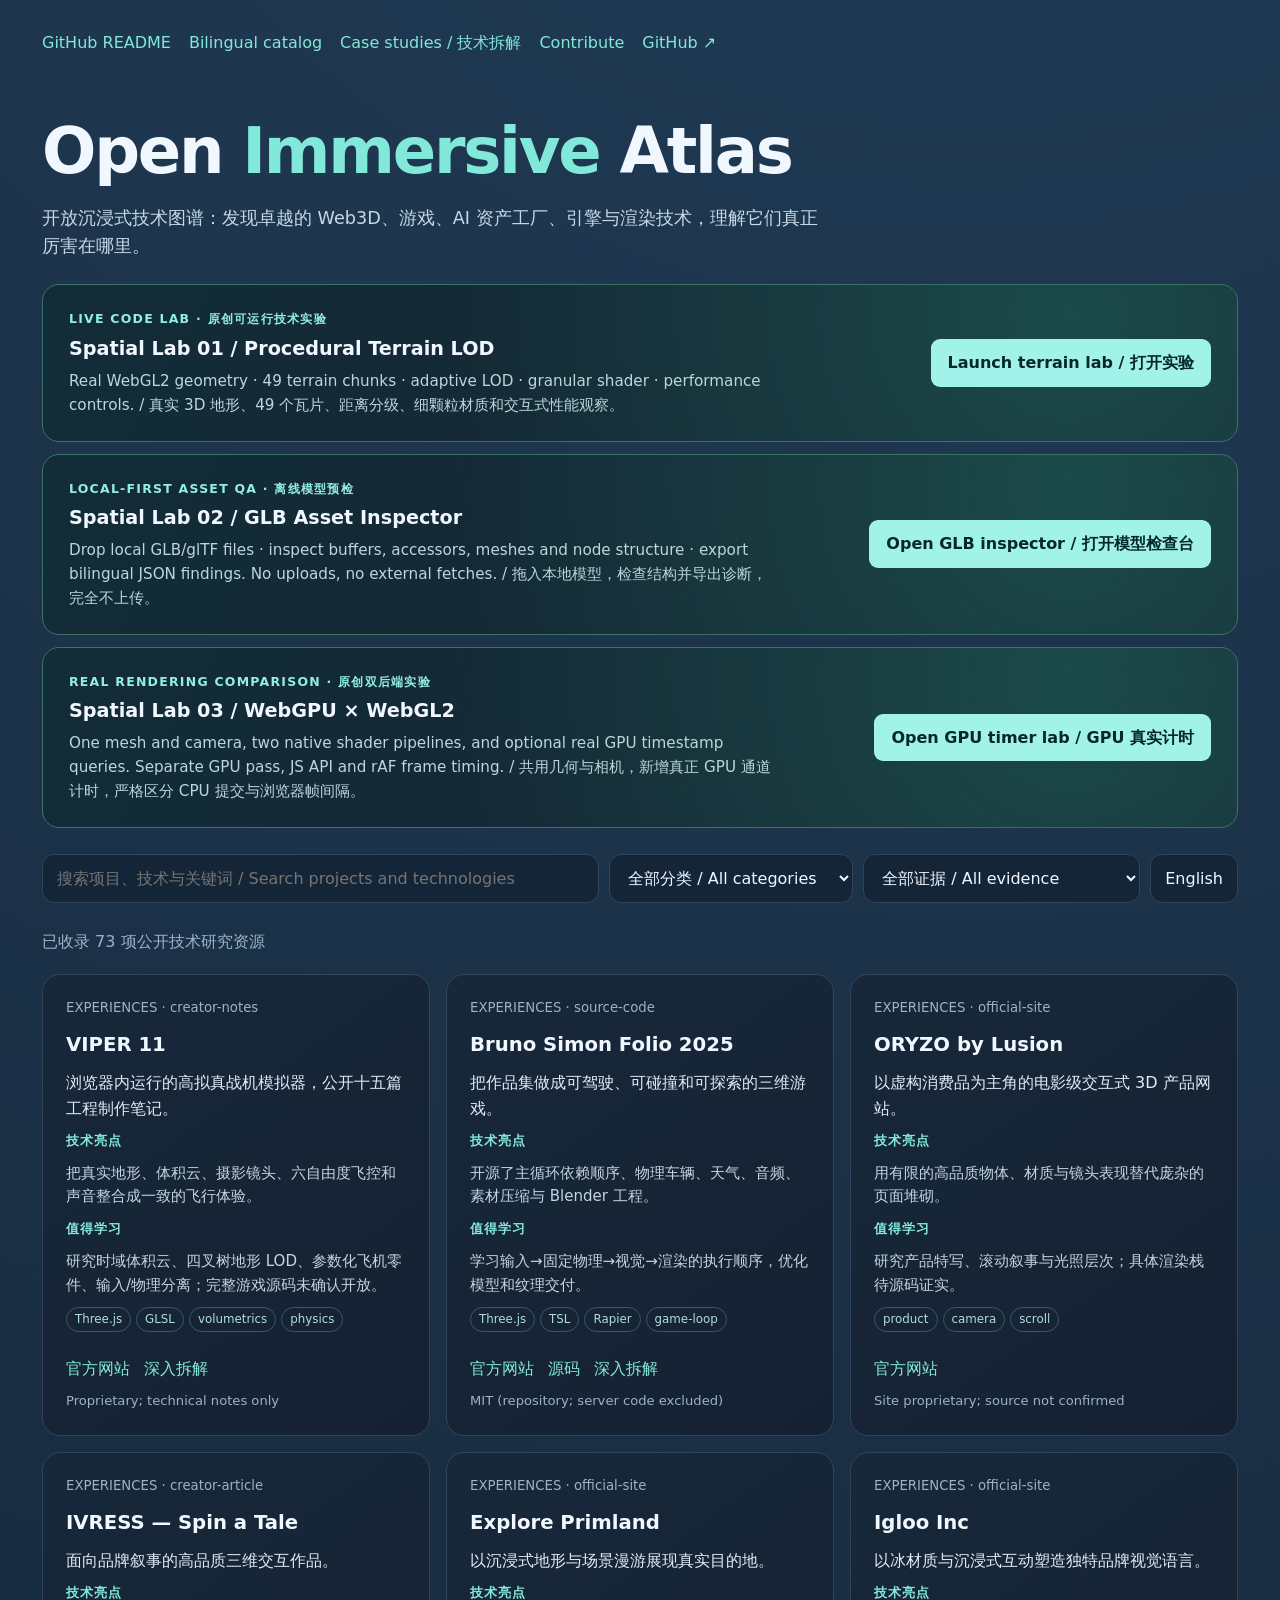
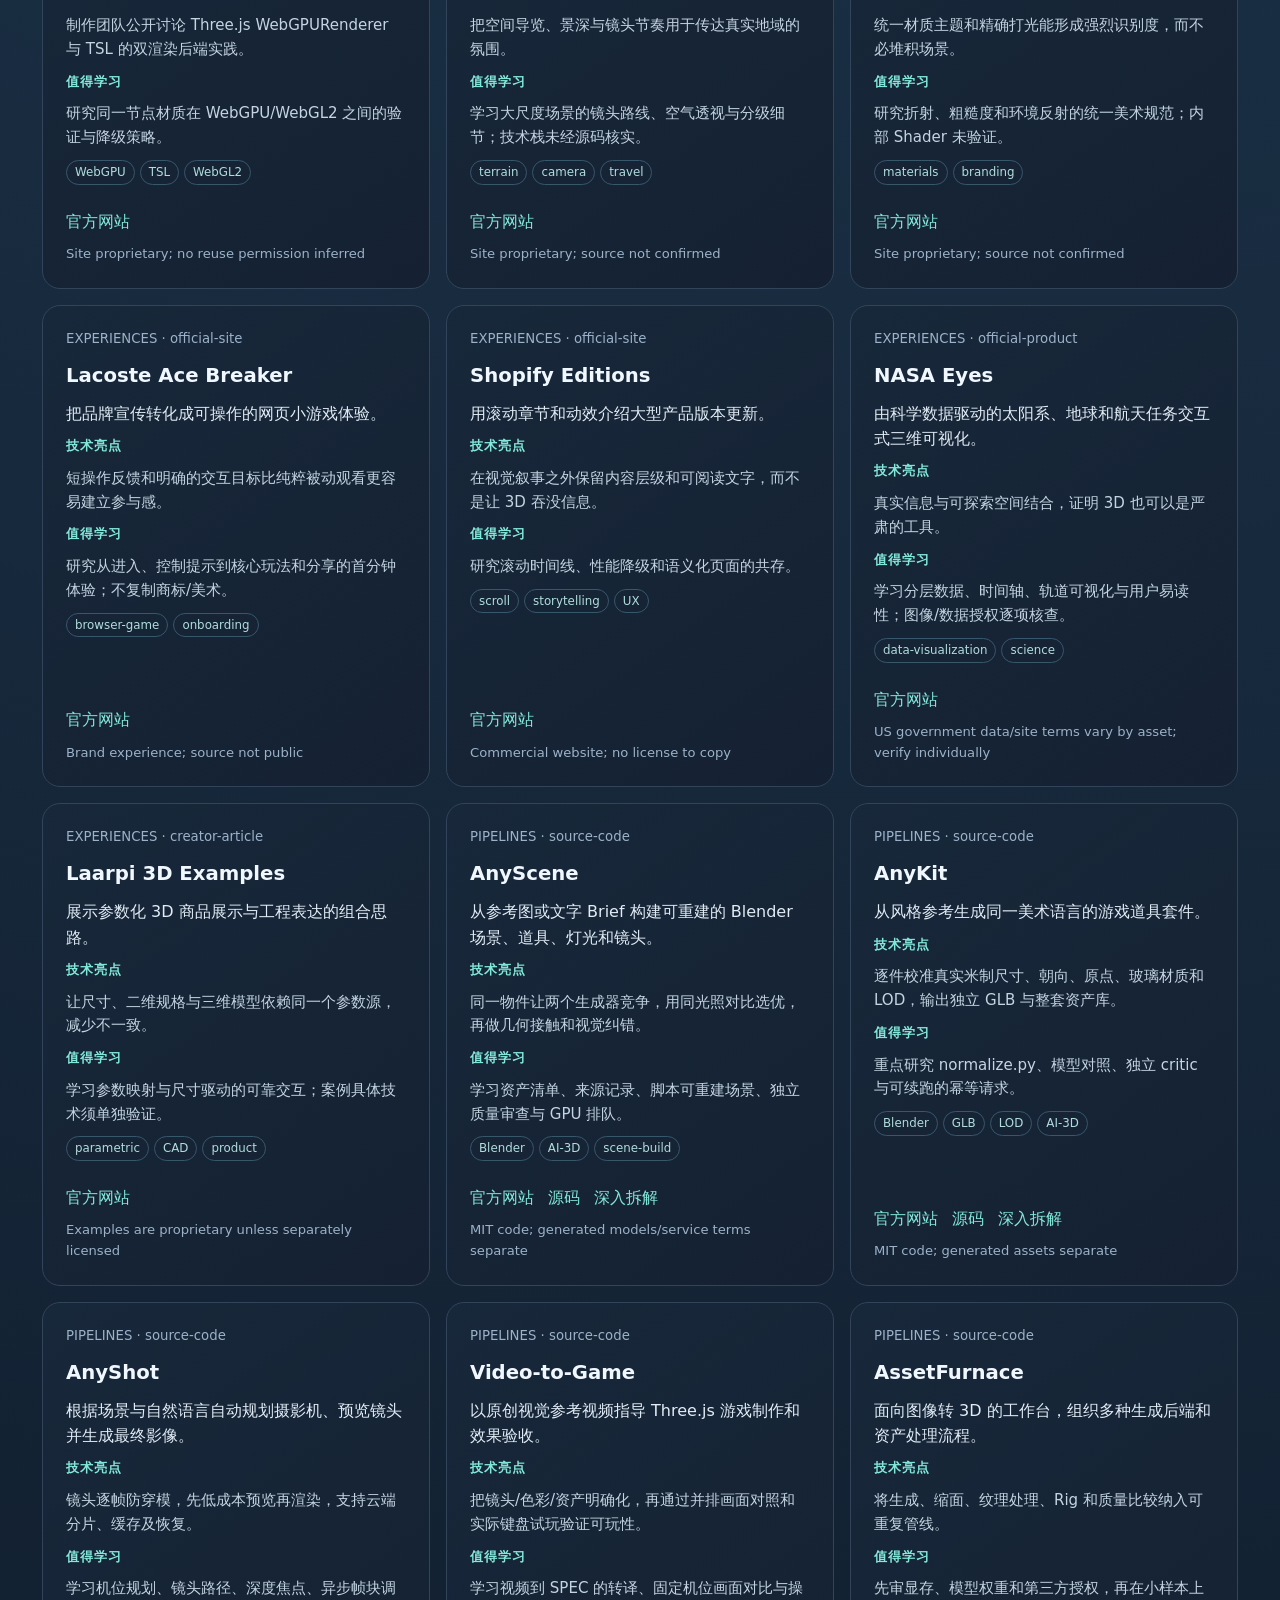
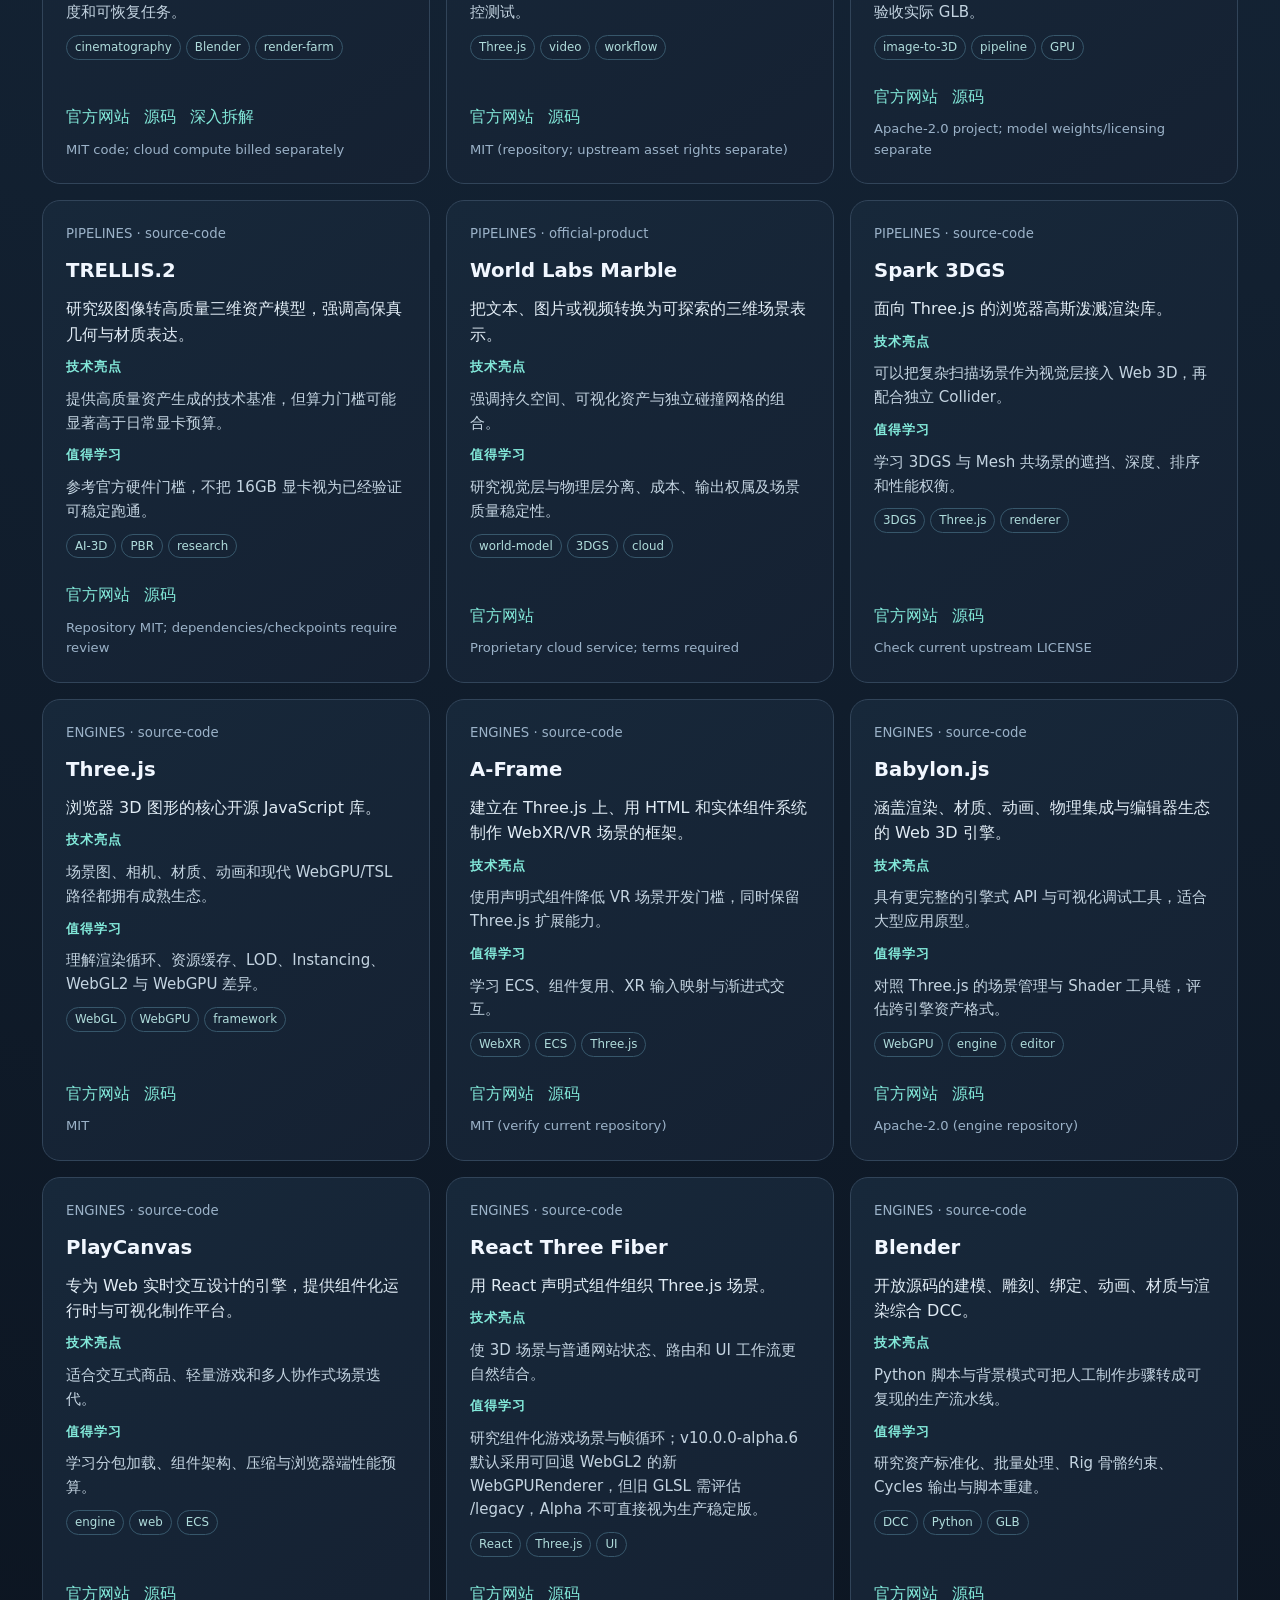
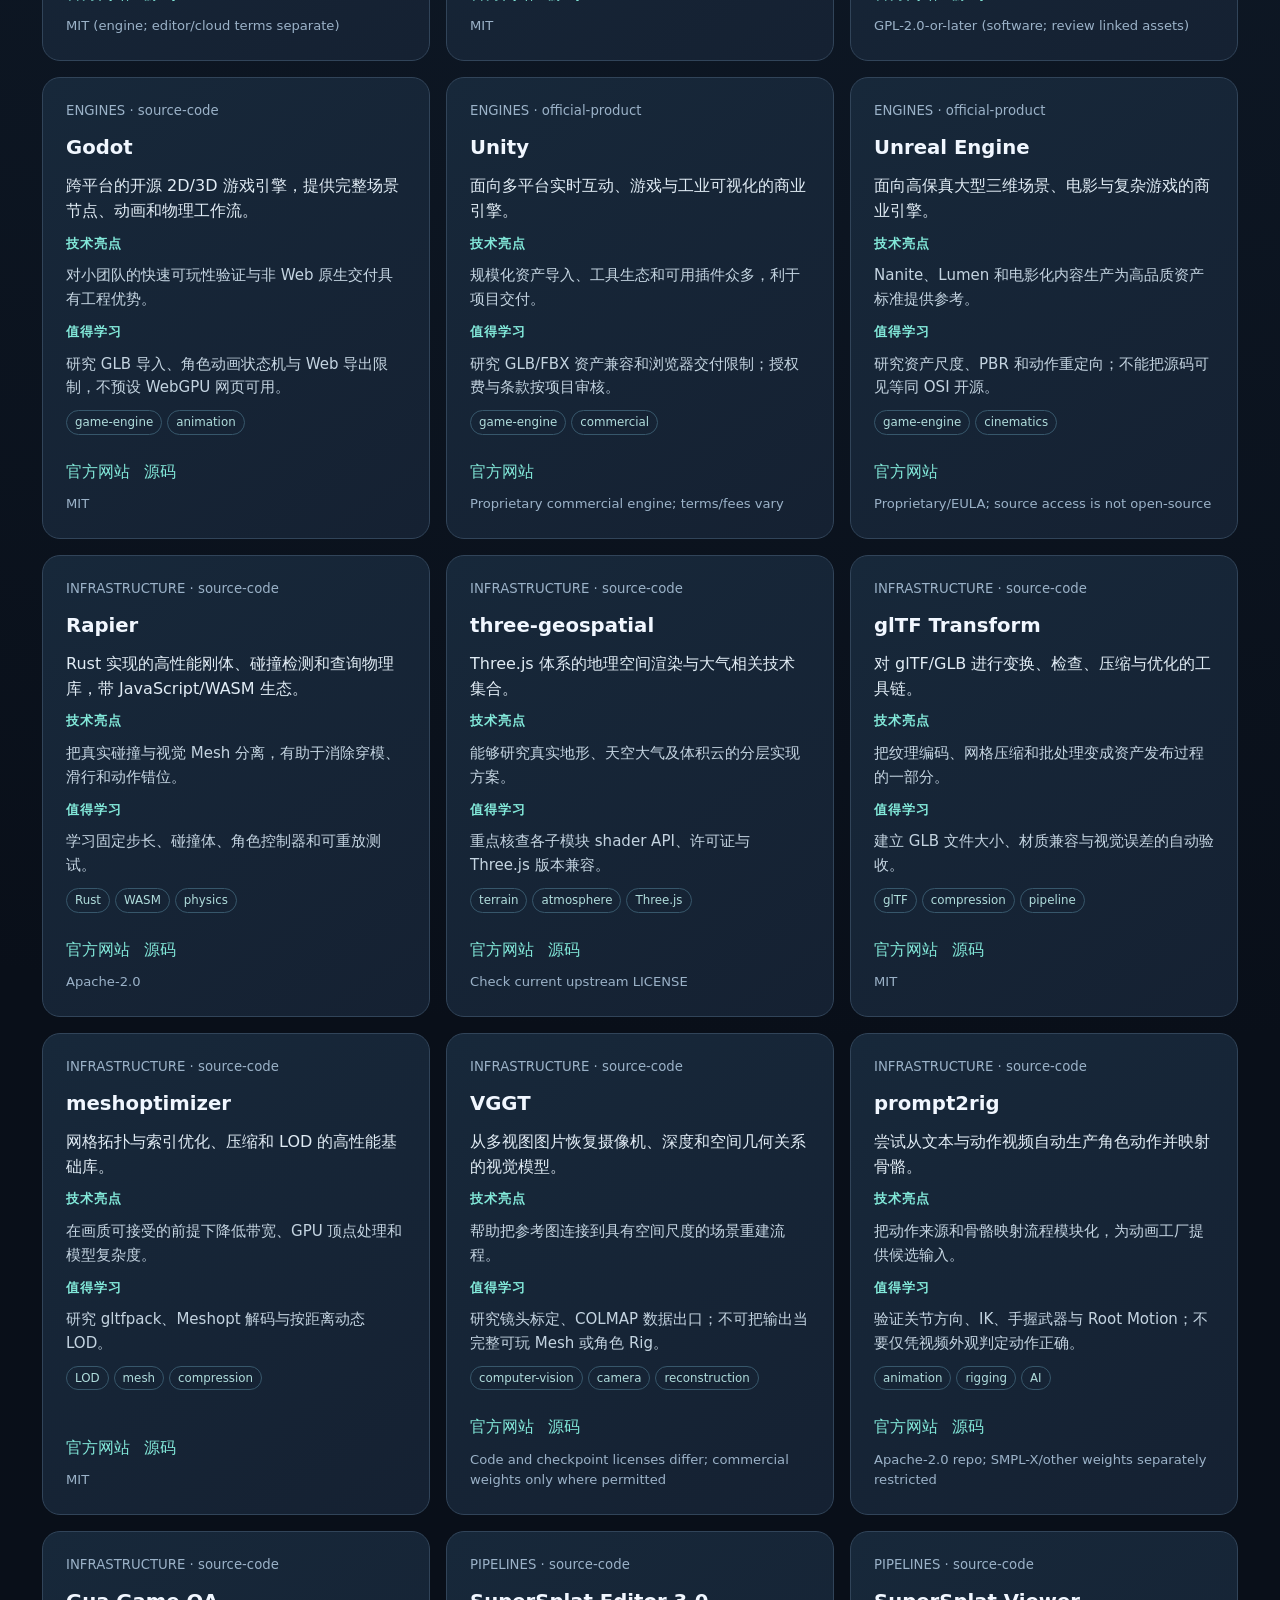
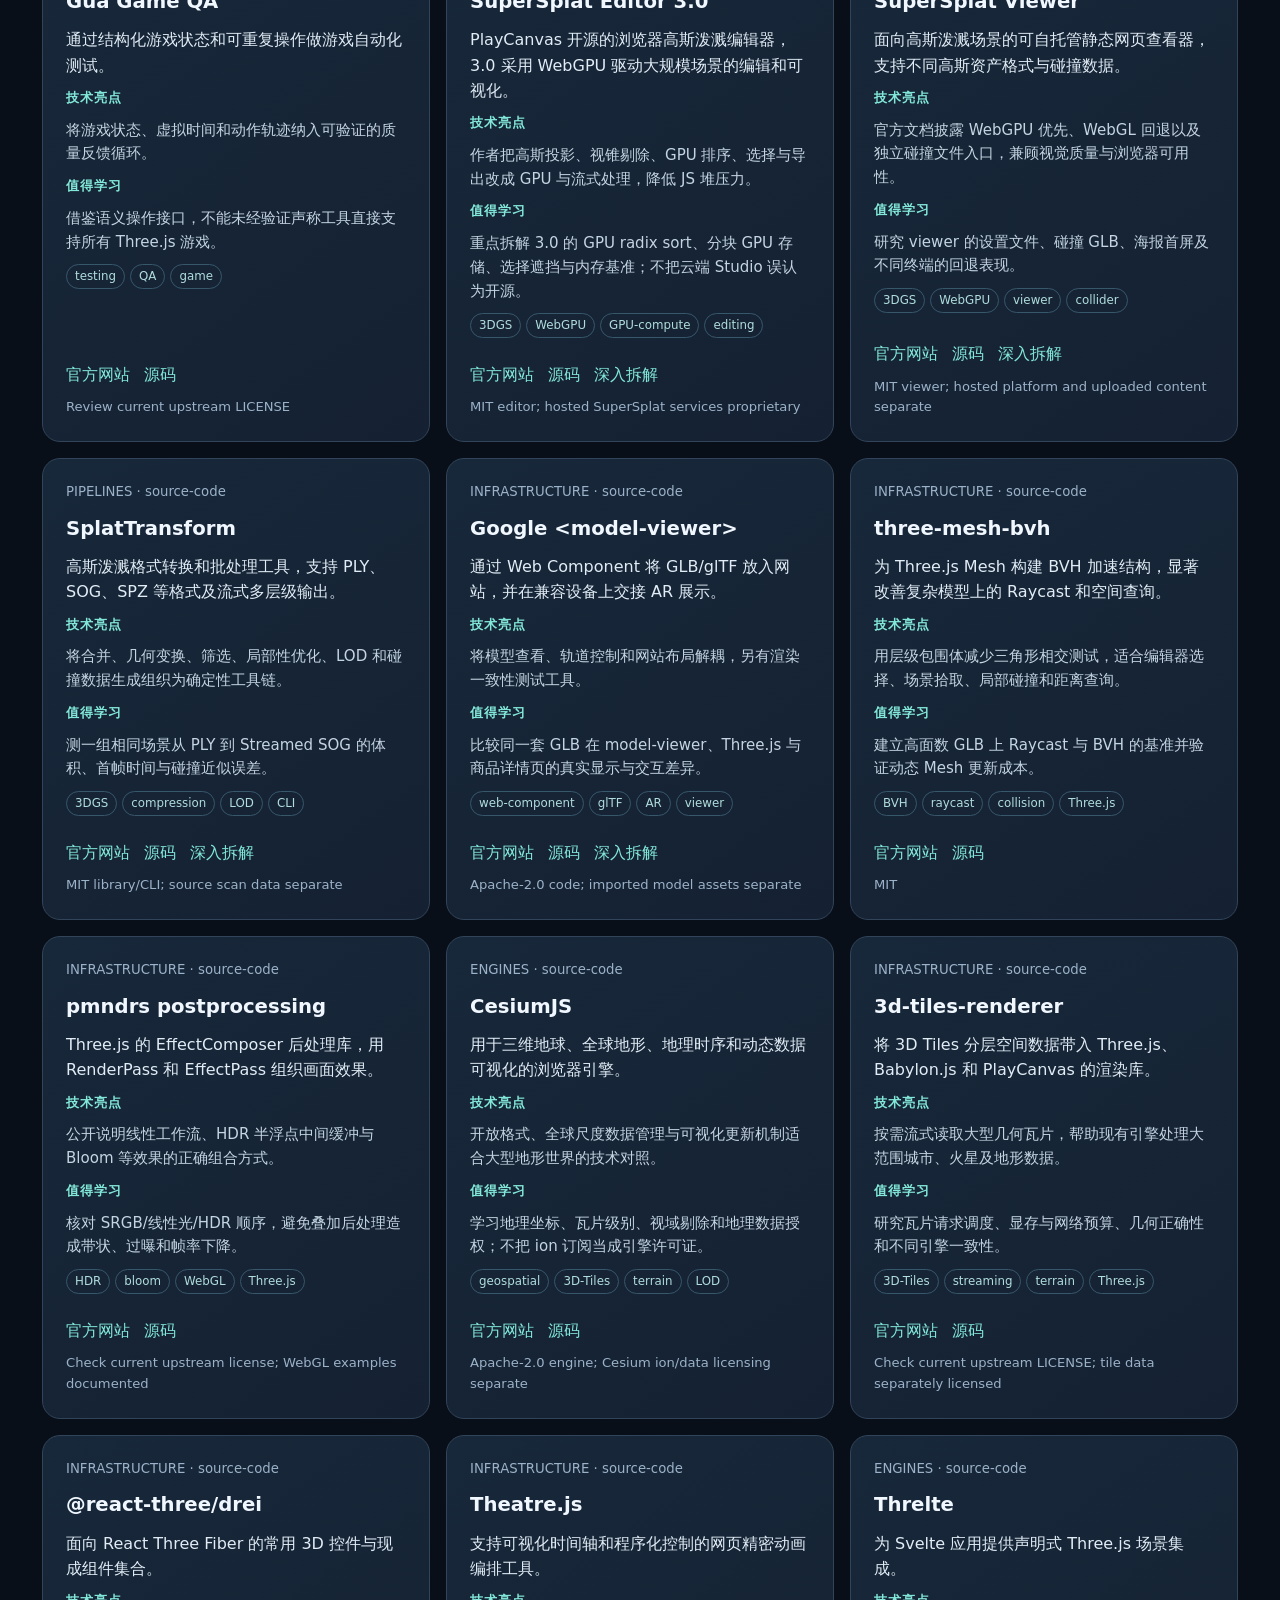
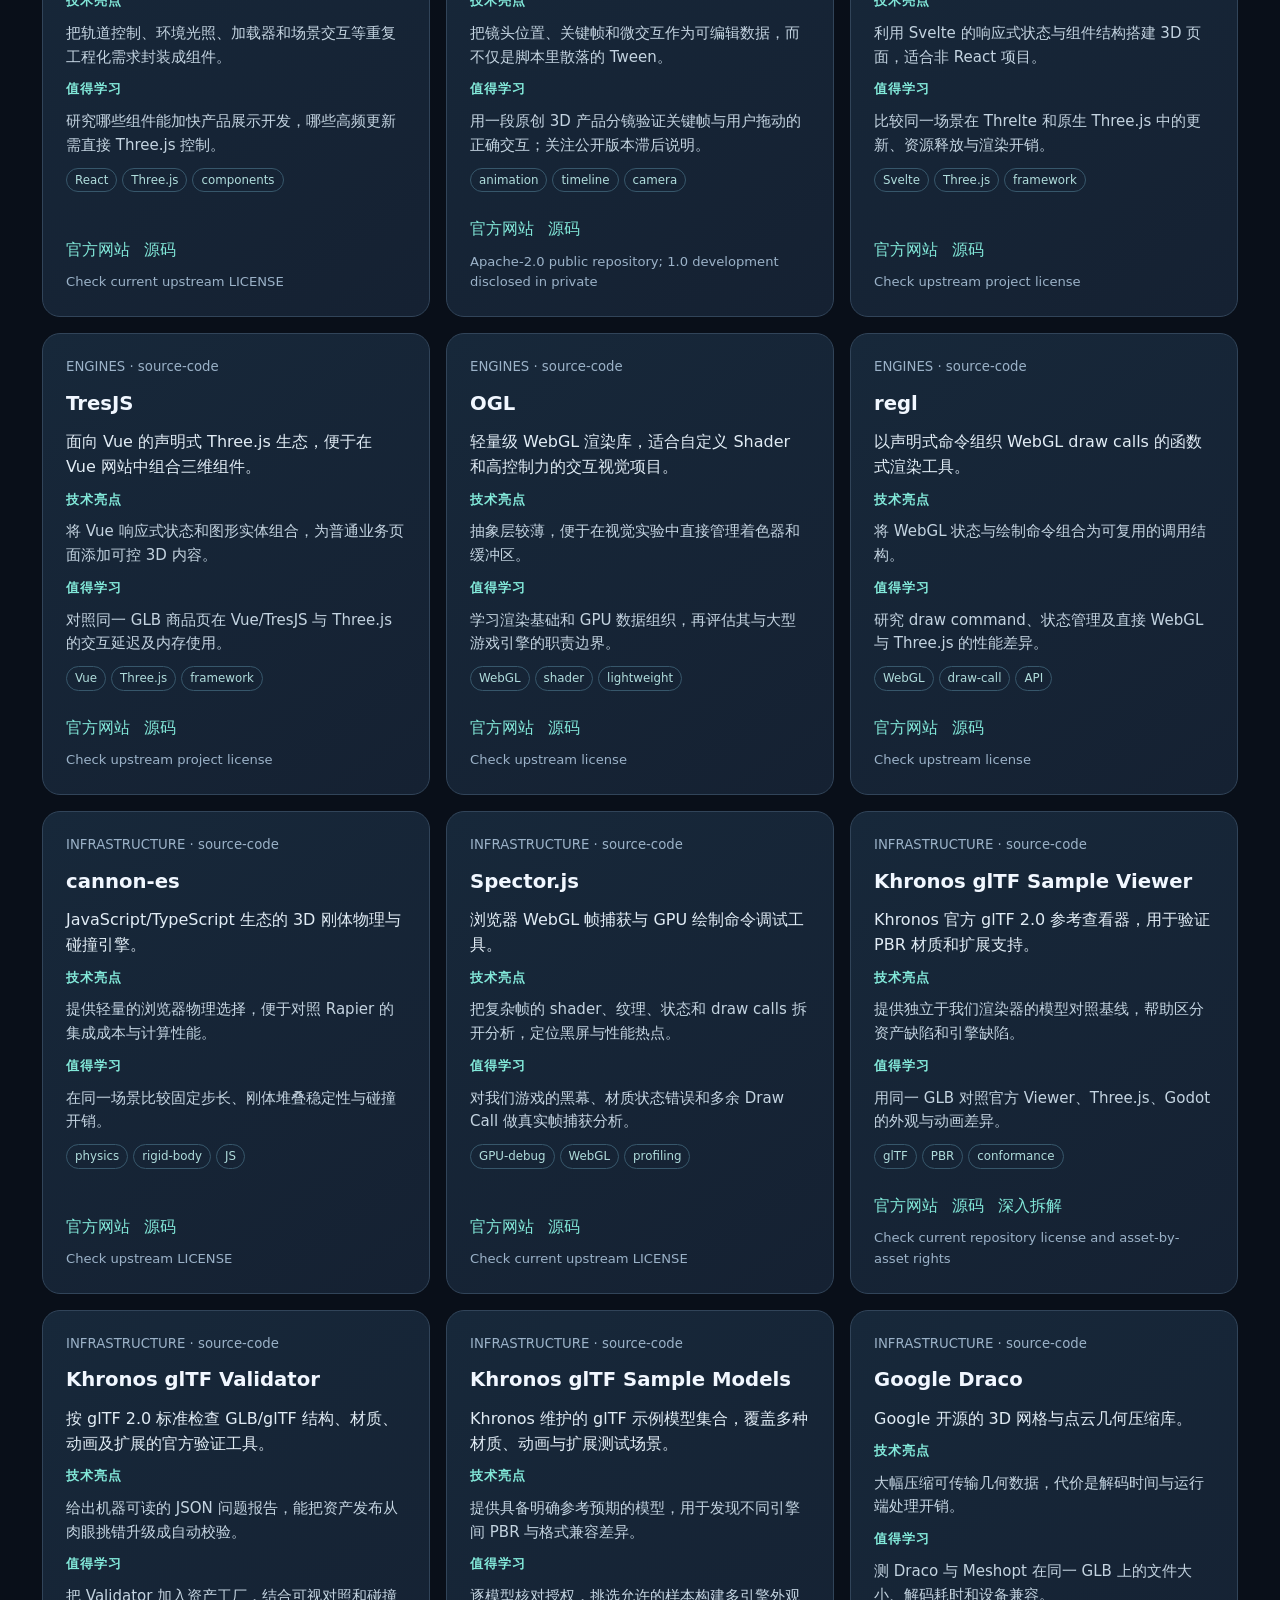
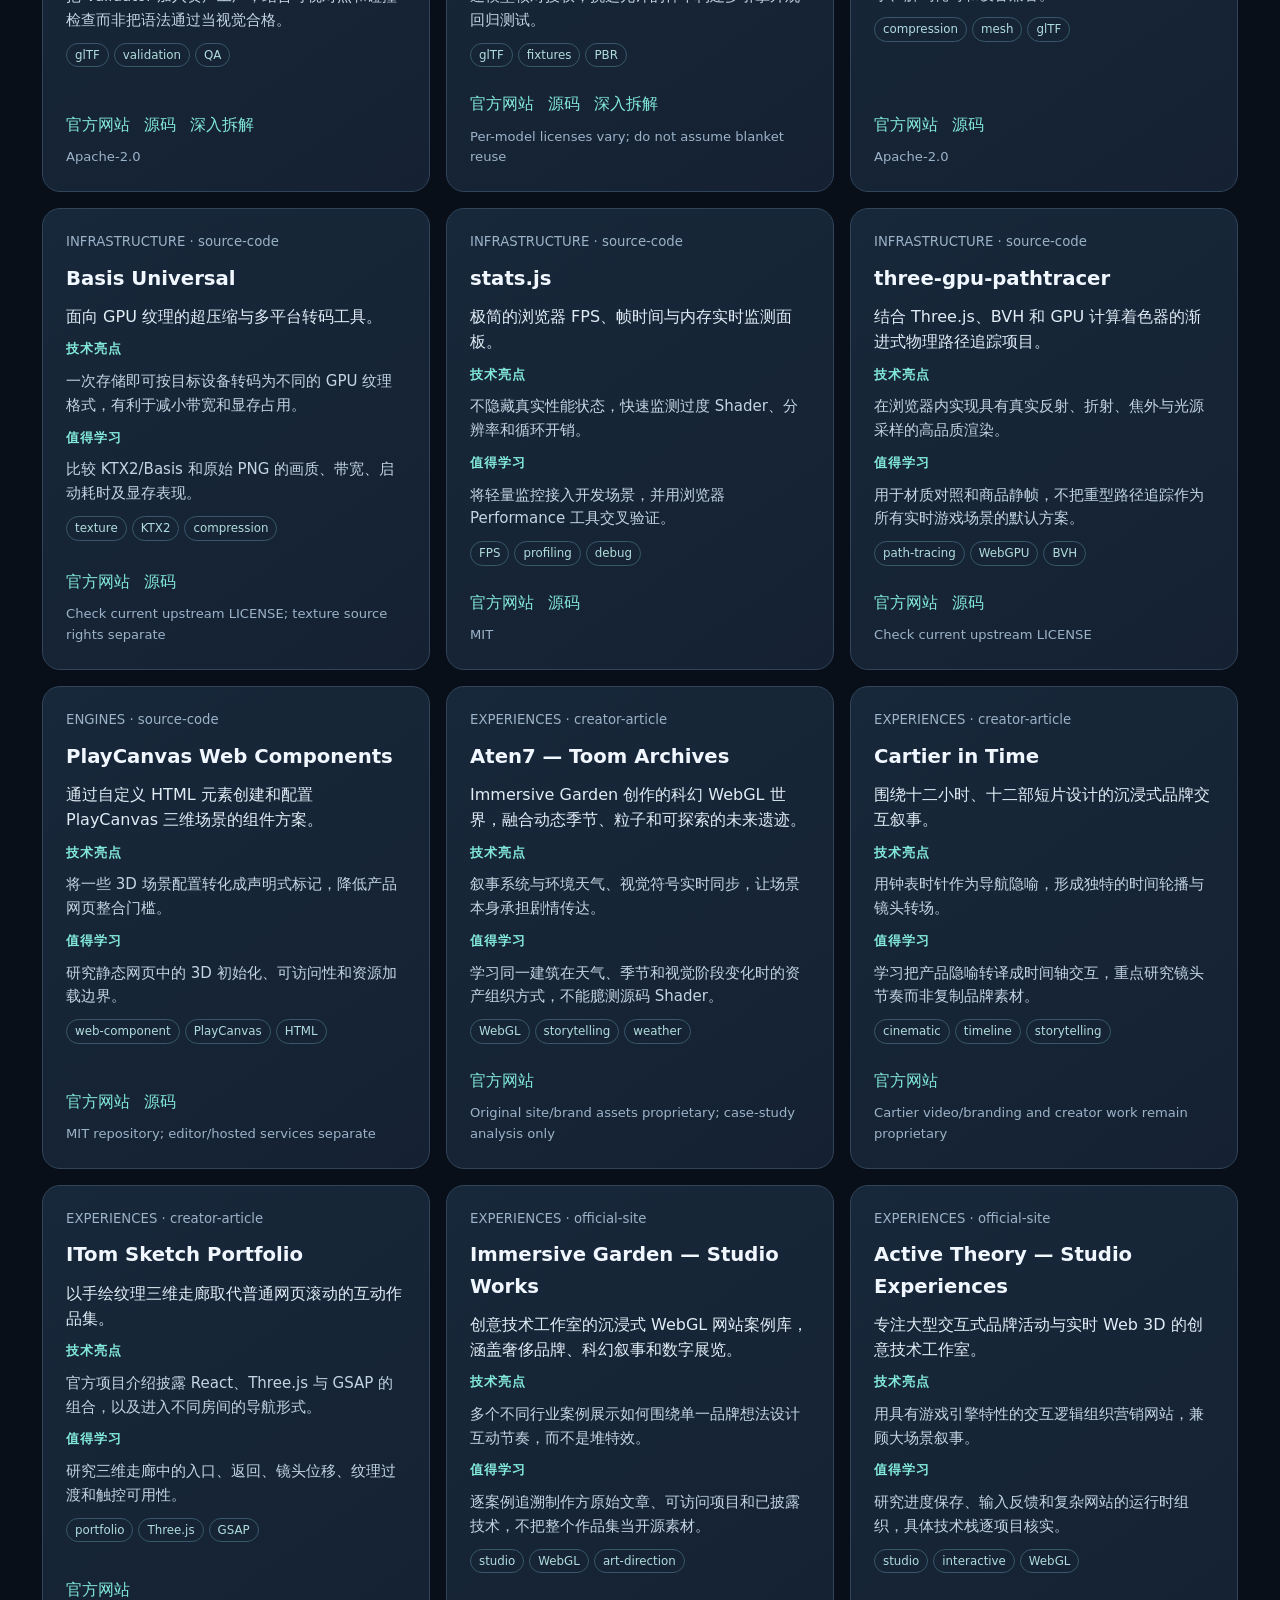
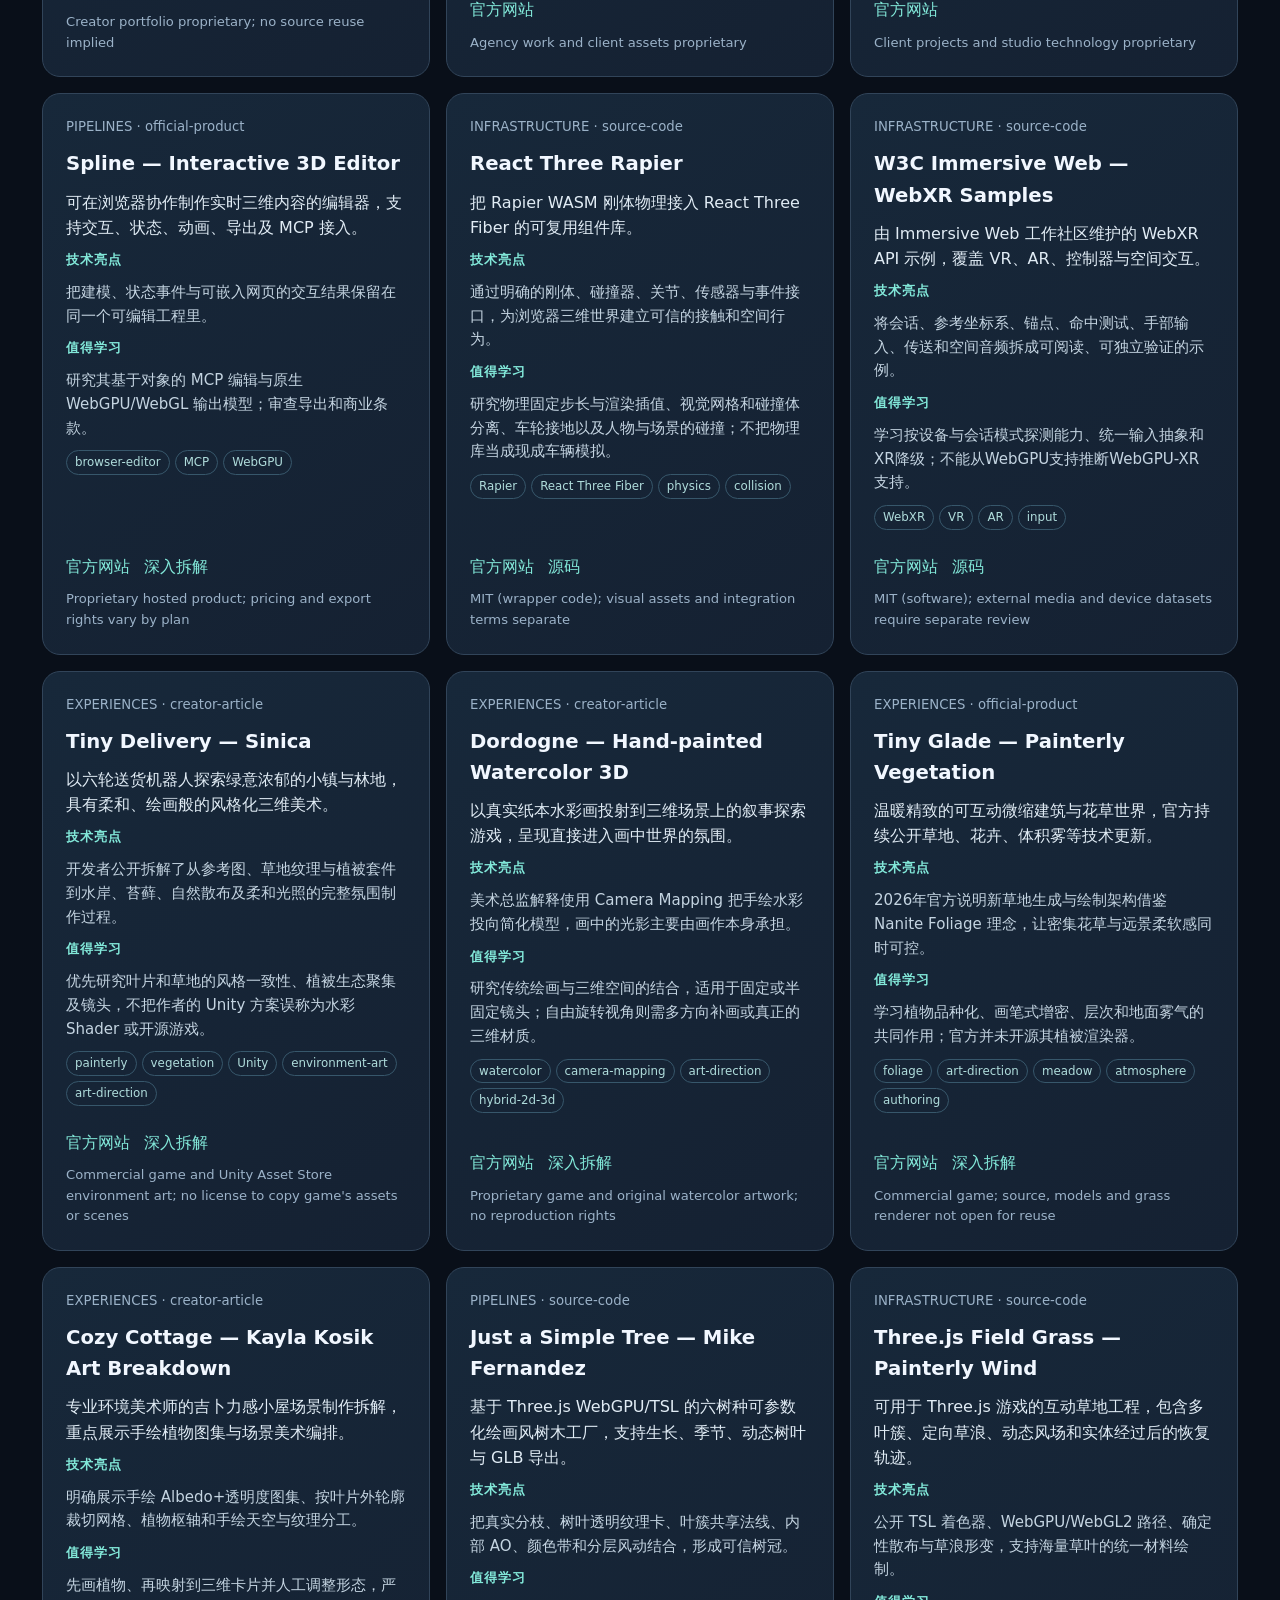
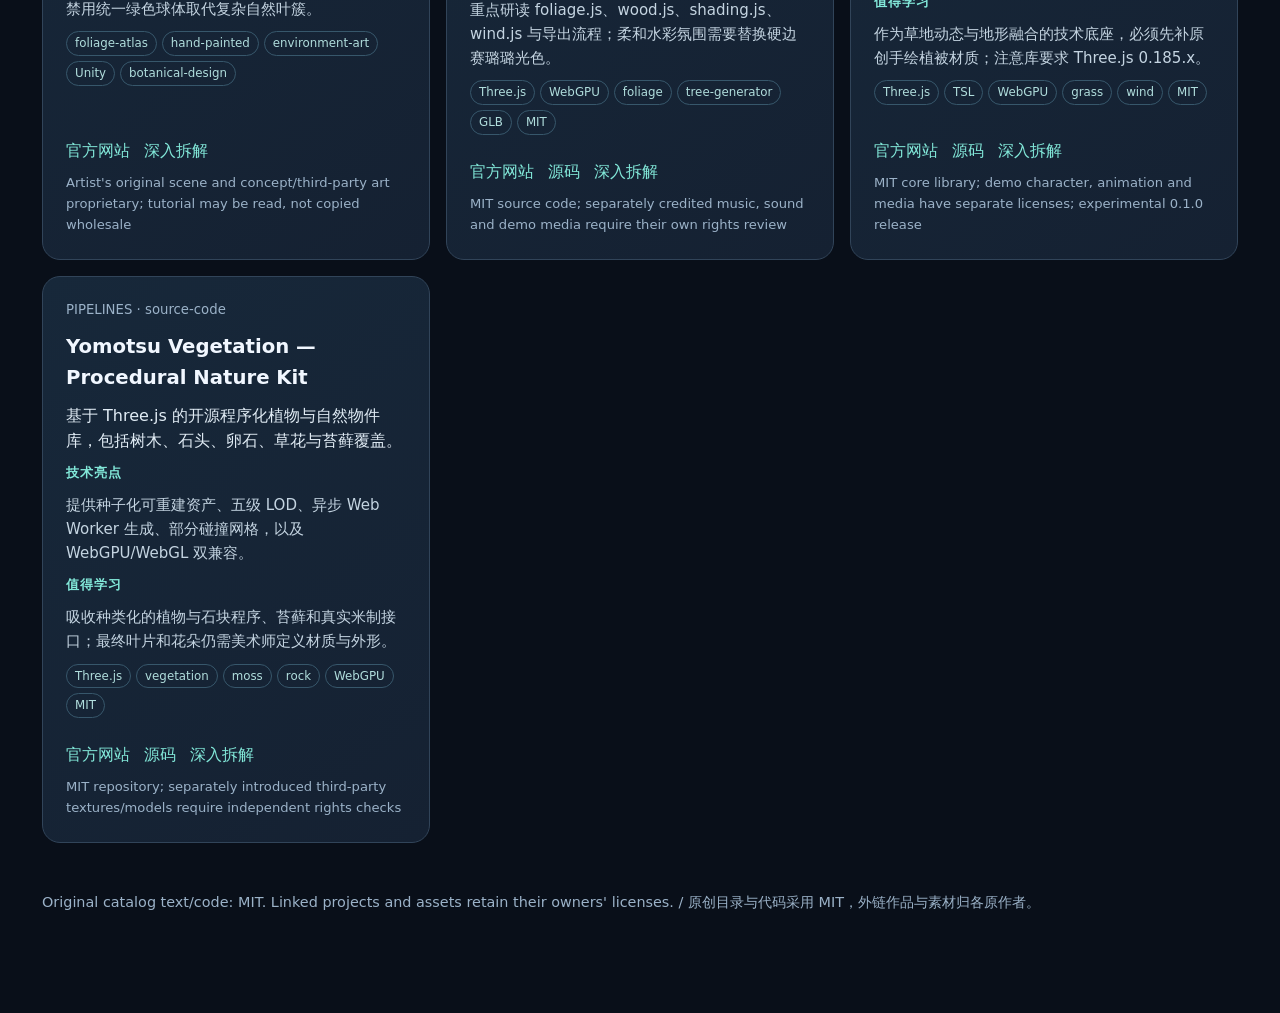
==== index.html @ a839cc57 "docs: surface verified WebGPU/WebGL2 hardware pass timers with clear evidence and limits" ====
<!DOCTYPE html>
<html lang="zh-CN"><head><meta charset="UTF-8"><meta name="viewport" content="width=device-width,initial-scale=1"><meta name="description" content="Open Immersive Atlas — 中英双语 3D 技术资源索引 / Bilingual catalog of exceptional Web3D projects."><title>Open Immersive Atlas · 开放沉浸式技术图谱</title><style>
:root{color-scheme:dark;--bg:#090f19;--card:#152132;--line:#314459;--text:#f1f7ff;--muted:#9bb2c8;--accent:#82e8d9;--gap:16px}*{box-sizing:border-box}body{margin:0;background:radial-gradient(circle at 76% -5%,#223e59,transparent 45%),var(--bg);color:var(--text);font:16px/1.58 system-ui,'Noto Sans SC',sans-serif}a{color:var(--accent);text-decoration:none}a:hover{text-decoration:underline}.container{max-width:1240px;margin:auto;padding:30px 22px 100px}header{padding:60px 0 30px}h1{font-size:clamp(2rem,5vw,4rem);line-height:1.15;letter-spacing:-.035em;margin:0 0 16px}h1 span{color:var(--accent)}.lead{max-width:780px;color:#c7d8e6;font-size:1.1rem}nav{display:flex;gap:18px;flex-wrap:wrap;color:var(--muted)}.tools{margin:26px 0;display:flex;gap:10px;flex-wrap:wrap}input,select,button{border:1px solid var(--line);background:#152538;color:var(--text);border-radius:12px;padding:11px 14px;font:inherit}input{flex:1 1 320px}button{cursor:pointer}button[aria-pressed=true]{background:#2c675f;border-color:var(--accent)}.summary{color:var(--muted);margin-bottom:20px}.grid{display:grid;grid-template-columns:repeat(auto-fill,minmax(290px,1fr));gap:var(--gap)}article{padding:23px;background:linear-gradient(145deg,#17283a,var(--card));border:1px solid var(--line);border-radius:18px;display:flex;flex-direction:column;gap:10px;min-height:290px}h2{font-size:1.23rem;margin:0}p{margin:0}.meta{font-size:.83rem;color:var(--muted)}.chips{display:flex;flex-wrap:wrap;gap:5px}.chip{font-size:.74rem;border:1px solid #37576b;border-radius:99px;padding:2px 8px;color:#b0dddc}.sectiontitle{font-size:.82rem;letter-spacing:.07em;color:var(--accent);font-weight:700}.desc{color:#e1ecf5}.study{color:#c4d4e1;font-size:.94rem}.links{display:flex;gap:14px;margin-top:auto;padding-top:14px}.small{font-size:.82rem;color:var(--muted)}.empty{padding:25px;border:1px dashed var(--line);border-radius:12px}.footer{margin-top:48px;color:var(--muted);font-size:.9rem}select:focus,input:focus,button:focus{outline:2px solid var(--accent);outline-offset:2px}
.lab-feature{display:flex;justify-content:space-between;align-items:center;gap:22px;padding:24px 26px;margin:-6px 0 26px;border:1px solid #397267;border-radius:17px;background:radial-gradient(circle at 86% 18%,#1b4a4a,transparent 60%),linear-gradient(120deg,#122c38,#172532)}
.lab-feature + .lab-feature{margin-top:-14px}.lab-feature h2{font-size:1.2rem;margin:5px 0 4px}.lab-feature p{color:#bdd6dc;margin:0;max-width:710px;font-size:.95rem}.lab-kicker{color:#92eee3;font-weight:700;font-size:.78rem;letter-spacing:.1em}
.lab-feature a.launch{background:#a1f2e8;color:#08272d;border-radius:9px;padding:11px 17px;white-space:nowrap;font-weight:700}
.lab-feature a.launch:hover{background:#c4fff7;text-decoration:none}
@media(max-width:760px){.lab-feature{align-items:stretch;flex-direction:column}.lab-feature a.launch{text-align:center}}
</style></head><body>
<main class="container"><nav><a href="https://github.com/star8592/open-immersive-atlas/blob/main/README.md">GitHub README</a><a href="https://github.com/star8592/open-immersive-atlas/blob/main/CATALOG.md">Bilingual catalog</a><a href="https://github.com/star8592/open-immersive-atlas/tree/main/docs/cases">Case studies / 技术拆解</a><a href="https://github.com/star8592/open-immersive-atlas/blob/main/CONTRIBUTING.md">Contribute</a><a href="https://github.com/star8592/open-immersive-atlas" rel="noopener noreferrer">GitHub ↗</a></nav><header><h1>Open <span>Immersive</span> Atlas</h1><p class="lead" id="lead">开放沉浸式技术图谱：发现卓越的 Web3D、游戏、AI 资产工厂、引擎与渲染技术，理解它们真正厉害在哪里。</p></header>
<section class="lab-feature" aria-labelledby="terrain-heading"><div><div class="lab-kicker">LIVE CODE LAB · 原创可运行技术实验</div><h2 id="terrain-heading">Spatial Lab 01 / Procedural Terrain LOD</h2><p>Real WebGL2 geometry · 49 terrain chunks · adaptive LOD · granular shader · performance controls. / 真实 3D 地形、49 个瓦片、距离分级、细颗粒材质和交互式性能观察。</p></div><a class="launch" href="./labs/terrain-lod/">Launch terrain lab / 打开实验</a></section>
<section class="lab-feature" aria-labelledby="inspector-heading"><div><div class="lab-kicker">LOCAL-FIRST ASSET QA · 离线模型预检</div><h2 id="inspector-heading">Spatial Lab 02 / GLB Asset Inspector</h2><p>Drop local GLB/glTF files · inspect buffers, accessors, meshes and node structure · export bilingual JSON findings. No uploads, no external fetches. / 拖入本地模型，检查结构并导出诊断，完全不上传。</p></div><a class="launch" href="./labs/glb-inspector/">Open GLB inspector / 打开模型检查台</a></section>
<section class="lab-feature" aria-labelledby="render-heading"><div><div class="lab-kicker">REAL RENDERING COMPARISON · 原创双后端实验</div><h2 id="render-heading">Spatial Lab 03 / WebGPU × WebGL2</h2><p>One mesh and camera, two native shader pipelines, and optional real GPU timestamp queries. Separate GPU pass, JS API and rAF frame timing. / 共用几何与相机，新增真正 GPU 通道计时，严格区分 CPU 提交与浏览器帧间隔。</p></div><a class="launch" href="./labs/renderer-compare/">Open GPU timer lab / GPU 真实计时</a></section>
<div class="tools"><input id="search" type="search" aria-label="Search projects" placeholder="搜索项目、技术与关键词 / Search projects and technologies"><select id="category" aria-label="Filter category"><option value="all">全部分类 / All categories</option><option value="experiences">沉浸式作品 / Experiences</option><option value="pipelines">3D 工厂 / Pipelines</option><option value="engines">引擎 / Engines</option><option value="infrastructure">工程技术 / Infrastructure</option></select><select id="evidence" aria-label="Filter source evidence"><option value="all">全部证据 / All evidence</option><option value="source-code">公开源码 / Public source</option><option value="creator-notes">作者技术笔记 / Creator notes</option><option value="creator-article">作者技术文章 / Creator article</option><option value="official-product">官方产品 / Official product</option><option value="official-site">官方作品 / Official site</option></select><button id="lang" aria-pressed="false" type="button">English</button></div>
<p class="summary" id="summary" role="status"></p><section id="grid" class="grid" aria-live="polite"></section><footer class="footer">Original catalog text/code: MIT. Linked projects and assets retain their owners' licenses. / 原创目录与代码采用 MIT，外链作品与素材归各原作者。</footer></main>
<script type="module">
const studyLinks={"tiny-delivery-sinica":"sinica-tiny-delivery-environment.md","dordogne-watercolor":"painterly-nature-3d-production-playbook.md","tiny-glade-foliage":"painterly-nature-3d-production-playbook.md","cozy-cottage-kayla-kosik":"painterly-nature-3d-production-playbook.md","just-a-simple-tree":"painterly-nature-3d-production-playbook.md","threejs-field-grass":"painterly-nature-3d-production-playbook.md","yomotsu-vegetation":"painterly-nature-3d-production-playbook.md","viper-11":"viper-11.md","anykit":"anykit.md","anyscene":"anyscene-anyshot.md","anyshot":"anyscene-anyshot.md","bruno-folio-2025":"bruno-folio.md","supersplat-editor":"supersplat-3-webgpu.md","supersplat-viewer":"supersplat-3-webgpu.md","splat-transform":"supersplat-3-webgpu.md","gltf-validator":"gltf-asset-qa.md","gltf-sample-viewer":"gltf-asset-qa.md","gltf-sample-models":"gltf-asset-qa.md","model-viewer":"gltf-asset-qa.md","spline-3d":"web3d-agent-editing.md"};
const i18n={zh:{lead:'开放沉浸式技术图谱：发现卓越的 Web3D、游戏、AI 资产工厂、引擎与渲染技术，理解它们真正厉害在哪里。',strong:'技术亮点',learn:'值得学习',official:'官方网站',source:'源码',count:n=>`已收录 ${n} 项公开技术研究资源`,empty:'没有符合条件的项目。'},en:{lead:'Discover remarkable Web3D experiences, game worlds, AI asset pipelines, frameworks and graphics engineering — and learn what makes them exceptional.',strong:'Why it stands out',learn:'What to learn',official:'Official site',source:'Source code',count:n=>`${n} curated technical references`,empty:'No matching projects.'}};
const search=document.getElementById('search'),category=document.getElementById('category'),evidence=document.getElementById('evidence'),grid=document.getElementById('grid'),langBtn=document.getElementById('lang');let lang='zh',items=[];
function node(tag,cls,text){const x=document.createElement(tag);if(cls)x.className=cls;if(text!==undefined)x.textContent=text;return x}
function link(text,url){const a=node('a','',text);a.href=url;a.target='_blank';a.rel='noopener noreferrer';return a}
function render(){const t=i18n[lang],q=search.value.trim().toLocaleLowerCase(),c=category.value;document.documentElement.lang=lang==='zh'?'zh-CN':'en';document.getElementById('lead').textContent=t.lead;langBtn.textContent=lang==='zh'?'English':'中文';langBtn.setAttribute('aria-pressed',String(lang==='en'));const data=items.filter(p=>(c==='all'||p.category===c)&&(evidence.value==='all'||p.evidence===evidence.value)&&(!q||[p.name,p.summary.zh,p.summary.en,p.strength.zh,p.strength.en,p.learning.zh,p.learning.en,...p.tags].join(' ').toLocaleLowerCase().includes(q)));document.getElementById('summary').textContent=t.count(data.length);grid.replaceChildren();if(!data.length){grid.append(node('p','empty',t.empty));return}for(const p of data){const card=node('article');card.append(node('div','meta',p.category.toUpperCase()+' · '+p.evidence));card.append(node('h2','',p.name));card.append(node('p','desc',p.summary[lang]));card.append(node('div','sectiontitle',t.strong));card.append(node('p','study',p.strength[lang]));card.append(node('div','sectiontitle',t.learn));card.append(node('p','study',p.learning[lang]));const chips=node('div','chips');for(const tag of p.tags)chips.append(node('span','chip',tag));card.append(chips);const urls=node('div','links');urls.append(link(t.official,p.website));if(p.repository)urls.append(link(t.source,p.repository));if(studyLinks[p.id])urls.append(link(lang==='zh'?'深入拆解':'Deep dive','https://github.com/star8592/open-immersive-atlas/blob/main/docs/cases/'+studyLinks[p.id]));card.append(urls);card.append(node('p','small',p.upstream_license));grid.append(card)}}
search.addEventListener('input',render);category.addEventListener('change',render);evidence.addEventListener('change',render);langBtn.addEventListener('click',()=>{lang=lang==='zh'?'en':'zh';render()});fetch('./data/projects.json').then(r=>{if(!r.ok)throw Error('HTTP '+r.status);return r.json()}).then(x=>{items=x.projects;render()}).catch(e=>{document.getElementById('summary').textContent='Catalog unavailable / 数据未加载: '+e.message});
</script></body></html>
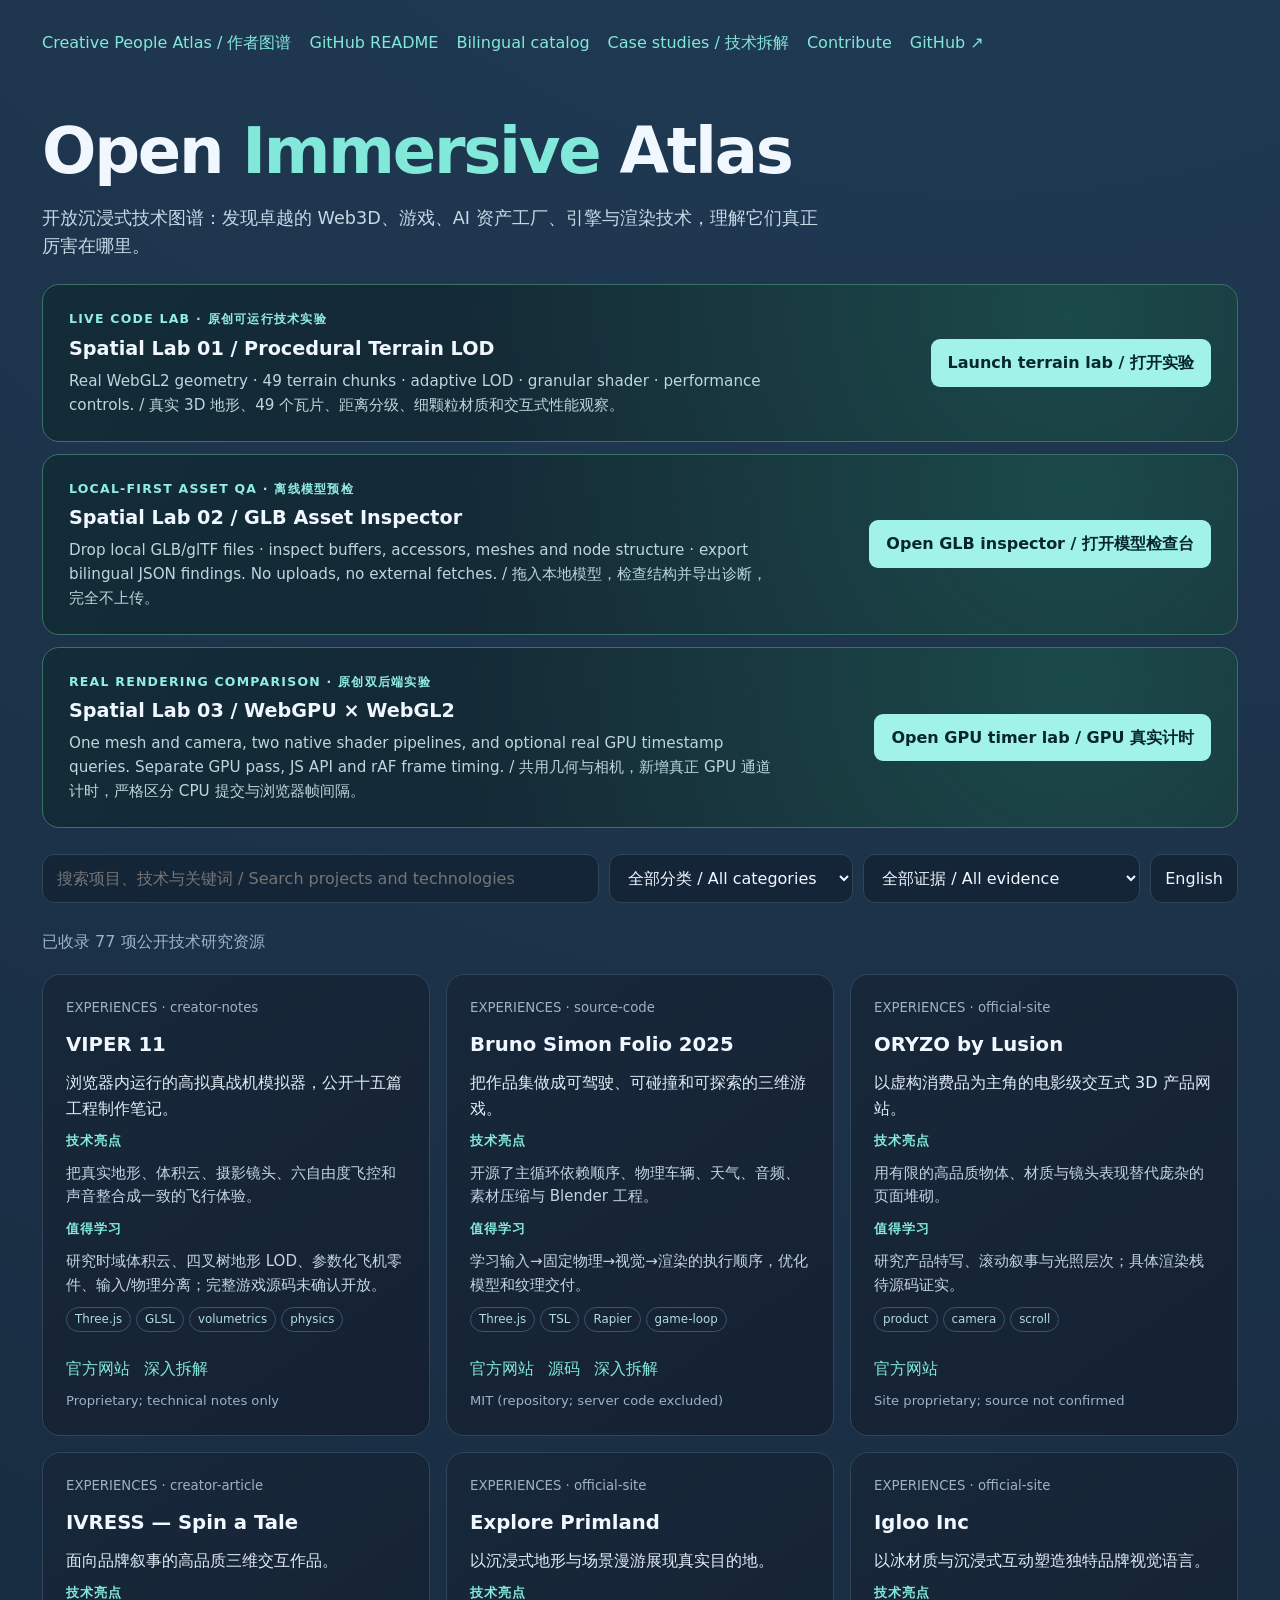
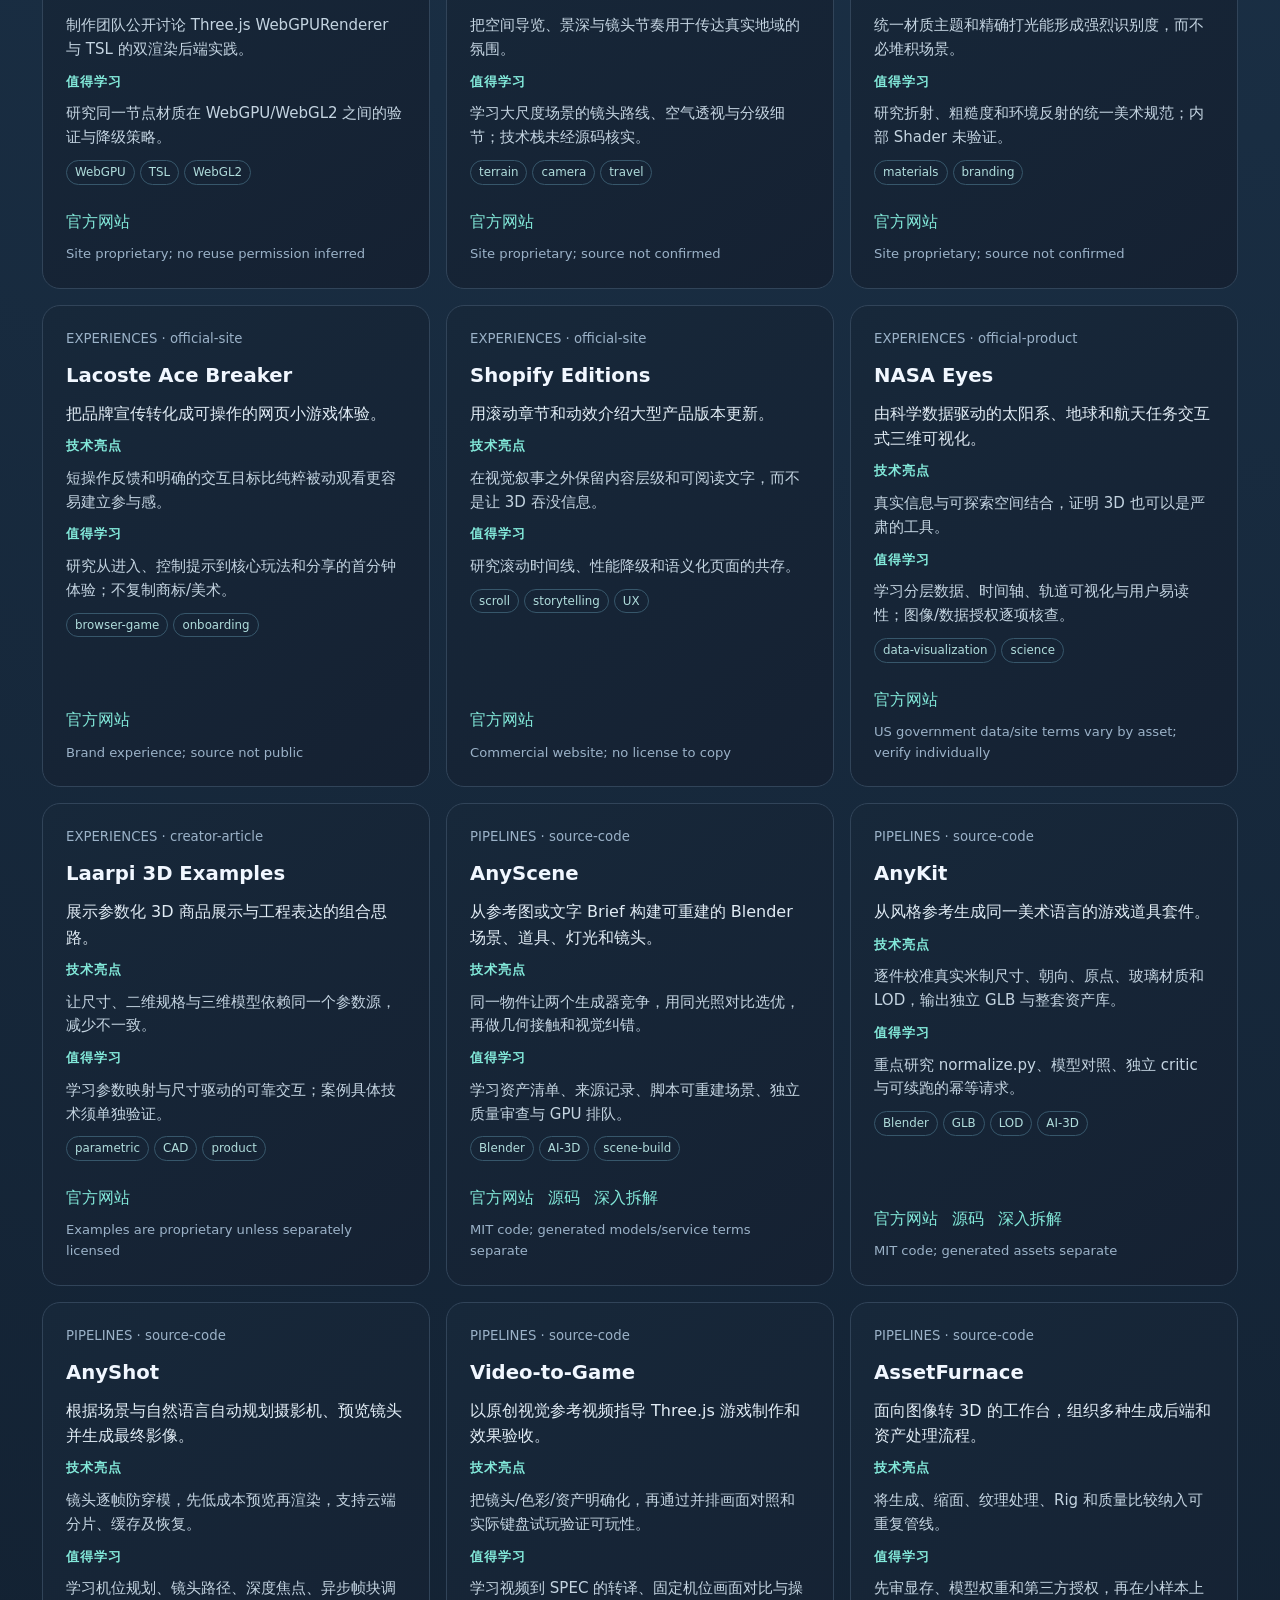
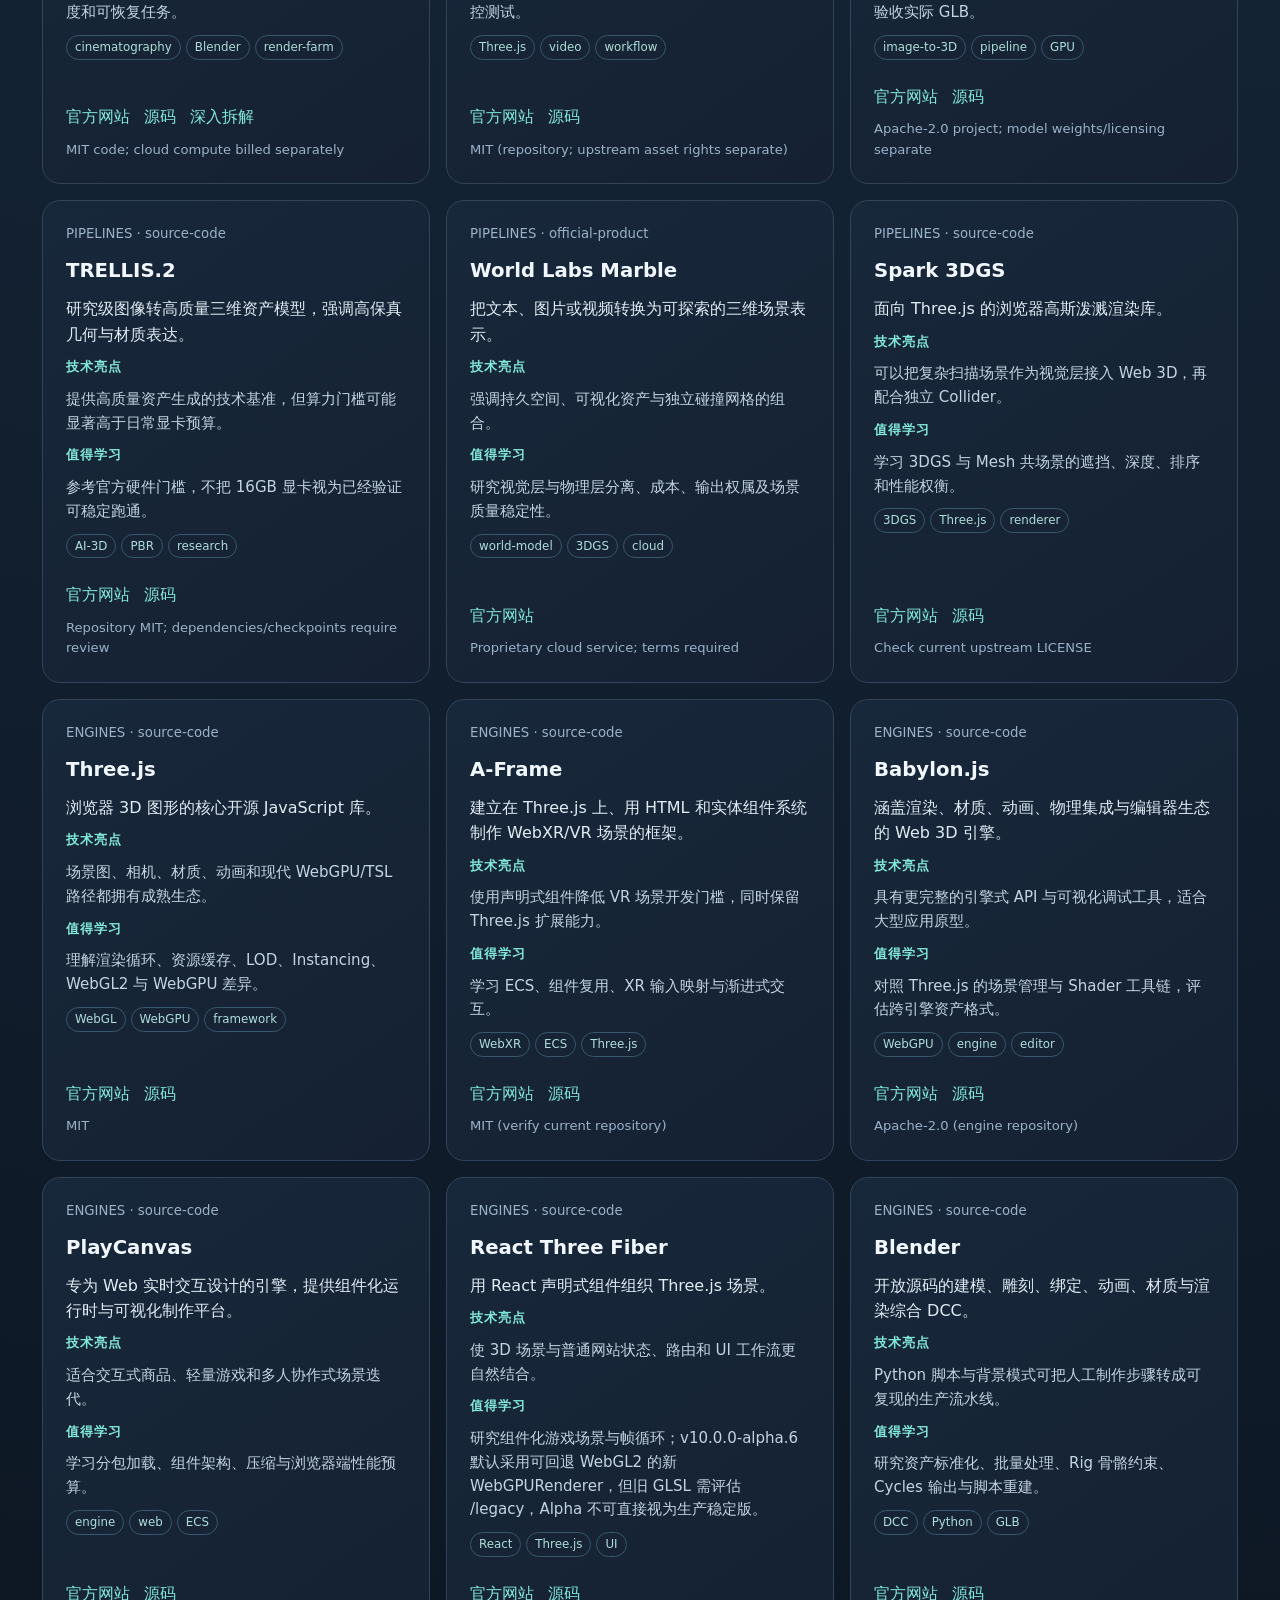
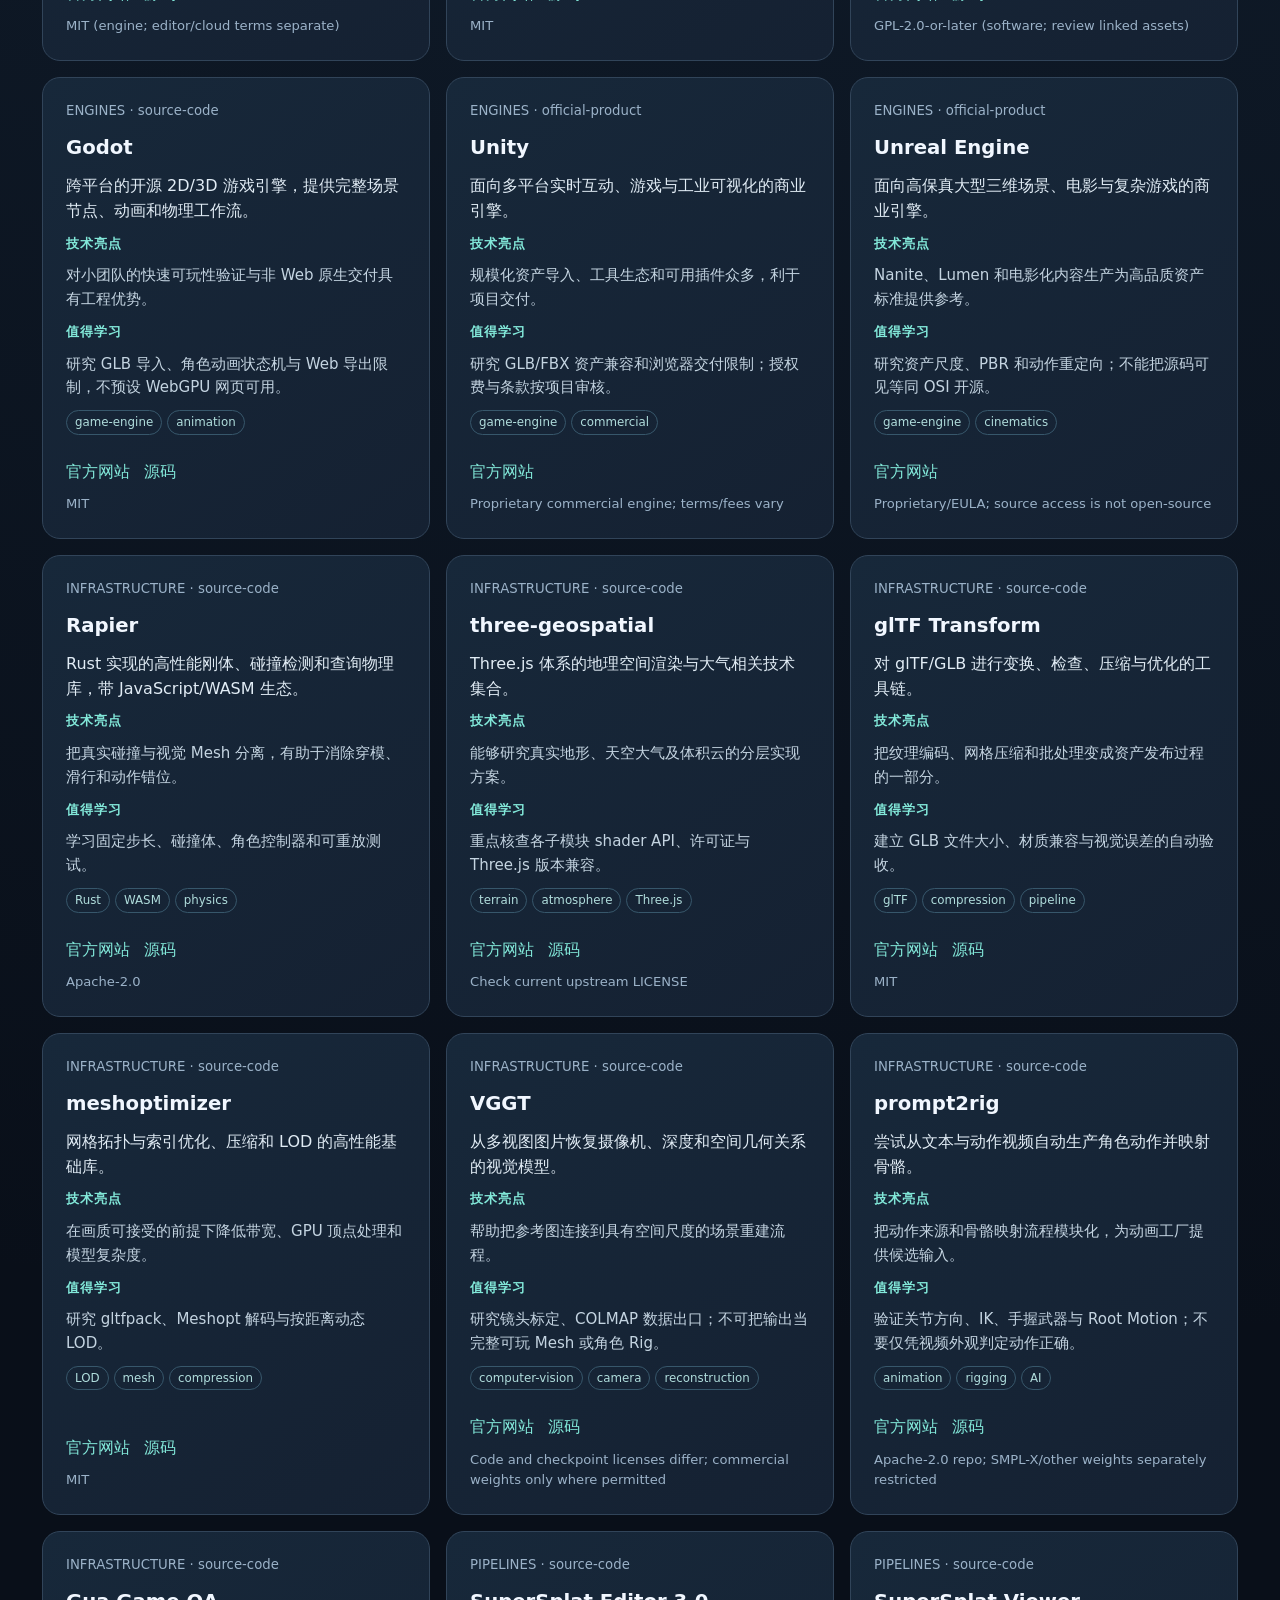
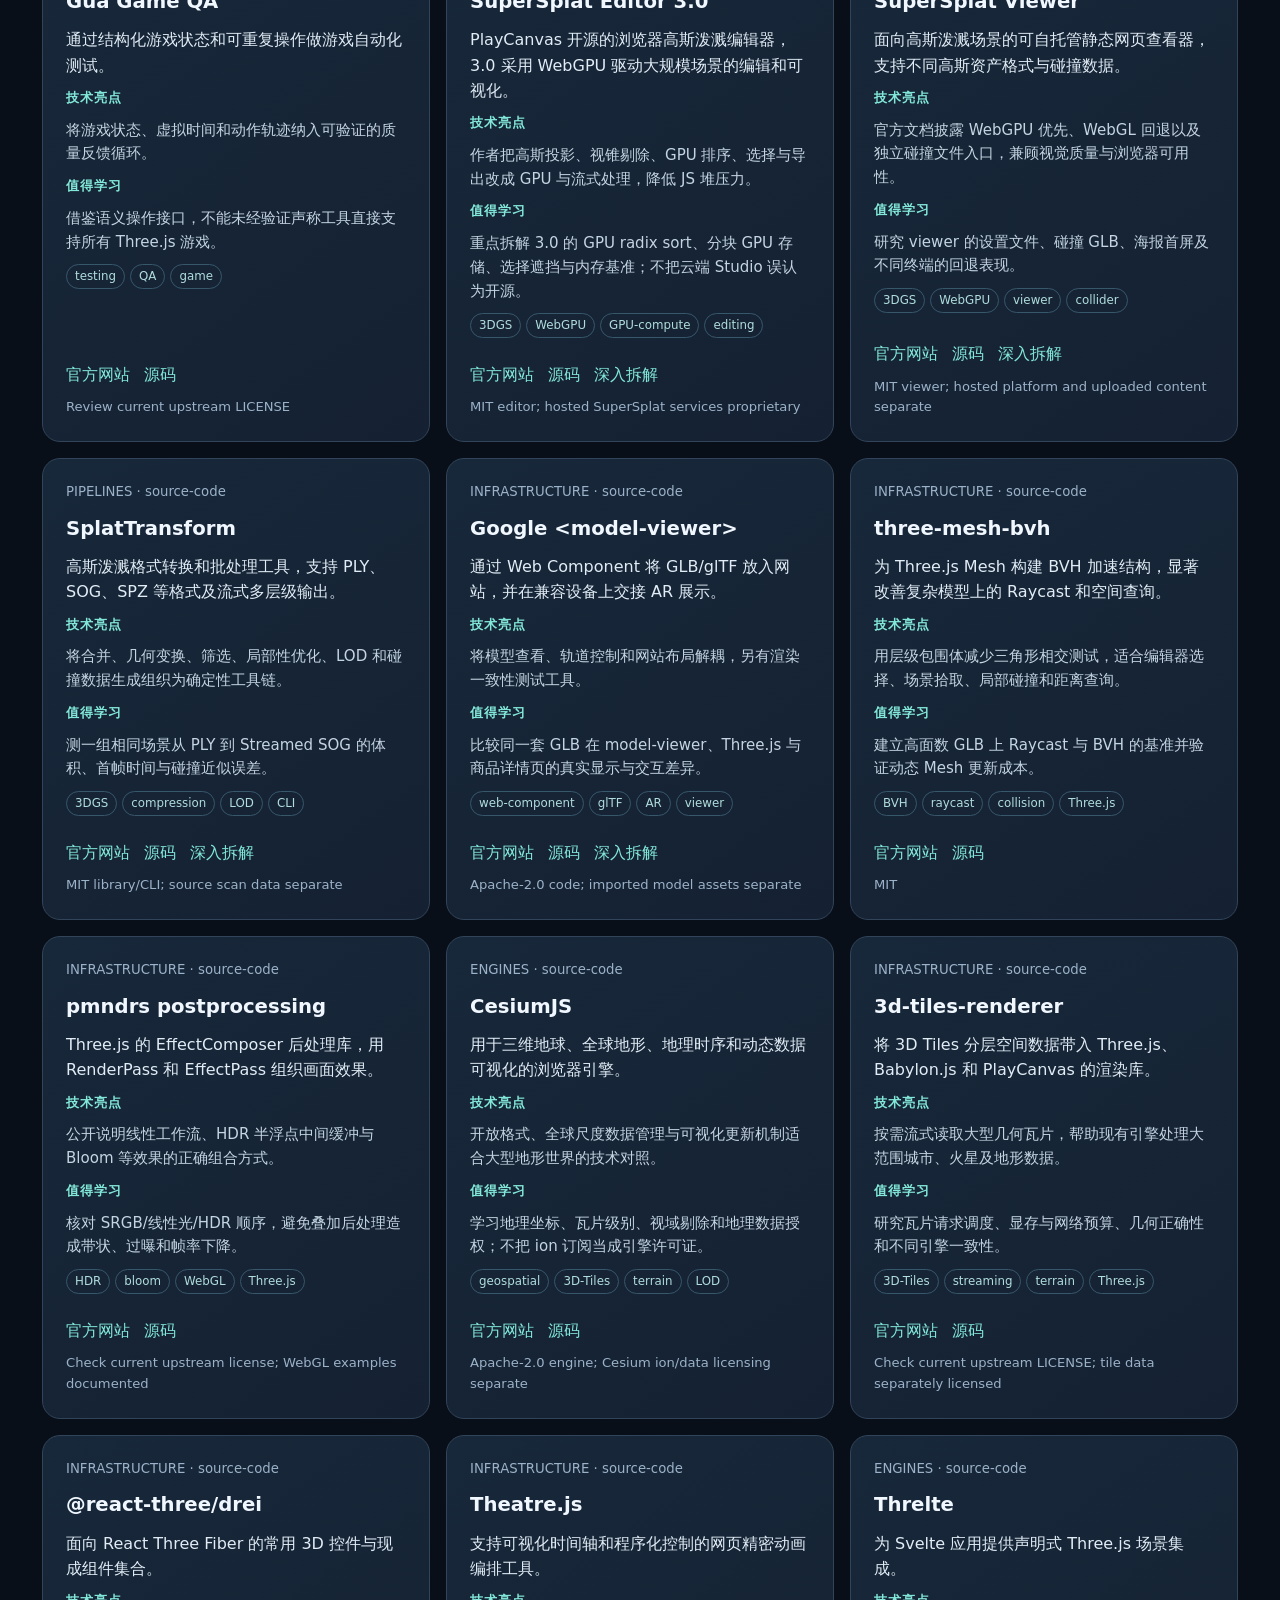
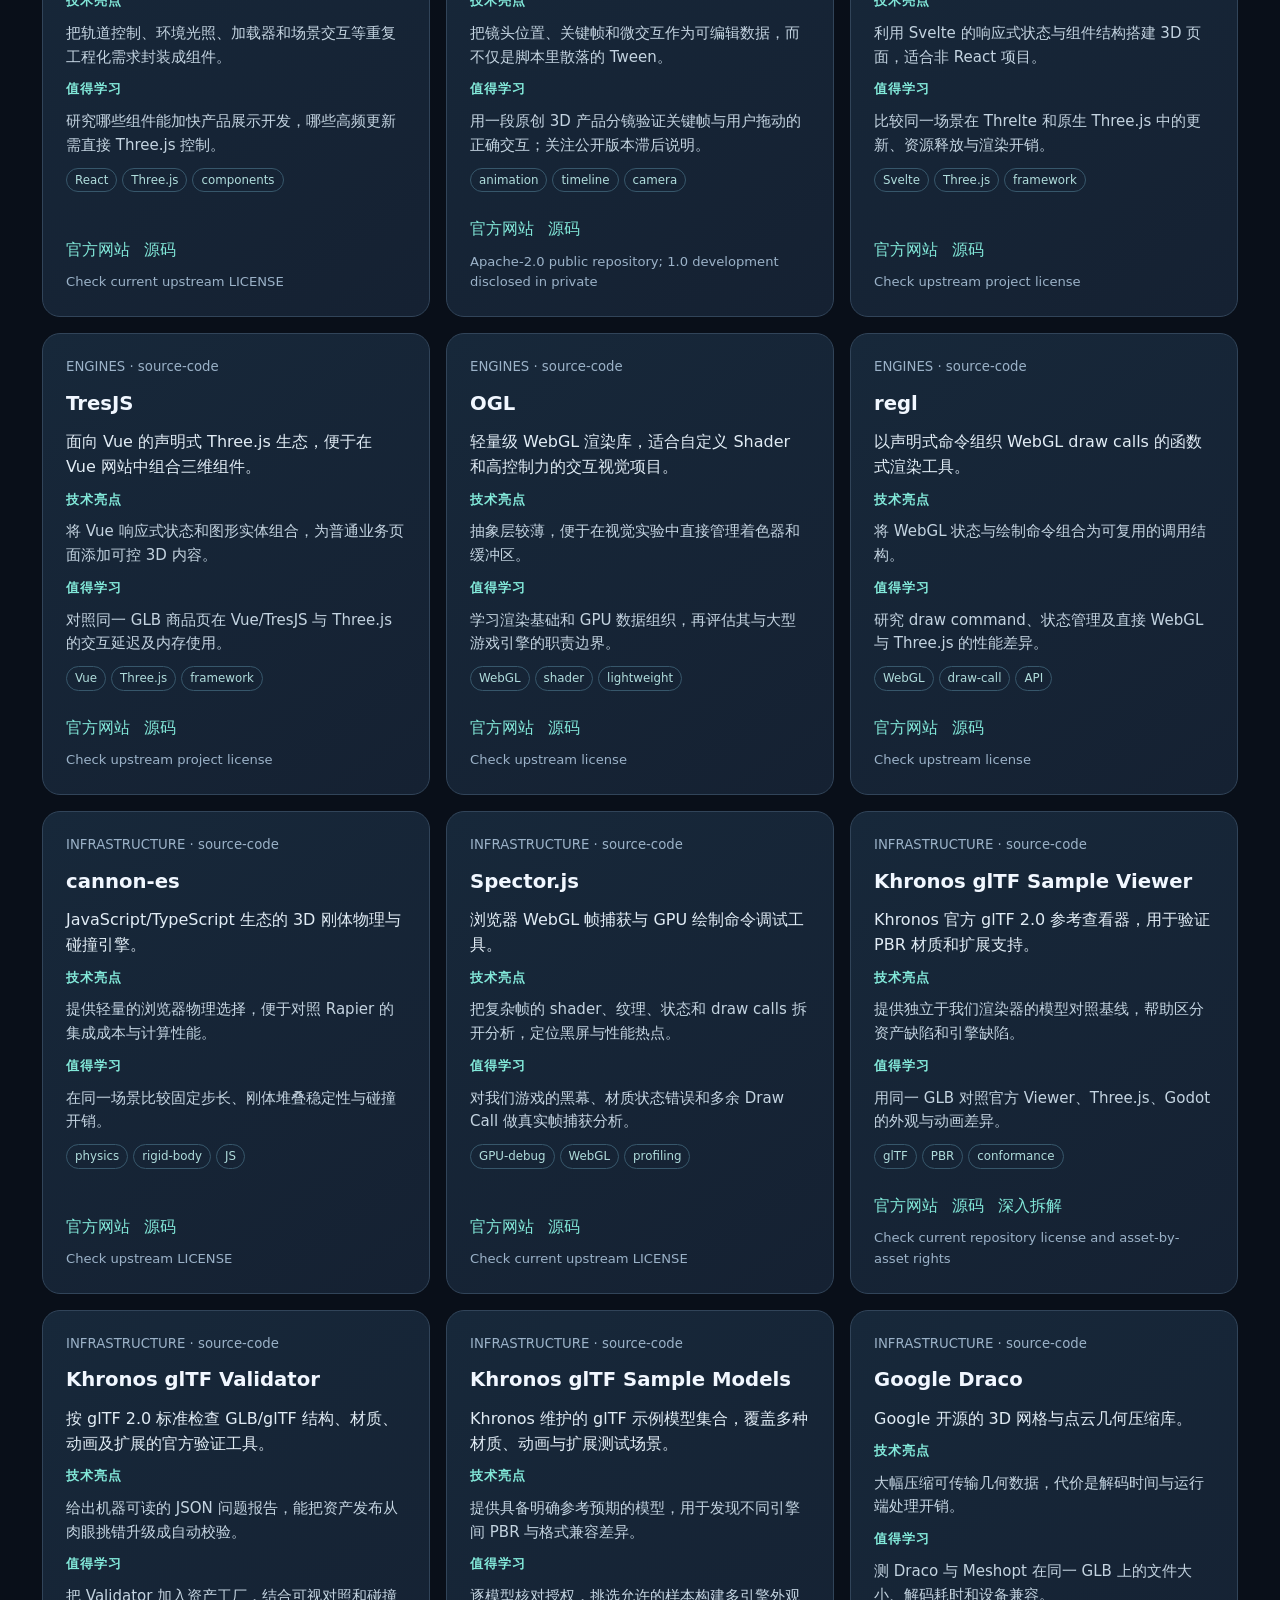
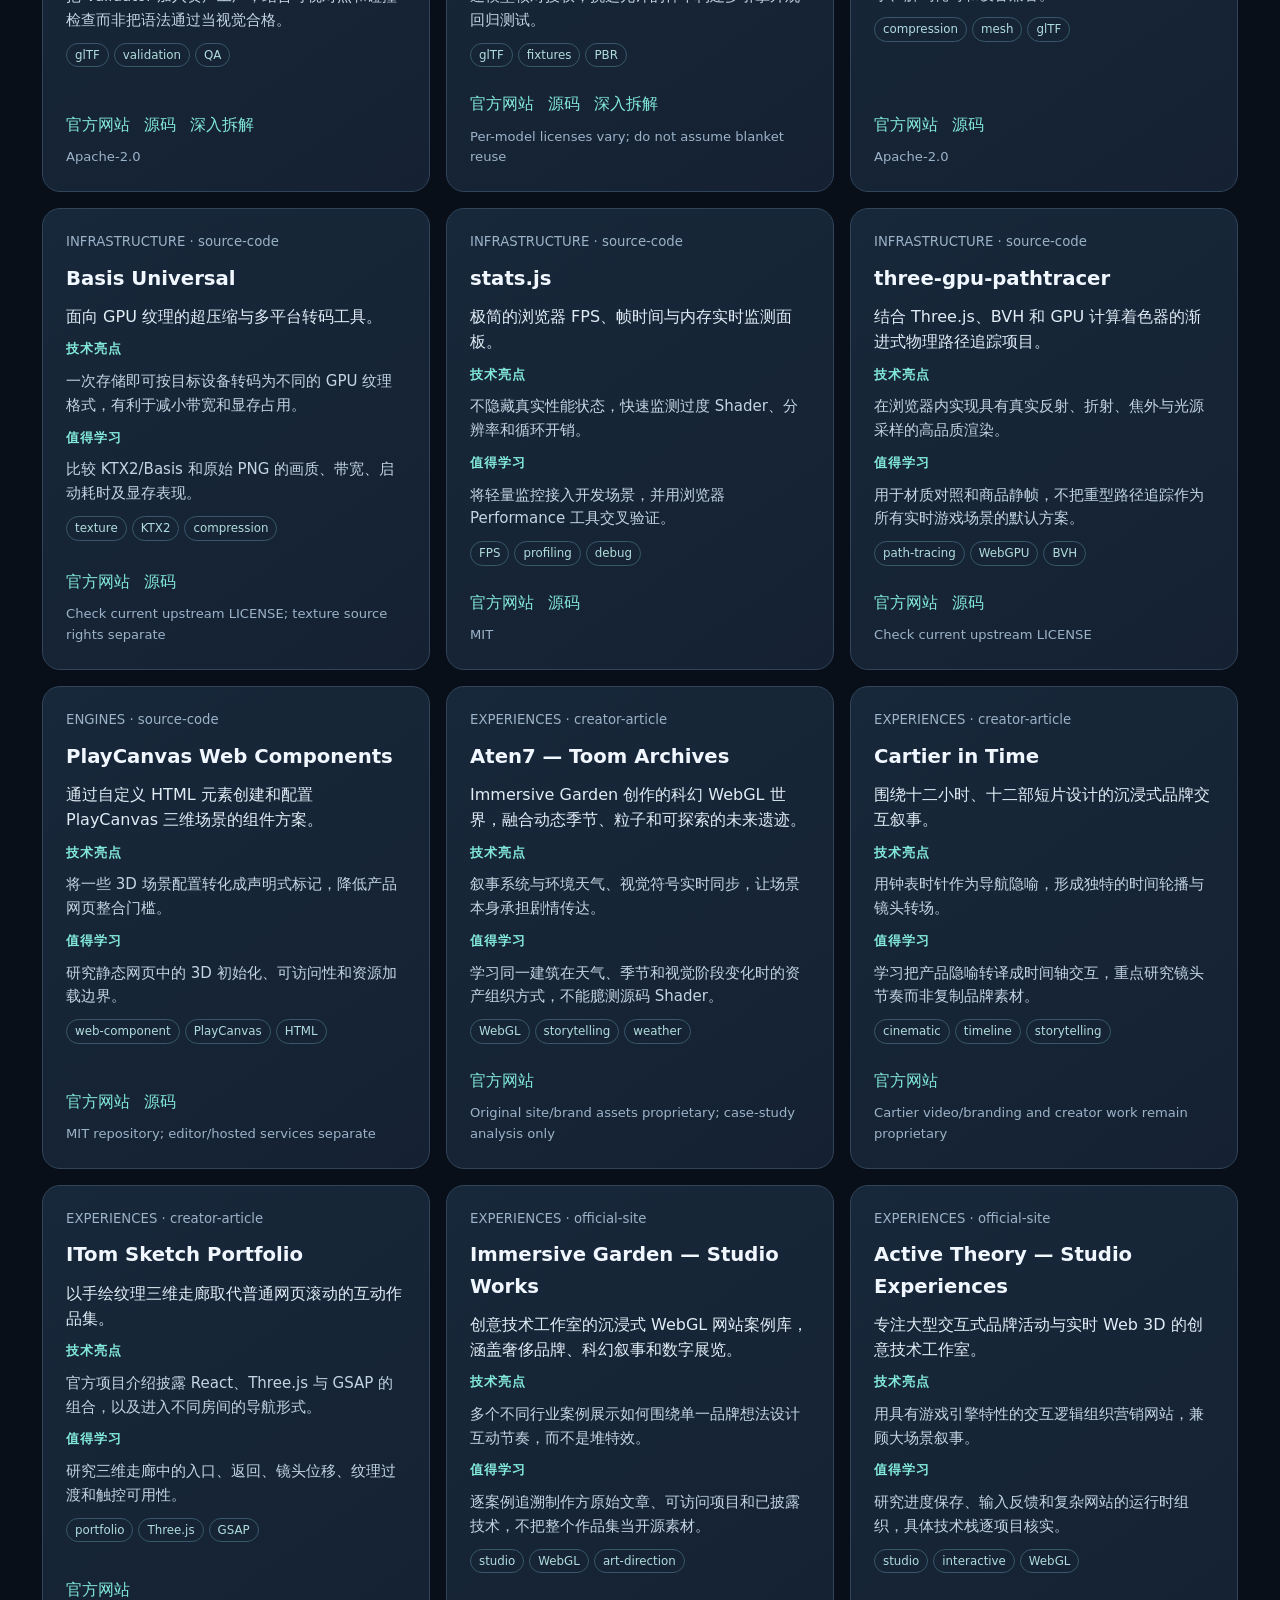
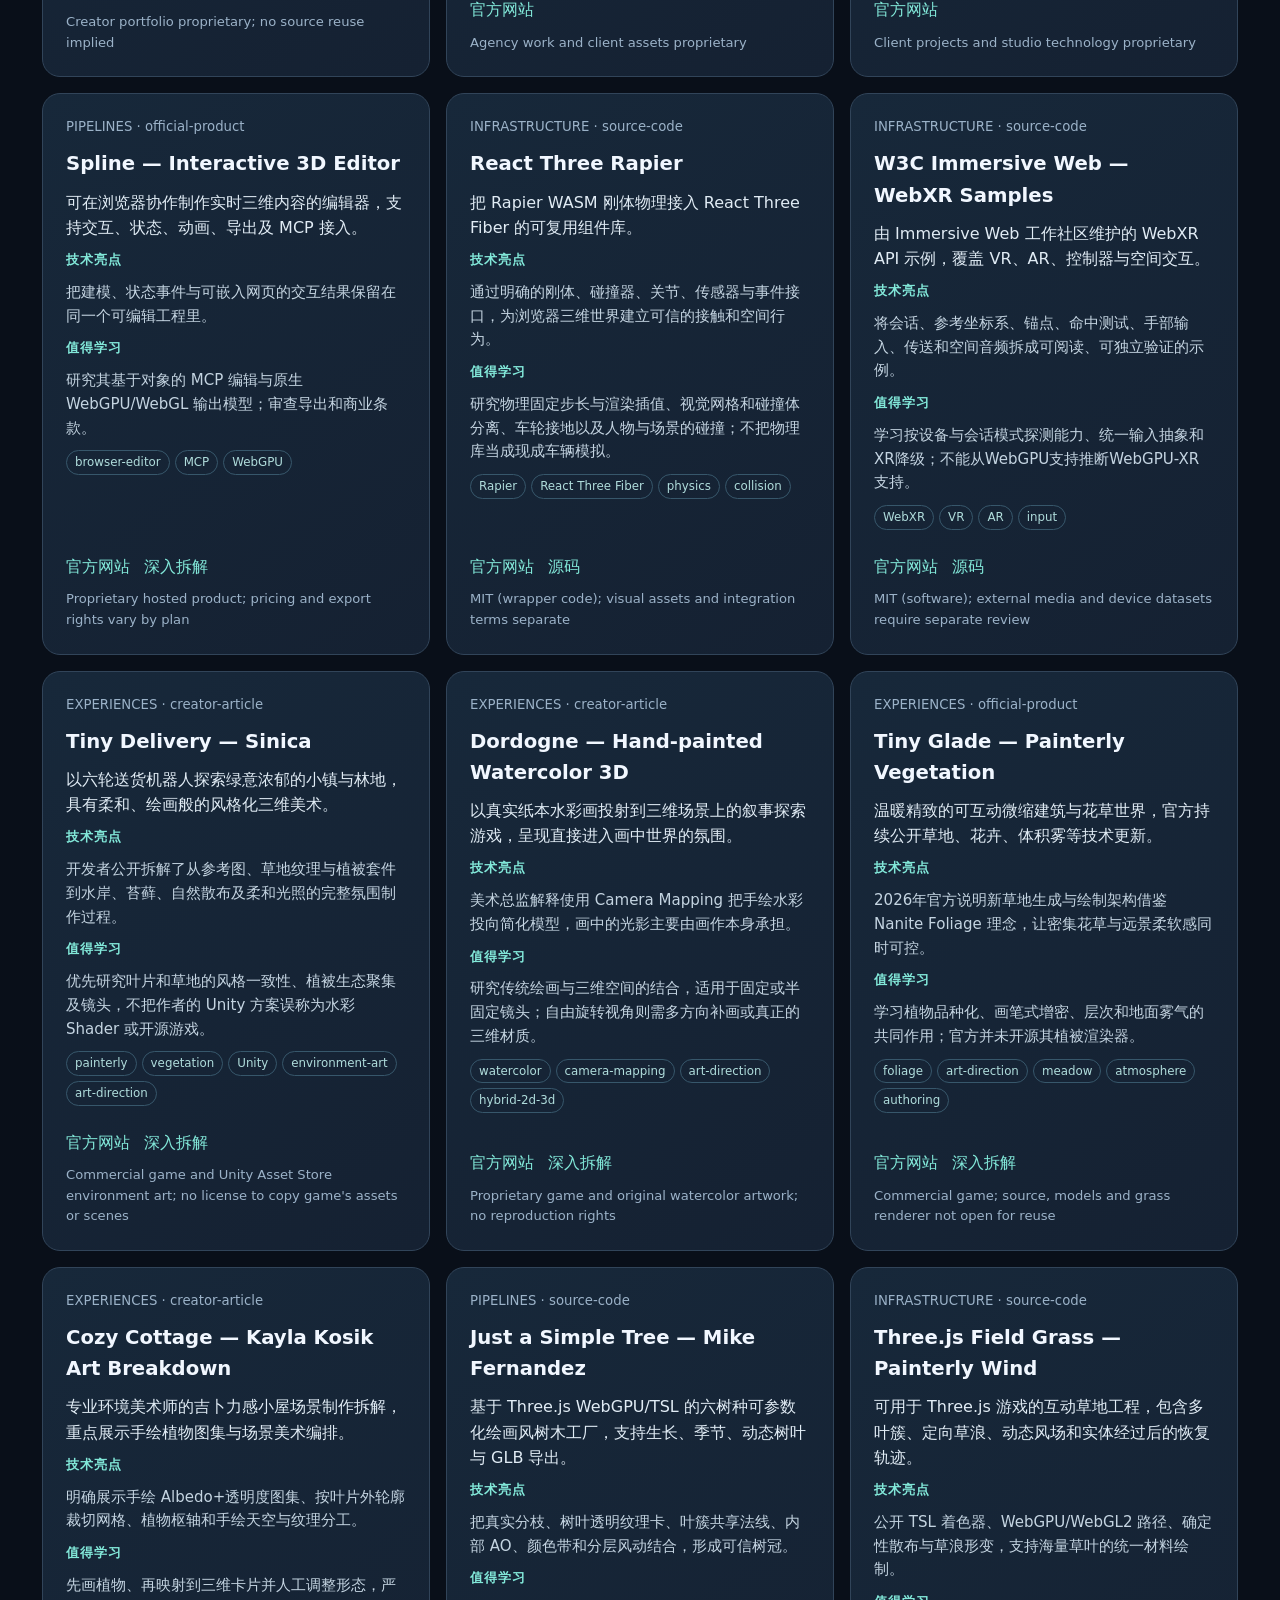
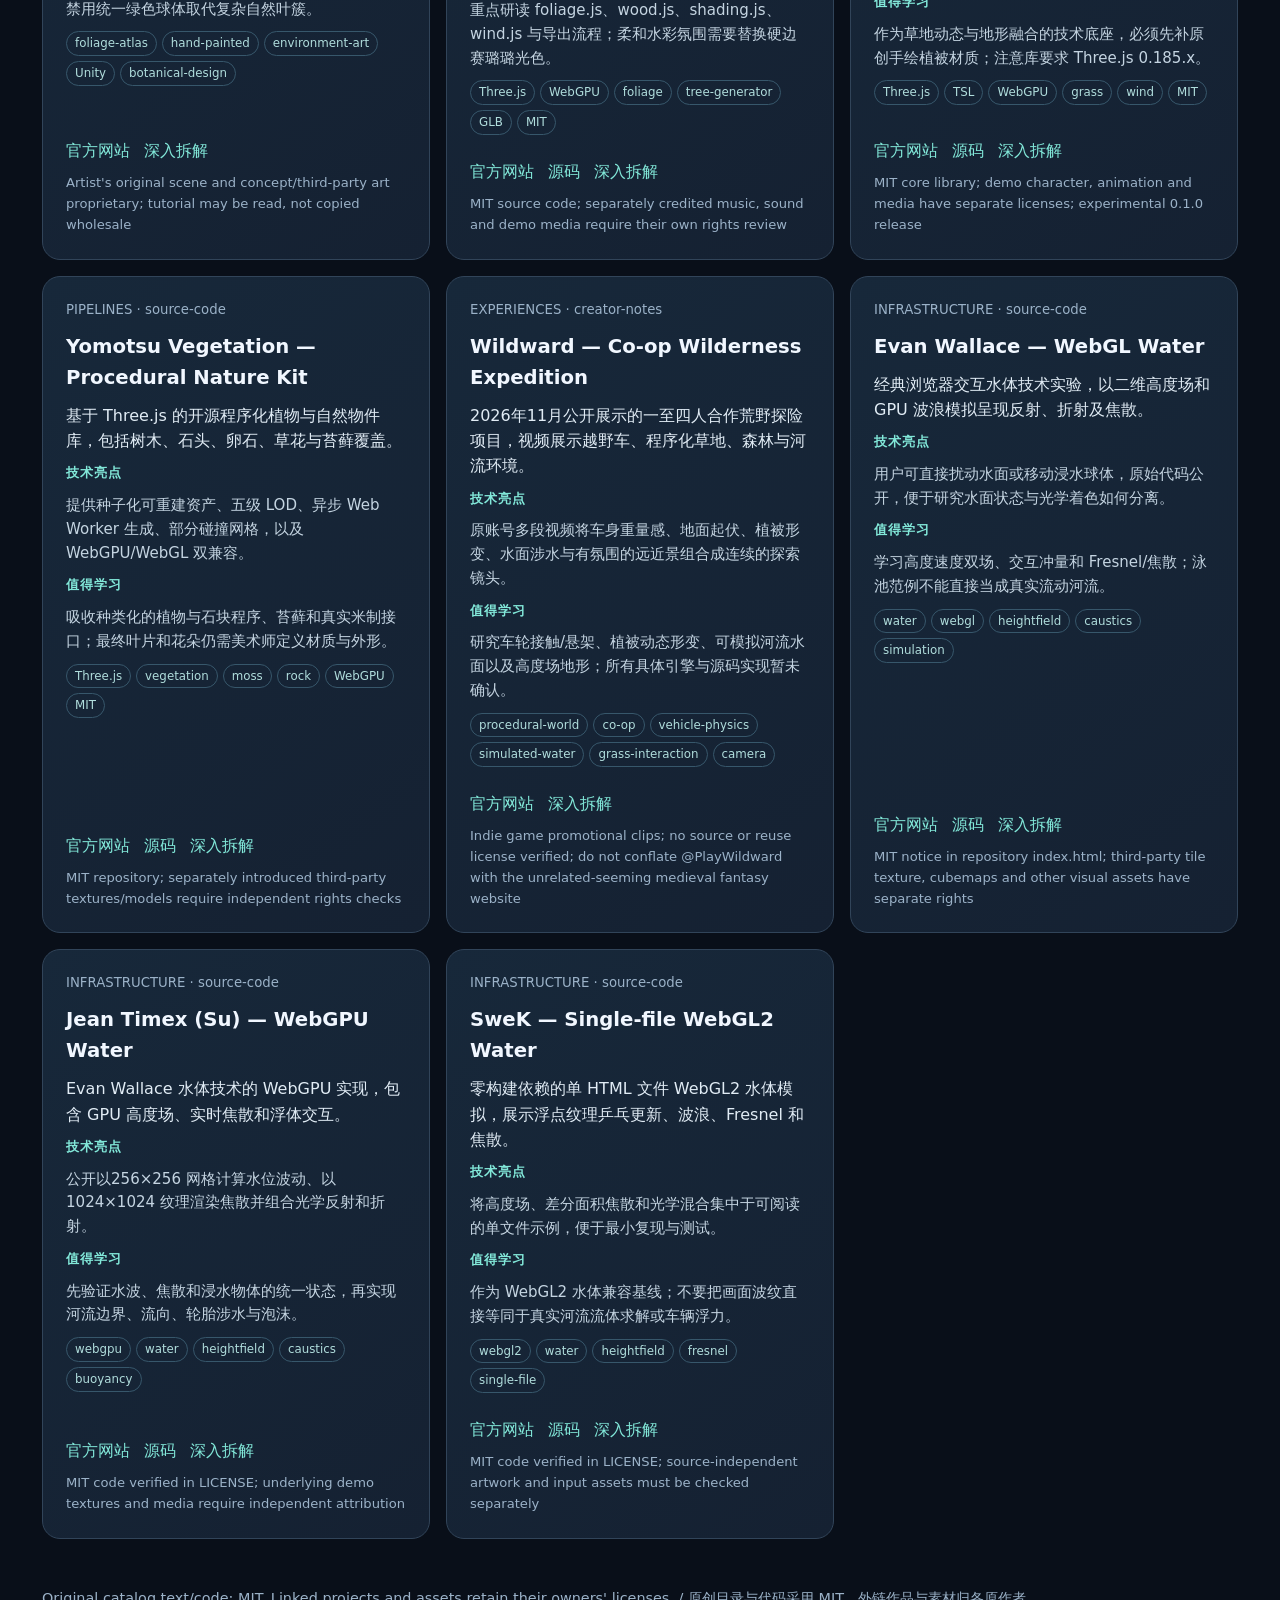
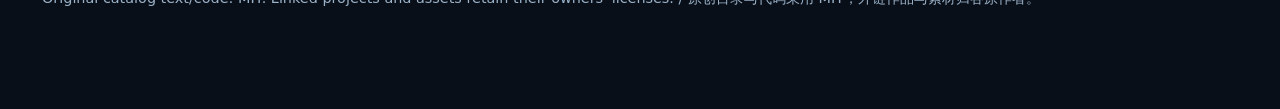
==== commit 42c739f7: "docs(atlas): connect Wildward water study and creator index in index.html" ====
--- a/index.html
+++ b/index.html
@@ -7,14 +7,14 @@
 .lab-feature a.launch:hover{background:#c4fff7;text-decoration:none}
 @media(max-width:760px){.lab-feature{align-items:stretch;flex-direction:column}.lab-feature a.launch{text-align:center}}
 </style></head><body>
-<main class="container"><nav><a href="https://github.com/star8592/open-immersive-atlas/blob/main/README.md">GitHub README</a><a href="https://github.com/star8592/open-immersive-atlas/blob/main/CATALOG.md">Bilingual catalog</a><a href="https://github.com/star8592/open-immersive-atlas/tree/main/docs/cases">Case studies / 技术拆解</a><a href="https://github.com/star8592/open-immersive-atlas/blob/main/CONTRIBUTING.md">Contribute</a><a href="https://github.com/star8592/open-immersive-atlas" rel="noopener noreferrer">GitHub ↗</a></nav><header><h1>Open <span>Immersive</span> Atlas</h1><p class="lead" id="lead">开放沉浸式技术图谱：发现卓越的 Web3D、游戏、AI 资产工厂、引擎与渲染技术，理解它们真正厉害在哪里。</p></header>
+<main class="container"><nav><a href="./creators.html">Creative People Atlas / 作者图谱</a><a href="https://github.com/star8592/open-immersive-atlas/blob/main/README.md">GitHub README</a><a href="https://github.com/star8592/open-immersive-atlas/blob/main/CATALOG.md">Bilingual catalog</a><a href="https://github.com/star8592/open-immersive-atlas/tree/main/docs/cases">Case studies / 技术拆解</a><a href="https://github.com/star8592/open-immersive-atlas/blob/main/CONTRIBUTING.md">Contribute</a><a href="https://github.com/star8592/open-immersive-atlas" rel="noopener noreferrer">GitHub ↗</a></nav><header><h1>Open <span>Immersive</span> Atlas</h1><p class="lead" id="lead">开放沉浸式技术图谱：发现卓越的 Web3D、游戏、AI 资产工厂、引擎与渲染技术，理解它们真正厉害在哪里。</p></header>
 <section class="lab-feature" aria-labelledby="terrain-heading"><div><div class="lab-kicker">LIVE CODE LAB · 原创可运行技术实验</div><h2 id="terrain-heading">Spatial Lab 01 / Procedural Terrain LOD</h2><p>Real WebGL2 geometry · 49 terrain chunks · adaptive LOD · granular shader · performance controls. / 真实 3D 地形、49 个瓦片、距离分级、细颗粒材质和交互式性能观察。</p></div><a class="launch" href="./labs/terrain-lod/">Launch terrain lab / 打开实验</a></section>
 <section class="lab-feature" aria-labelledby="inspector-heading"><div><div class="lab-kicker">LOCAL-FIRST ASSET QA · 离线模型预检</div><h2 id="inspector-heading">Spatial Lab 02 / GLB Asset Inspector</h2><p>Drop local GLB/glTF files · inspect buffers, accessors, meshes and node structure · export bilingual JSON findings. No uploads, no external fetches. / 拖入本地模型，检查结构并导出诊断，完全不上传。</p></div><a class="launch" href="./labs/glb-inspector/">Open GLB inspector / 打开模型检查台</a></section>
 <section class="lab-feature" aria-labelledby="render-heading"><div><div class="lab-kicker">REAL RENDERING COMPARISON · 原创双后端实验</div><h2 id="render-heading">Spatial Lab 03 / WebGPU × WebGL2</h2><p>One mesh and camera, two native shader pipelines, and optional real GPU timestamp queries. Separate GPU pass, JS API and rAF frame timing. / 共用几何与相机，新增真正 GPU 通道计时，严格区分 CPU 提交与浏览器帧间隔。</p></div><a class="launch" href="./labs/renderer-compare/">Open GPU timer lab / GPU 真实计时</a></section>
 <div class="tools"><input id="search" type="search" aria-label="Search projects" placeholder="搜索项目、技术与关键词 / Search projects and technologies"><select id="category" aria-label="Filter category"><option value="all">全部分类 / All categories</option><option value="experiences">沉浸式作品 / Experiences</option><option value="pipelines">3D 工厂 / Pipelines</option><option value="engines">引擎 / Engines</option><option value="infrastructure">工程技术 / Infrastructure</option></select><select id="evidence" aria-label="Filter source evidence"><option value="all">全部证据 / All evidence</option><option value="source-code">公开源码 / Public source</option><option value="creator-notes">作者技术笔记 / Creator notes</option><option value="creator-article">作者技术文章 / Creator article</option><option value="official-product">官方产品 / Official product</option><option value="official-site">官方作品 / Official site</option></select><button id="lang" aria-pressed="false" type="button">English</button></div>
 <p class="summary" id="summary" role="status"></p><section id="grid" class="grid" aria-live="polite"></section><footer class="footer">Original catalog text/code: MIT. Linked projects and assets retain their owners' licenses. / 原创目录与代码采用 MIT，外链作品与素材归各原作者。</footer></main>
 <script type="module">
-const studyLinks={"tiny-delivery-sinica":"sinica-tiny-delivery-environment.md","dordogne-watercolor":"painterly-nature-3d-production-playbook.md","tiny-glade-foliage":"painterly-nature-3d-production-playbook.md","cozy-cottage-kayla-kosik":"painterly-nature-3d-production-playbook.md","just-a-simple-tree":"painterly-nature-3d-production-playbook.md","threejs-field-grass":"painterly-nature-3d-production-playbook.md","yomotsu-vegetation":"painterly-nature-3d-production-playbook.md","viper-11":"viper-11.md","anykit":"anykit.md","anyscene":"anyscene-anyshot.md","anyshot":"anyscene-anyshot.md","bruno-folio-2025":"bruno-folio.md","supersplat-editor":"supersplat-3-webgpu.md","supersplat-viewer":"supersplat-3-webgpu.md","splat-transform":"supersplat-3-webgpu.md","gltf-validator":"gltf-asset-qa.md","gltf-sample-viewer":"gltf-asset-qa.md","gltf-sample-models":"gltf-asset-qa.md","model-viewer":"gltf-asset-qa.md","spline-3d":"web3d-agent-editing.md"};
+const studyLinks={"wildward-coop-expedition":"wildward-procedural-expedition-driving-water.md","evan-wallace-webgl-water":"wildward-procedural-expedition-driving-water.md","jeantimex-webgpu-water":"wildward-procedural-expedition-driving-water.md","swek-webgl2-water":"wildward-procedural-expedition-driving-water.md","tiny-delivery-sinica":"sinica-tiny-delivery-environment.md","dordogne-watercolor":"painterly-nature-3d-production-playbook.md","tiny-glade-foliage":"painterly-nature-3d-production-playbook.md","cozy-cottage-kayla-kosik":"painterly-nature-3d-production-playbook.md","just-a-simple-tree":"painterly-nature-3d-production-playbook.md","threejs-field-grass":"painterly-nature-3d-production-playbook.md","yomotsu-vegetation":"painterly-nature-3d-production-playbook.md","viper-11":"viper-11.md","anykit":"anykit.md","anyscene":"anyscene-anyshot.md","anyshot":"anyscene-anyshot.md","bruno-folio-2025":"bruno-folio.md","supersplat-editor":"supersplat-3-webgpu.md","supersplat-viewer":"supersplat-3-webgpu.md","splat-transform":"supersplat-3-webgpu.md","gltf-validator":"gltf-asset-qa.md","gltf-sample-viewer":"gltf-asset-qa.md","gltf-sample-models":"gltf-asset-qa.md","model-viewer":"gltf-asset-qa.md","spline-3d":"web3d-agent-editing.md"};
 const i18n={zh:{lead:'开放沉浸式技术图谱：发现卓越的 Web3D、游戏、AI 资产工厂、引擎与渲染技术，理解它们真正厉害在哪里。',strong:'技术亮点',learn:'值得学习',official:'官方网站',source:'源码',count:n=>`已收录 ${n} 项公开技术研究资源`,empty:'没有符合条件的项目。'},en:{lead:'Discover remarkable Web3D experiences, game worlds, AI asset pipelines, frameworks and graphics engineering — and learn what makes them exceptional.',strong:'Why it stands out',learn:'What to learn',official:'Official site',source:'Source code',count:n=>`${n} curated technical references`,empty:'No matching projects.'}};
 const search=document.getElementById('search'),category=document.getElementById('category'),evidence=document.getElementById('evidence'),grid=document.getElementById('grid'),langBtn=document.getElementById('lang');let lang='zh',items=[];
 function node(tag,cls,text){const x=document.createElement(tag);if(cls)x.className=cls;if(text!==undefined)x.textContent=text;return x}
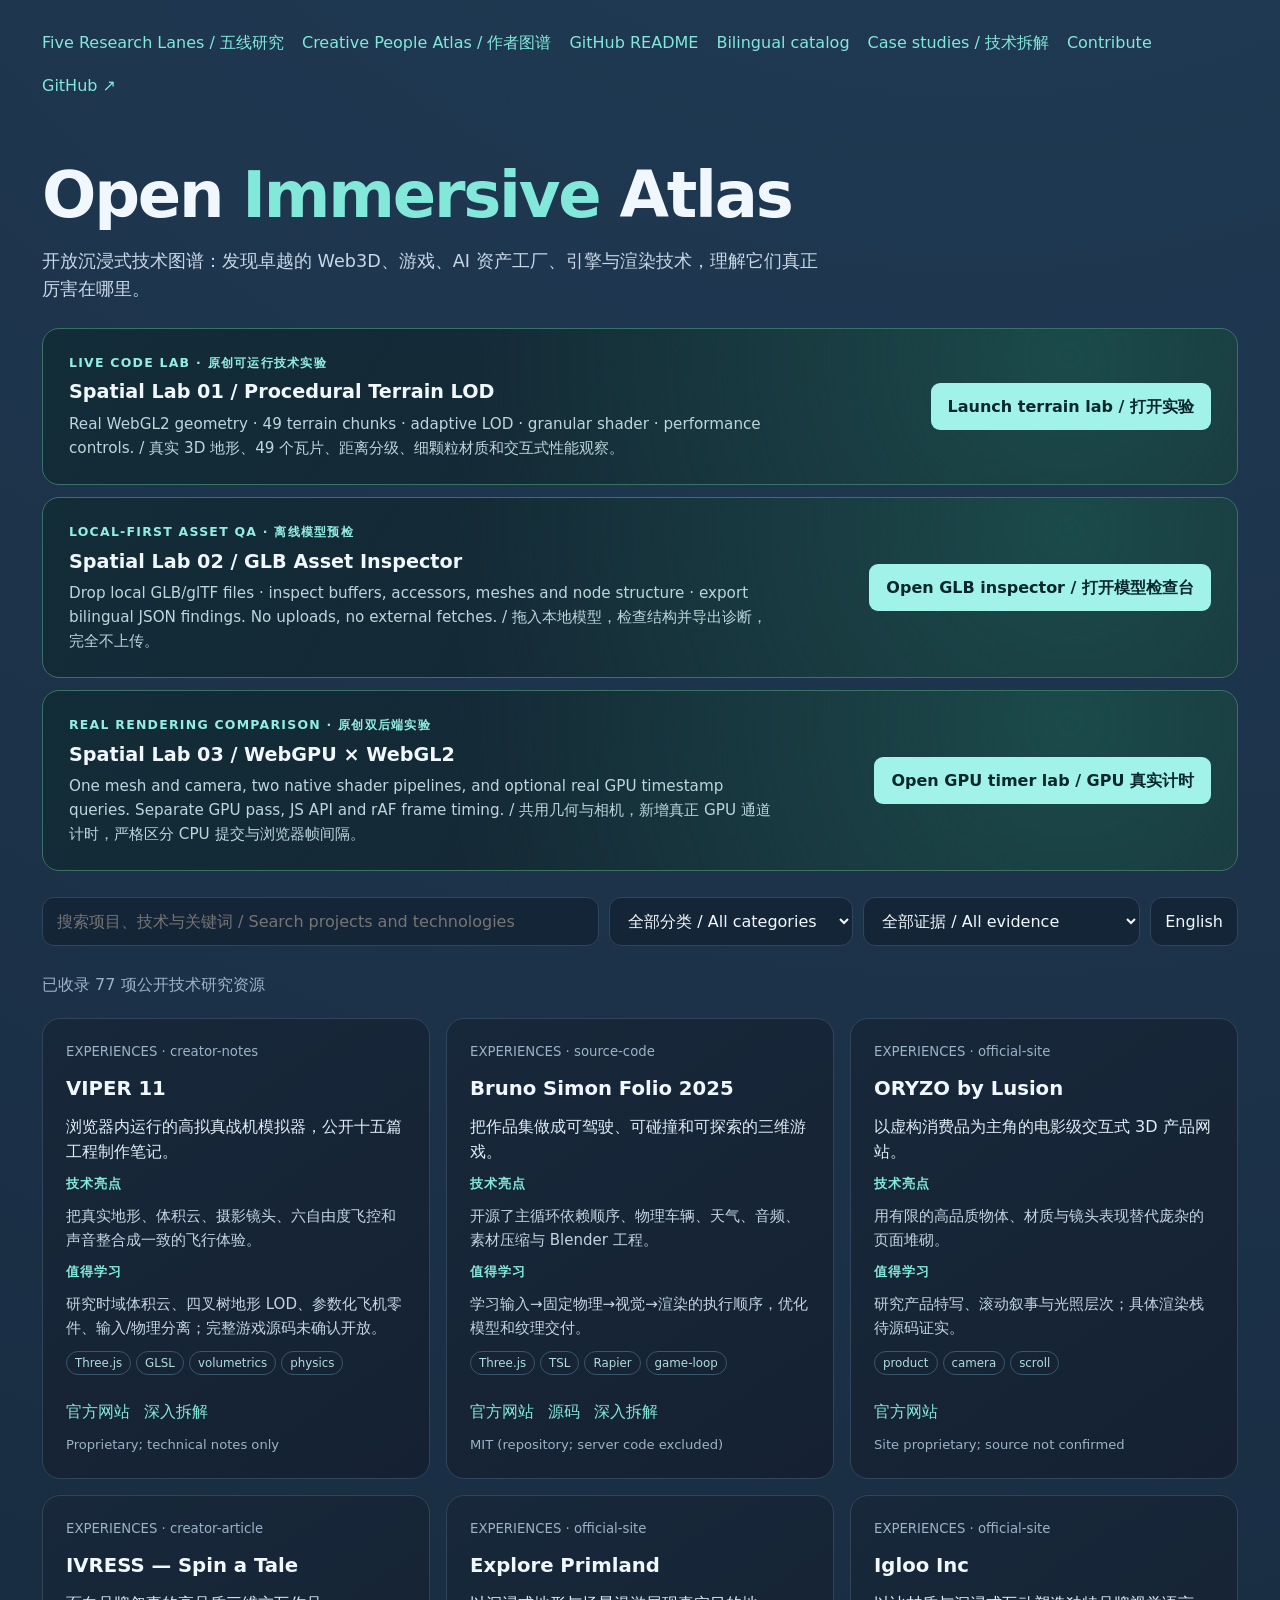
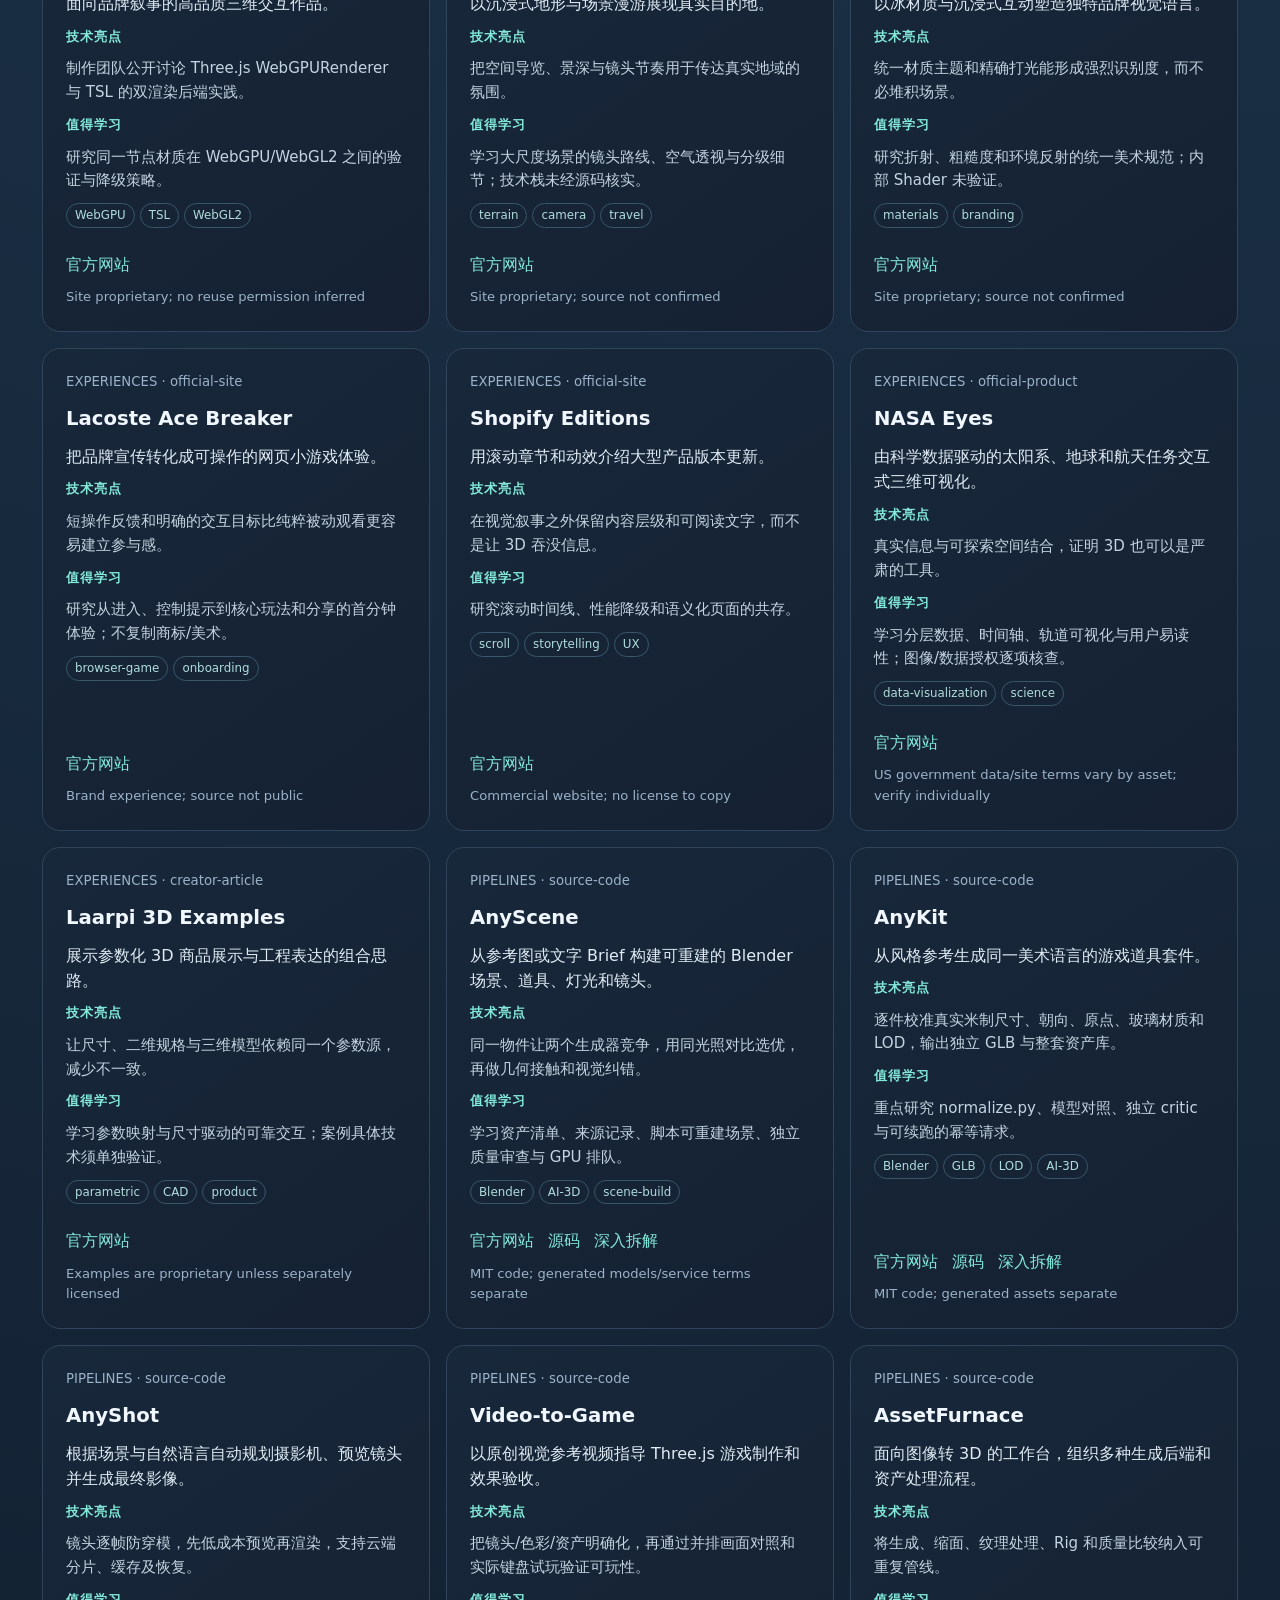
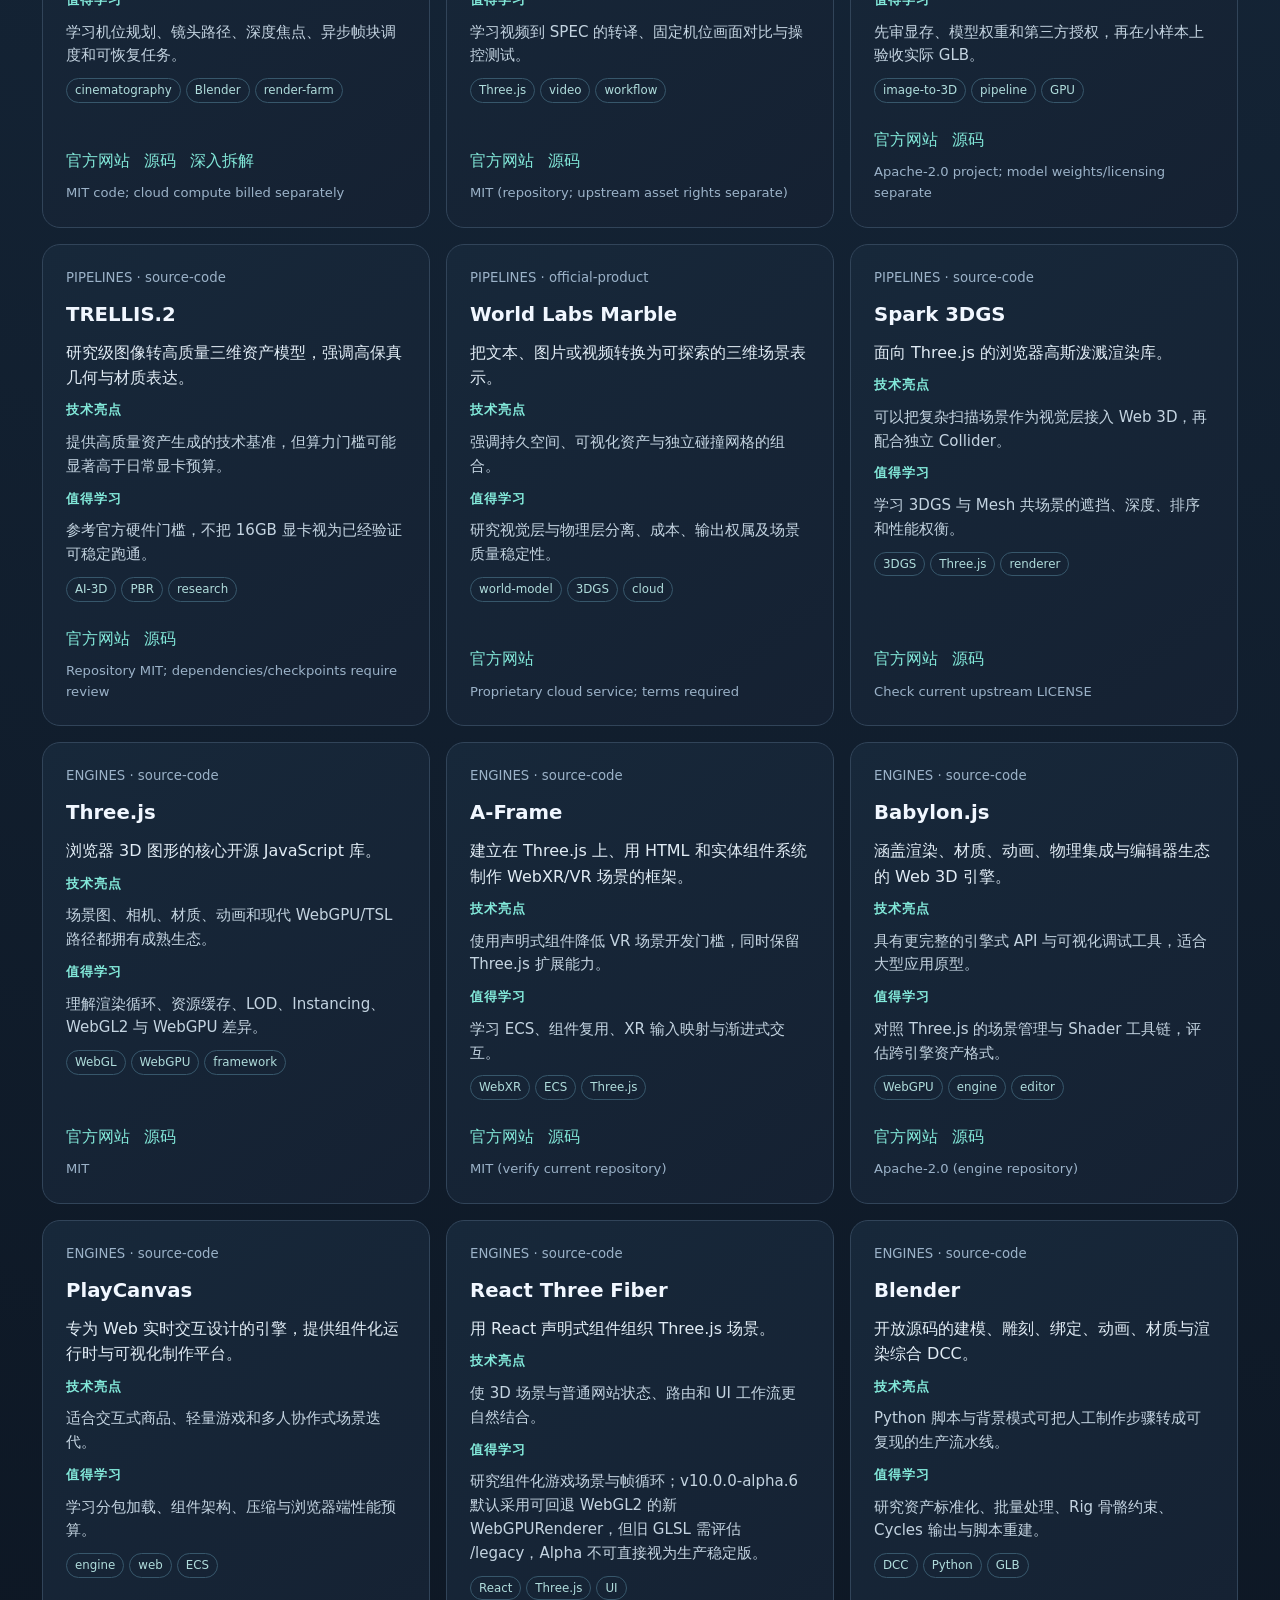
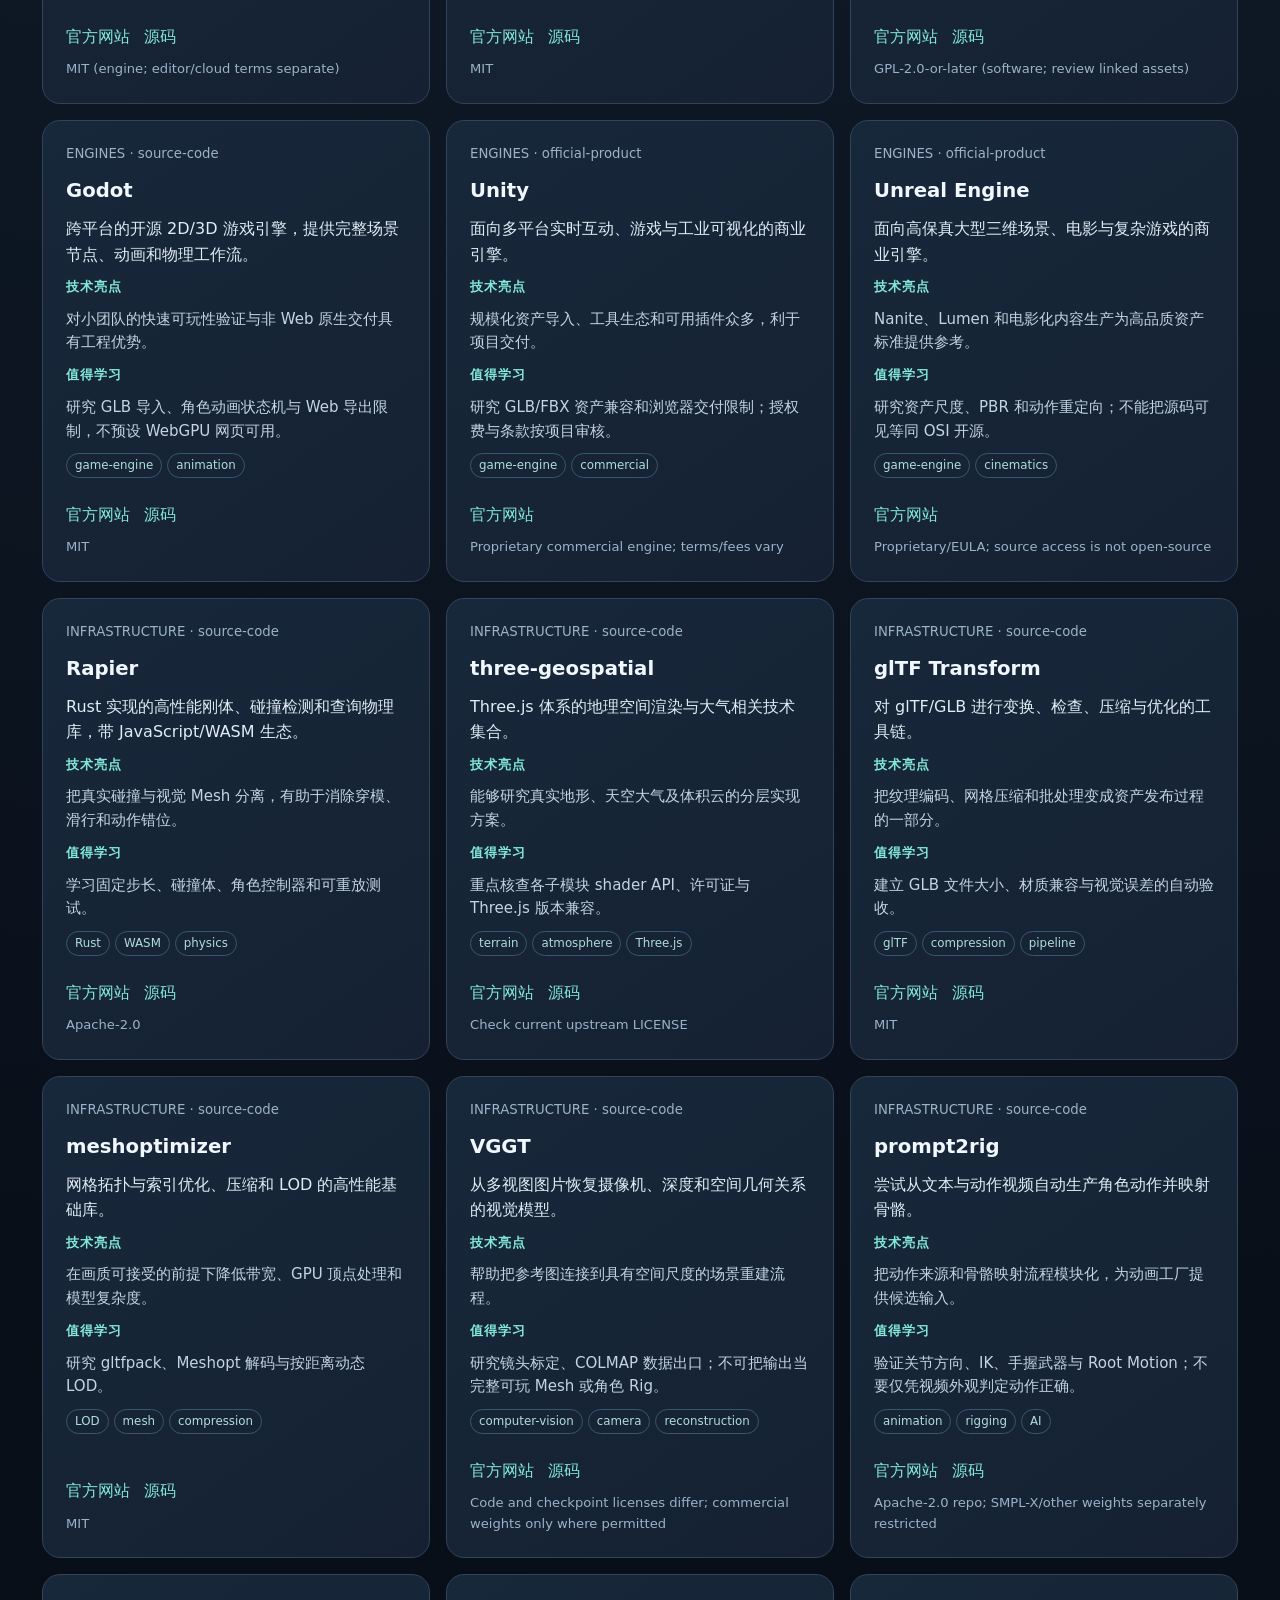
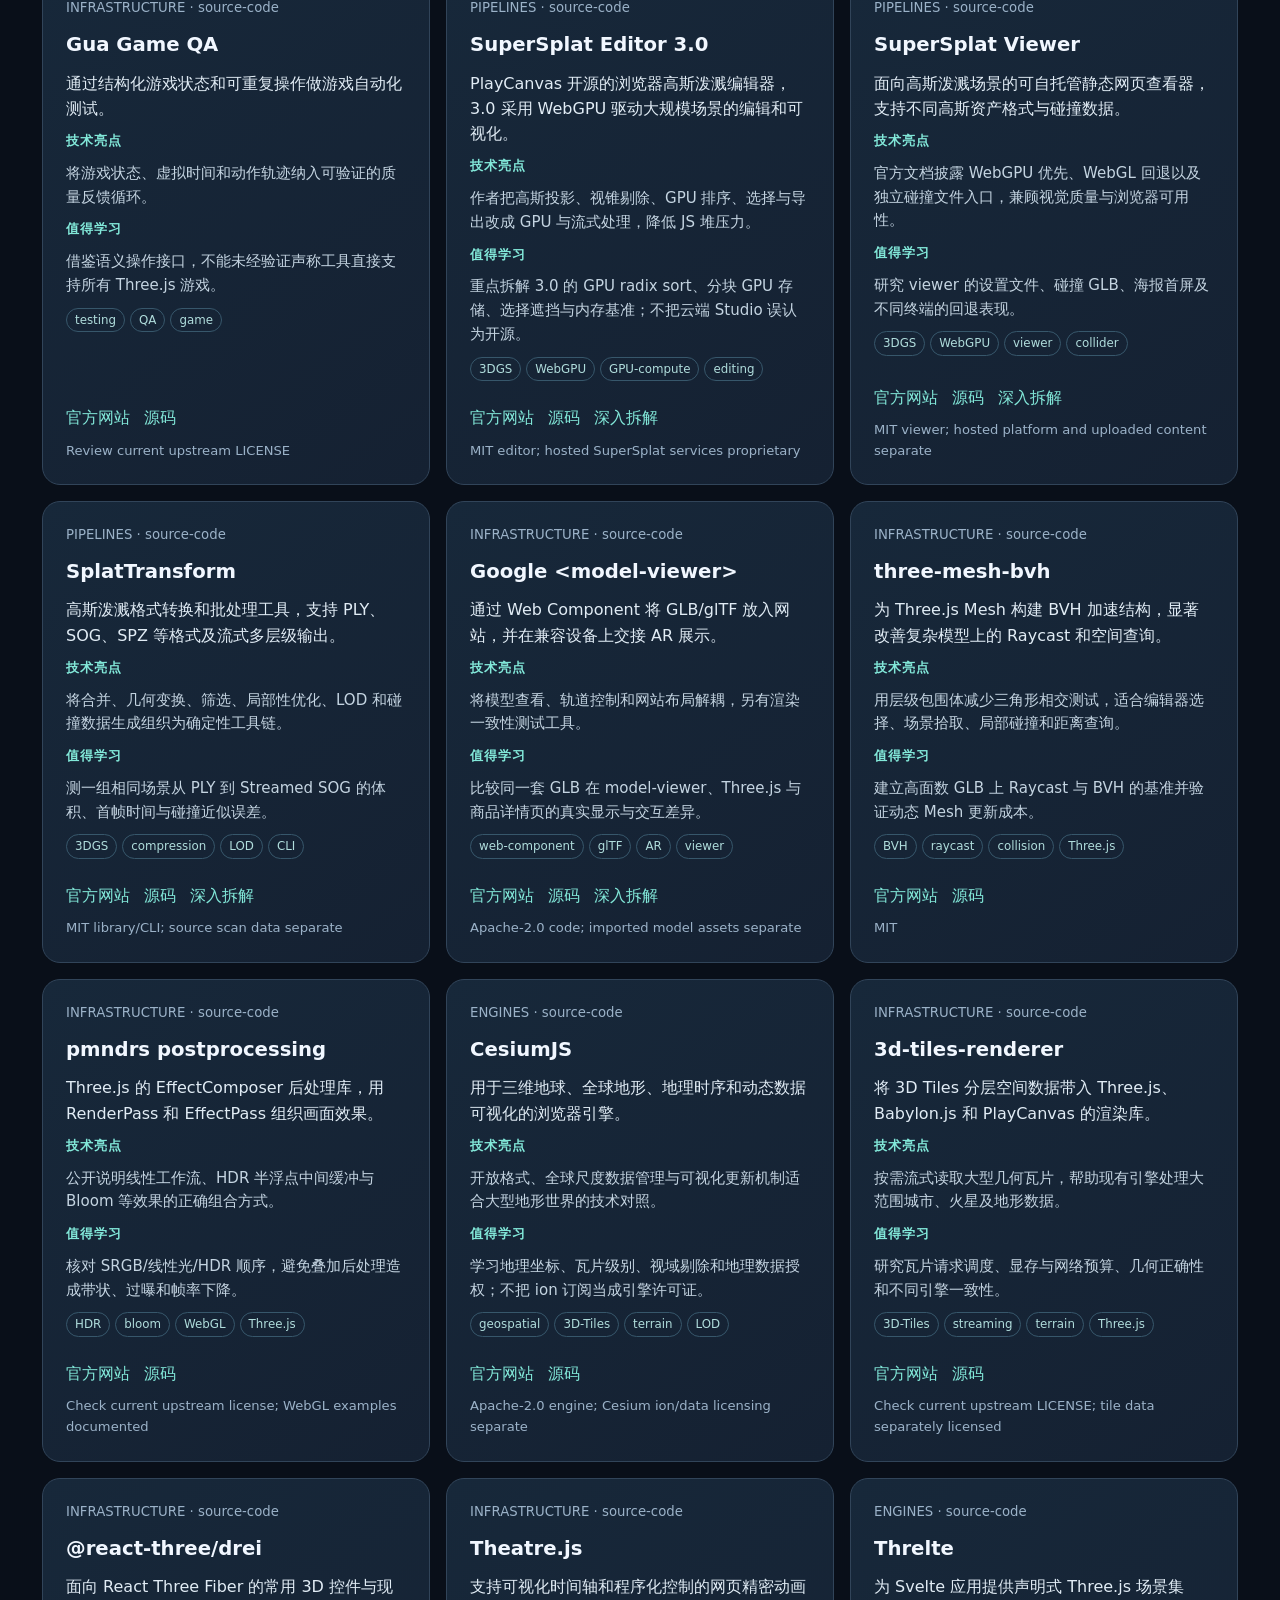
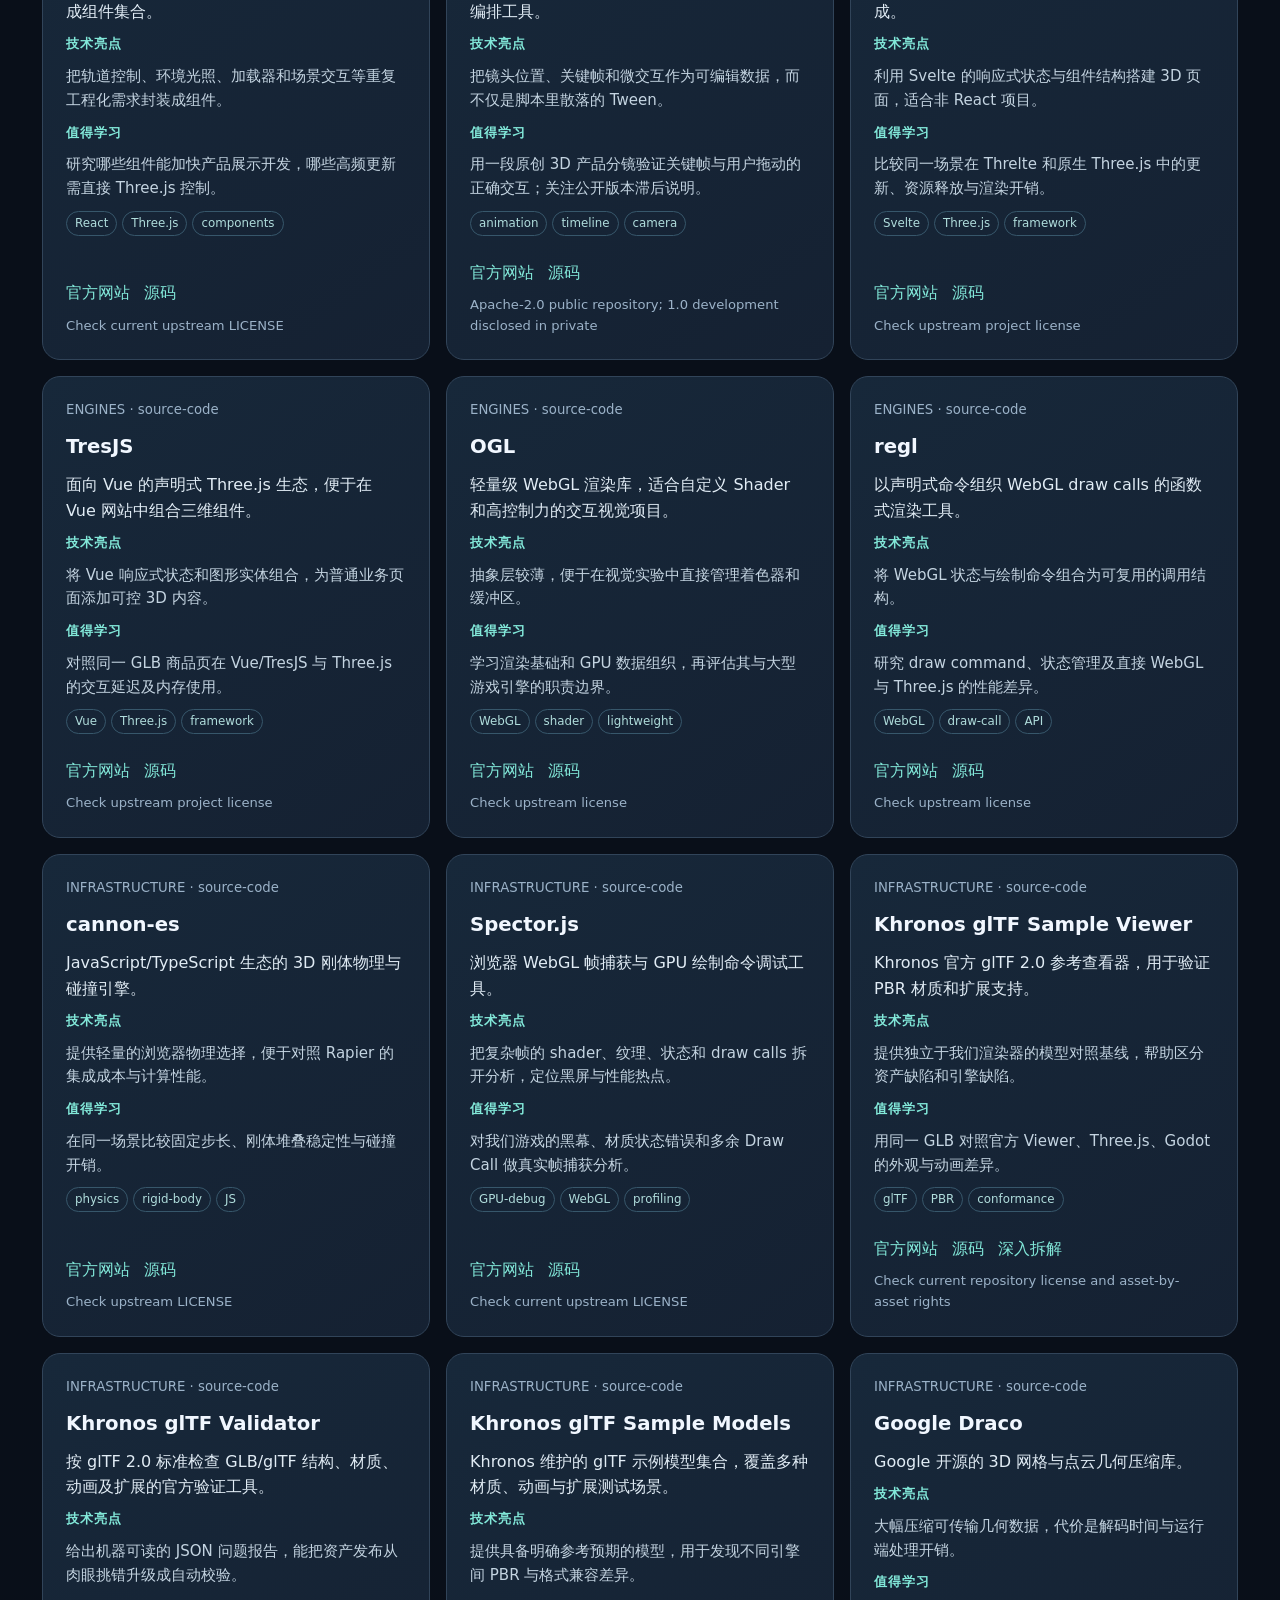
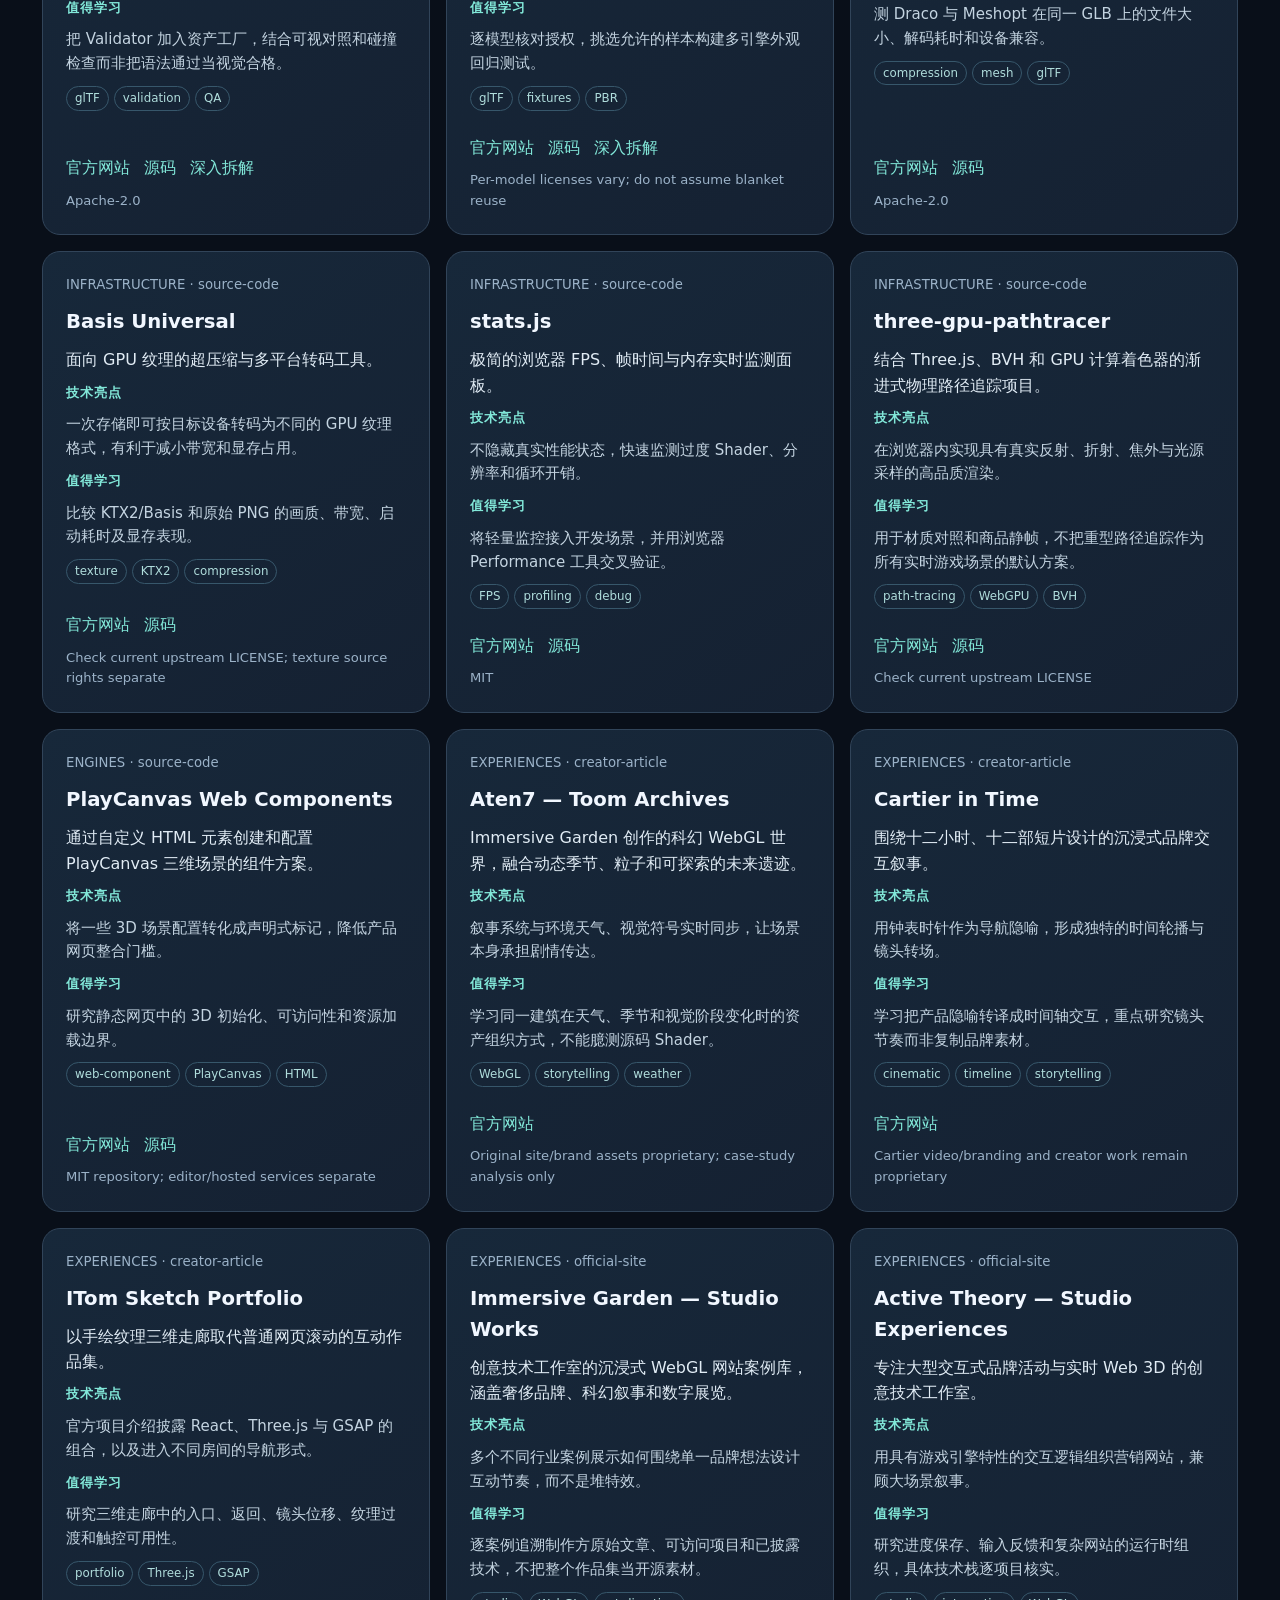
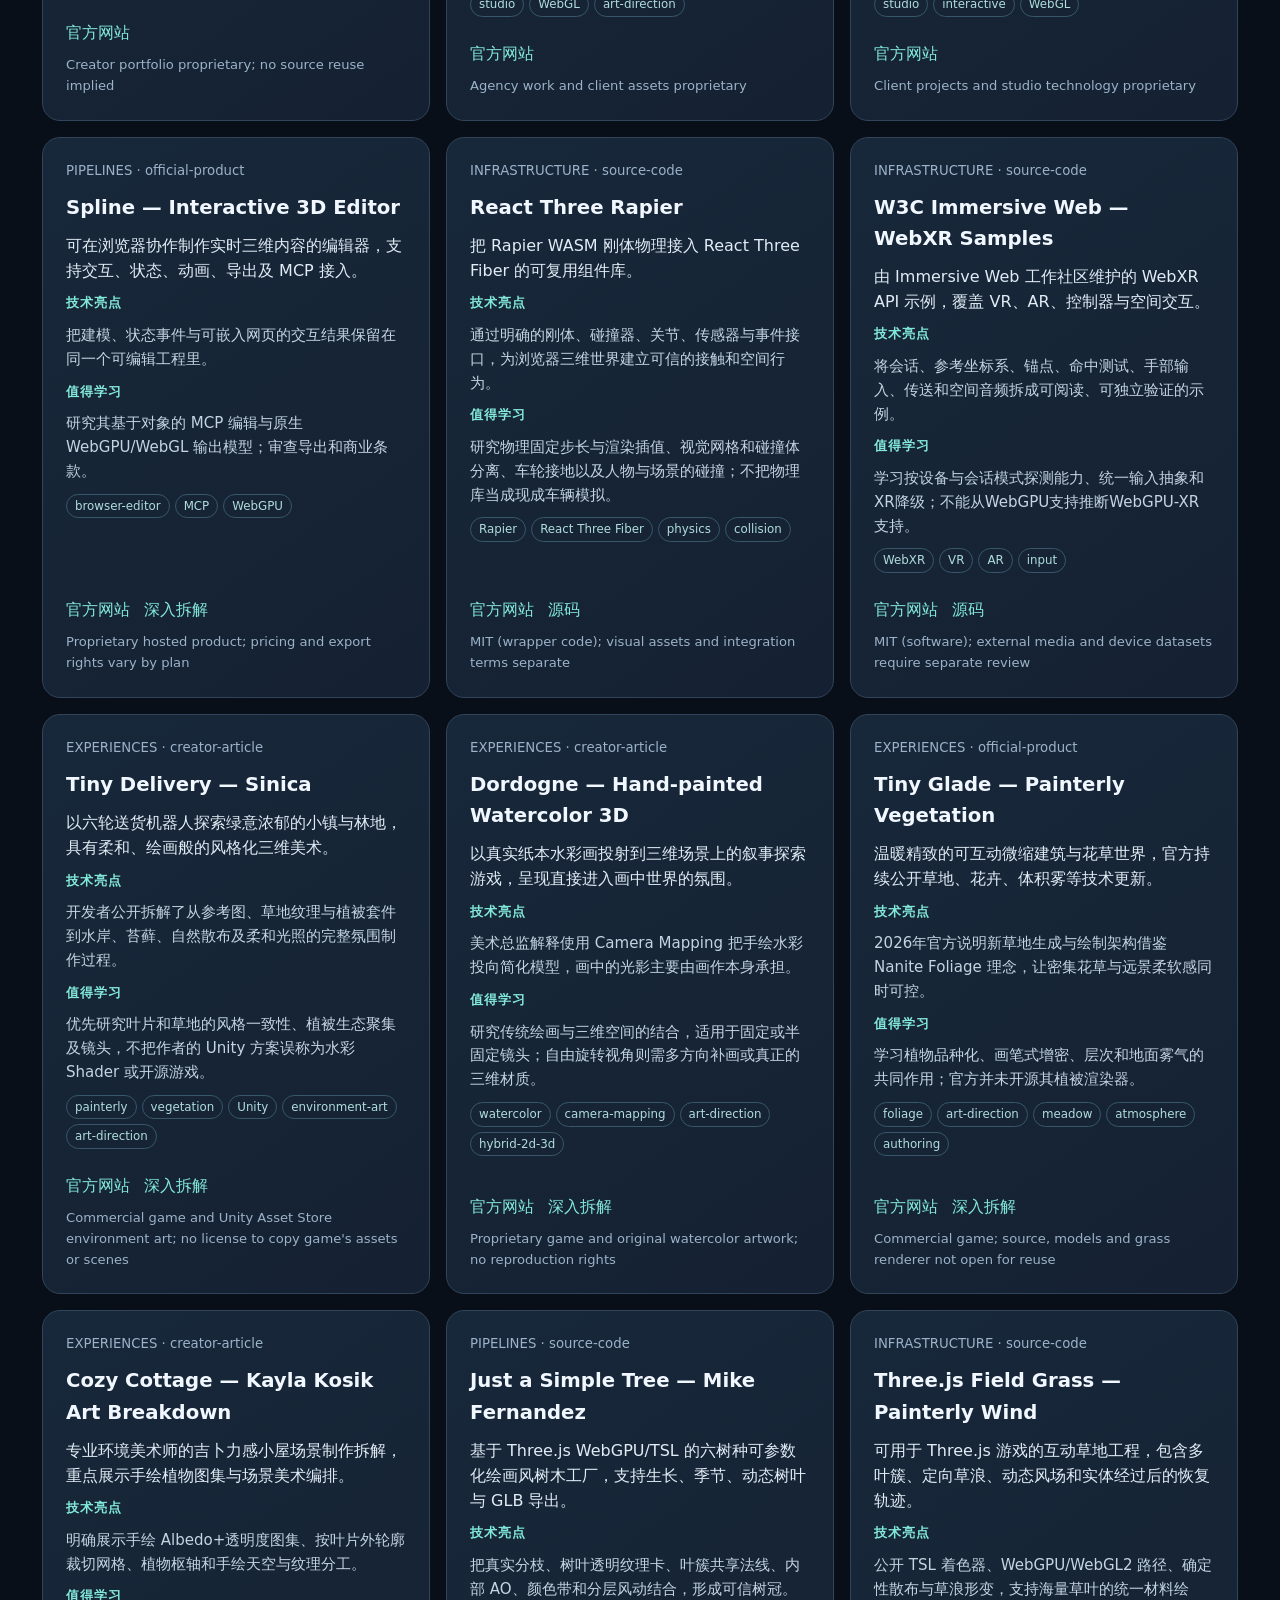
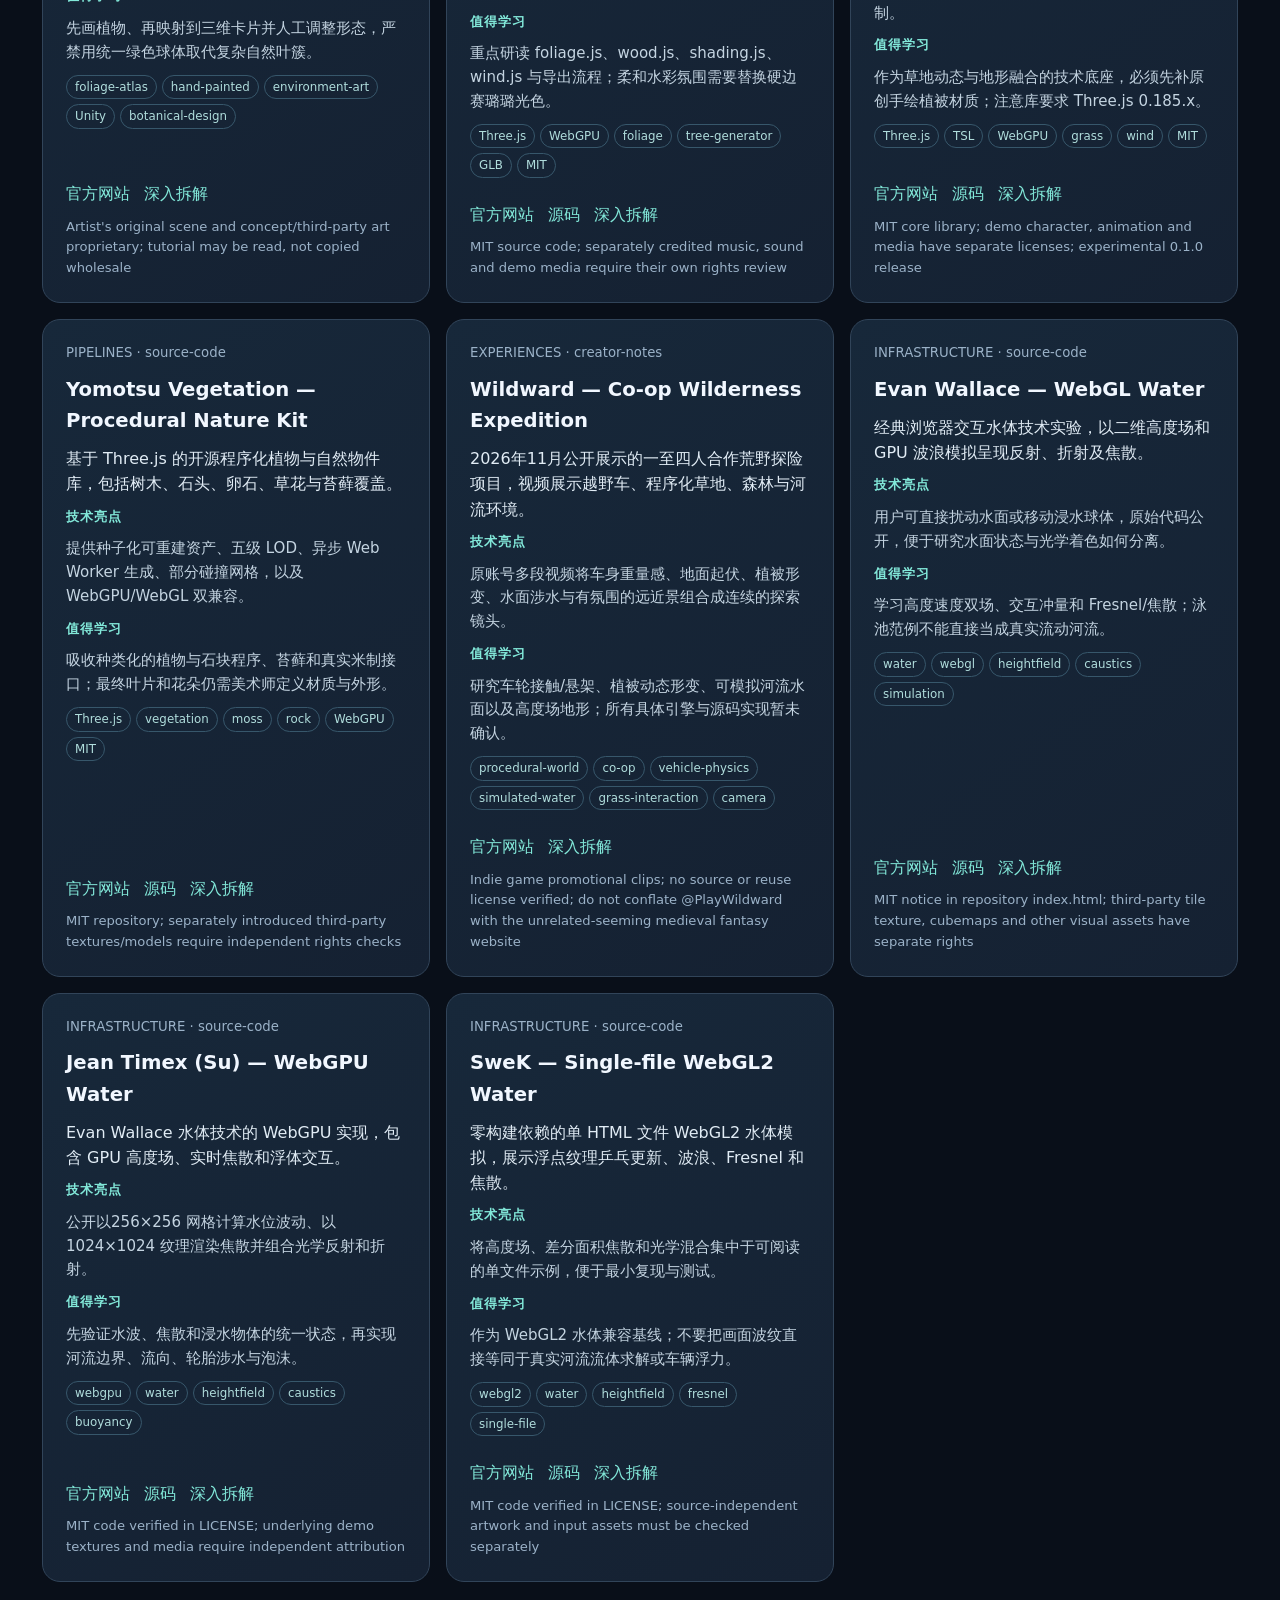
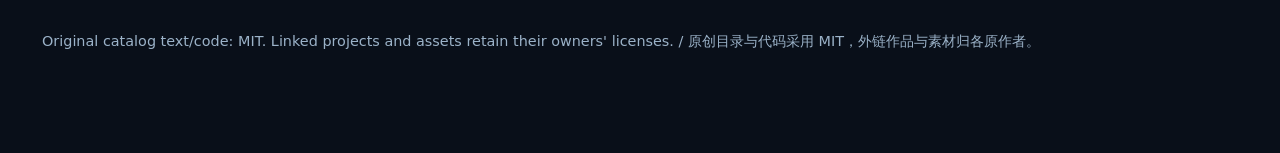
==== commit 164c61e7: "docs(atlas): link five-lane board and validate independent bilingual workstreams in index.html" ====
--- a/index.html
+++ b/index.html
@@ -7,7 +7,7 @@
 .lab-feature a.launch:hover{background:#c4fff7;text-decoration:none}
 @media(max-width:760px){.lab-feature{align-items:stretch;flex-direction:column}.lab-feature a.launch{text-align:center}}
 </style></head><body>
-<main class="container"><nav><a href="./creators.html">Creative People Atlas / 作者图谱</a><a href="https://github.com/star8592/open-immersive-atlas/blob/main/README.md">GitHub README</a><a href="https://github.com/star8592/open-immersive-atlas/blob/main/CATALOG.md">Bilingual catalog</a><a href="https://github.com/star8592/open-immersive-atlas/tree/main/docs/cases">Case studies / 技术拆解</a><a href="https://github.com/star8592/open-immersive-atlas/blob/main/CONTRIBUTING.md">Contribute</a><a href="https://github.com/star8592/open-immersive-atlas" rel="noopener noreferrer">GitHub ↗</a></nav><header><h1>Open <span>Immersive</span> Atlas</h1><p class="lead" id="lead">开放沉浸式技术图谱：发现卓越的 Web3D、游戏、AI 资产工厂、引擎与渲染技术，理解它们真正厉害在哪里。</p></header>
+<main class="container"><nav><a href="./research.html">Five Research Lanes / 五线研究</a><a href="./creators.html">Creative People Atlas / 作者图谱</a><a href="https://github.com/star8592/open-immersive-atlas/blob/main/README.md">GitHub README</a><a href="https://github.com/star8592/open-immersive-atlas/blob/main/CATALOG.md">Bilingual catalog</a><a href="https://github.com/star8592/open-immersive-atlas/tree/main/docs/cases">Case studies / 技术拆解</a><a href="https://github.com/star8592/open-immersive-atlas/blob/main/CONTRIBUTING.md">Contribute</a><a href="https://github.com/star8592/open-immersive-atlas" rel="noopener noreferrer">GitHub ↗</a></nav><header><h1>Open <span>Immersive</span> Atlas</h1><p class="lead" id="lead">开放沉浸式技术图谱：发现卓越的 Web3D、游戏、AI 资产工厂、引擎与渲染技术，理解它们真正厉害在哪里。</p></header>
 <section class="lab-feature" aria-labelledby="terrain-heading"><div><div class="lab-kicker">LIVE CODE LAB · 原创可运行技术实验</div><h2 id="terrain-heading">Spatial Lab 01 / Procedural Terrain LOD</h2><p>Real WebGL2 geometry · 49 terrain chunks · adaptive LOD · granular shader · performance controls. / 真实 3D 地形、49 个瓦片、距离分级、细颗粒材质和交互式性能观察。</p></div><a class="launch" href="./labs/terrain-lod/">Launch terrain lab / 打开实验</a></section>
 <section class="lab-feature" aria-labelledby="inspector-heading"><div><div class="lab-kicker">LOCAL-FIRST ASSET QA · 离线模型预检</div><h2 id="inspector-heading">Spatial Lab 02 / GLB Asset Inspector</h2><p>Drop local GLB/glTF files · inspect buffers, accessors, meshes and node structure · export bilingual JSON findings. No uploads, no external fetches. / 拖入本地模型，检查结构并导出诊断，完全不上传。</p></div><a class="launch" href="./labs/glb-inspector/">Open GLB inspector / 打开模型检查台</a></section>
 <section class="lab-feature" aria-labelledby="render-heading"><div><div class="lab-kicker">REAL RENDERING COMPARISON · 原创双后端实验</div><h2 id="render-heading">Spatial Lab 03 / WebGPU × WebGL2</h2><p>One mesh and camera, two native shader pipelines, and optional real GPU timestamp queries. Separate GPU pass, JS API and rAF frame timing. / 共用几何与相机，新增真正 GPU 通道计时，严格区分 CPU 提交与浏览器帧间隔。</p></div><a class="launch" href="./labs/renderer-compare/">Open GPU timer lab / GPU 真实计时</a></section>
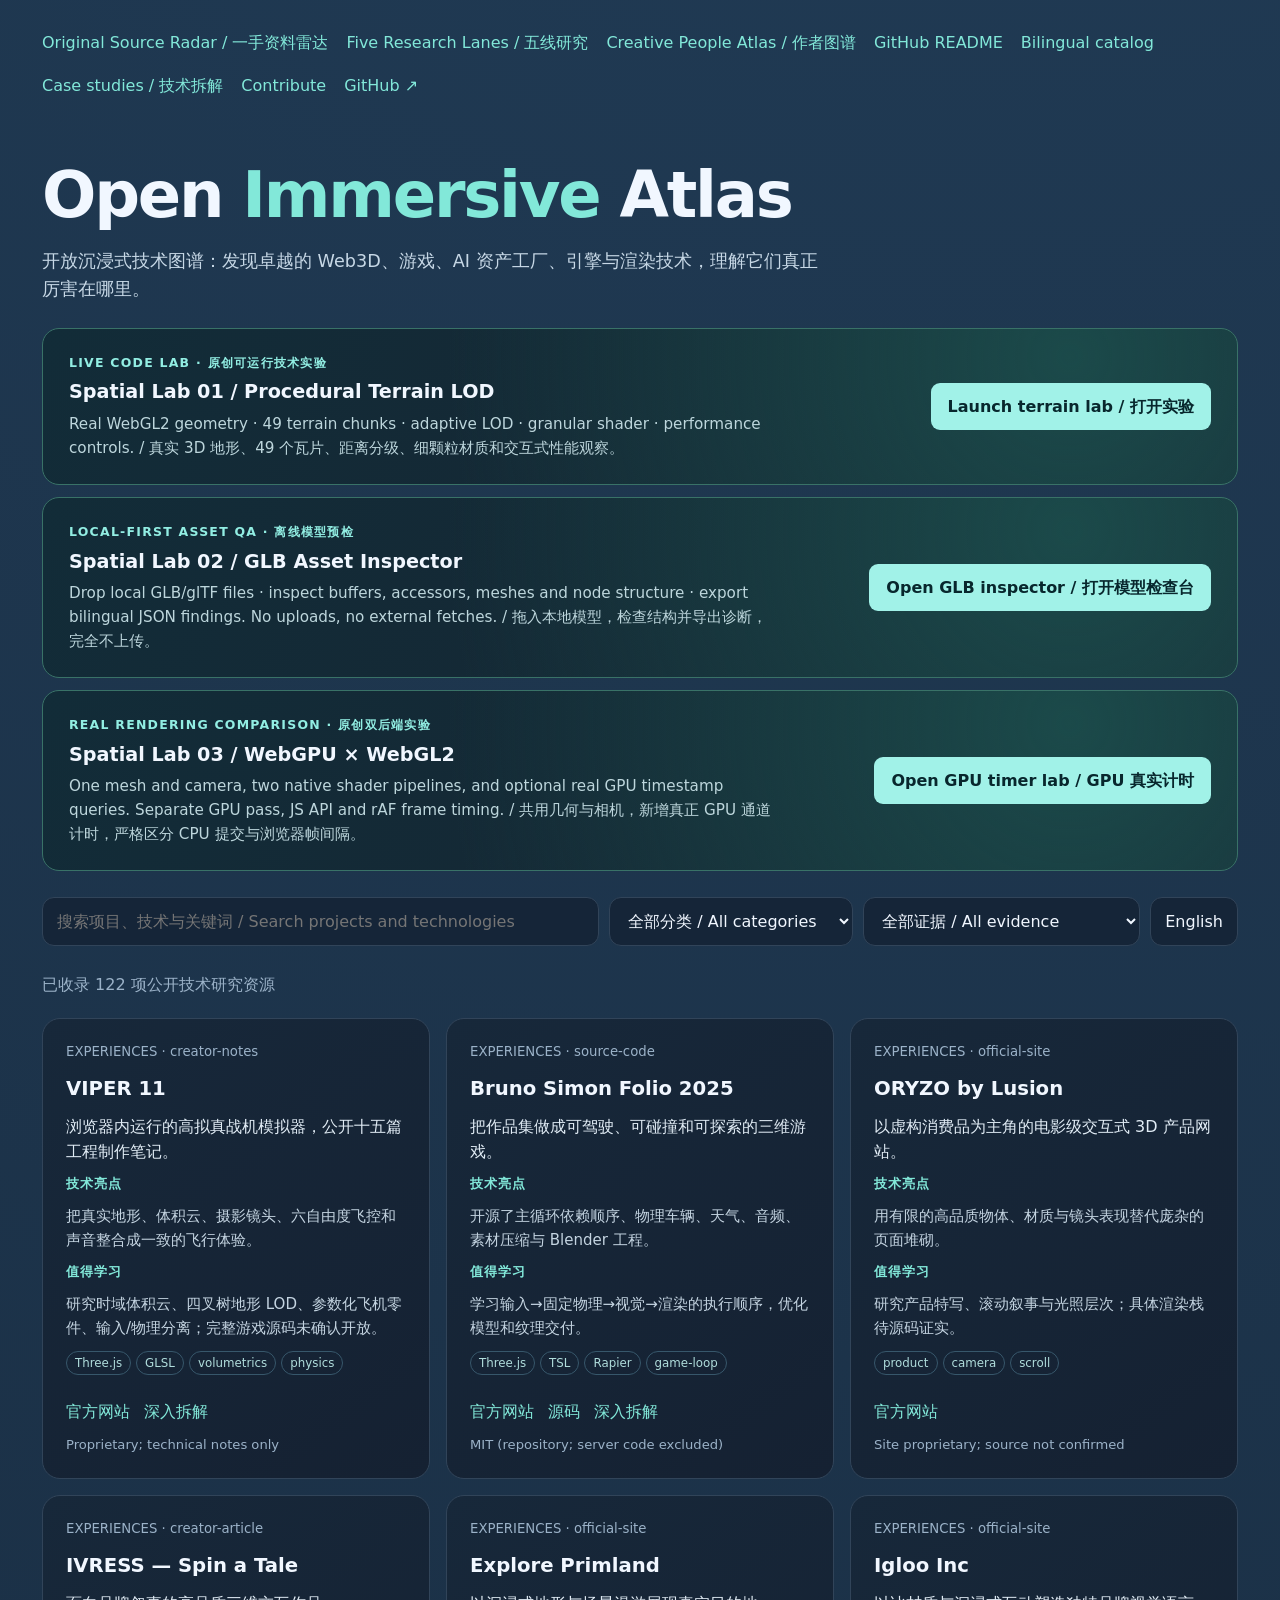
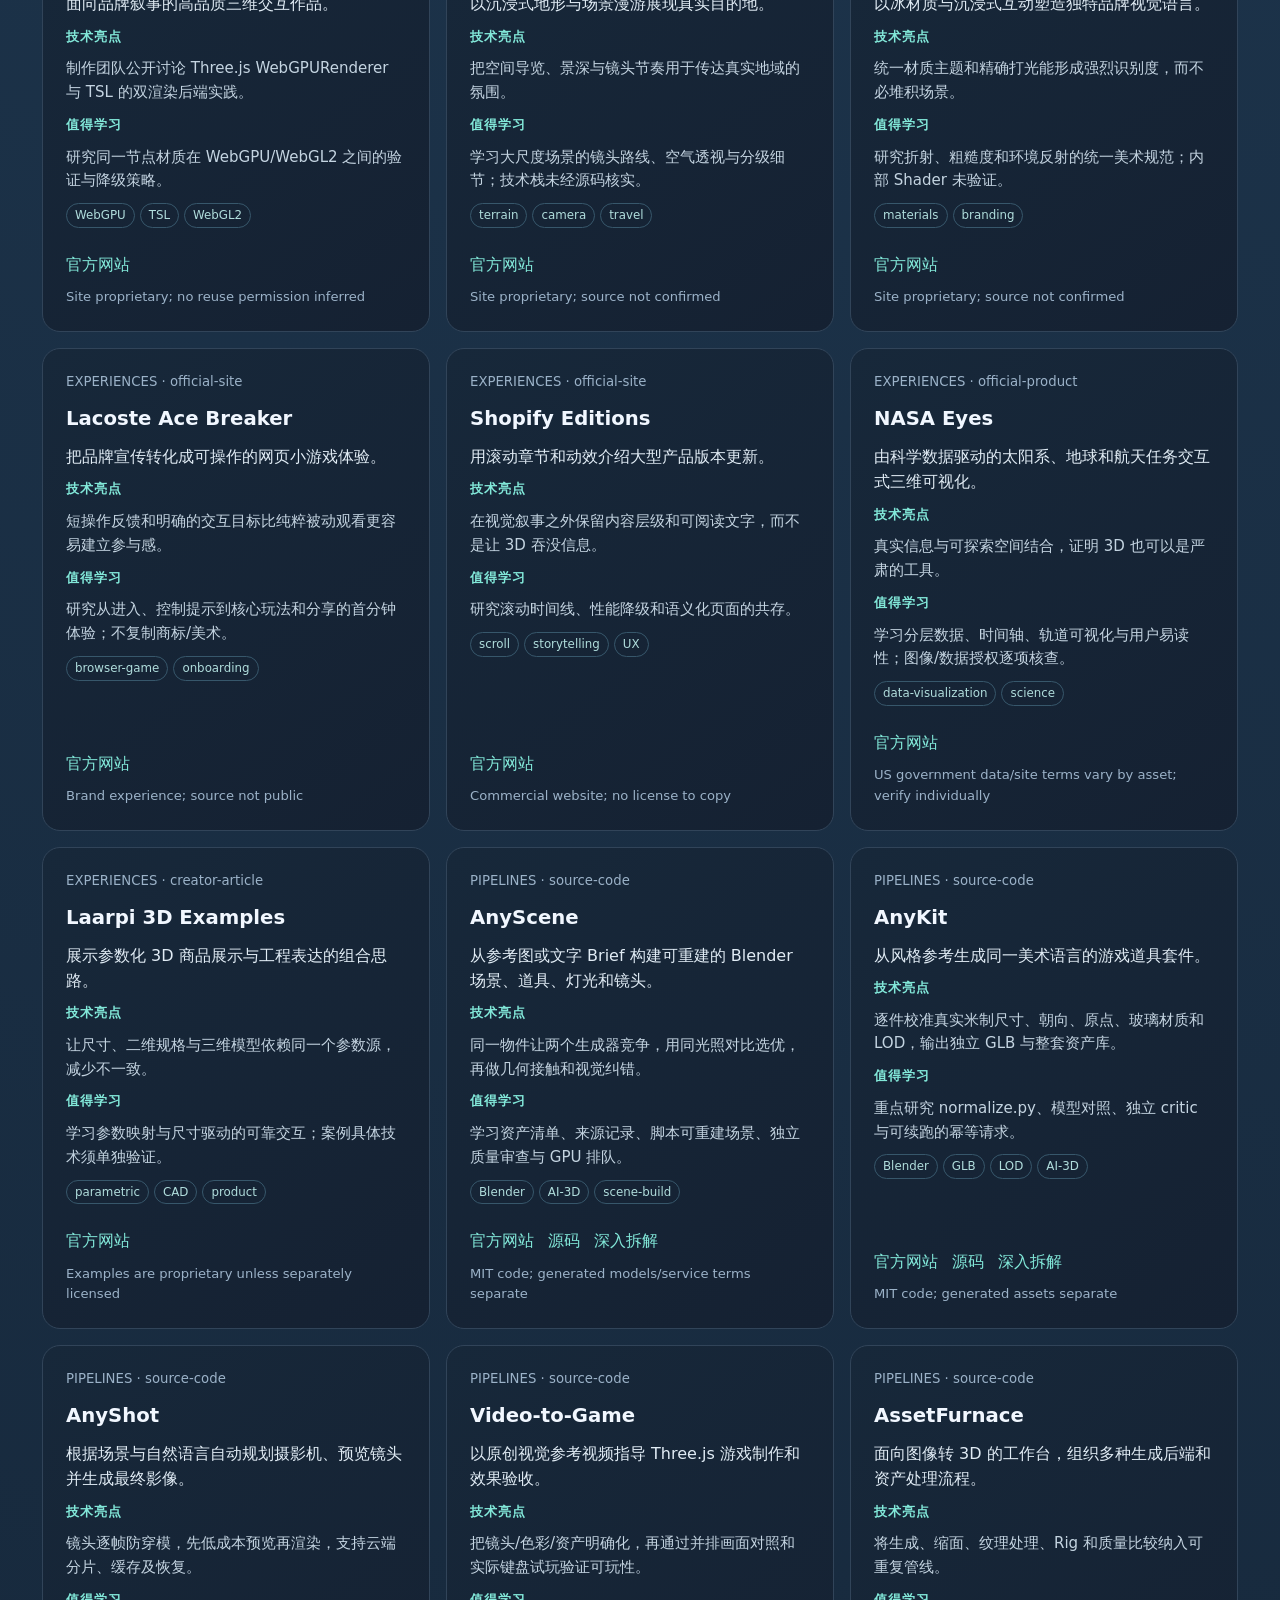
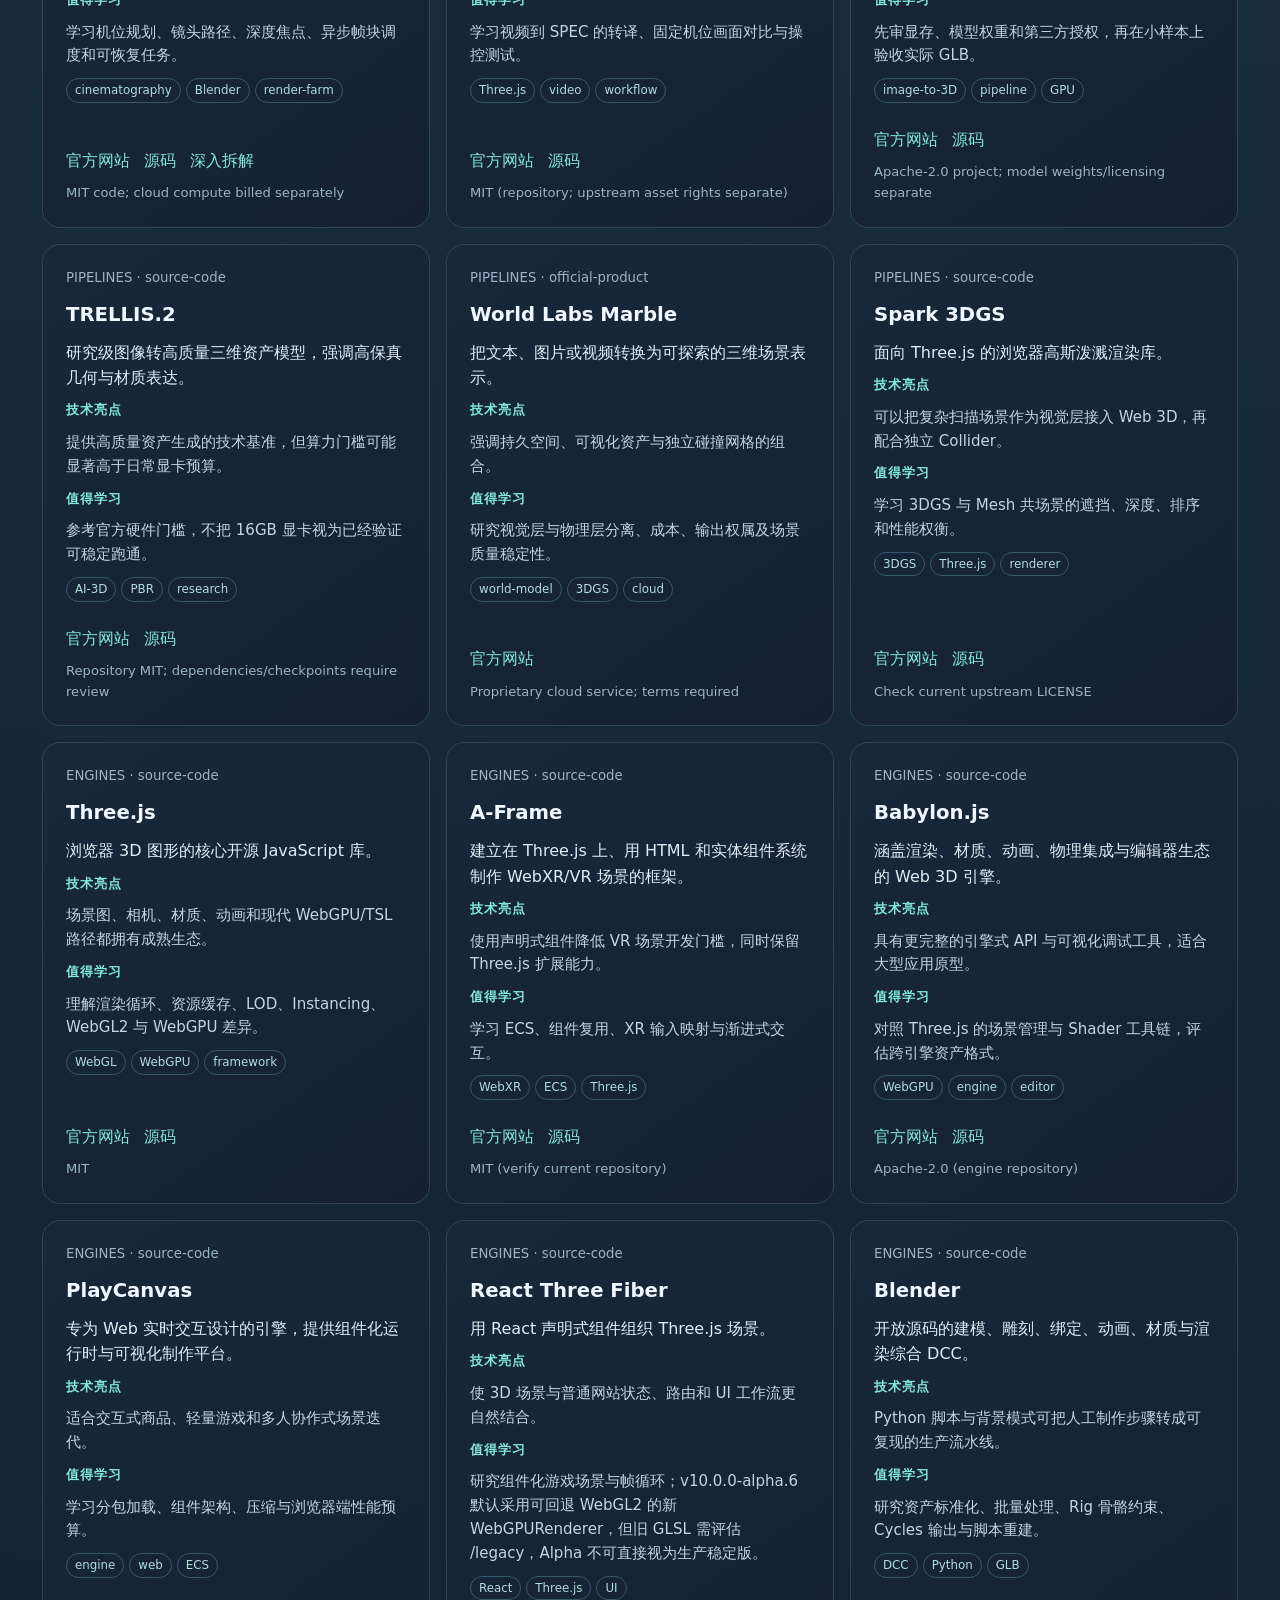
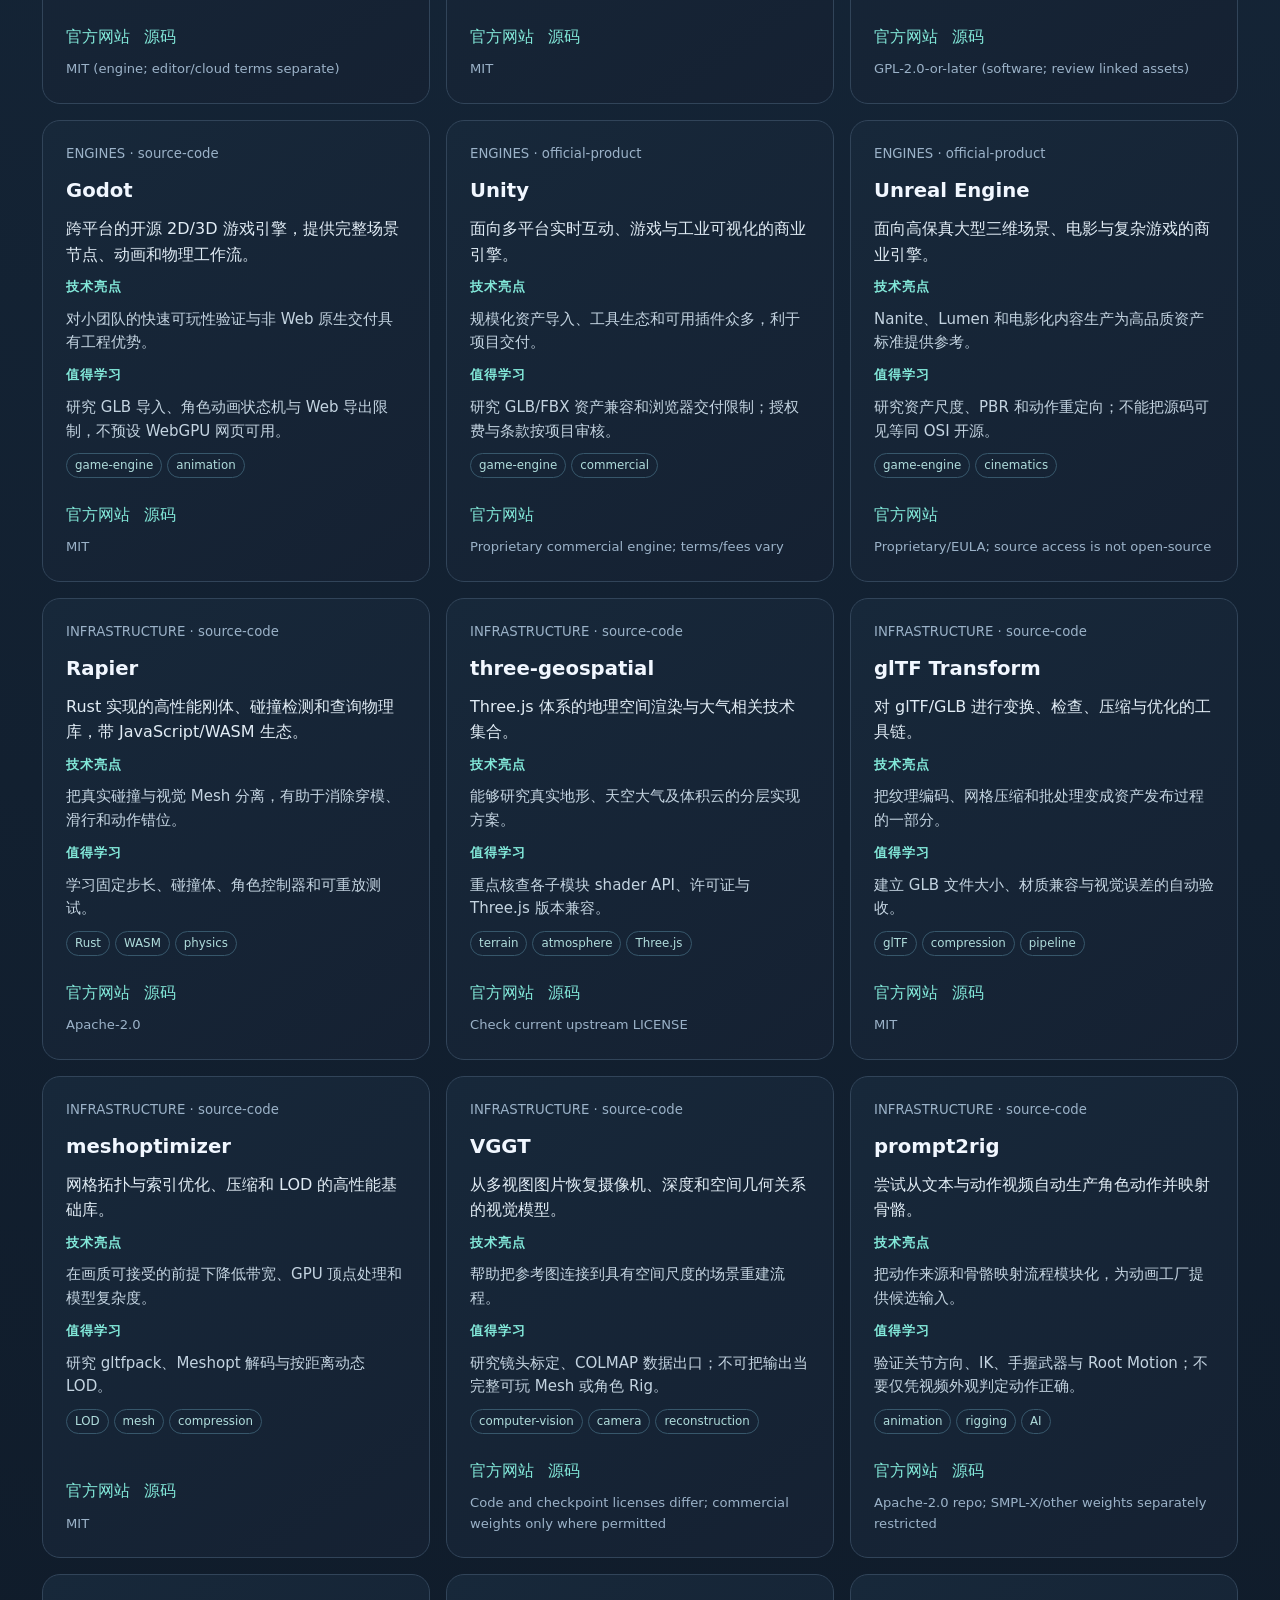
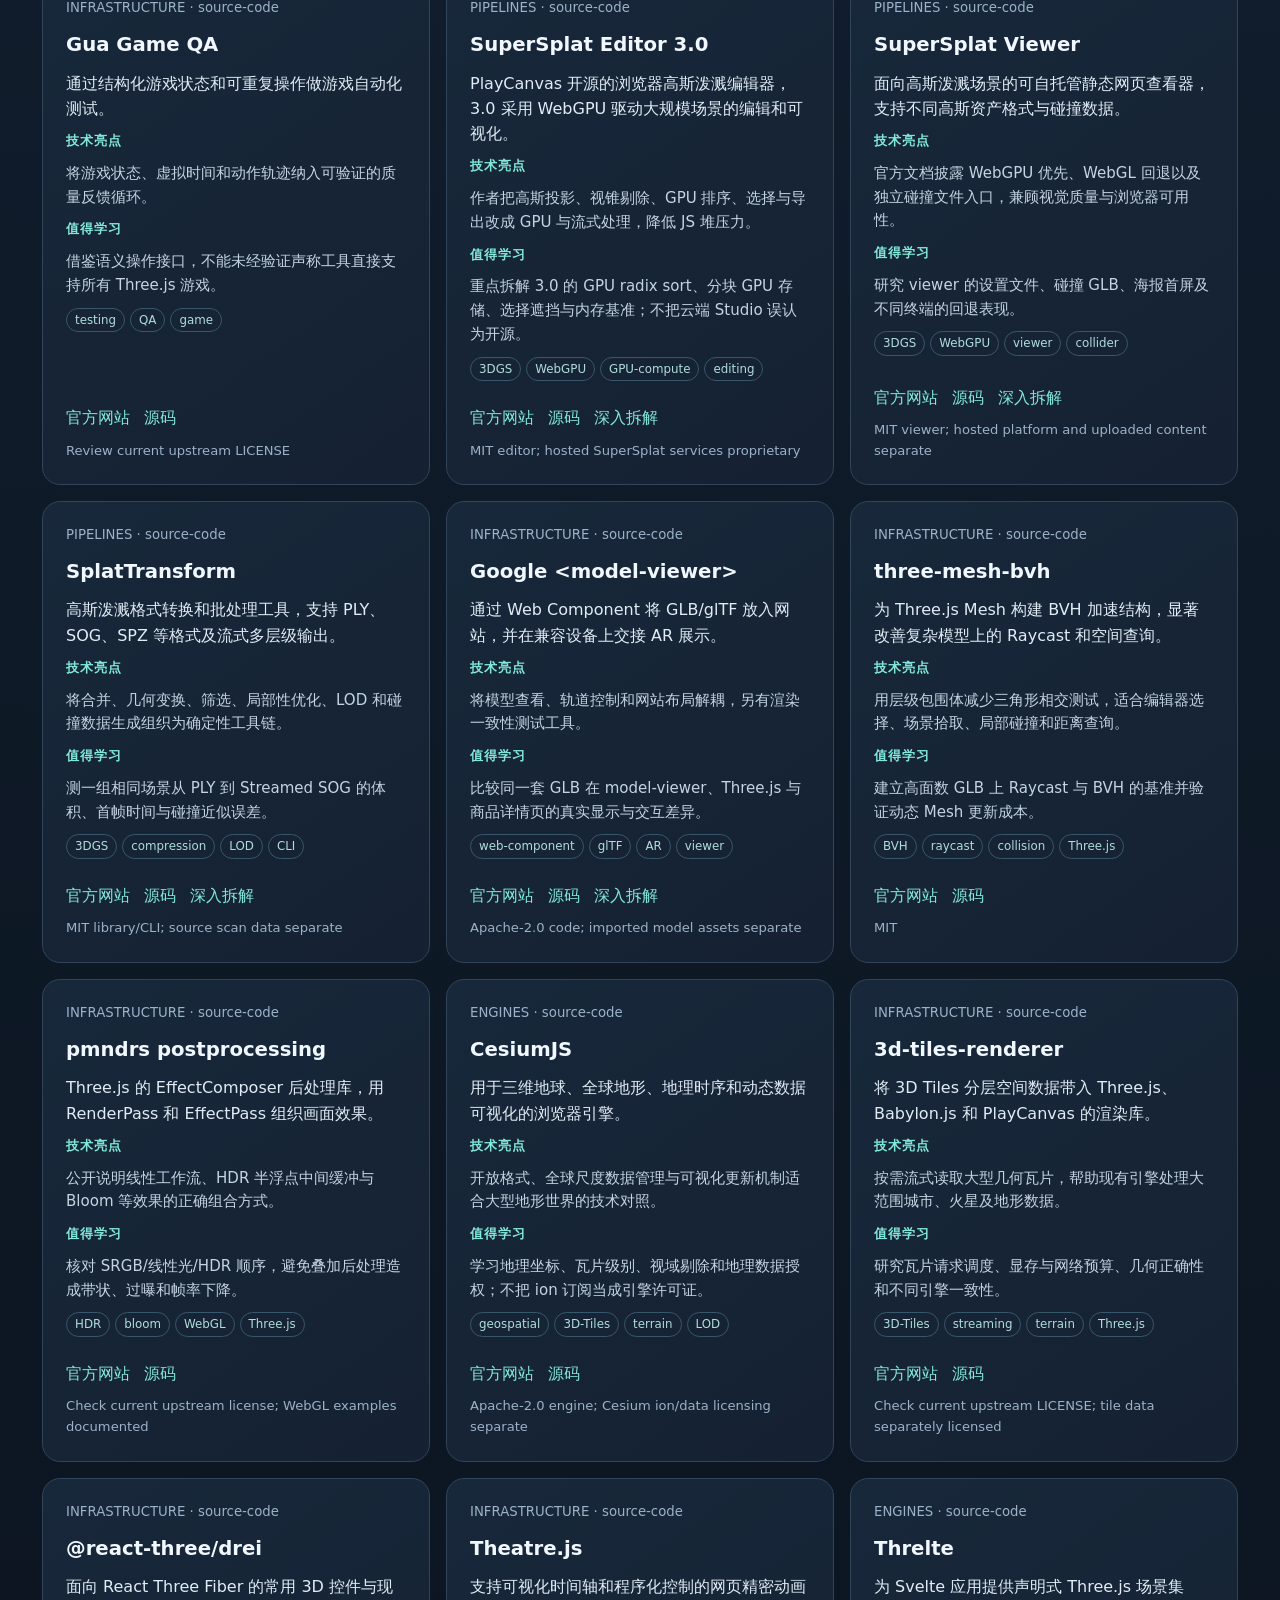
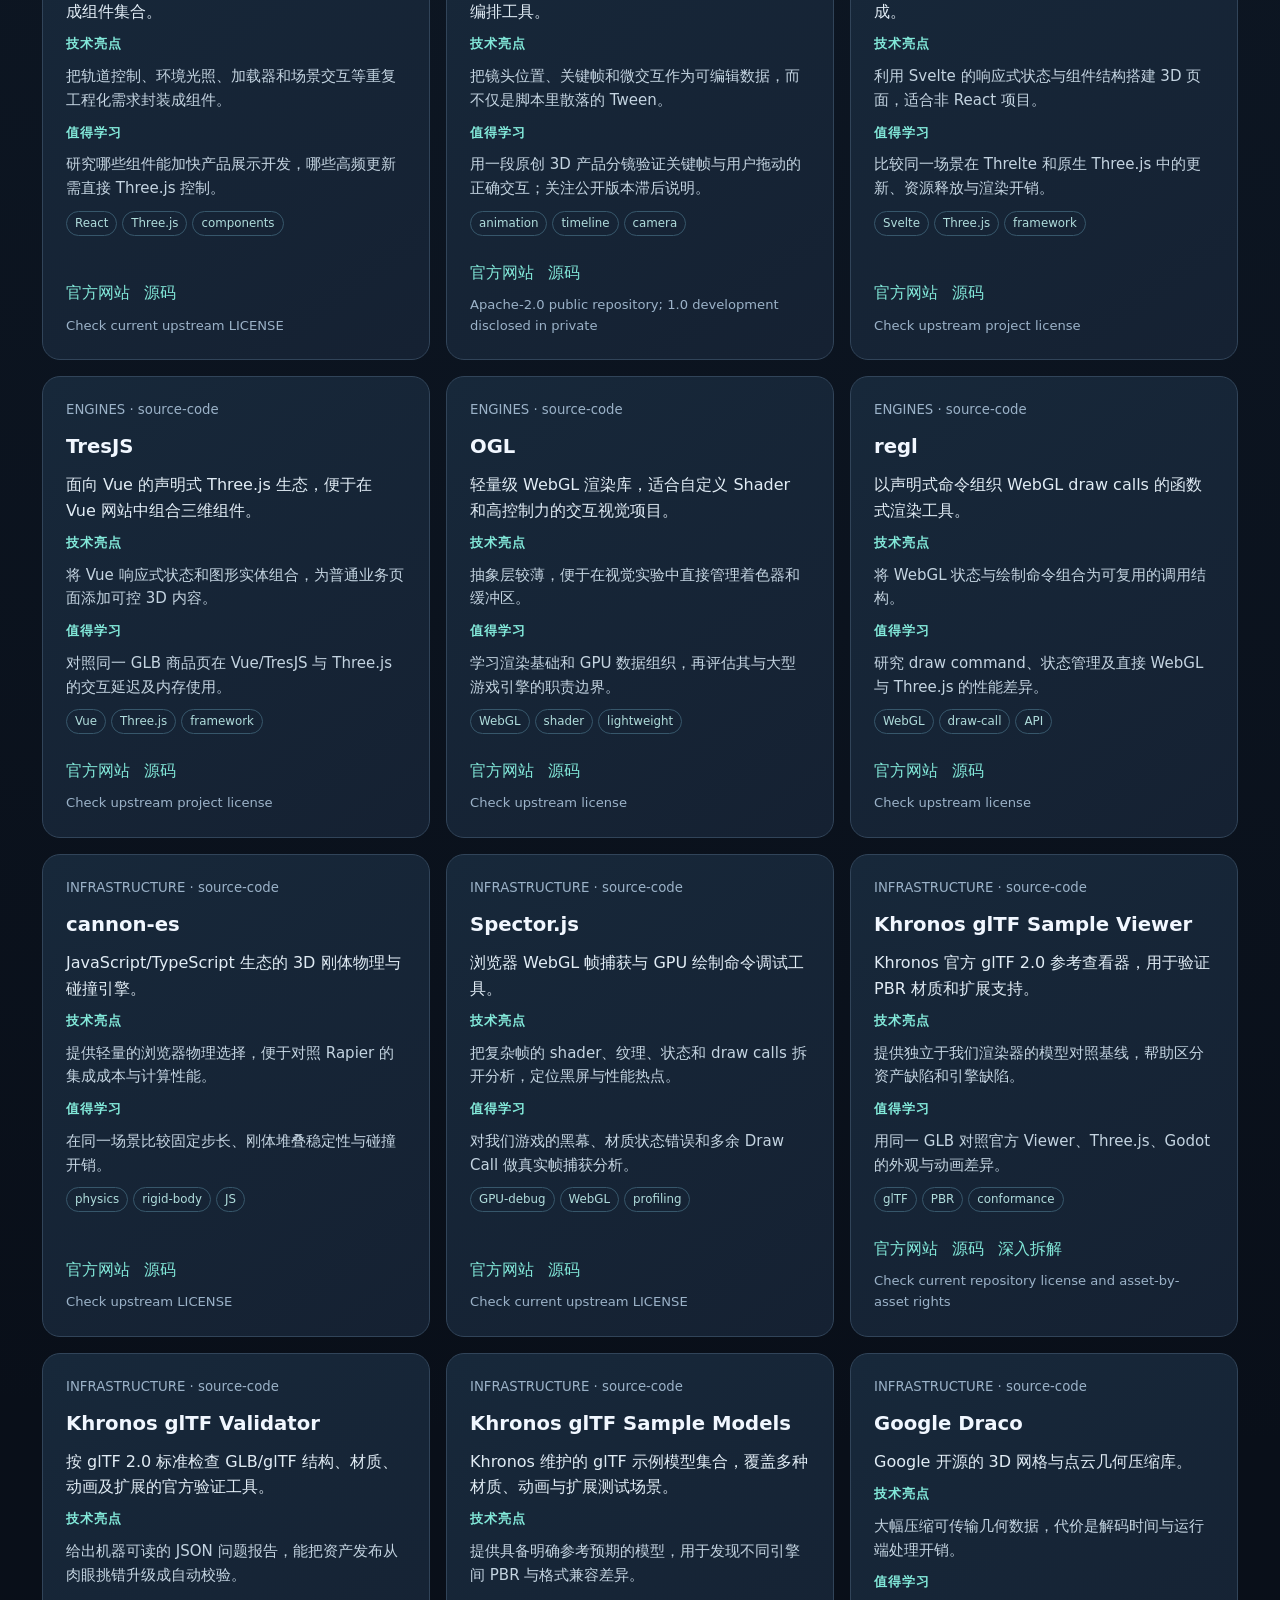
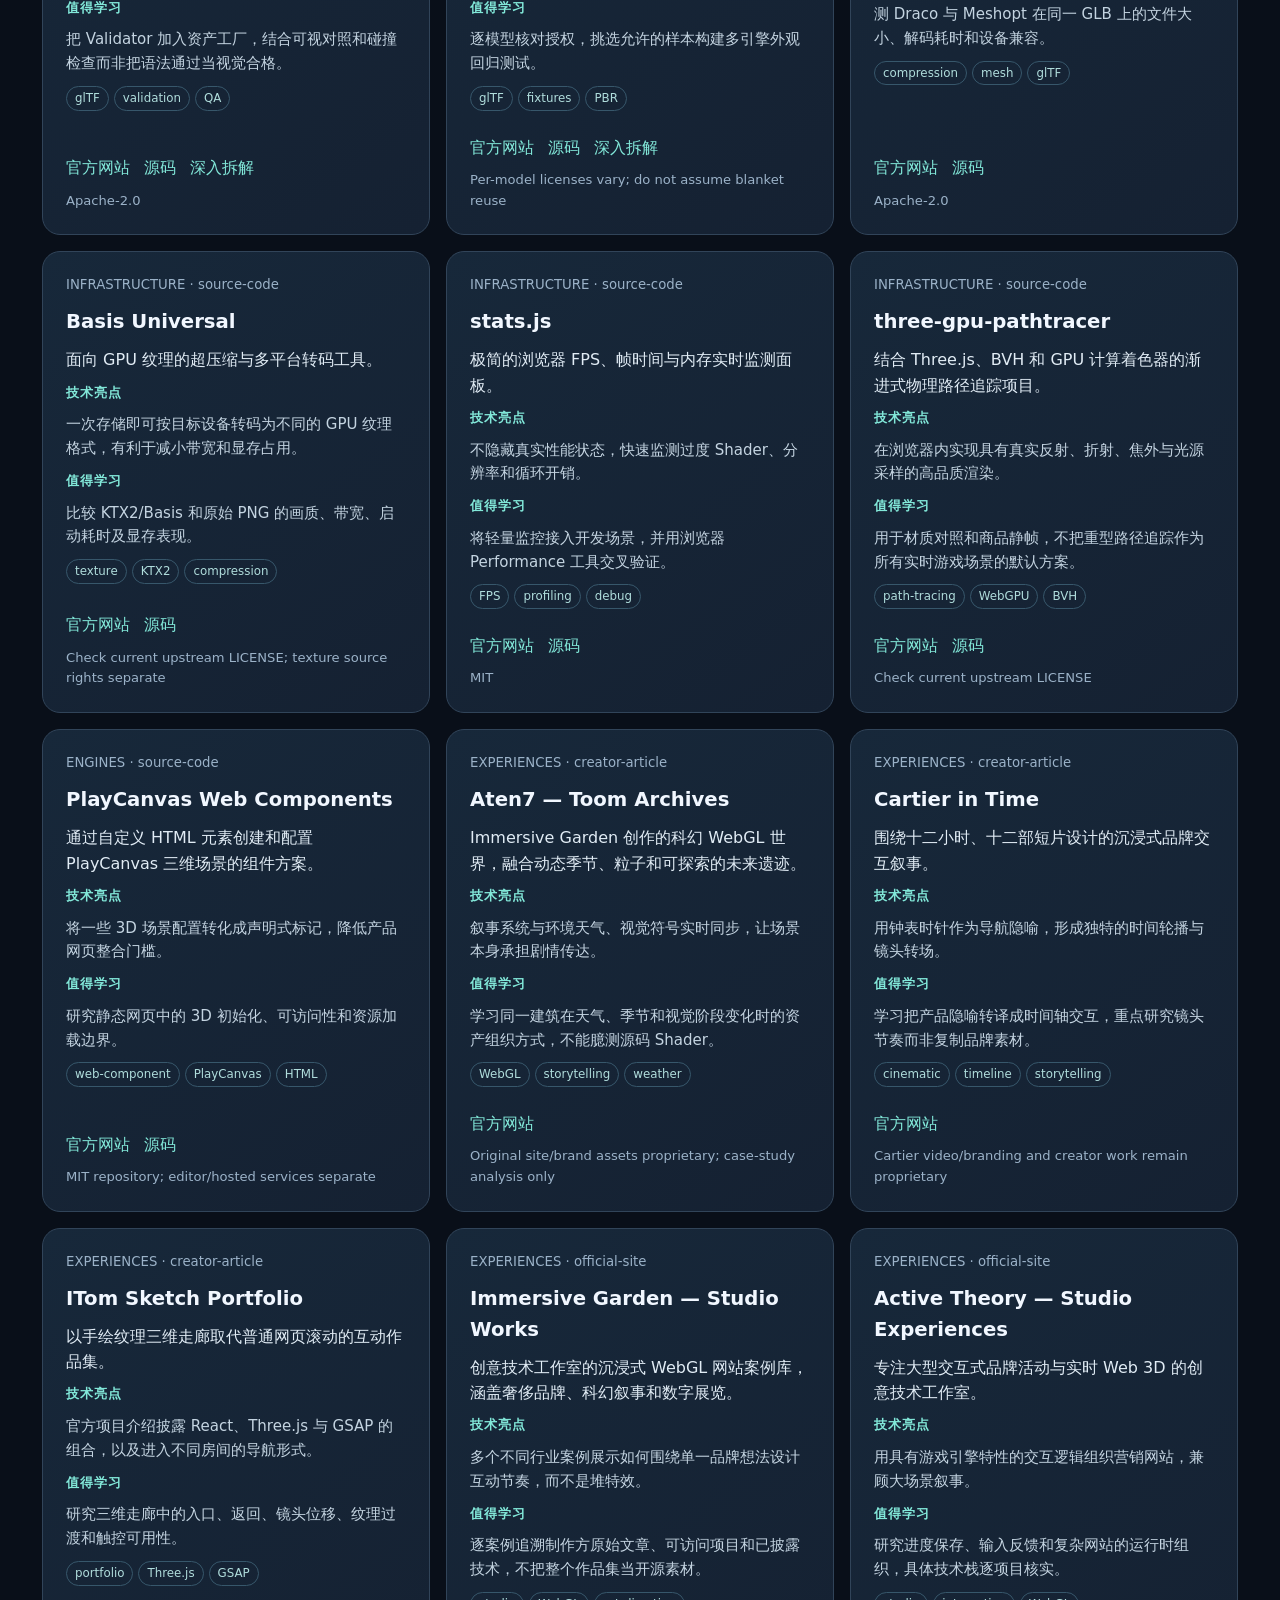
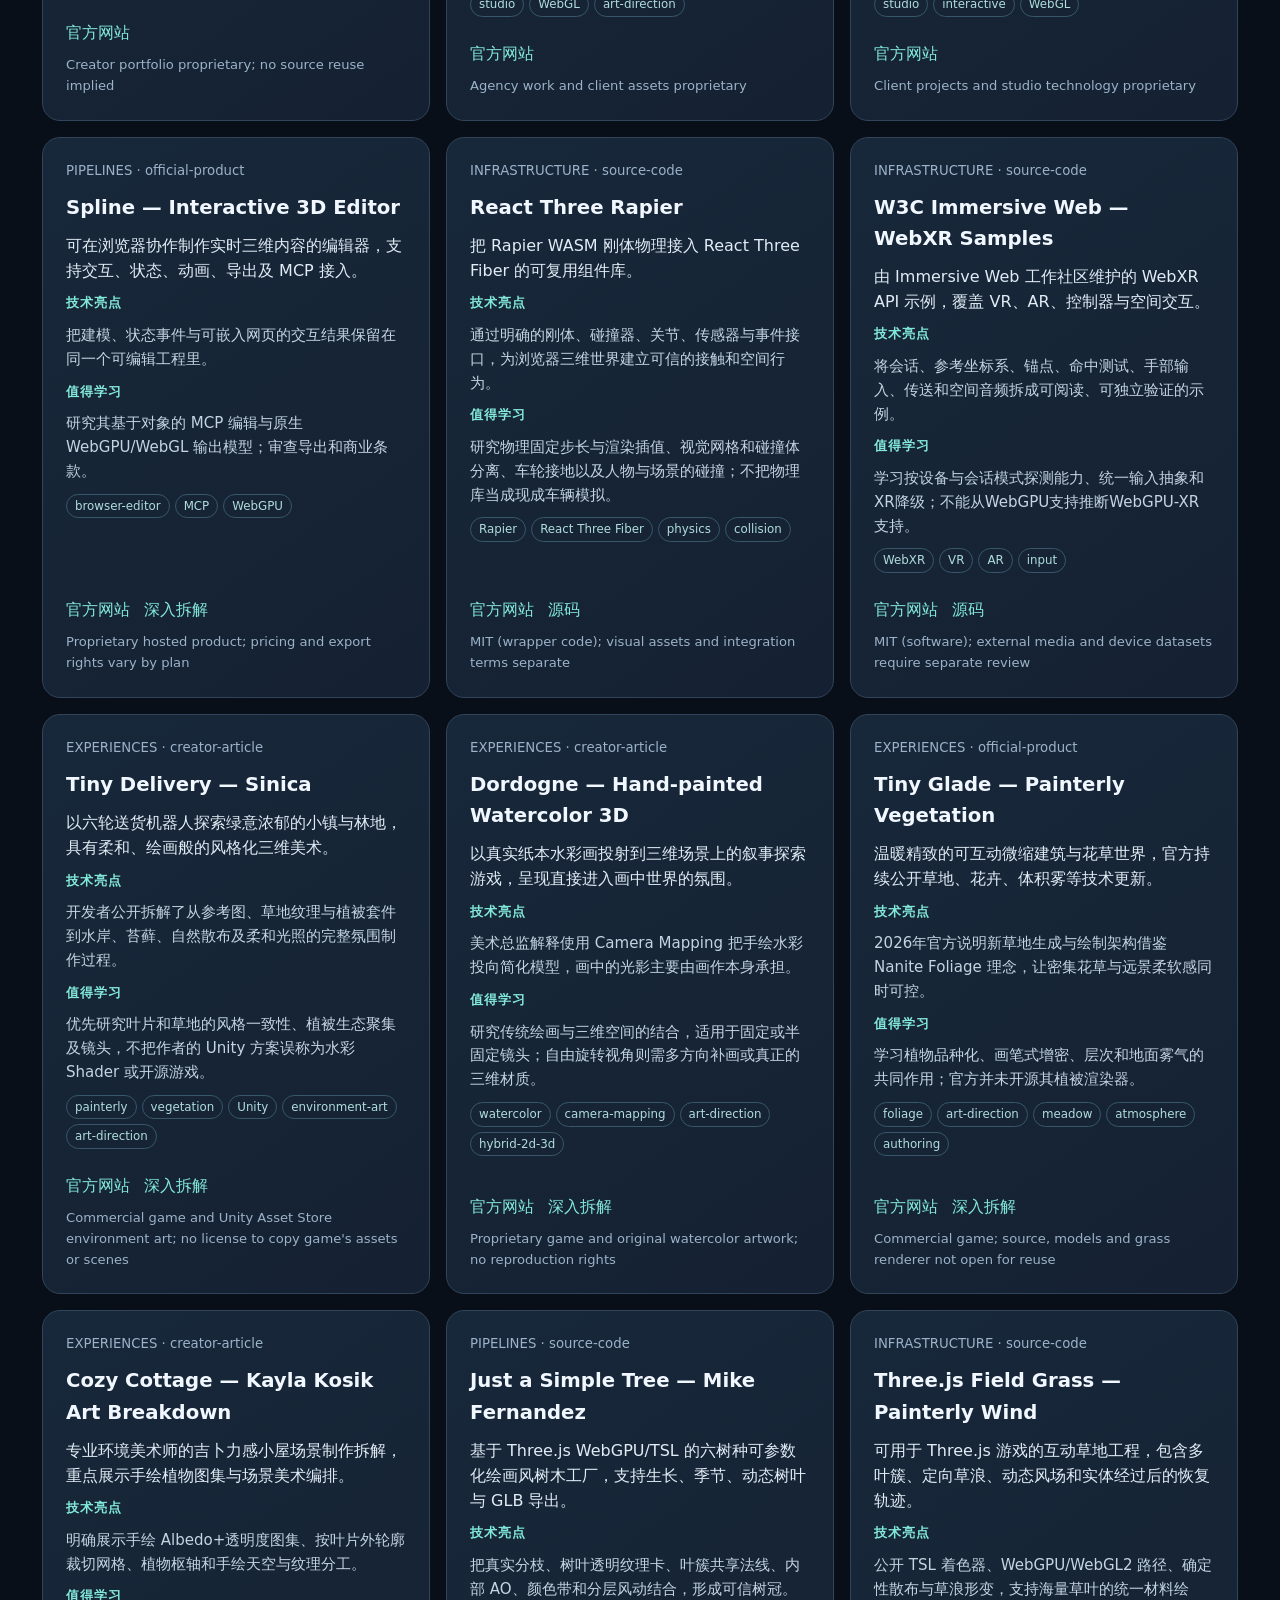
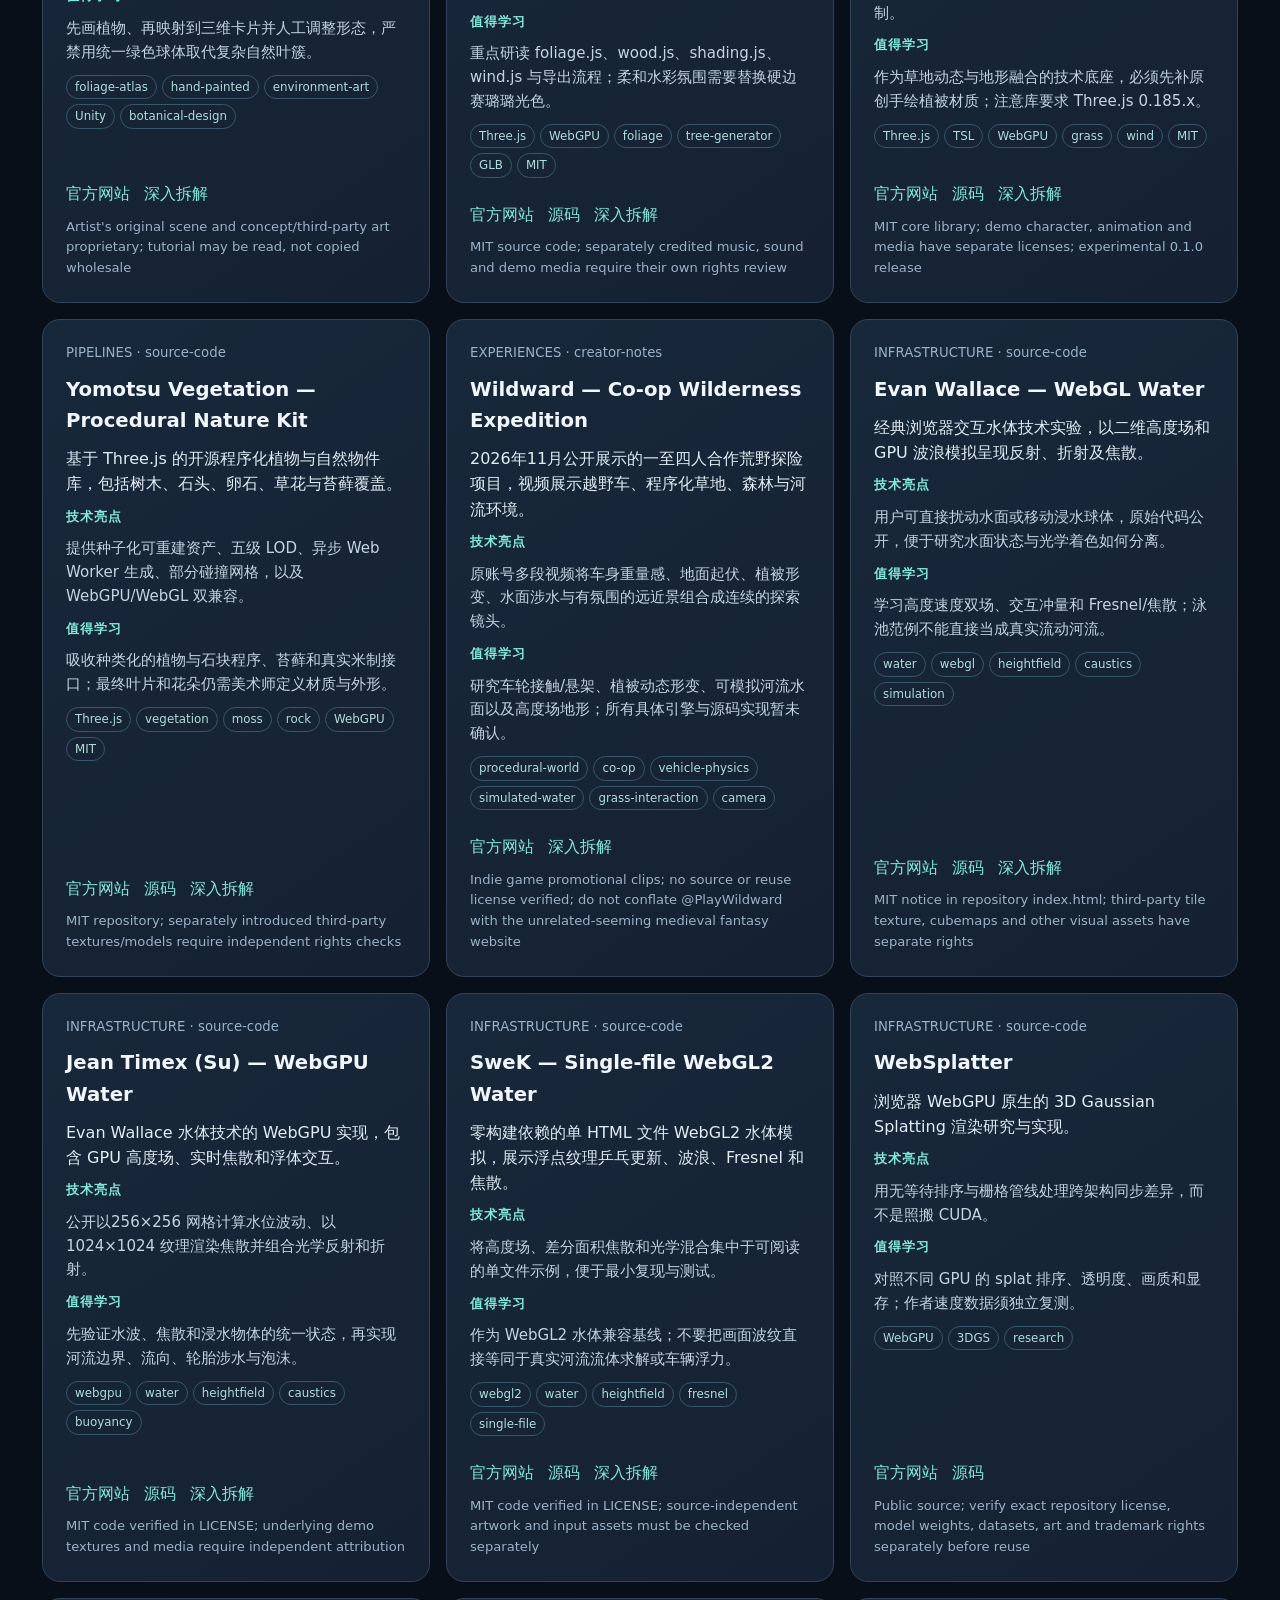
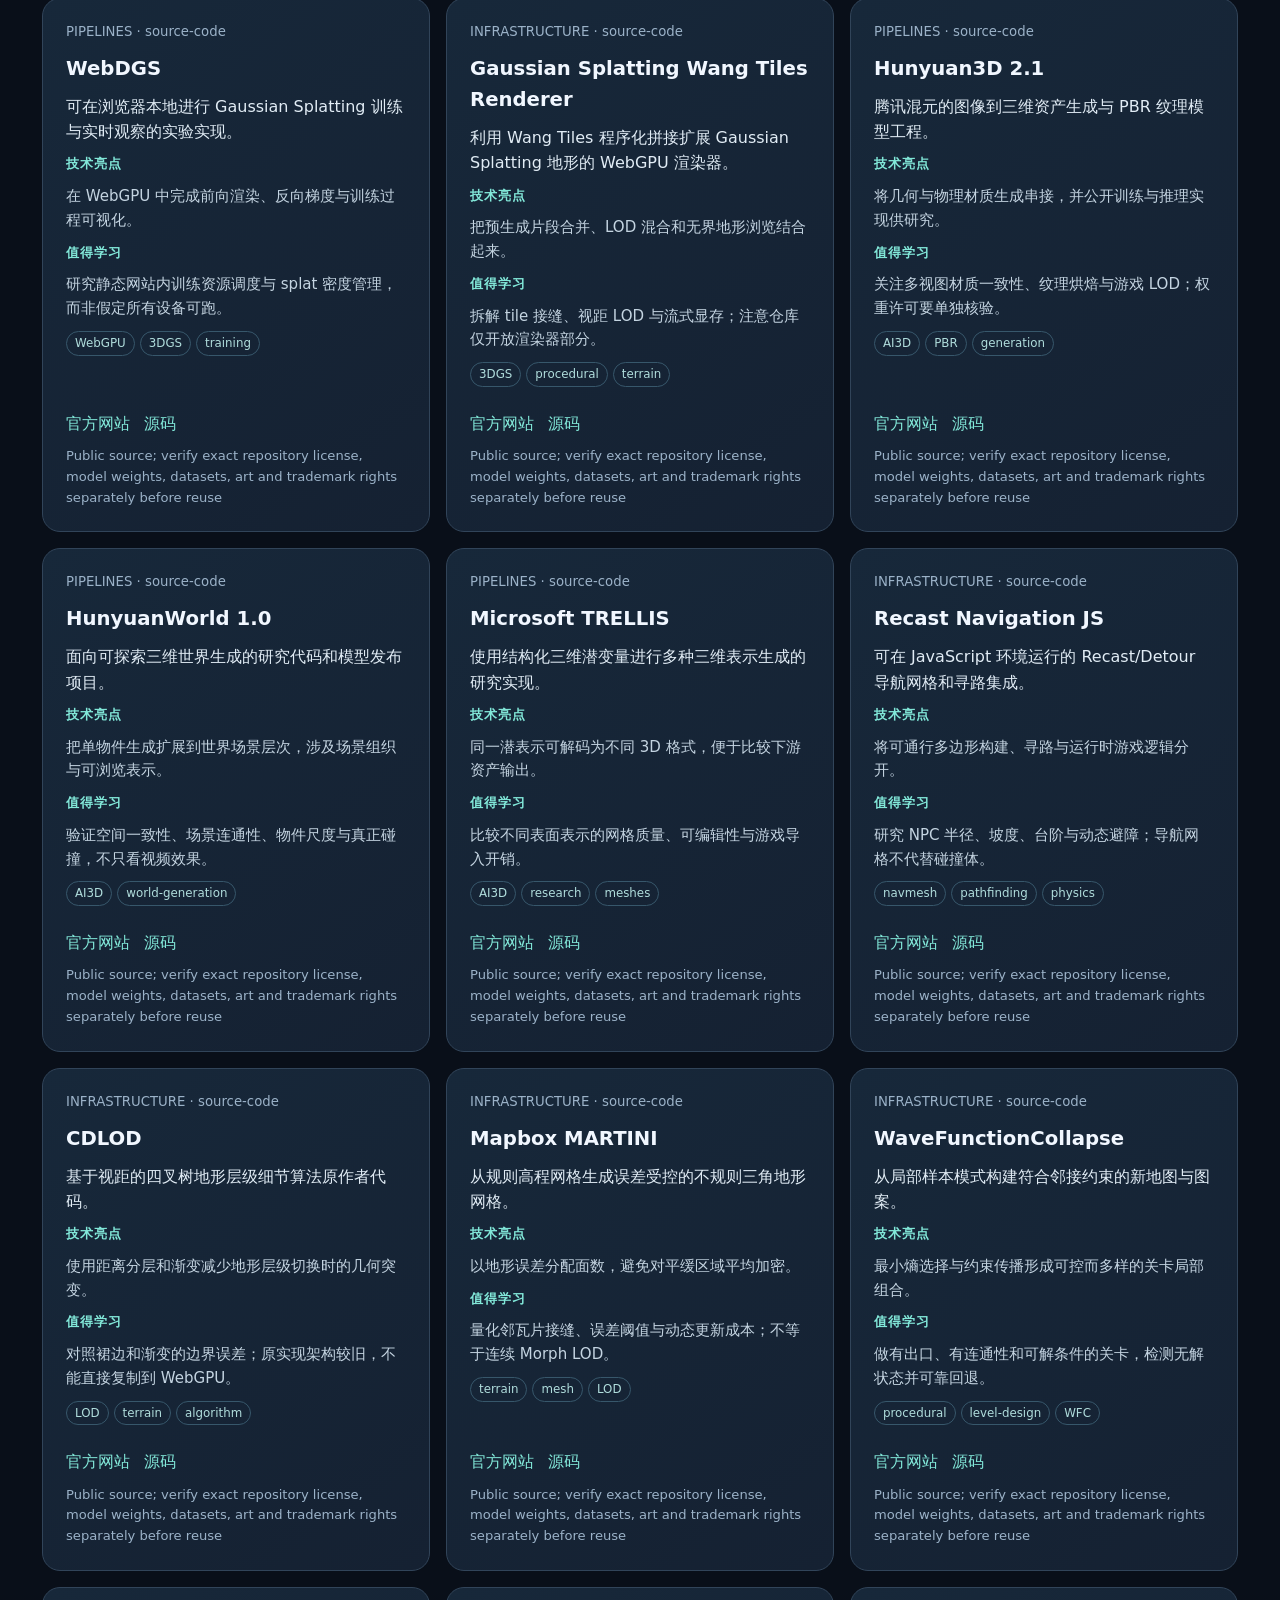
==== commit e769ac8a: "docs(atlas): connect 122 curated projects and separate original-source intelligence radar in index.h" ====
--- a/index.html
+++ b/index.html
@@ -7,7 +7,7 @@
 .lab-feature a.launch:hover{background:#c4fff7;text-decoration:none}
 @media(max-width:760px){.lab-feature{align-items:stretch;flex-direction:column}.lab-feature a.launch{text-align:center}}
 </style></head><body>
-<main class="container"><nav><a href="./research.html">Five Research Lanes / 五线研究</a><a href="./creators.html">Creative People Atlas / 作者图谱</a><a href="https://github.com/star8592/open-immersive-atlas/blob/main/README.md">GitHub README</a><a href="https://github.com/star8592/open-immersive-atlas/blob/main/CATALOG.md">Bilingual catalog</a><a href="https://github.com/star8592/open-immersive-atlas/tree/main/docs/cases">Case studies / 技术拆解</a><a href="https://github.com/star8592/open-immersive-atlas/blob/main/CONTRIBUTING.md">Contribute</a><a href="https://github.com/star8592/open-immersive-atlas" rel="noopener noreferrer">GitHub ↗</a></nav><header><h1>Open <span>Immersive</span> Atlas</h1><p class="lead" id="lead">开放沉浸式技术图谱：发现卓越的 Web3D、游戏、AI 资产工厂、引擎与渲染技术，理解它们真正厉害在哪里。</p></header>
+<main class="container"><nav><a href="./sources.html">Original Source Radar / 一手资料雷达</a><a href="./research.html">Five Research Lanes / 五线研究</a><a href="./creators.html">Creative People Atlas / 作者图谱</a><a href="https://github.com/star8592/open-immersive-atlas/blob/main/README.md">GitHub README</a><a href="https://github.com/star8592/open-immersive-atlas/blob/main/CATALOG.md">Bilingual catalog</a><a href="https://github.com/star8592/open-immersive-atlas/tree/main/docs/cases">Case studies / 技术拆解</a><a href="https://github.com/star8592/open-immersive-atlas/blob/main/CONTRIBUTING.md">Contribute</a><a href="https://github.com/star8592/open-immersive-atlas" rel="noopener noreferrer">GitHub ↗</a></nav><header><h1>Open <span>Immersive</span> Atlas</h1><p class="lead" id="lead">开放沉浸式技术图谱：发现卓越的 Web3D、游戏、AI 资产工厂、引擎与渲染技术，理解它们真正厉害在哪里。</p></header>
 <section class="lab-feature" aria-labelledby="terrain-heading"><div><div class="lab-kicker">LIVE CODE LAB · 原创可运行技术实验</div><h2 id="terrain-heading">Spatial Lab 01 / Procedural Terrain LOD</h2><p>Real WebGL2 geometry · 49 terrain chunks · adaptive LOD · granular shader · performance controls. / 真实 3D 地形、49 个瓦片、距离分级、细颗粒材质和交互式性能观察。</p></div><a class="launch" href="./labs/terrain-lod/">Launch terrain lab / 打开实验</a></section>
 <section class="lab-feature" aria-labelledby="inspector-heading"><div><div class="lab-kicker">LOCAL-FIRST ASSET QA · 离线模型预检</div><h2 id="inspector-heading">Spatial Lab 02 / GLB Asset Inspector</h2><p>Drop local GLB/glTF files · inspect buffers, accessors, meshes and node structure · export bilingual JSON findings. No uploads, no external fetches. / 拖入本地模型，检查结构并导出诊断，完全不上传。</p></div><a class="launch" href="./labs/glb-inspector/">Open GLB inspector / 打开模型检查台</a></section>
 <section class="lab-feature" aria-labelledby="render-heading"><div><div class="lab-kicker">REAL RENDERING COMPARISON · 原创双后端实验</div><h2 id="render-heading">Spatial Lab 03 / WebGPU × WebGL2</h2><p>One mesh and camera, two native shader pipelines, and optional real GPU timestamp queries. Separate GPU pass, JS API and rAF frame timing. / 共用几何与相机，新增真正 GPU 通道计时，严格区分 CPU 提交与浏览器帧间隔。</p></div><a class="launch" href="./labs/renderer-compare/">Open GPU timer lab / GPU 真实计时</a></section>
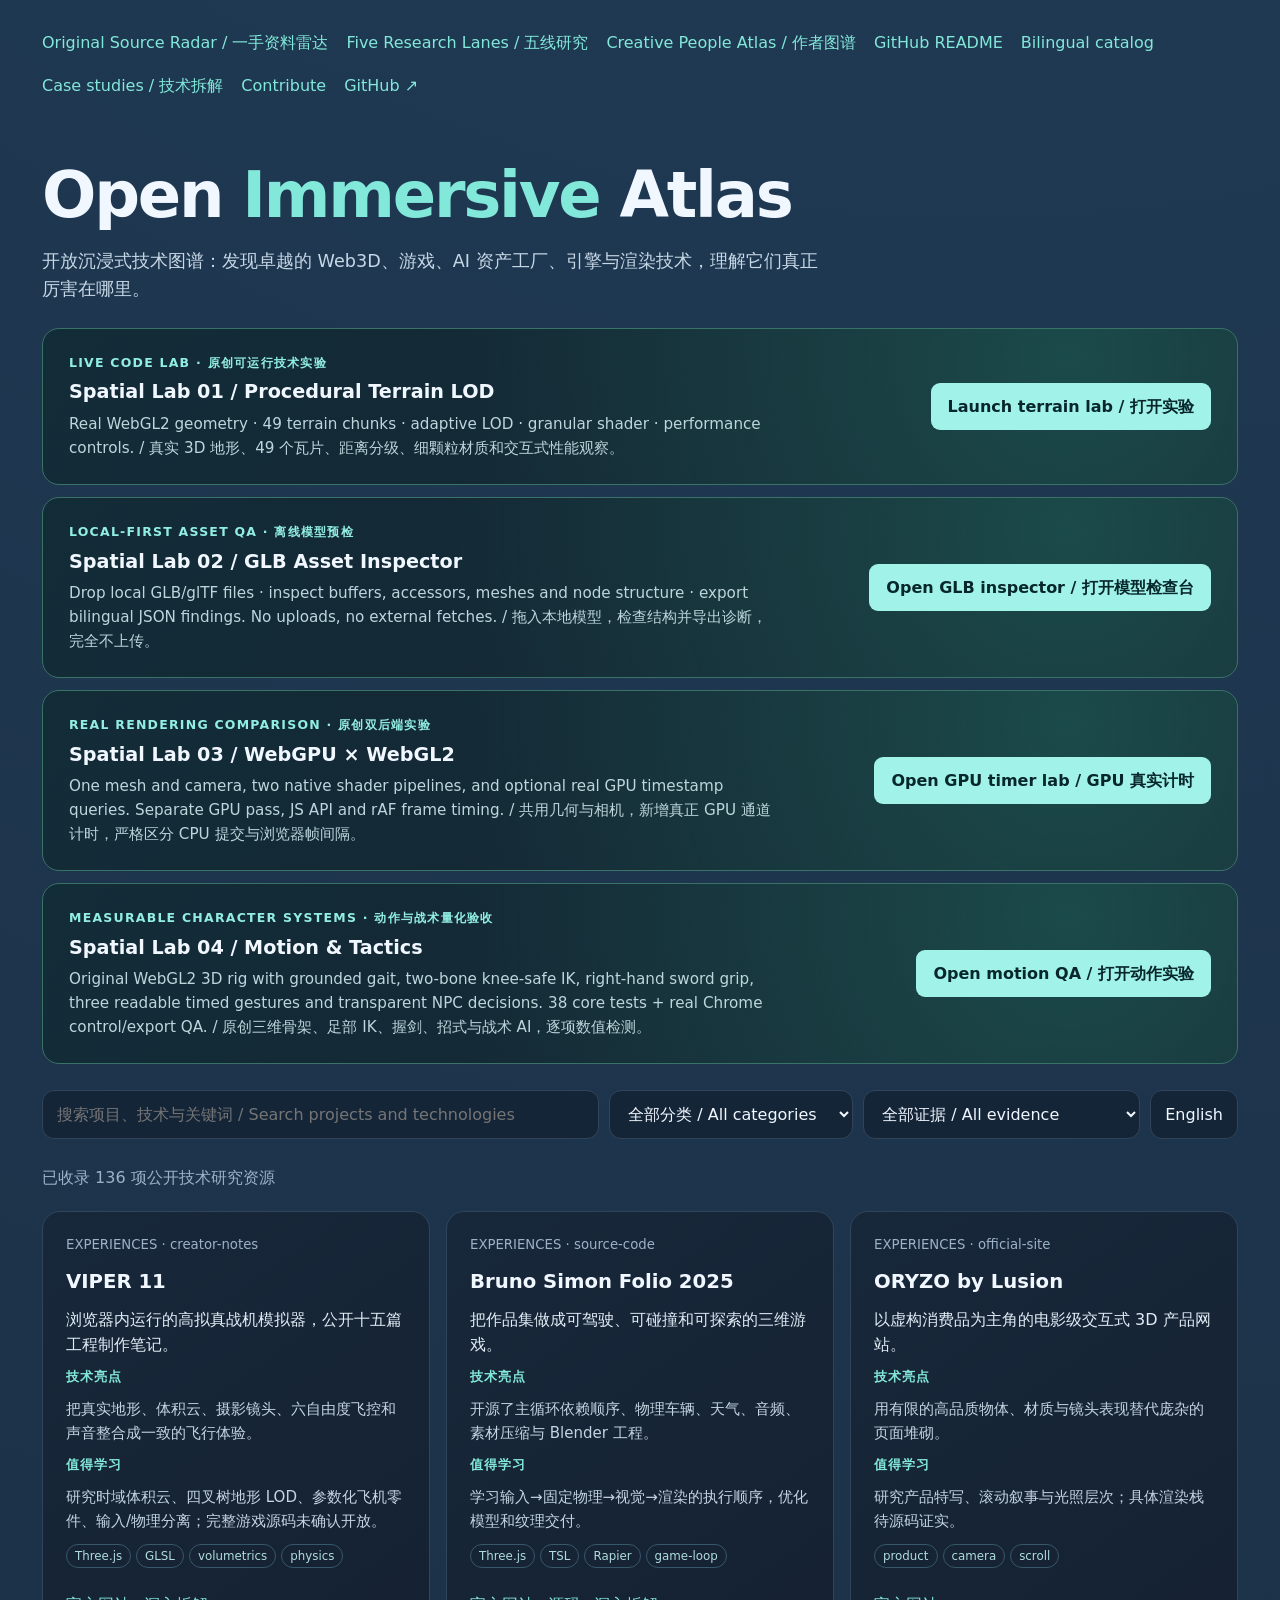
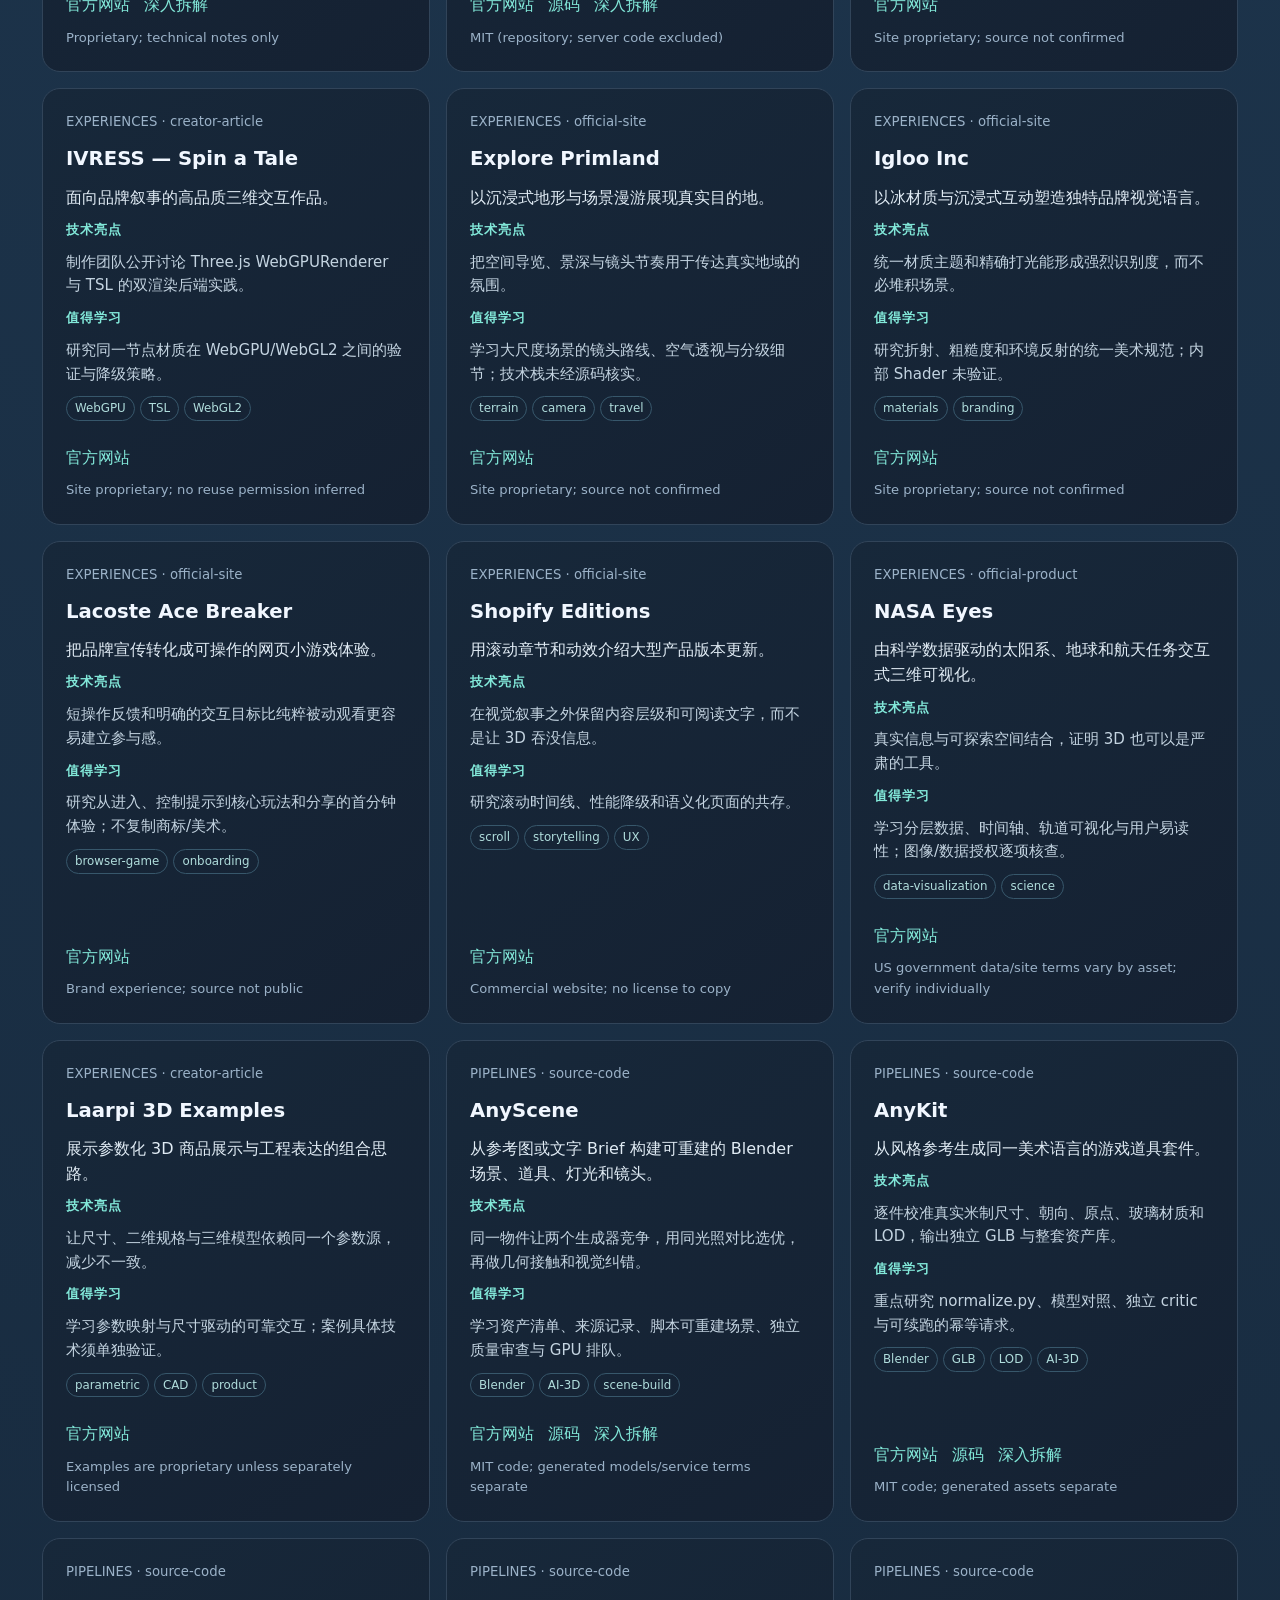
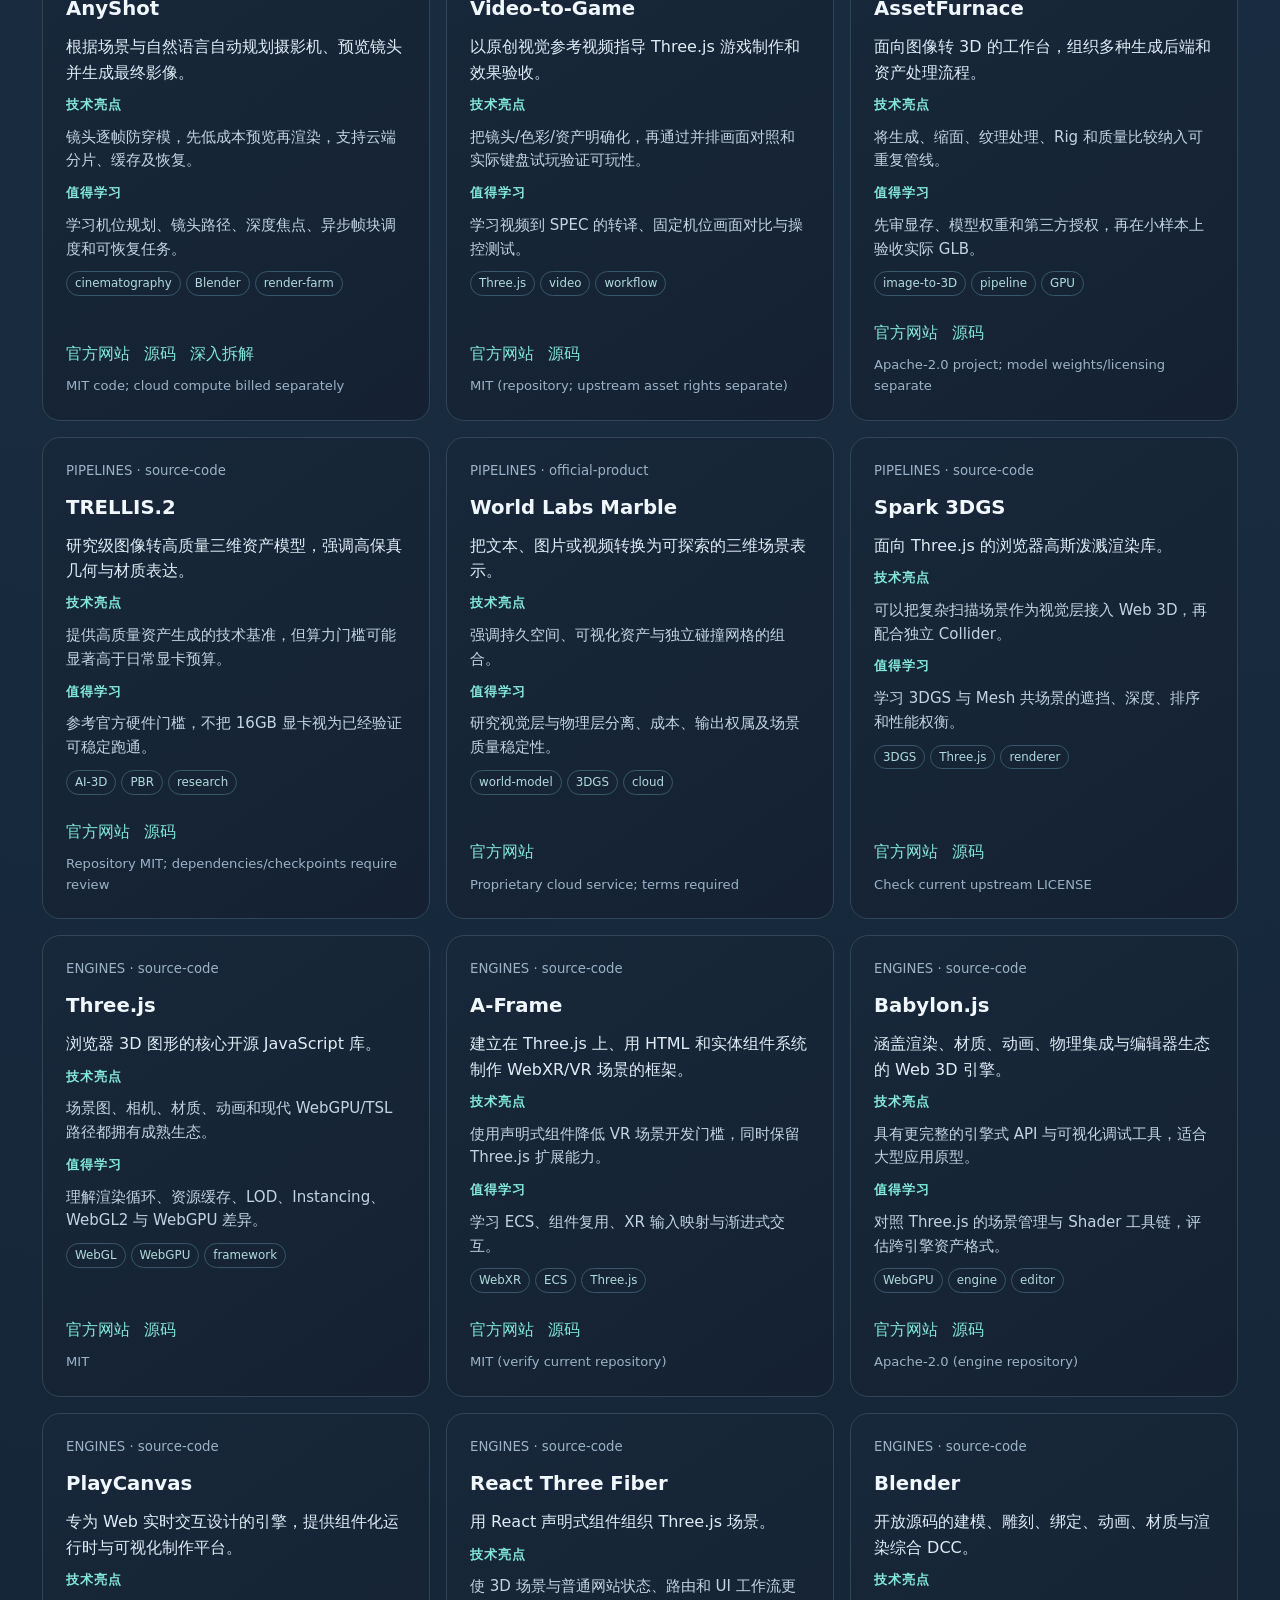
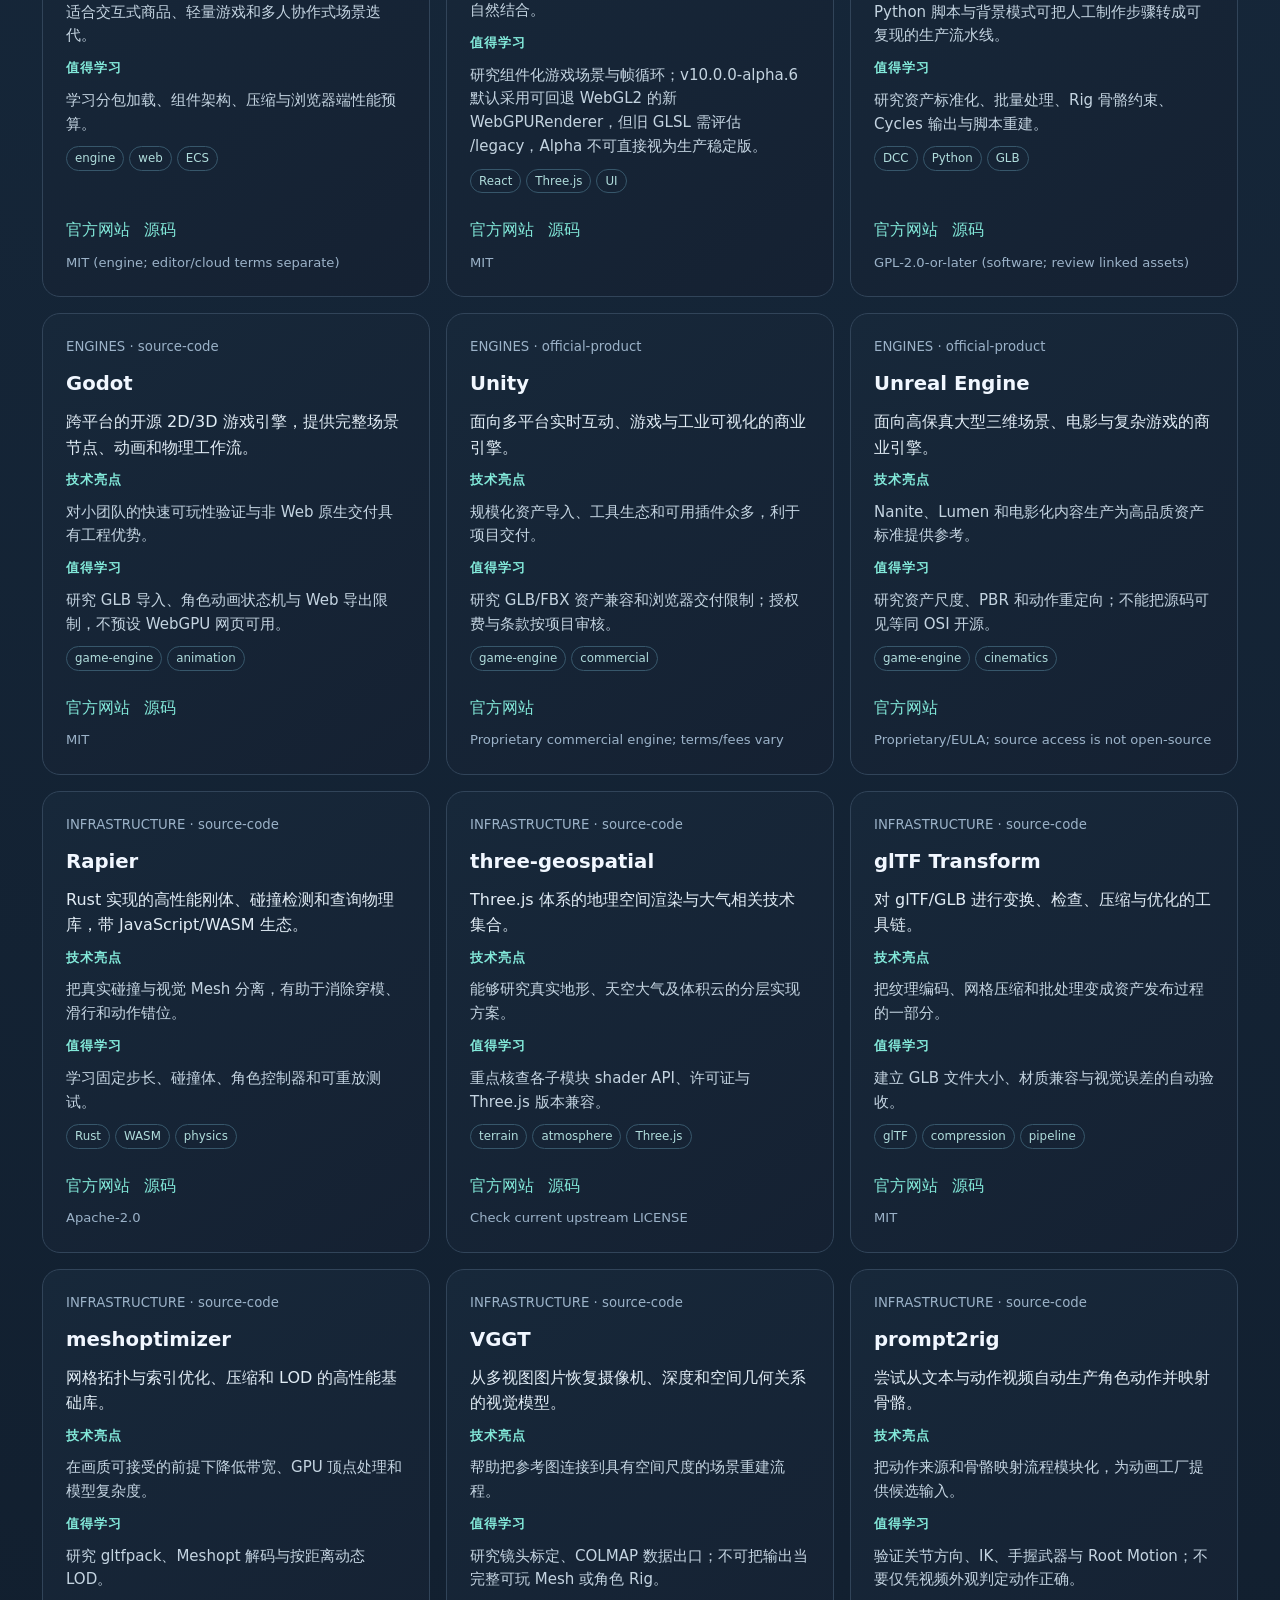
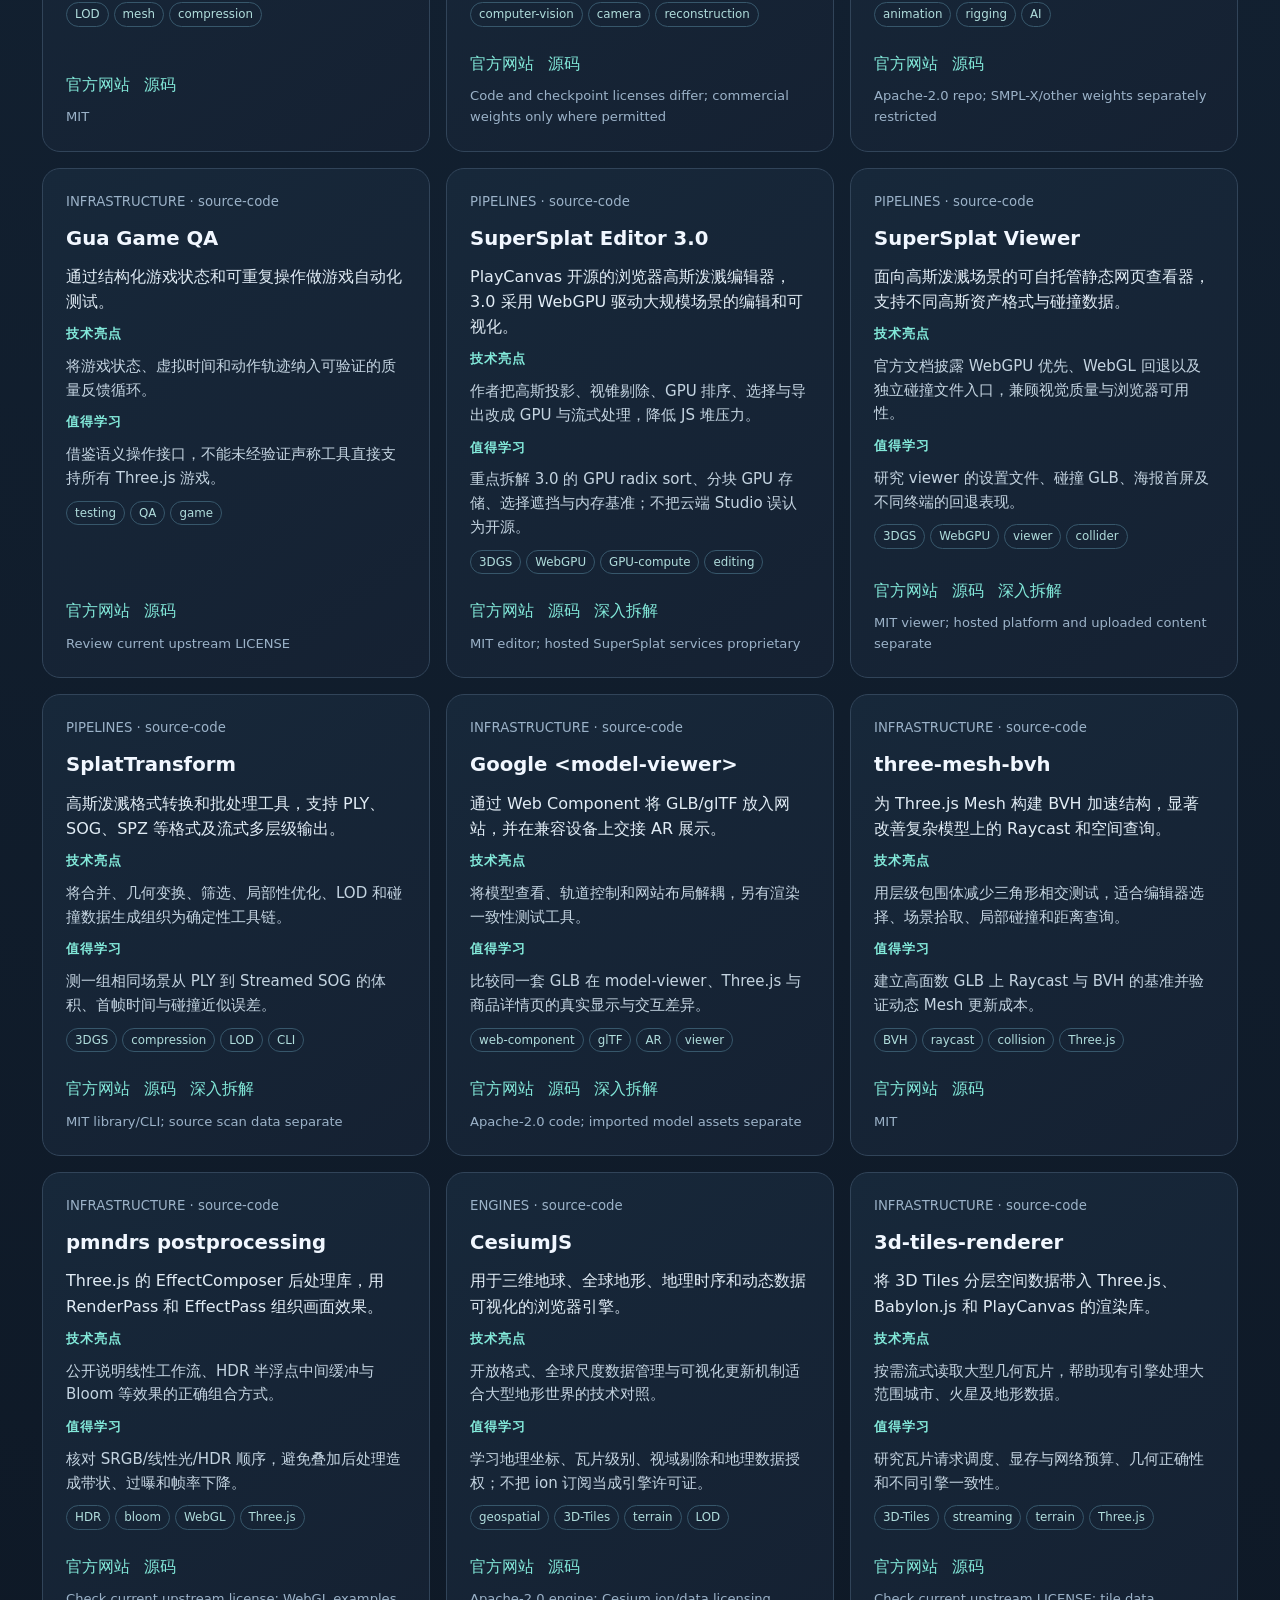
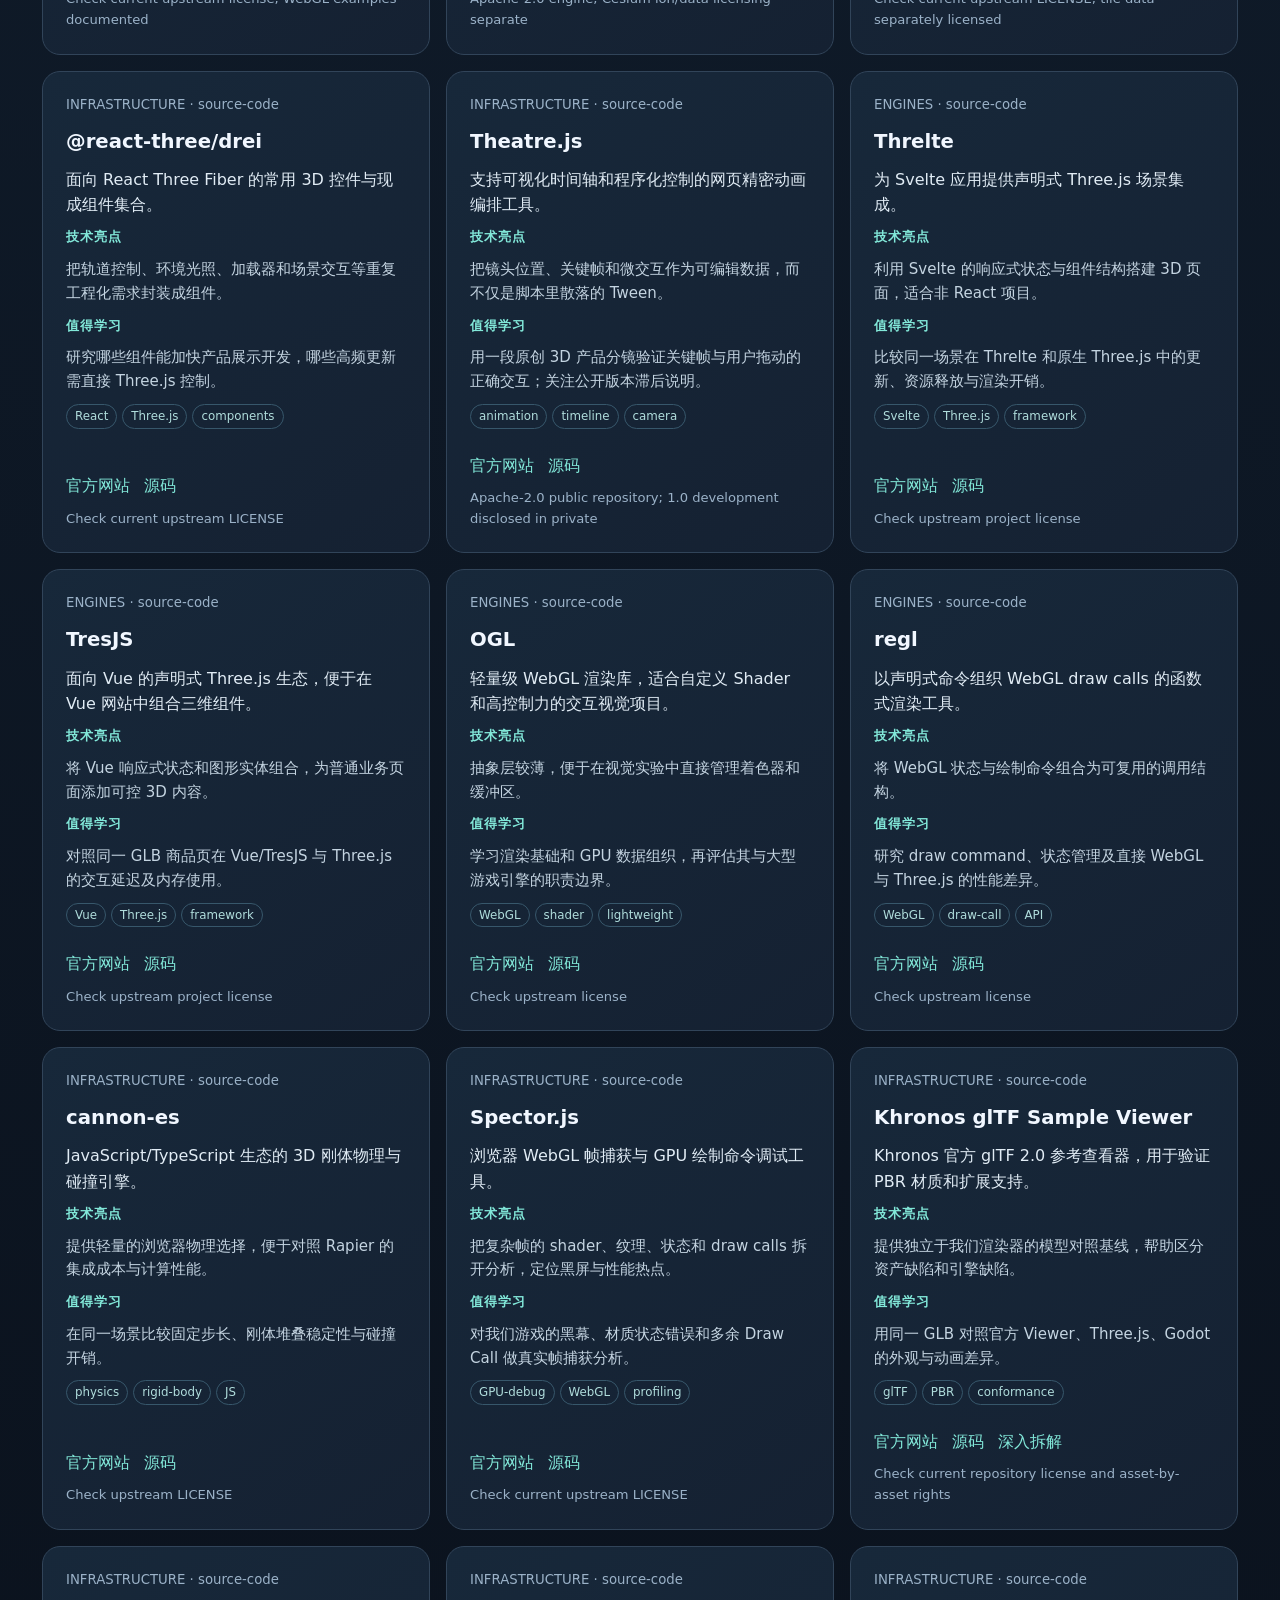
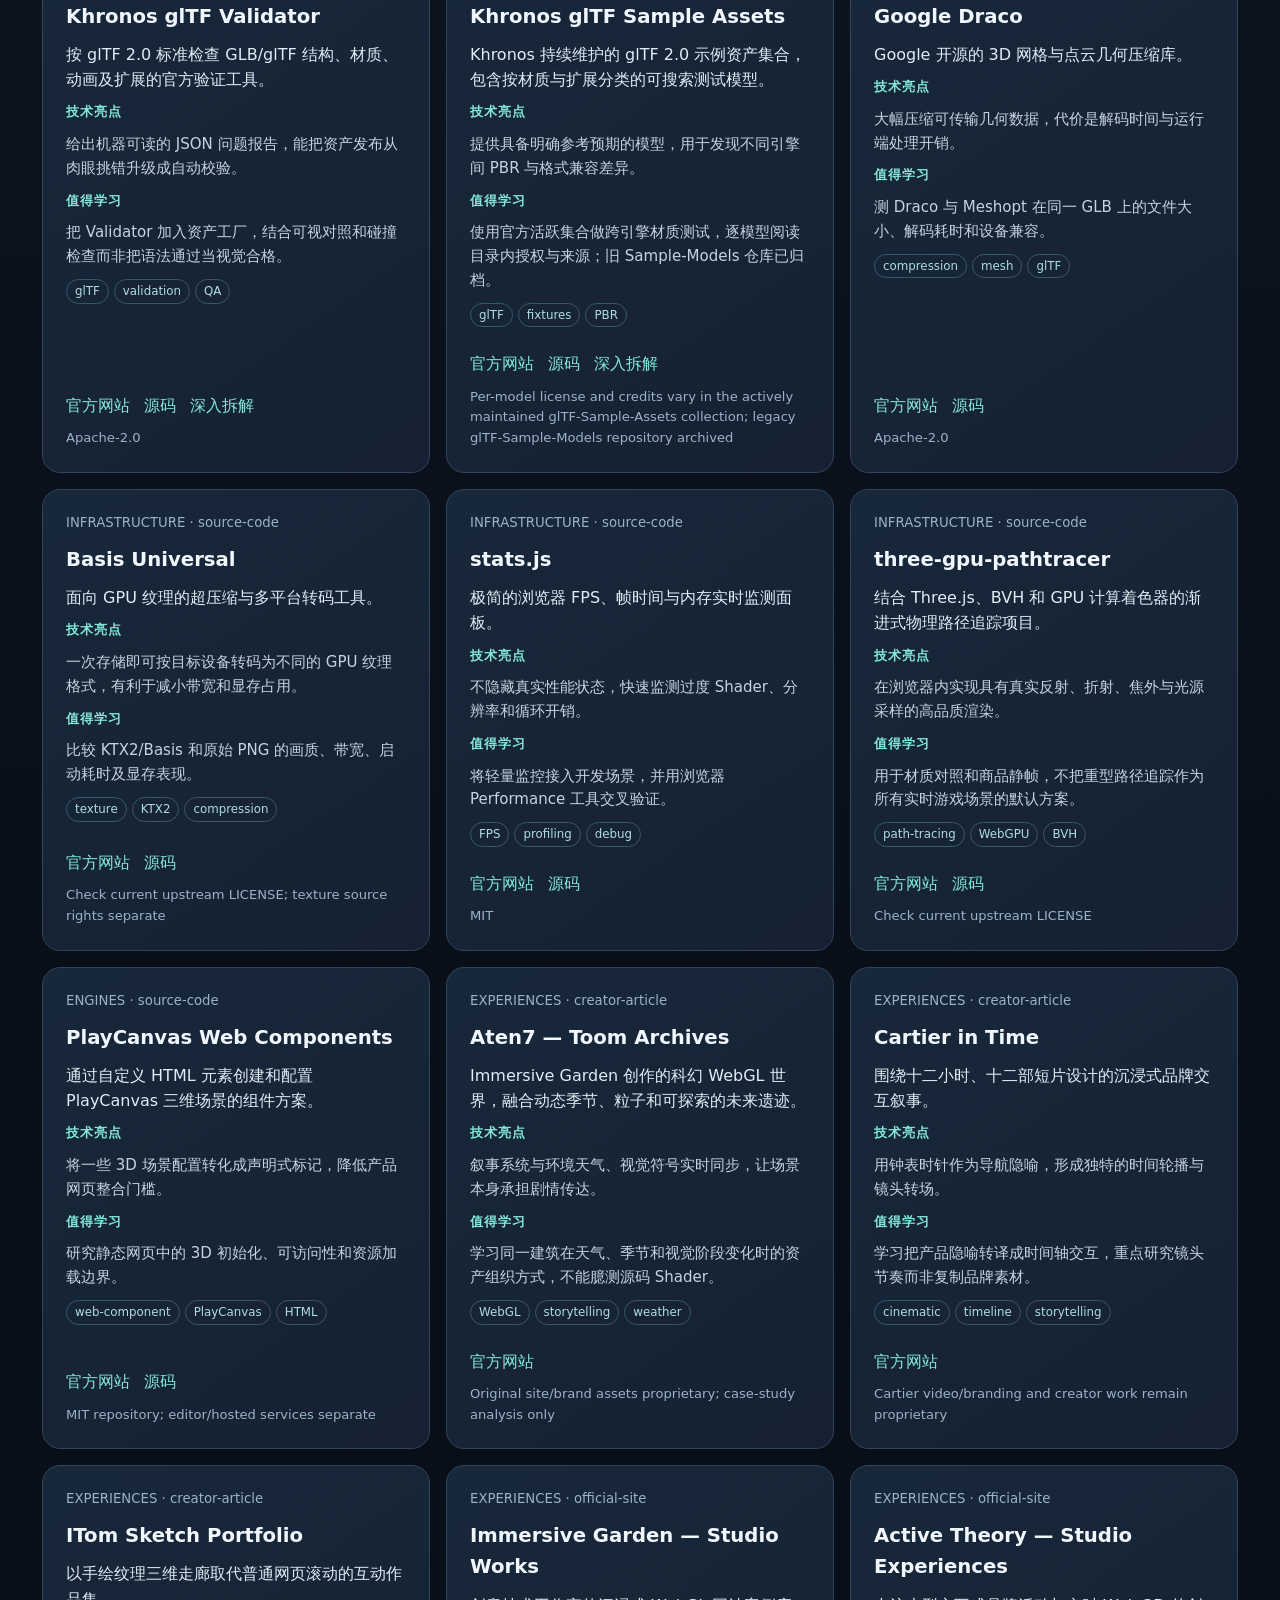
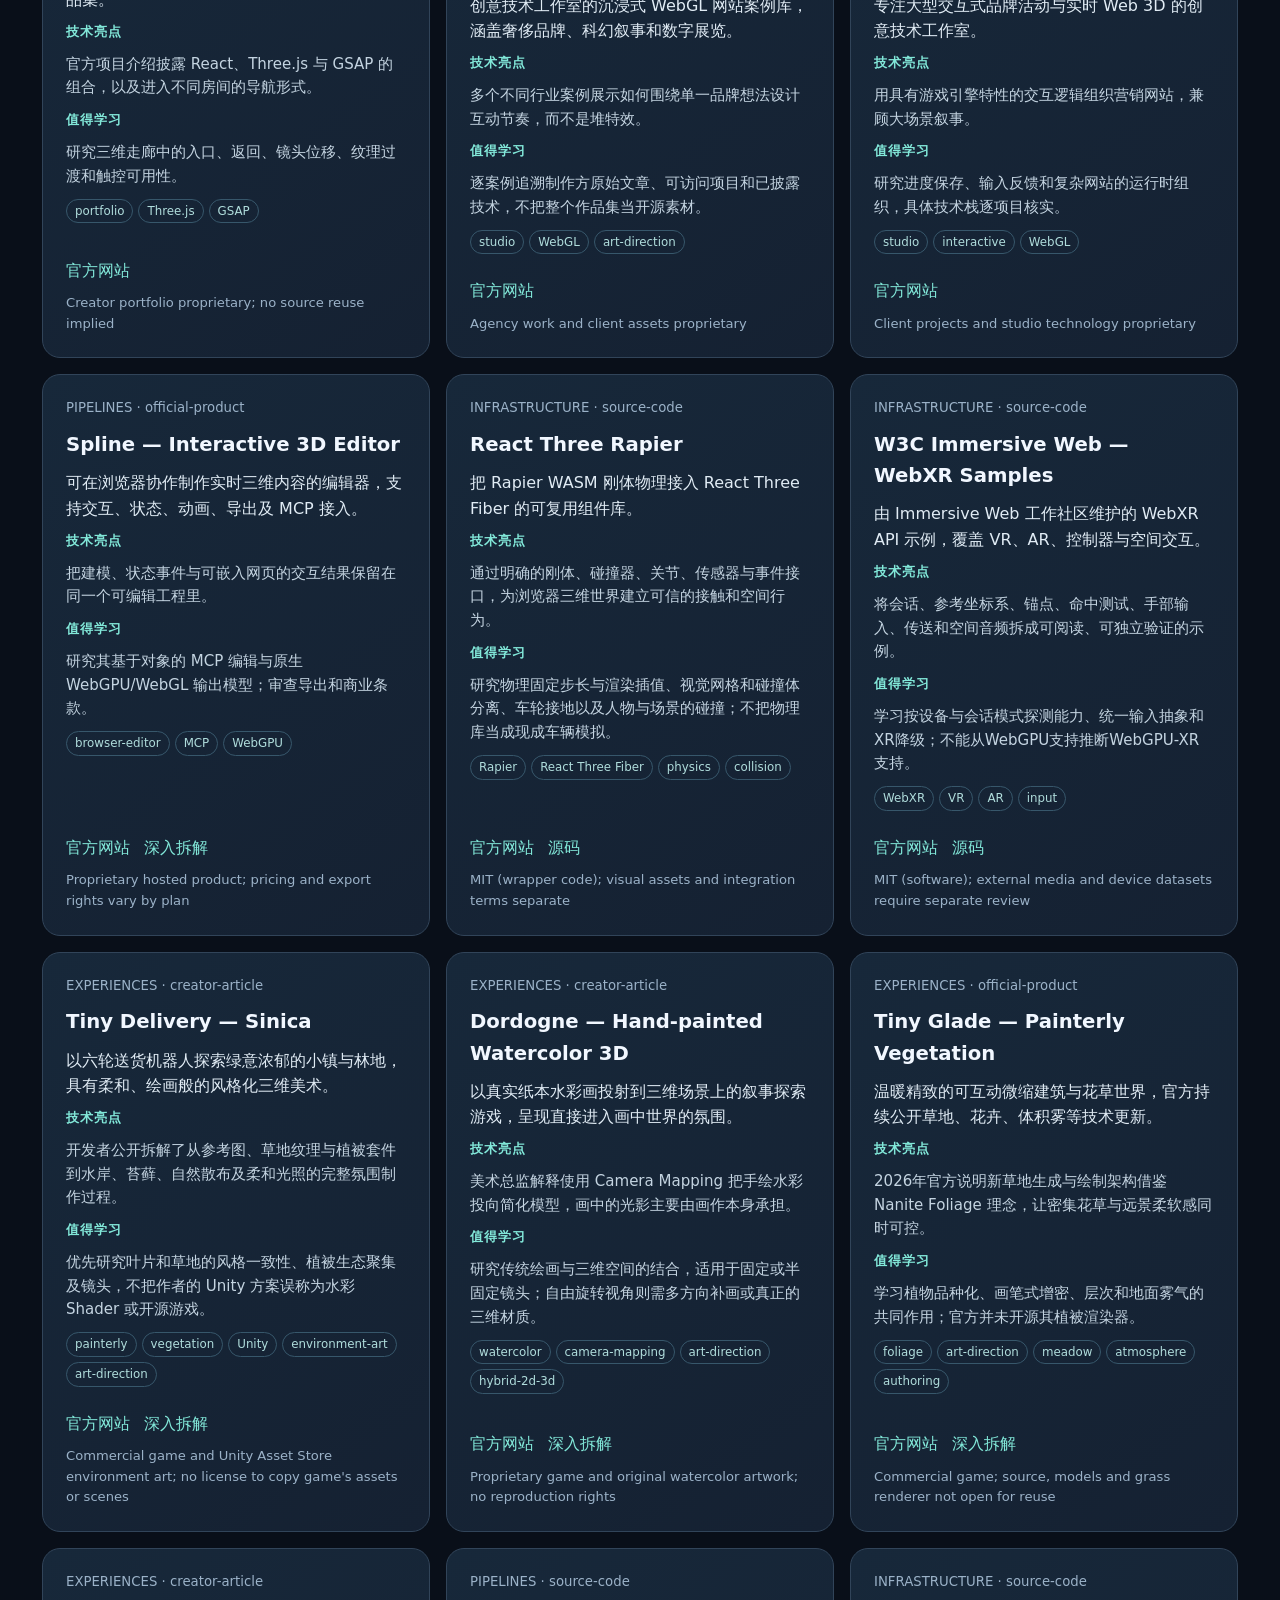
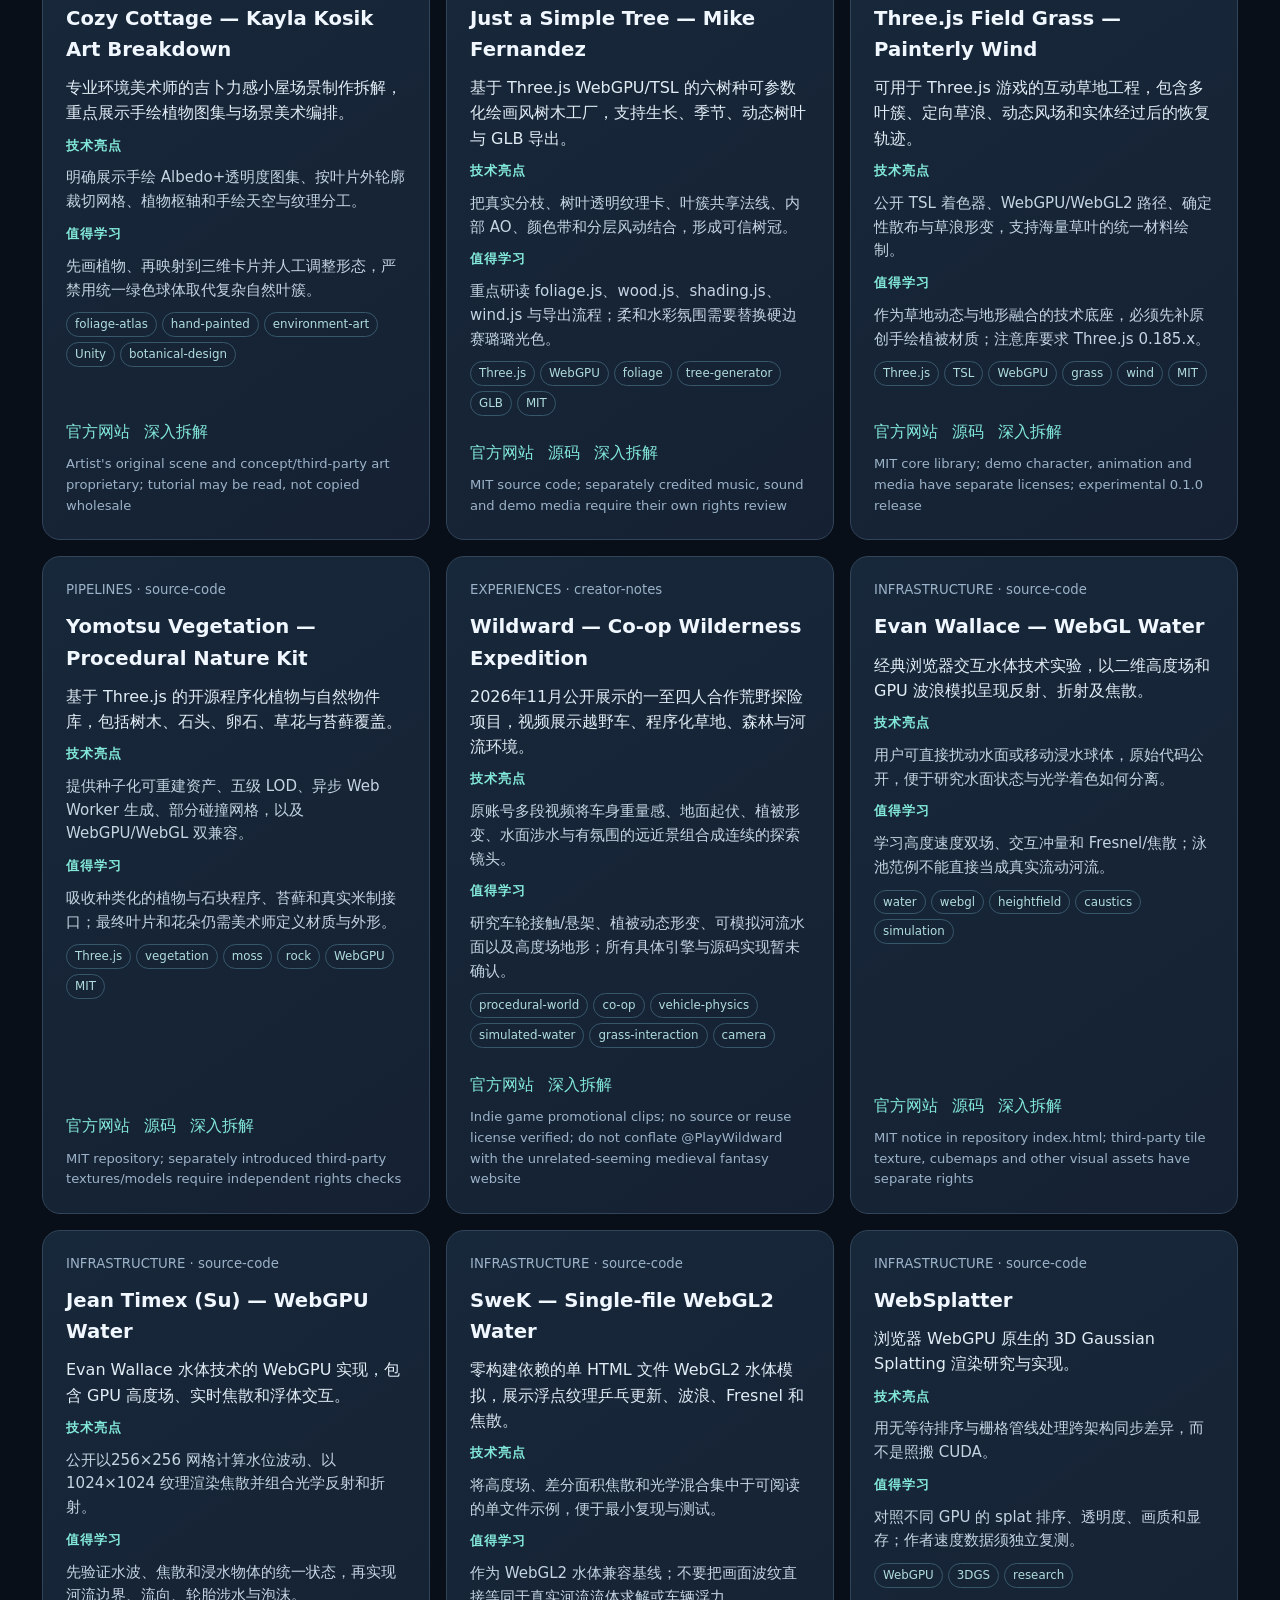
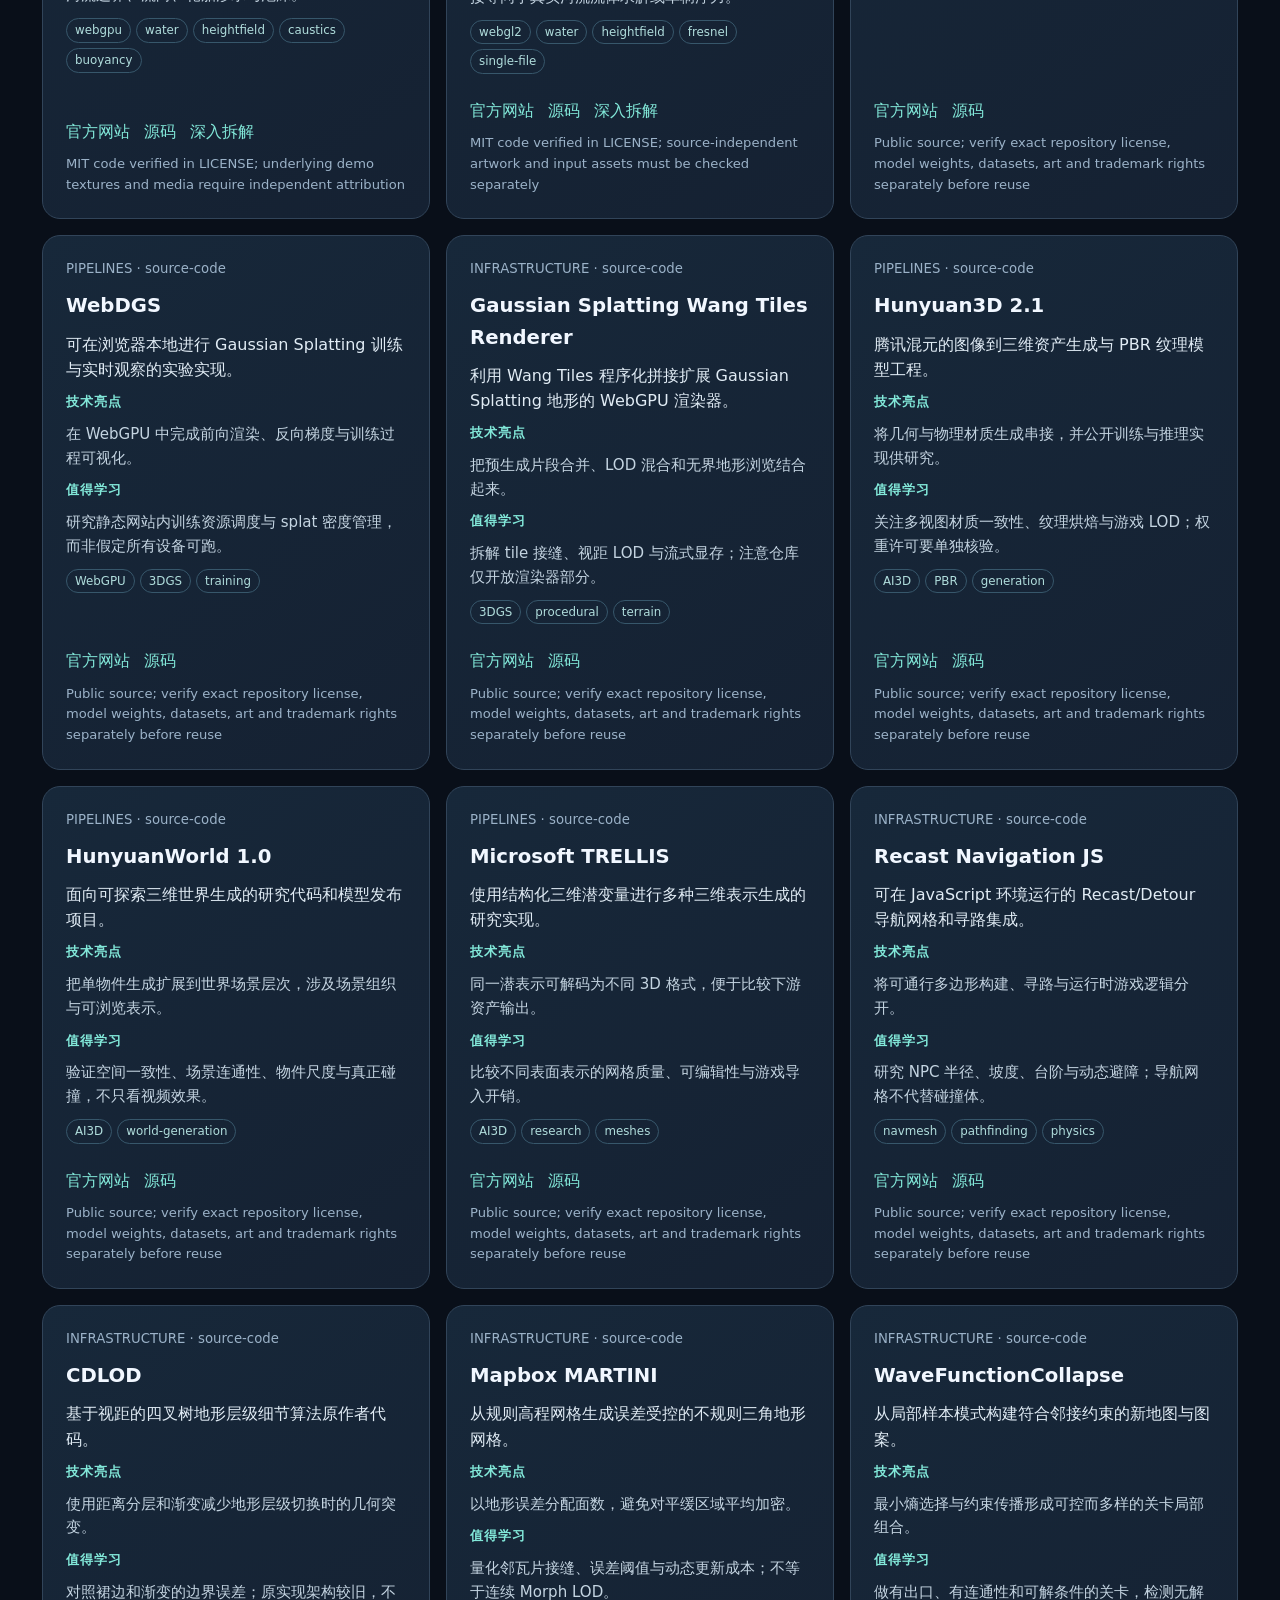
==== commit 05809b67: "feat(lab04): publish original motion-qa lab in index.html" ====
--- a/index.html
+++ b/index.html
@@ -11,6 +11,7 @@
 <section class="lab-feature" aria-labelledby="terrain-heading"><div><div class="lab-kicker">LIVE CODE LAB · 原创可运行技术实验</div><h2 id="terrain-heading">Spatial Lab 01 / Procedural Terrain LOD</h2><p>Real WebGL2 geometry · 49 terrain chunks · adaptive LOD · granular shader · performance controls. / 真实 3D 地形、49 个瓦片、距离分级、细颗粒材质和交互式性能观察。</p></div><a class="launch" href="./labs/terrain-lod/">Launch terrain lab / 打开实验</a></section>
 <section class="lab-feature" aria-labelledby="inspector-heading"><div><div class="lab-kicker">LOCAL-FIRST ASSET QA · 离线模型预检</div><h2 id="inspector-heading">Spatial Lab 02 / GLB Asset Inspector</h2><p>Drop local GLB/glTF files · inspect buffers, accessors, meshes and node structure · export bilingual JSON findings. No uploads, no external fetches. / 拖入本地模型，检查结构并导出诊断，完全不上传。</p></div><a class="launch" href="./labs/glb-inspector/">Open GLB inspector / 打开模型检查台</a></section>
 <section class="lab-feature" aria-labelledby="render-heading"><div><div class="lab-kicker">REAL RENDERING COMPARISON · 原创双后端实验</div><h2 id="render-heading">Spatial Lab 03 / WebGPU × WebGL2</h2><p>One mesh and camera, two native shader pipelines, and optional real GPU timestamp queries. Separate GPU pass, JS API and rAF frame timing. / 共用几何与相机，新增真正 GPU 通道计时，严格区分 CPU 提交与浏览器帧间隔。</p></div><a class="launch" href="./labs/renderer-compare/">Open GPU timer lab / GPU 真实计时</a></section>
+<section class="lab-feature" aria-labelledby="motion-heading"><div><div class="lab-kicker">MEASURABLE CHARACTER SYSTEMS · 动作与战术量化验收</div><h2 id="motion-heading">Spatial Lab 04 / Motion &amp; Tactics</h2><p>Original WebGL2 3D rig with grounded gait, two-bone knee-safe IK, right-hand sword grip, three readable timed gestures and transparent NPC decisions. 38 core tests + real Chrome control/export QA. / 原创三维骨架、足部 IK、握剑、招式与战术 AI，逐项数值检测。</p></div><a class="launch" href="./labs/motion-qa/">Open motion QA / 打开动作实验</a></section>
 <div class="tools"><input id="search" type="search" aria-label="Search projects" placeholder="搜索项目、技术与关键词 / Search projects and technologies"><select id="category" aria-label="Filter category"><option value="all">全部分类 / All categories</option><option value="experiences">沉浸式作品 / Experiences</option><option value="pipelines">3D 工厂 / Pipelines</option><option value="engines">引擎 / Engines</option><option value="infrastructure">工程技术 / Infrastructure</option></select><select id="evidence" aria-label="Filter source evidence"><option value="all">全部证据 / All evidence</option><option value="source-code">公开源码 / Public source</option><option value="creator-notes">作者技术笔记 / Creator notes</option><option value="creator-article">作者技术文章 / Creator article</option><option value="official-product">官方产品 / Official product</option><option value="official-site">官方作品 / Official site</option></select><button id="lang" aria-pressed="false" type="button">English</button></div>
 <p class="summary" id="summary" role="status"></p><section id="grid" class="grid" aria-live="polite"></section><footer class="footer">Original catalog text/code: MIT. Linked projects and assets retain their owners' licenses. / 原创目录与代码采用 MIT，外链作品与素材归各原作者。</footer></main>
 <script type="module">
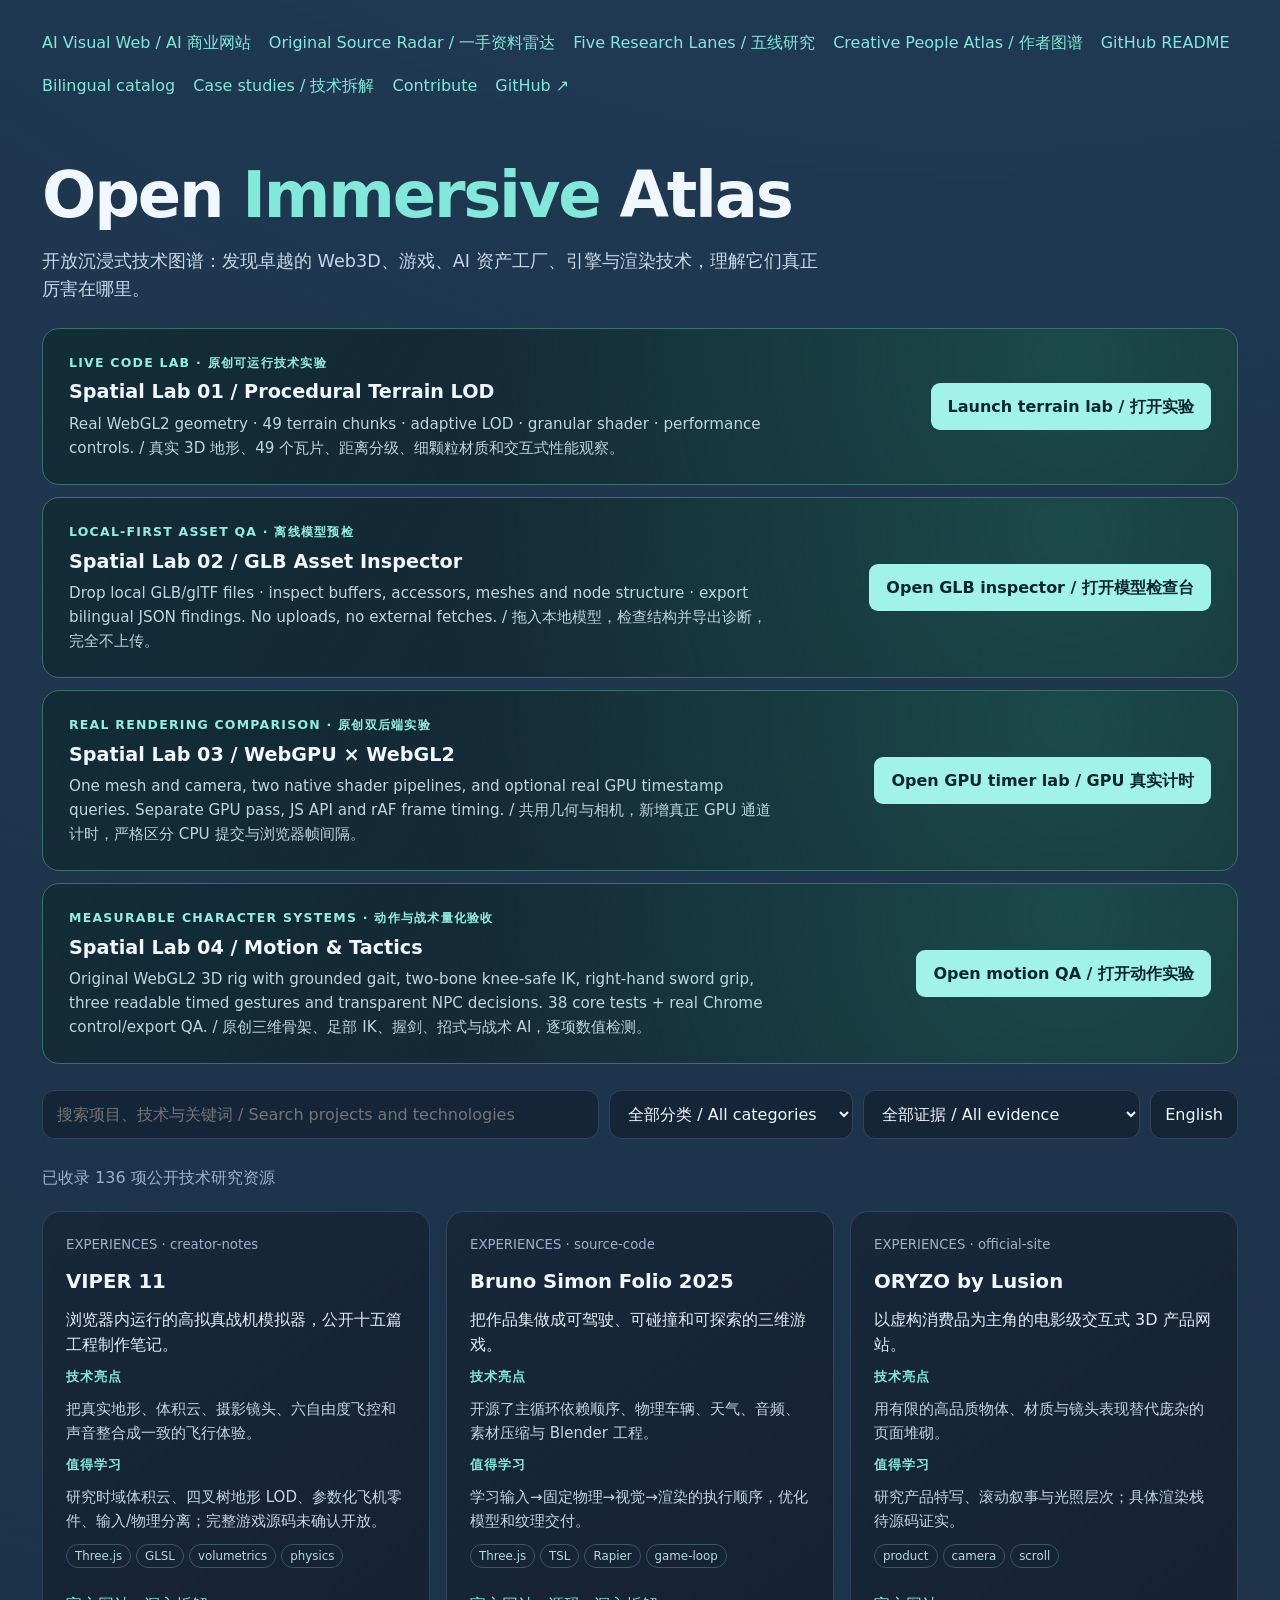
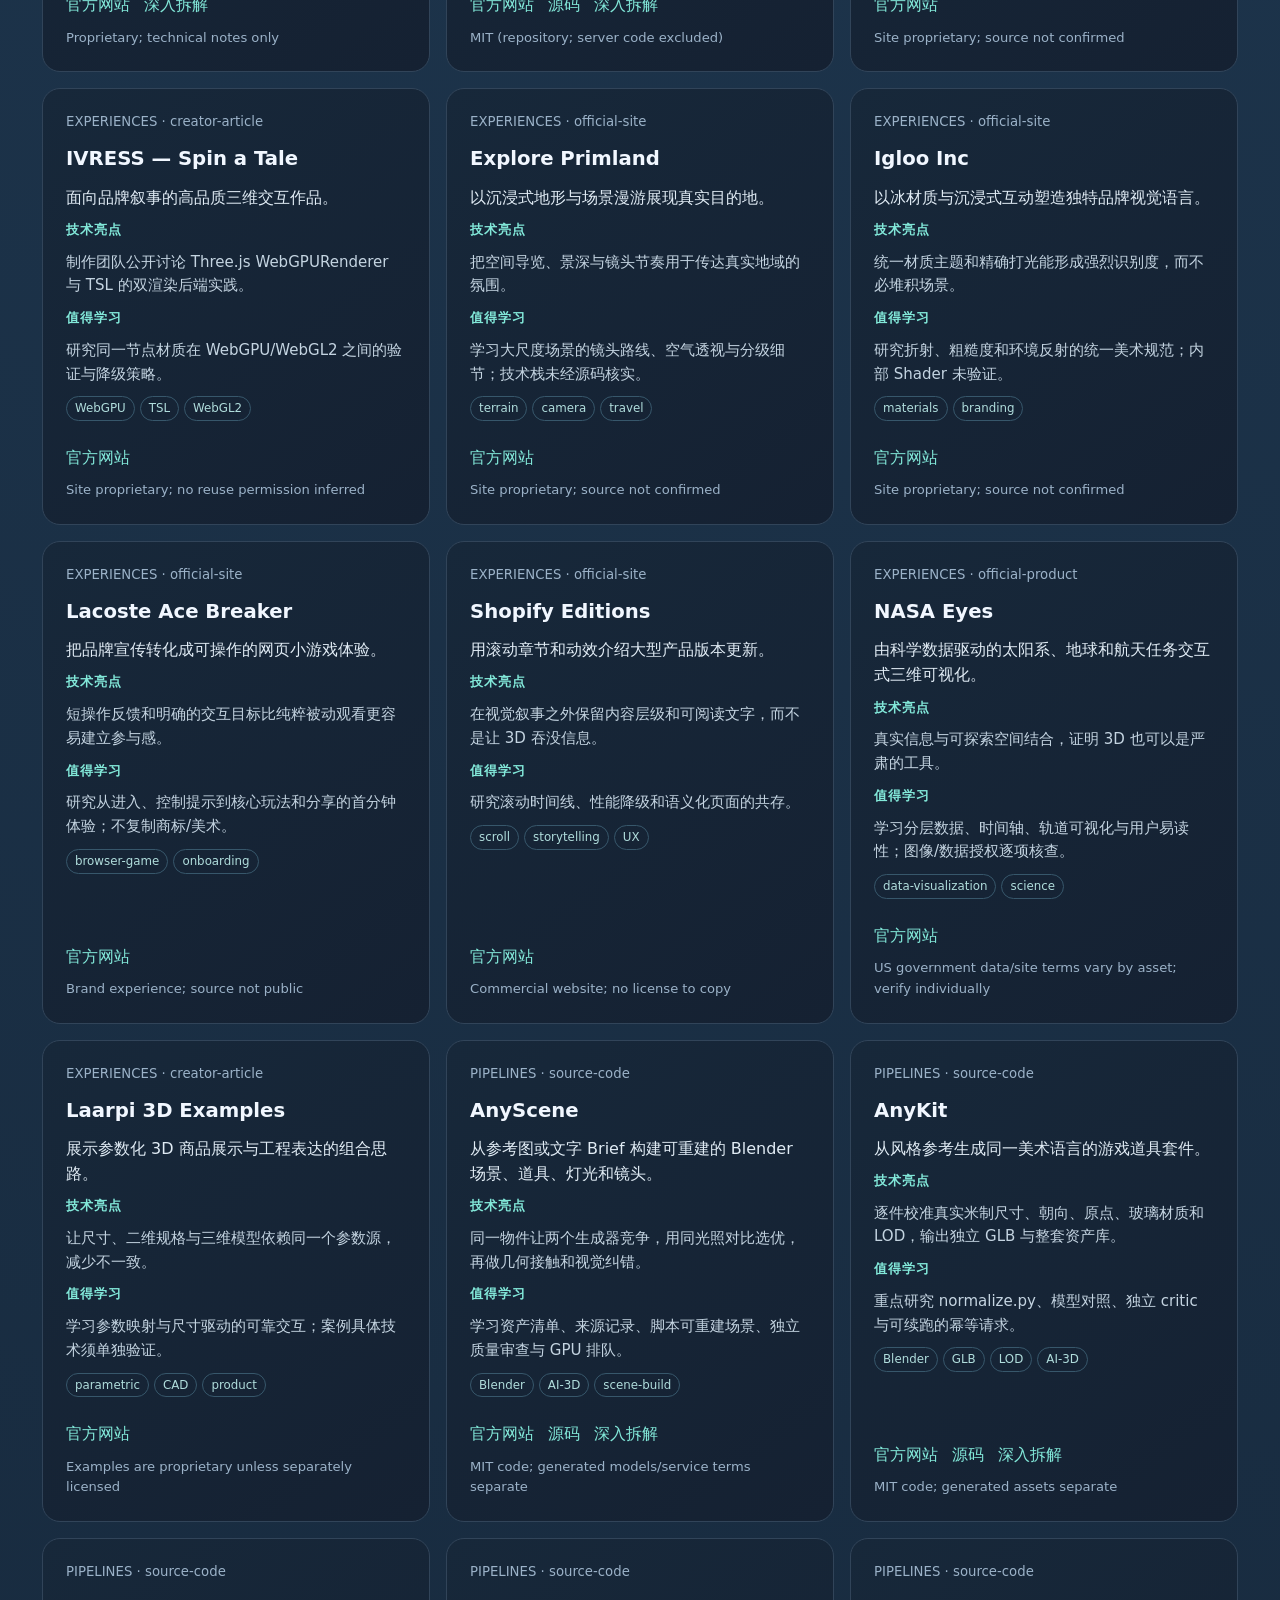
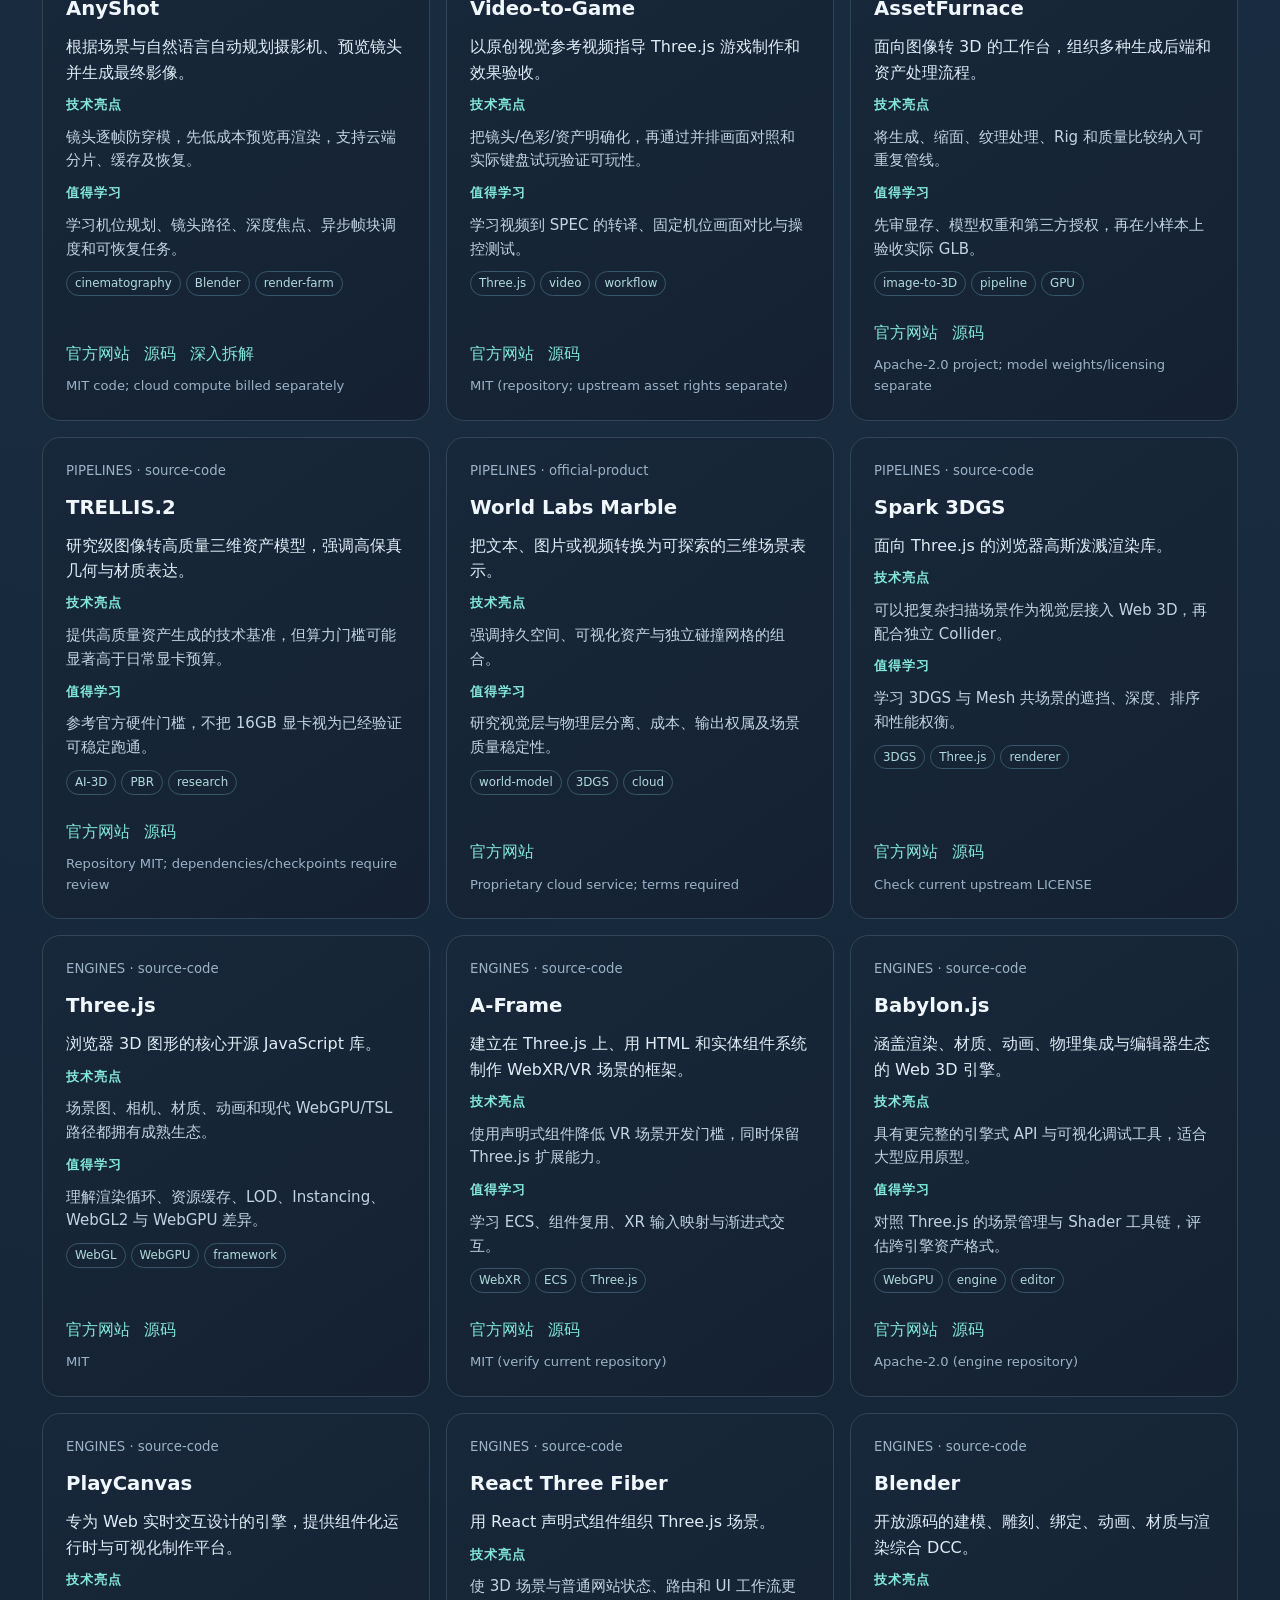
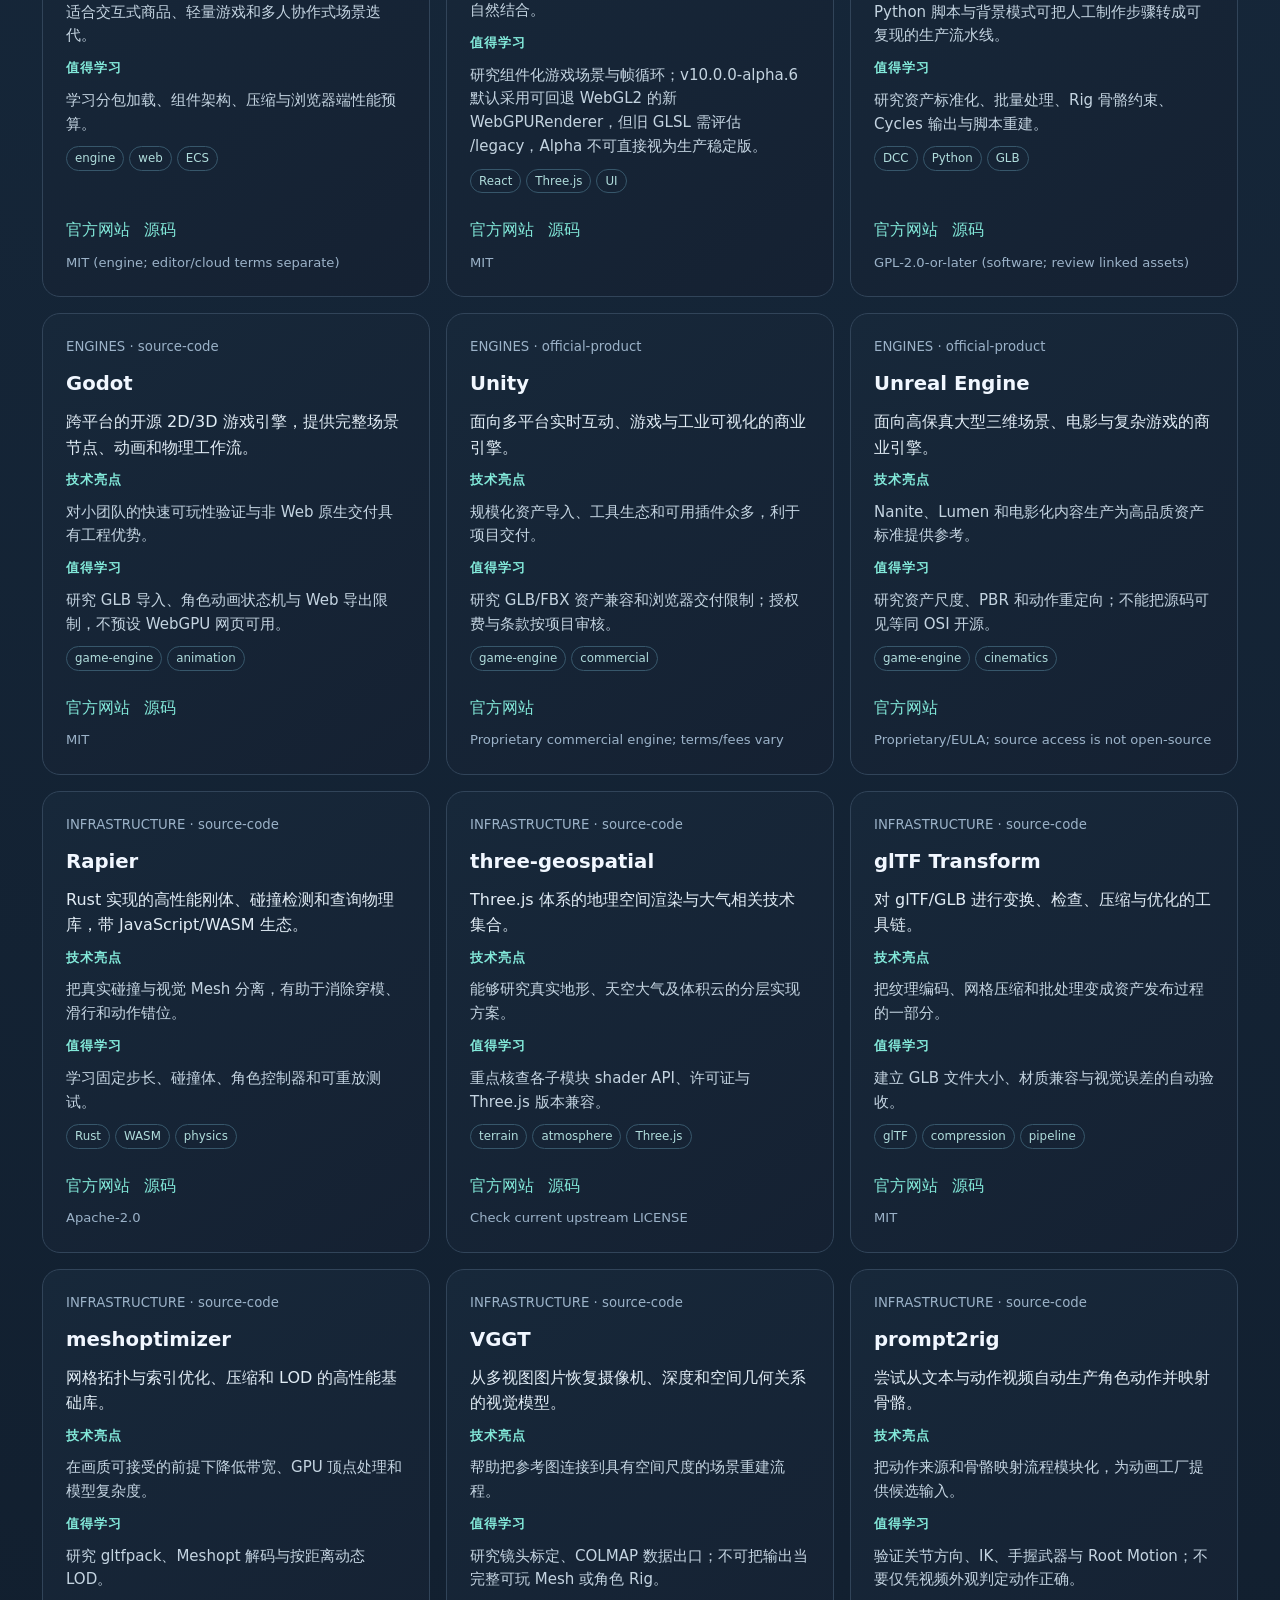
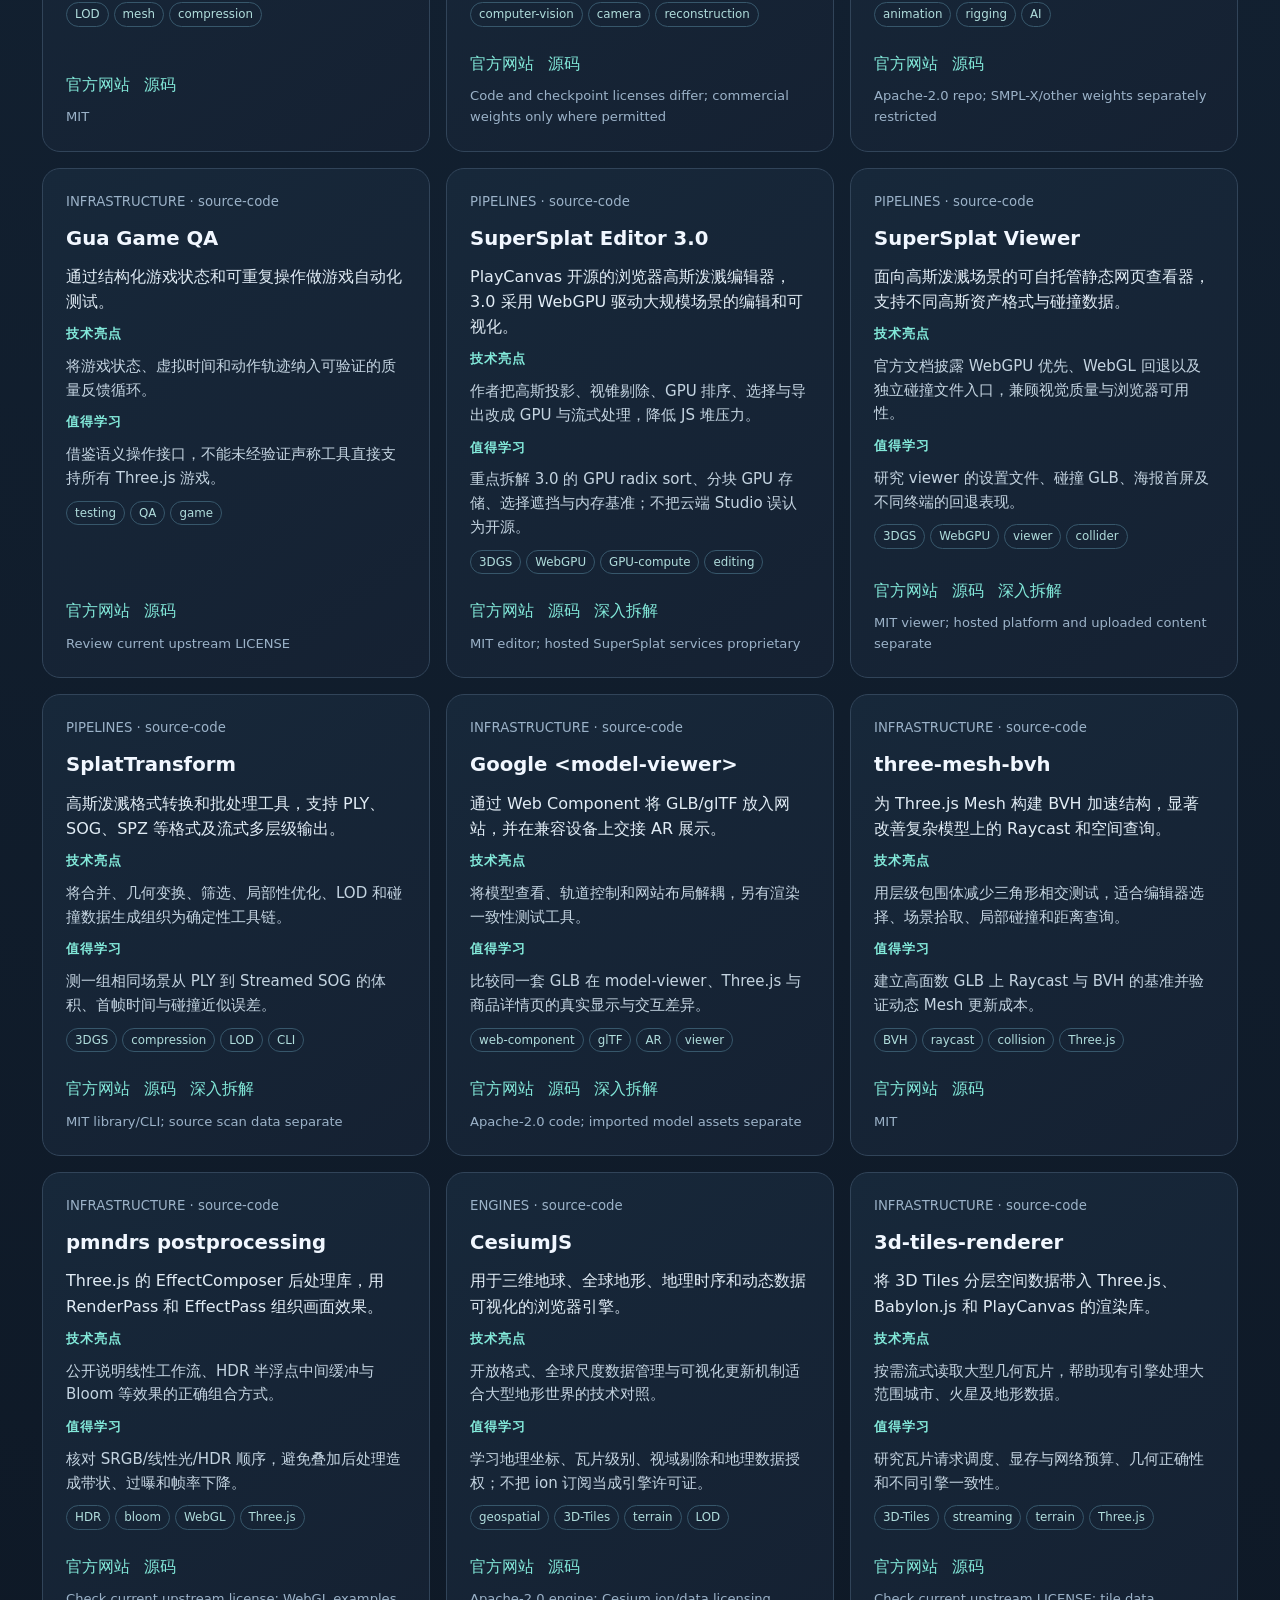
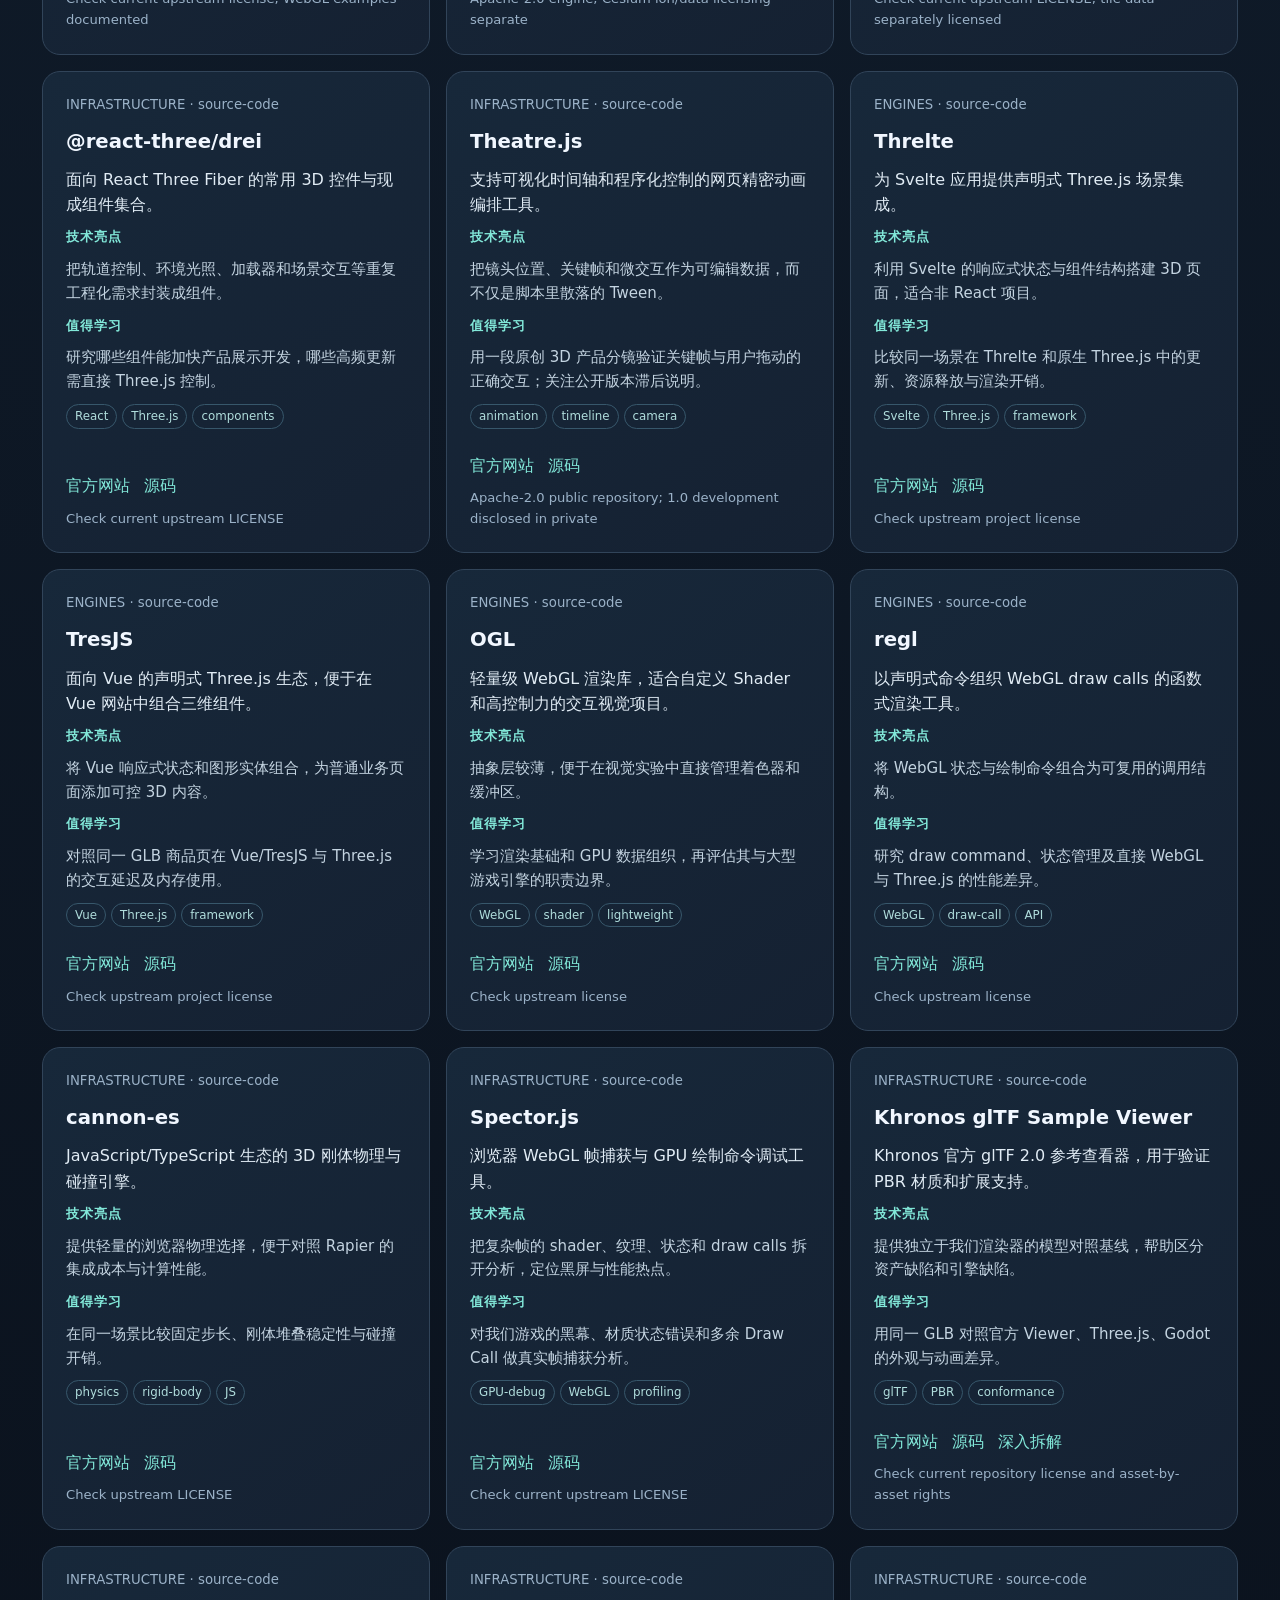
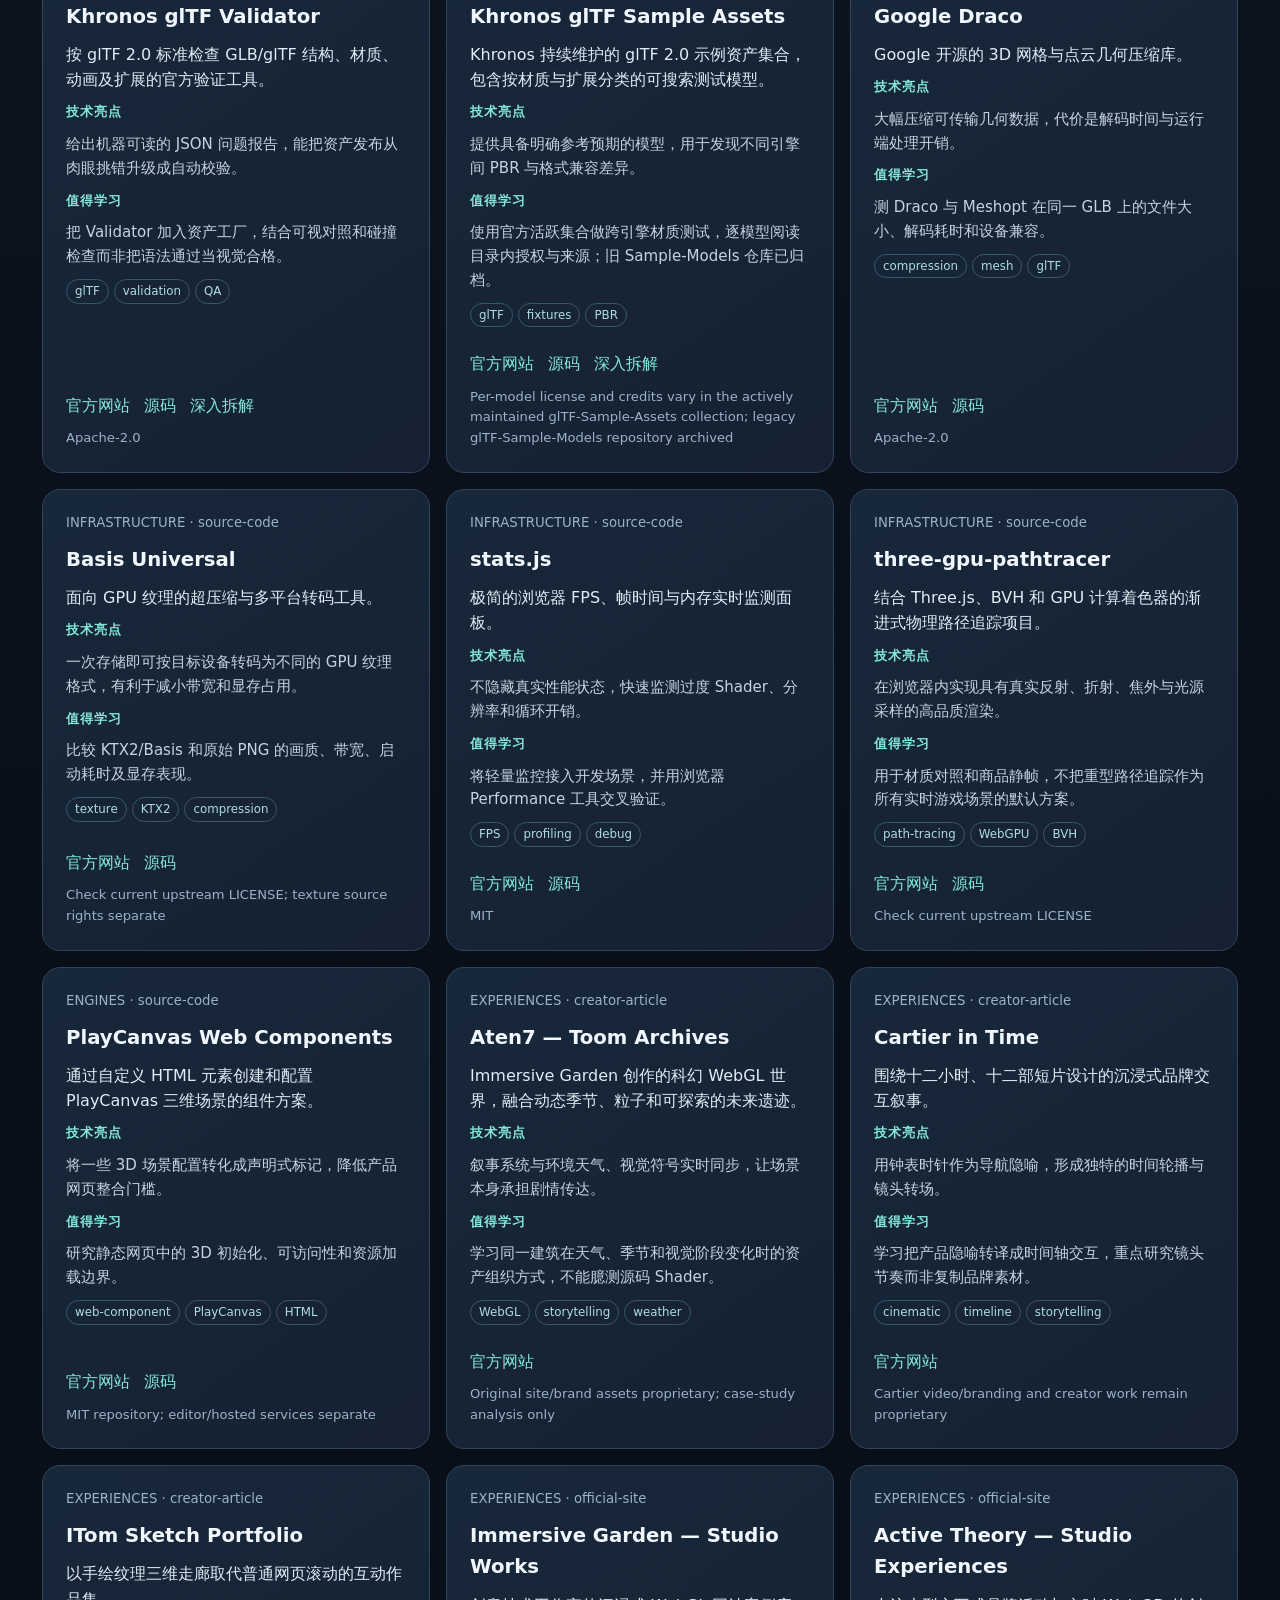
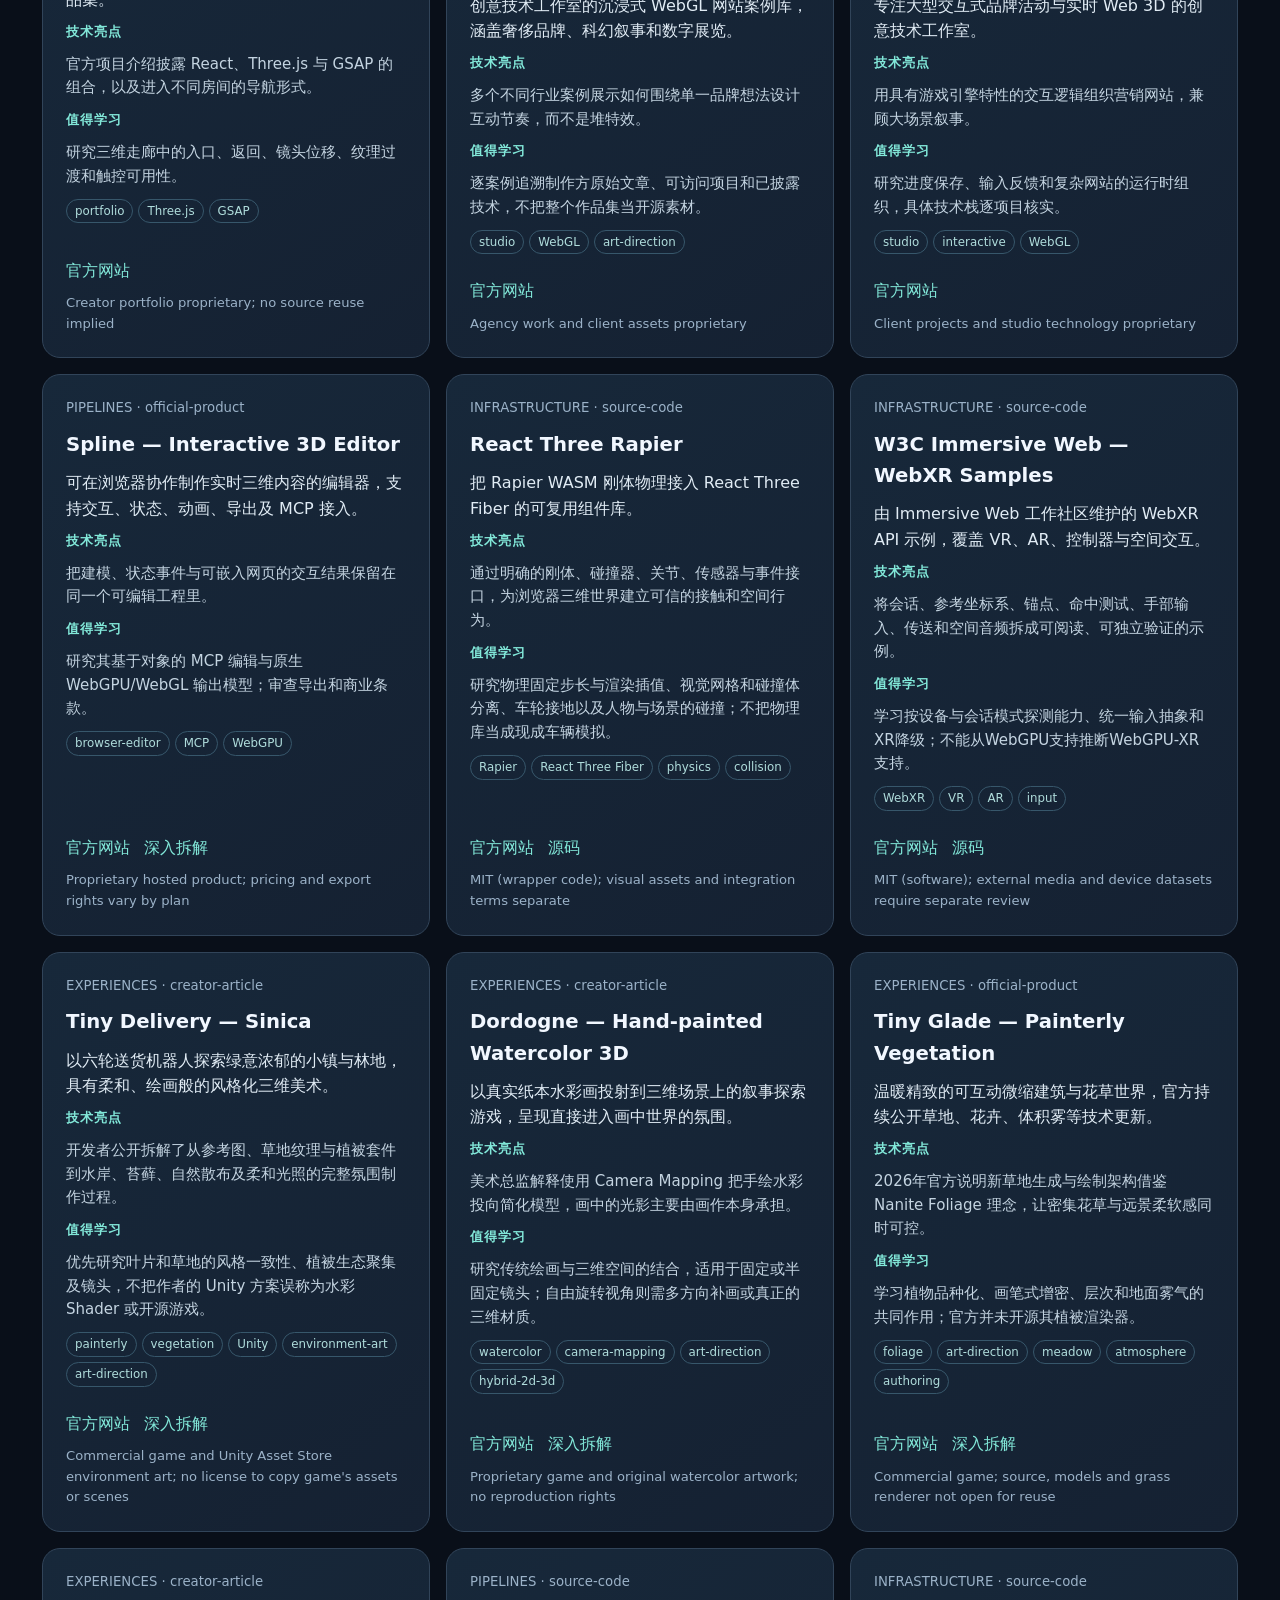
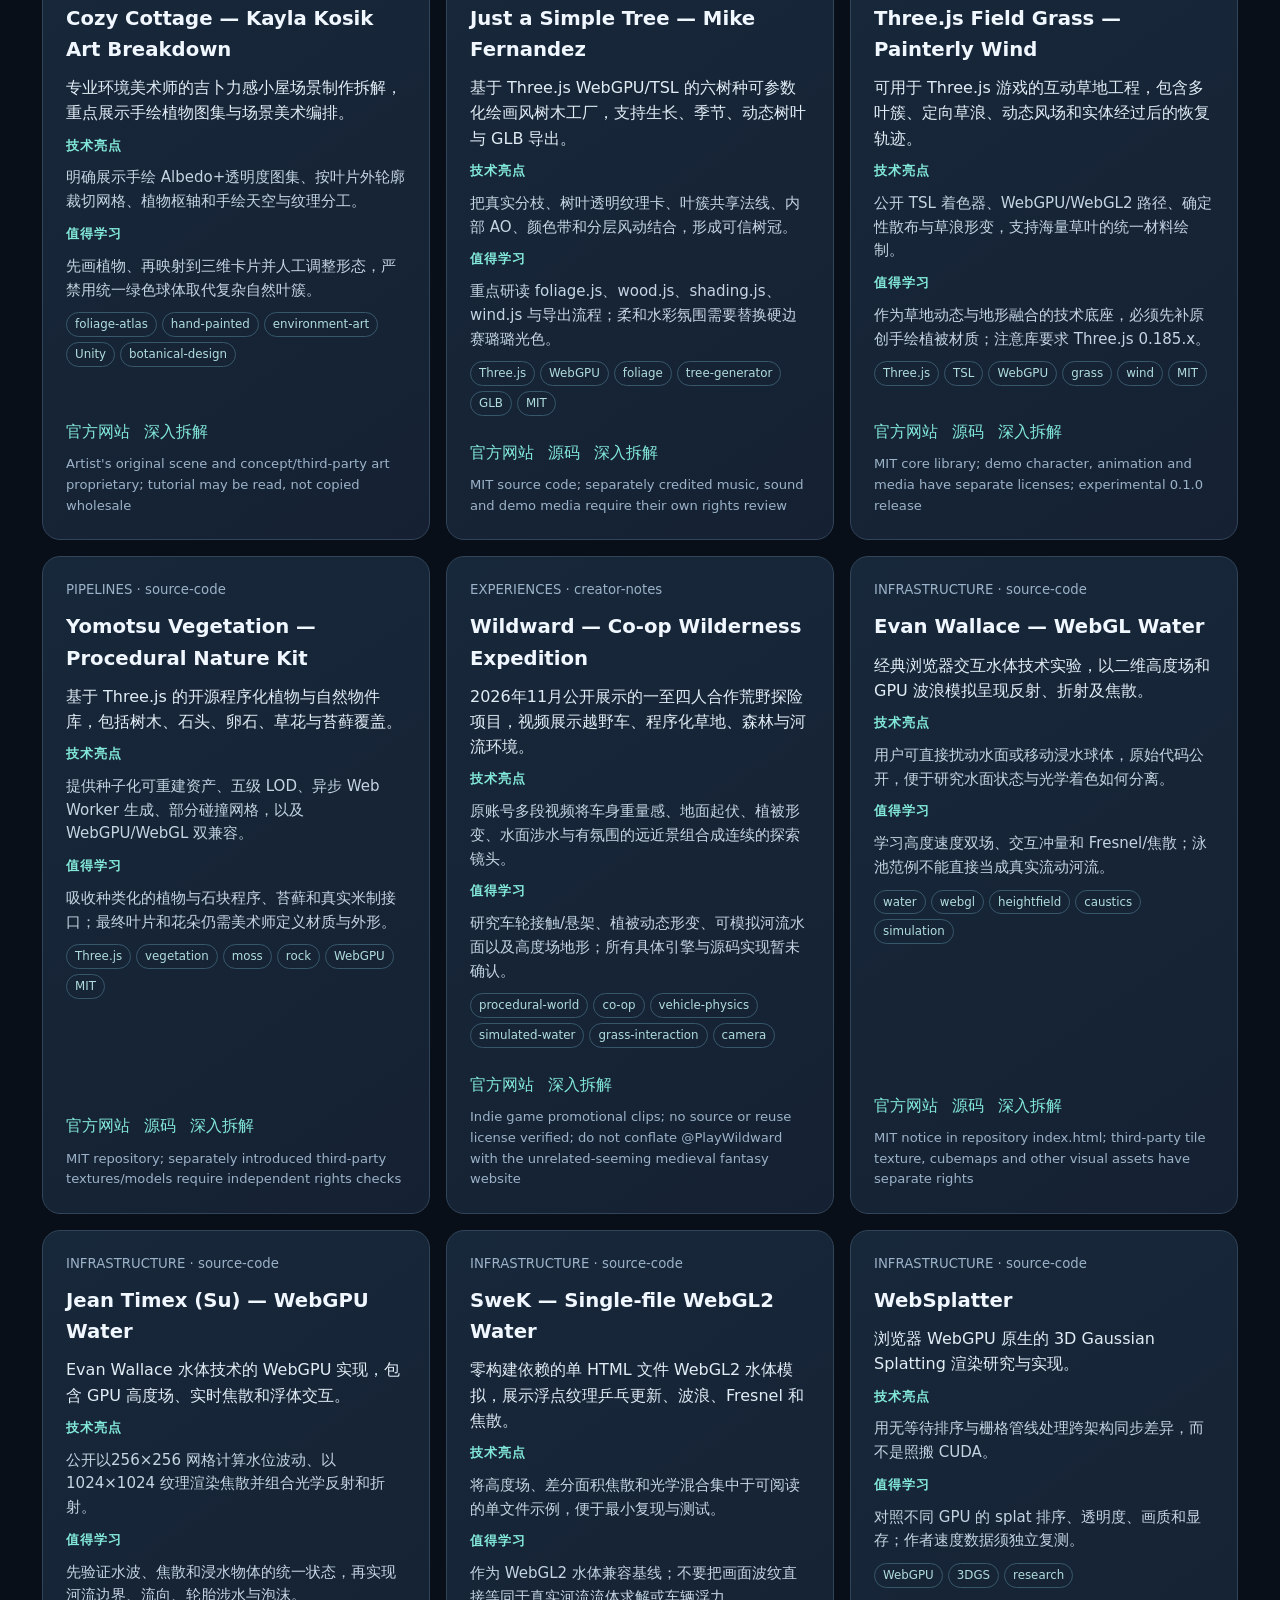
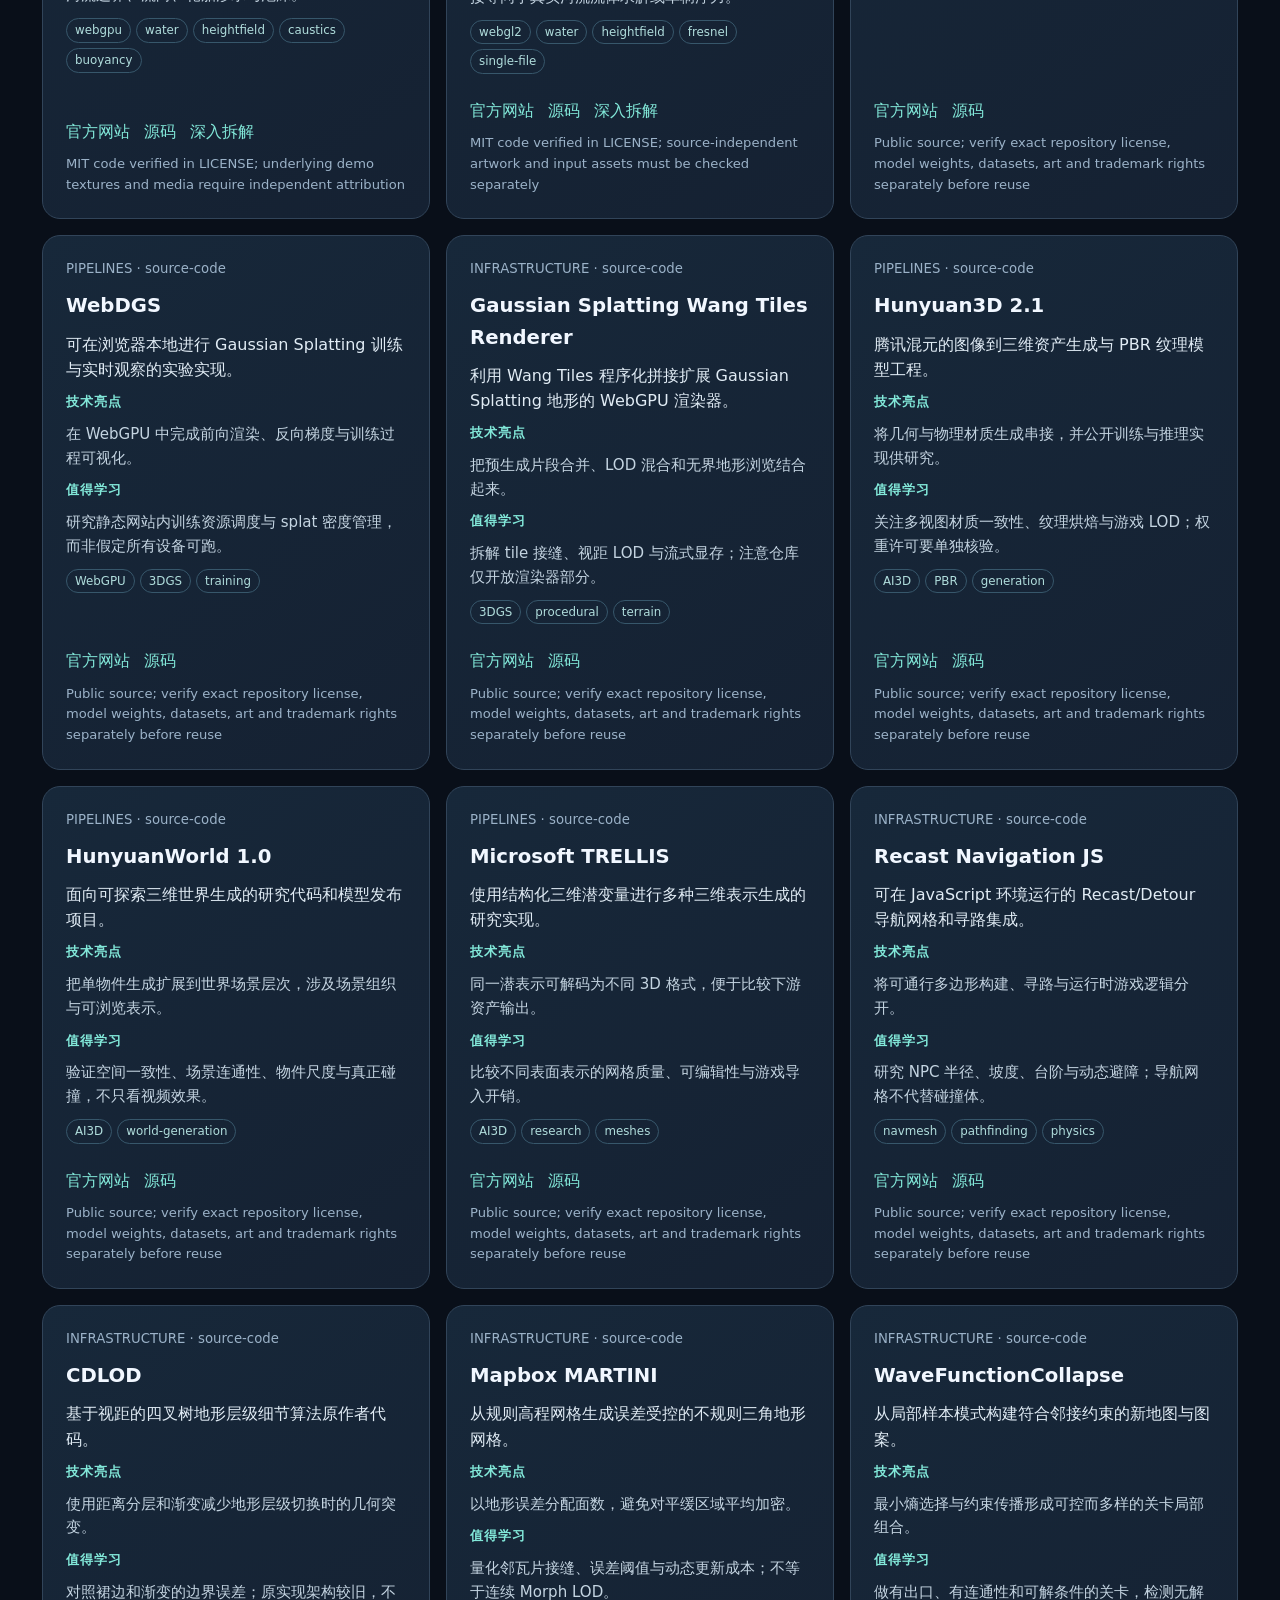
==== commit 098e43f2: "docs: link new AI commercial visual website explorer" ====
--- a/index.html
+++ b/index.html
@@ -7,7 +7,7 @@
 .lab-feature a.launch:hover{background:#c4fff7;text-decoration:none}
 @media(max-width:760px){.lab-feature{align-items:stretch;flex-direction:column}.lab-feature a.launch{text-align:center}}
 </style></head><body>
-<main class="container"><nav><a href="./sources.html">Original Source Radar / 一手资料雷达</a><a href="./research.html">Five Research Lanes / 五线研究</a><a href="./creators.html">Creative People Atlas / 作者图谱</a><a href="https://github.com/star8592/open-immersive-atlas/blob/main/README.md">GitHub README</a><a href="https://github.com/star8592/open-immersive-atlas/blob/main/CATALOG.md">Bilingual catalog</a><a href="https://github.com/star8592/open-immersive-atlas/tree/main/docs/cases">Case studies / 技术拆解</a><a href="https://github.com/star8592/open-immersive-atlas/blob/main/CONTRIBUTING.md">Contribute</a><a href="https://github.com/star8592/open-immersive-atlas" rel="noopener noreferrer">GitHub ↗</a></nav><header><h1>Open <span>Immersive</span> Atlas</h1><p class="lead" id="lead">开放沉浸式技术图谱：发现卓越的 Web3D、游戏、AI 资产工厂、引擎与渲染技术，理解它们真正厉害在哪里。</p></header>
+<main class="container"><nav><a href="./ai-web.html">AI Visual Web / AI 商业网站</a><a href="./sources.html">Original Source Radar / 一手资料雷达</a><a href="./research.html">Five Research Lanes / 五线研究</a><a href="./creators.html">Creative People Atlas / 作者图谱</a><a href="https://github.com/star8592/open-immersive-atlas/blob/main/README.md">GitHub README</a><a href="https://github.com/star8592/open-immersive-atlas/blob/main/CATALOG.md">Bilingual catalog</a><a href="https://github.com/star8592/open-immersive-atlas/tree/main/docs/cases">Case studies / 技术拆解</a><a href="https://github.com/star8592/open-immersive-atlas/blob/main/CONTRIBUTING.md">Contribute</a><a href="https://github.com/star8592/open-immersive-atlas" rel="noopener noreferrer">GitHub ↗</a></nav><header><h1>Open <span>Immersive</span> Atlas</h1><p class="lead" id="lead">开放沉浸式技术图谱：发现卓越的 Web3D、游戏、AI 资产工厂、引擎与渲染技术，理解它们真正厉害在哪里。</p></header>
 <section class="lab-feature" aria-labelledby="terrain-heading"><div><div class="lab-kicker">LIVE CODE LAB · 原创可运行技术实验</div><h2 id="terrain-heading">Spatial Lab 01 / Procedural Terrain LOD</h2><p>Real WebGL2 geometry · 49 terrain chunks · adaptive LOD · granular shader · performance controls. / 真实 3D 地形、49 个瓦片、距离分级、细颗粒材质和交互式性能观察。</p></div><a class="launch" href="./labs/terrain-lod/">Launch terrain lab / 打开实验</a></section>
 <section class="lab-feature" aria-labelledby="inspector-heading"><div><div class="lab-kicker">LOCAL-FIRST ASSET QA · 离线模型预检</div><h2 id="inspector-heading">Spatial Lab 02 / GLB Asset Inspector</h2><p>Drop local GLB/glTF files · inspect buffers, accessors, meshes and node structure · export bilingual JSON findings. No uploads, no external fetches. / 拖入本地模型，检查结构并导出诊断，完全不上传。</p></div><a class="launch" href="./labs/glb-inspector/">Open GLB inspector / 打开模型检查台</a></section>
 <section class="lab-feature" aria-labelledby="render-heading"><div><div class="lab-kicker">REAL RENDERING COMPARISON · 原创双后端实验</div><h2 id="render-heading">Spatial Lab 03 / WebGPU × WebGL2</h2><p>One mesh and camera, two native shader pipelines, and optional real GPU timestamp queries. Separate GPU pass, JS API and rAF frame timing. / 共用几何与相机，新增真正 GPU 通道计时，严格区分 CPU 提交与浏览器帧间隔。</p></div><a class="launch" href="./labs/renderer-compare/">Open GPU timer lab / GPU 真实计时</a></section>
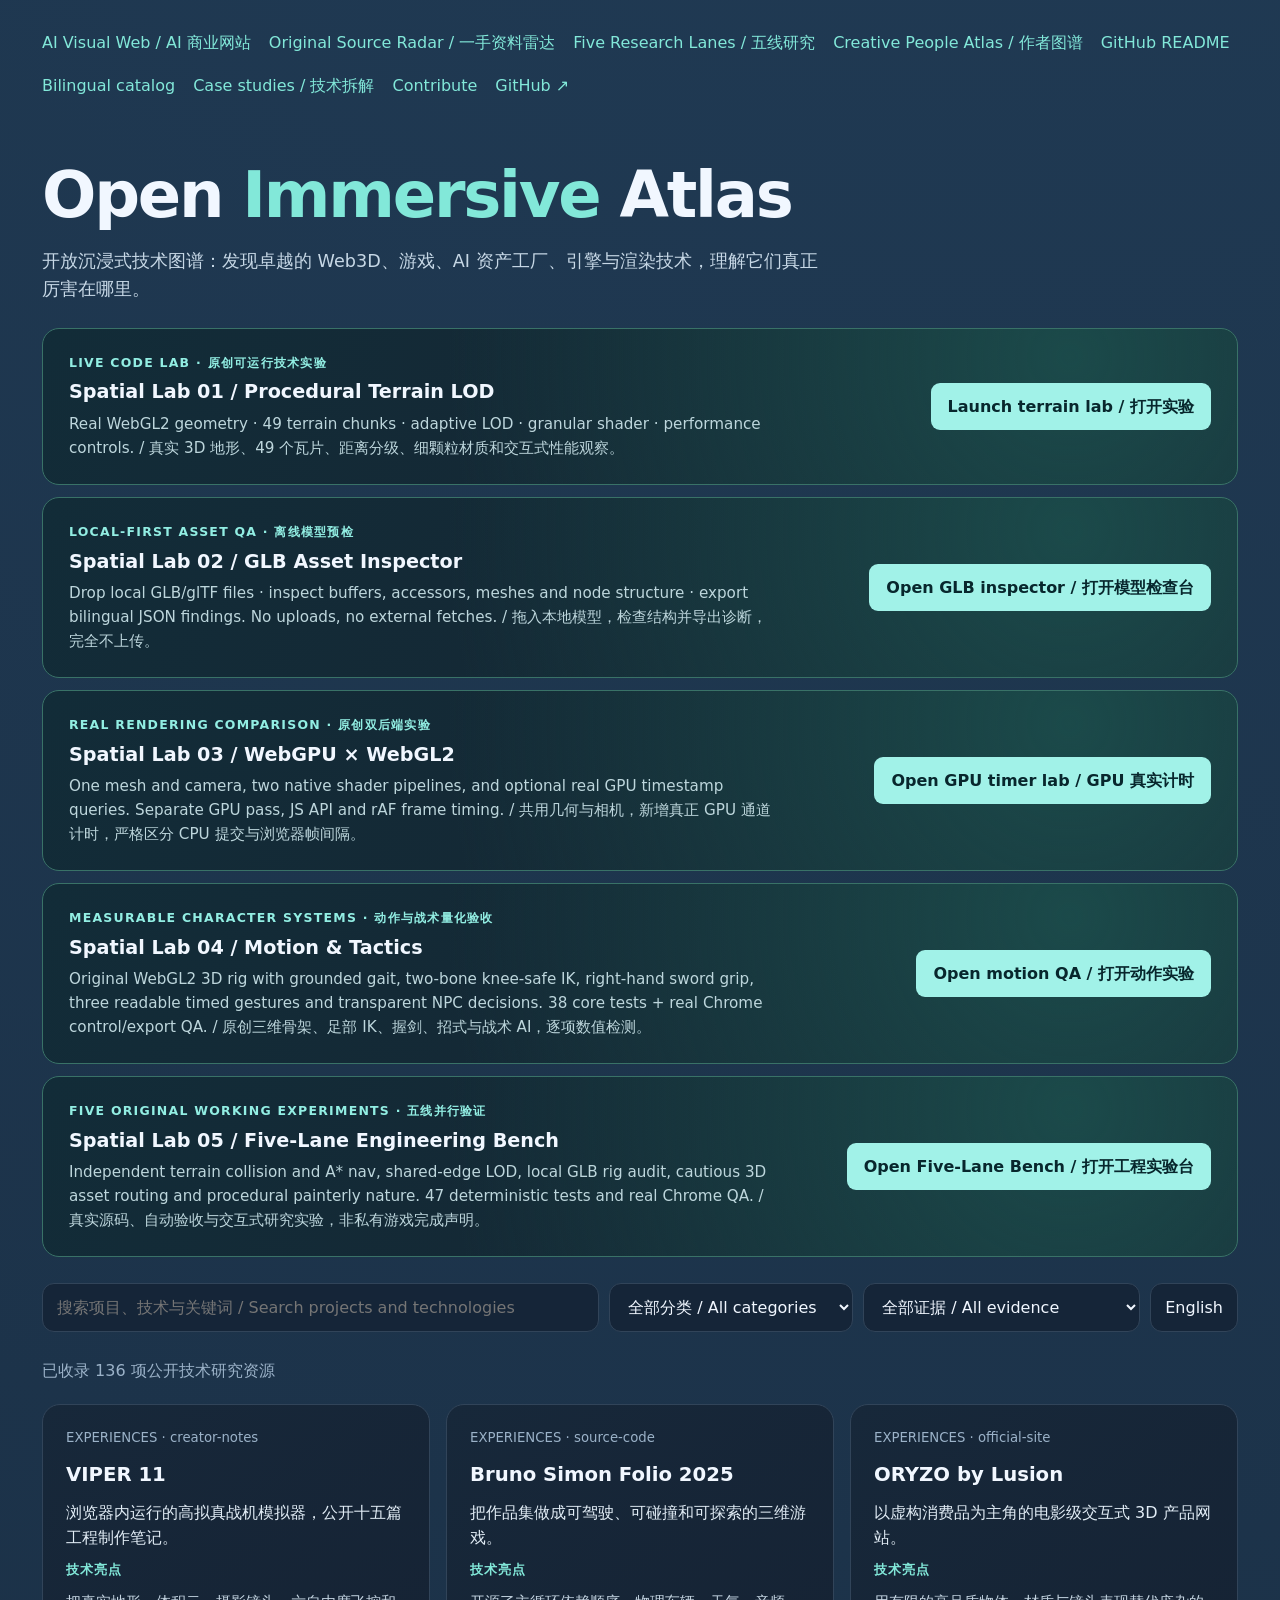
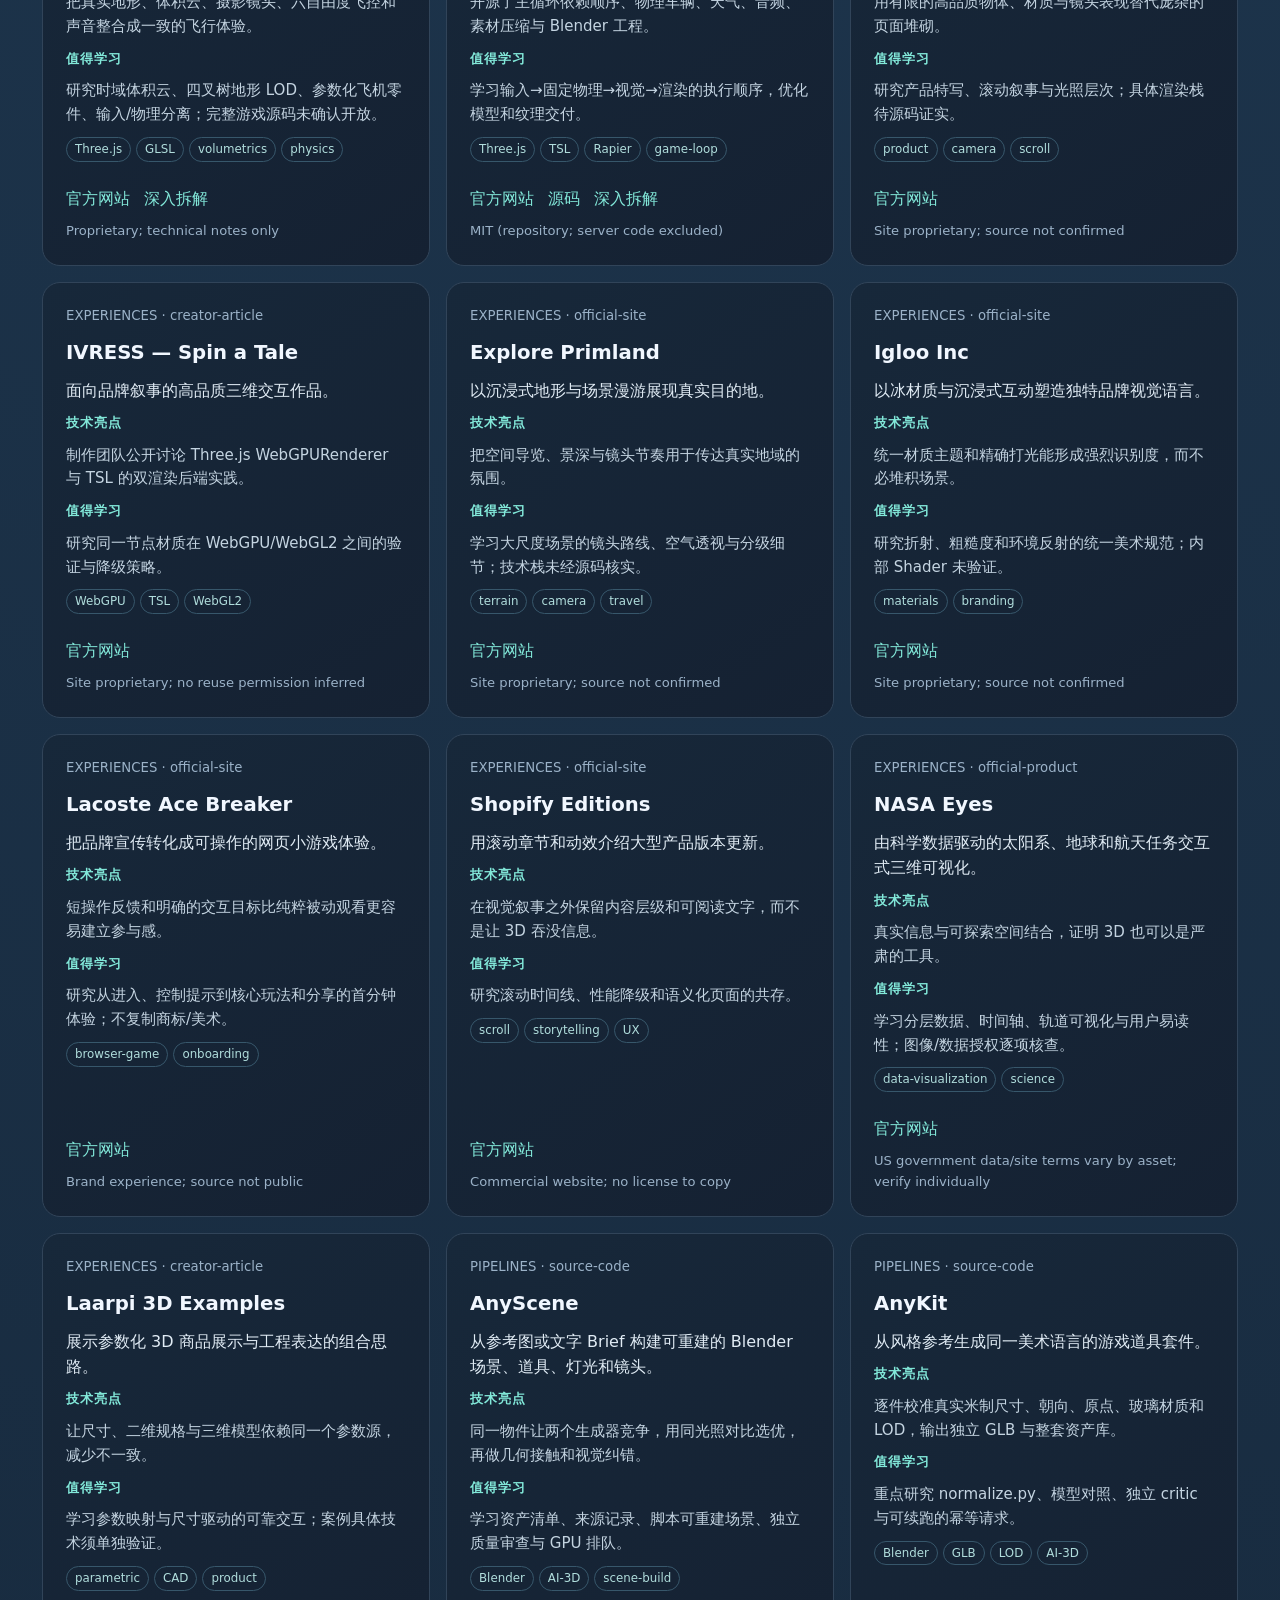
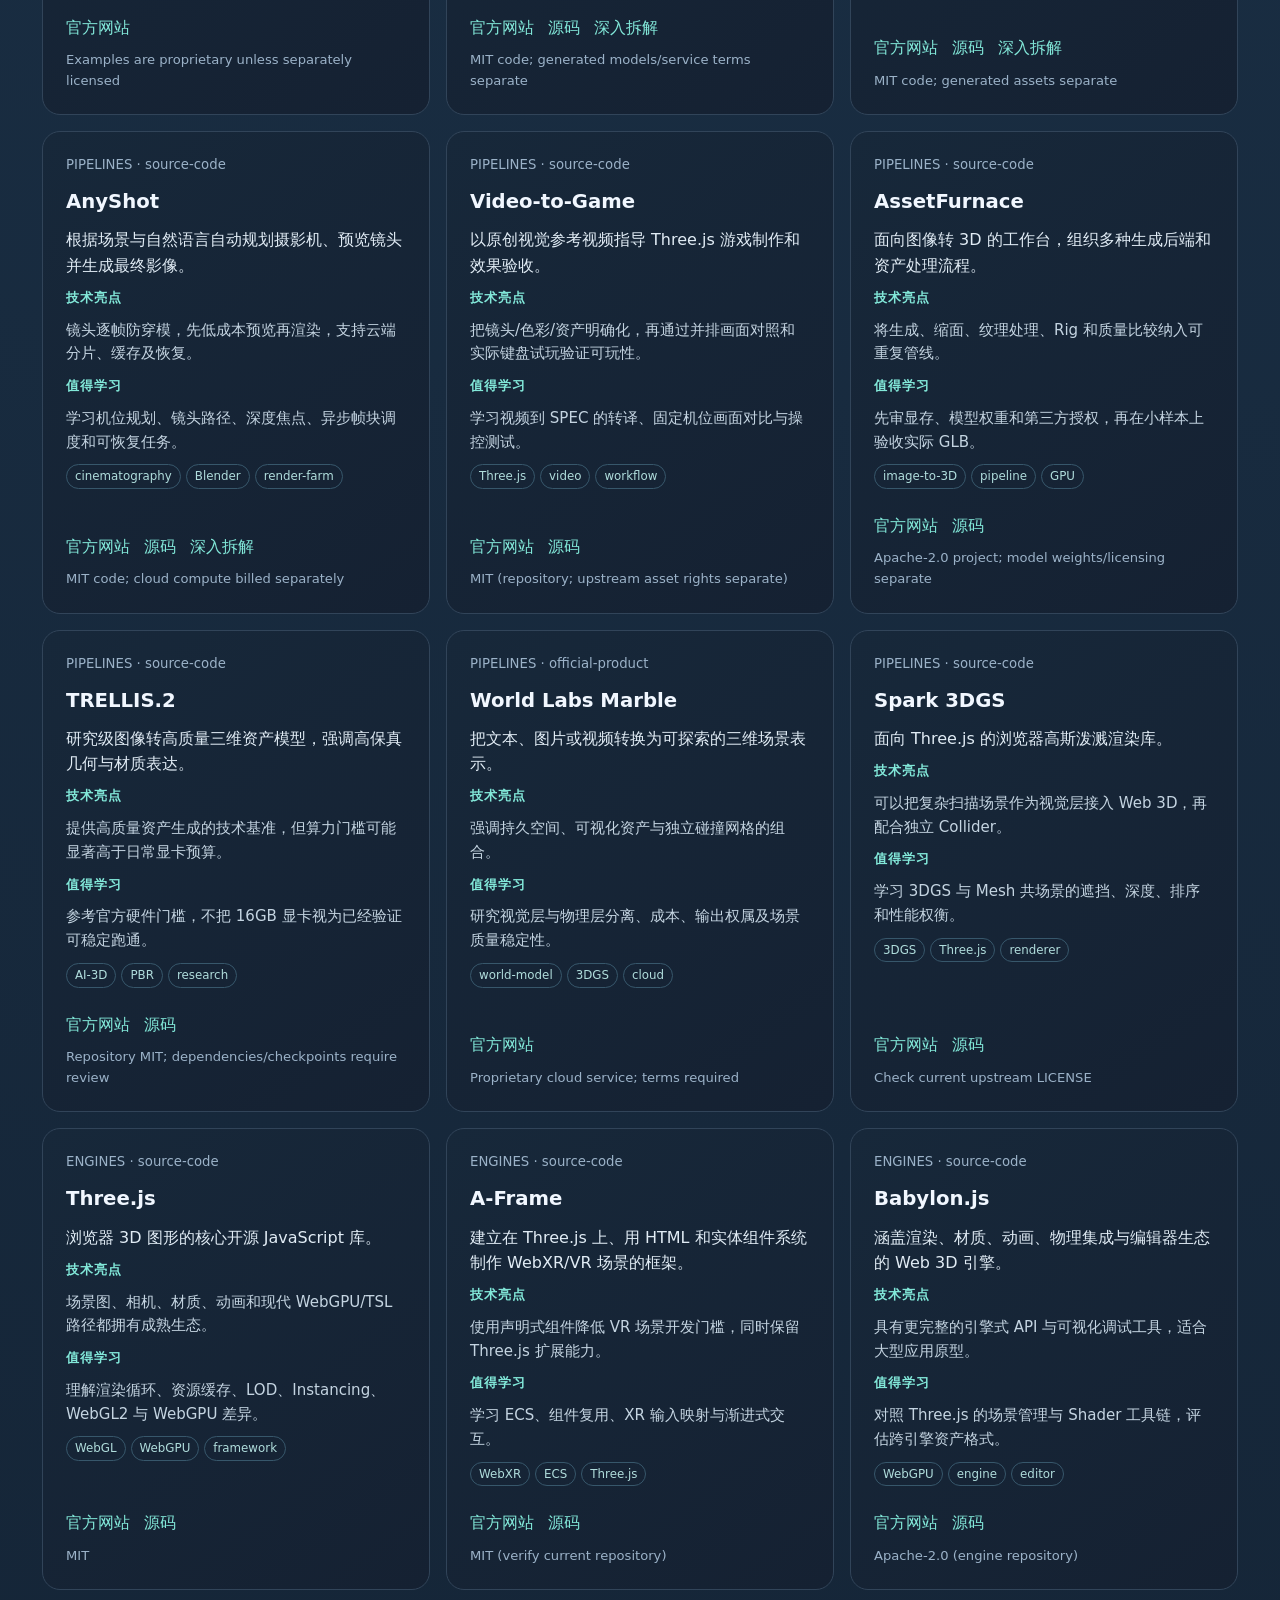
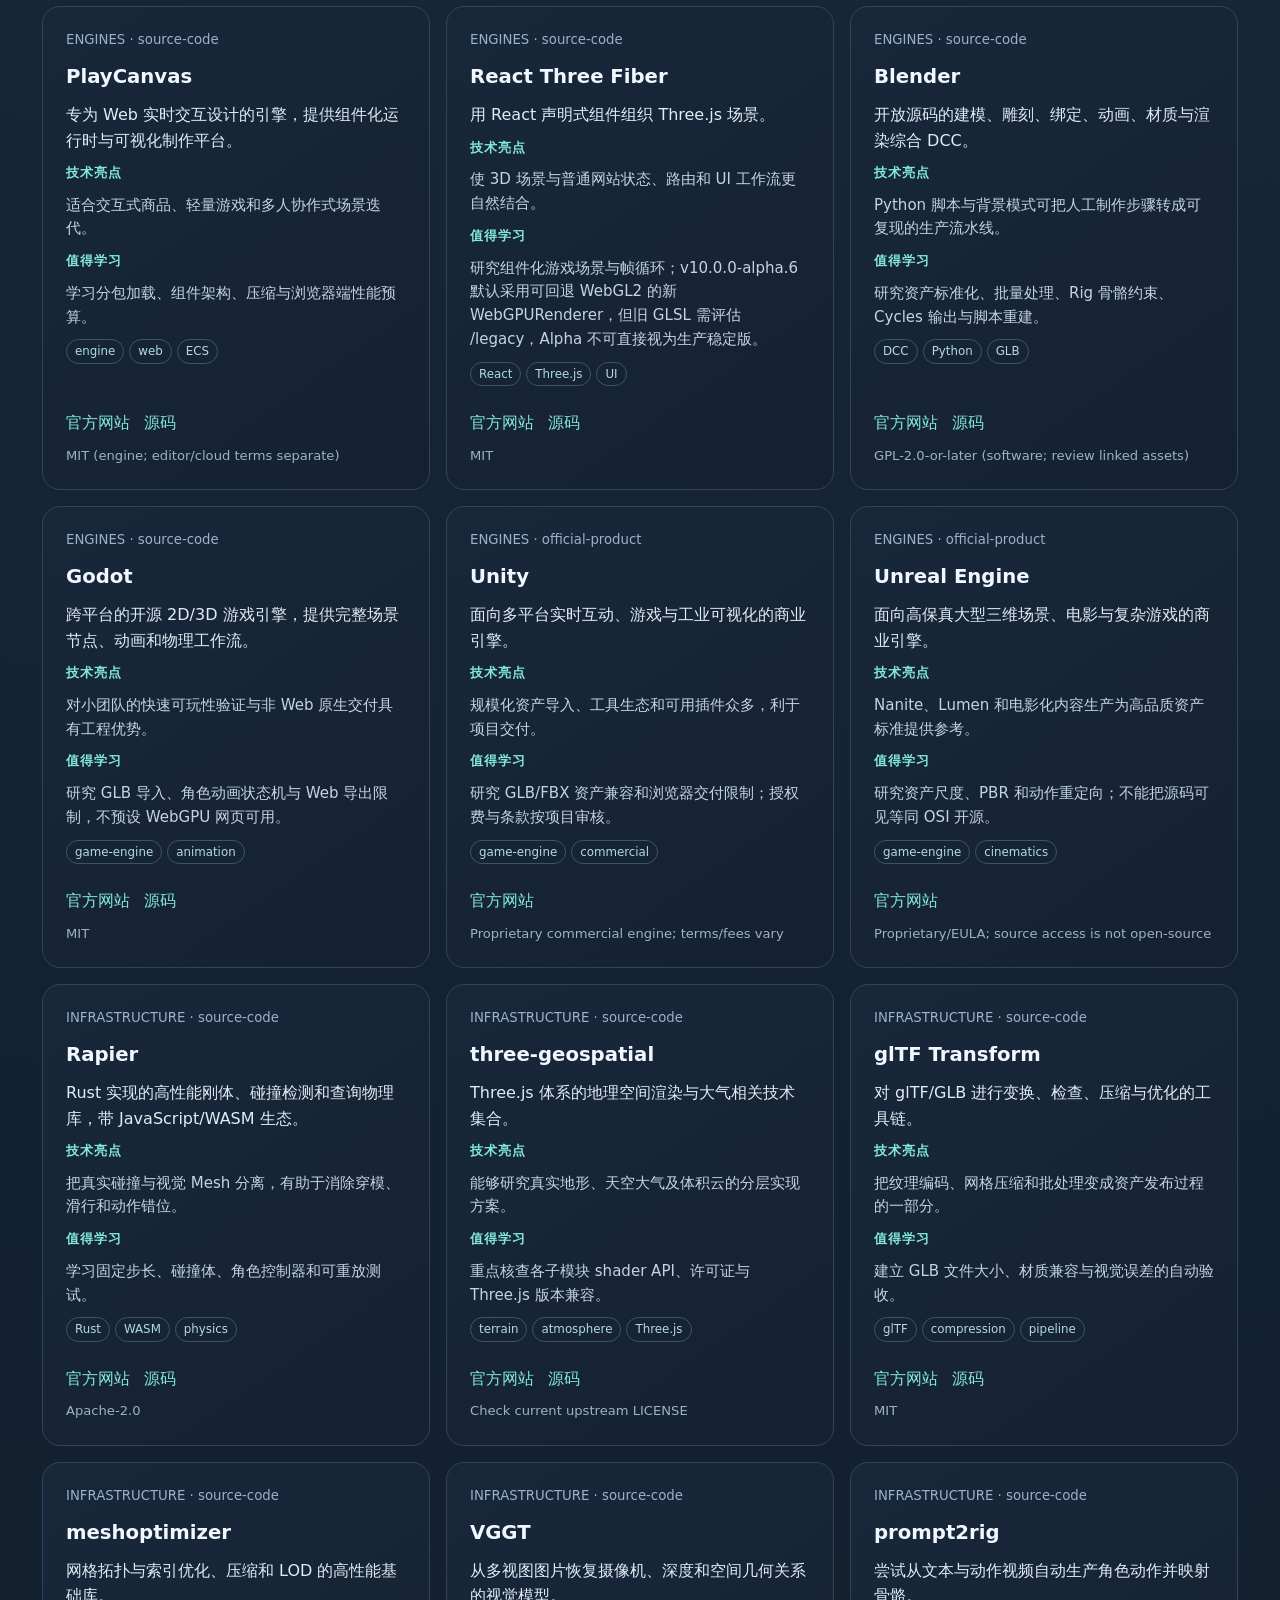
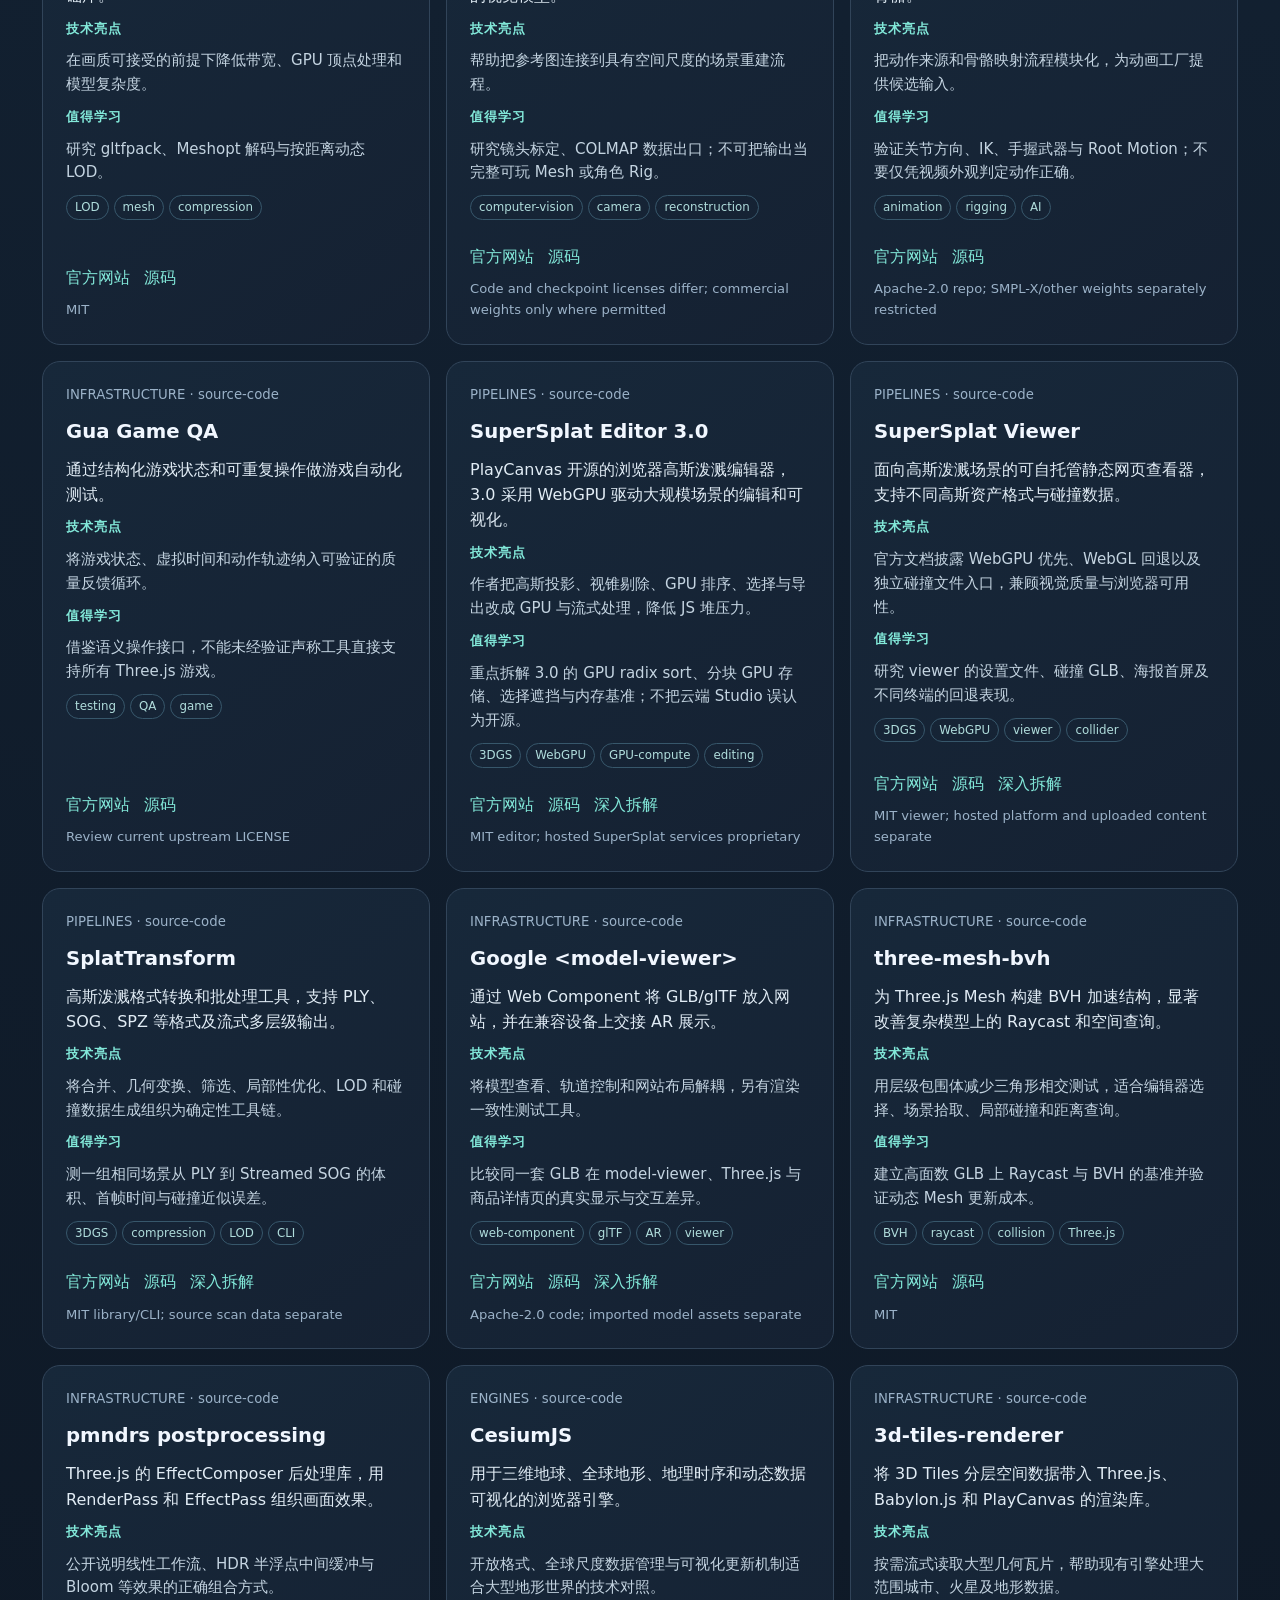
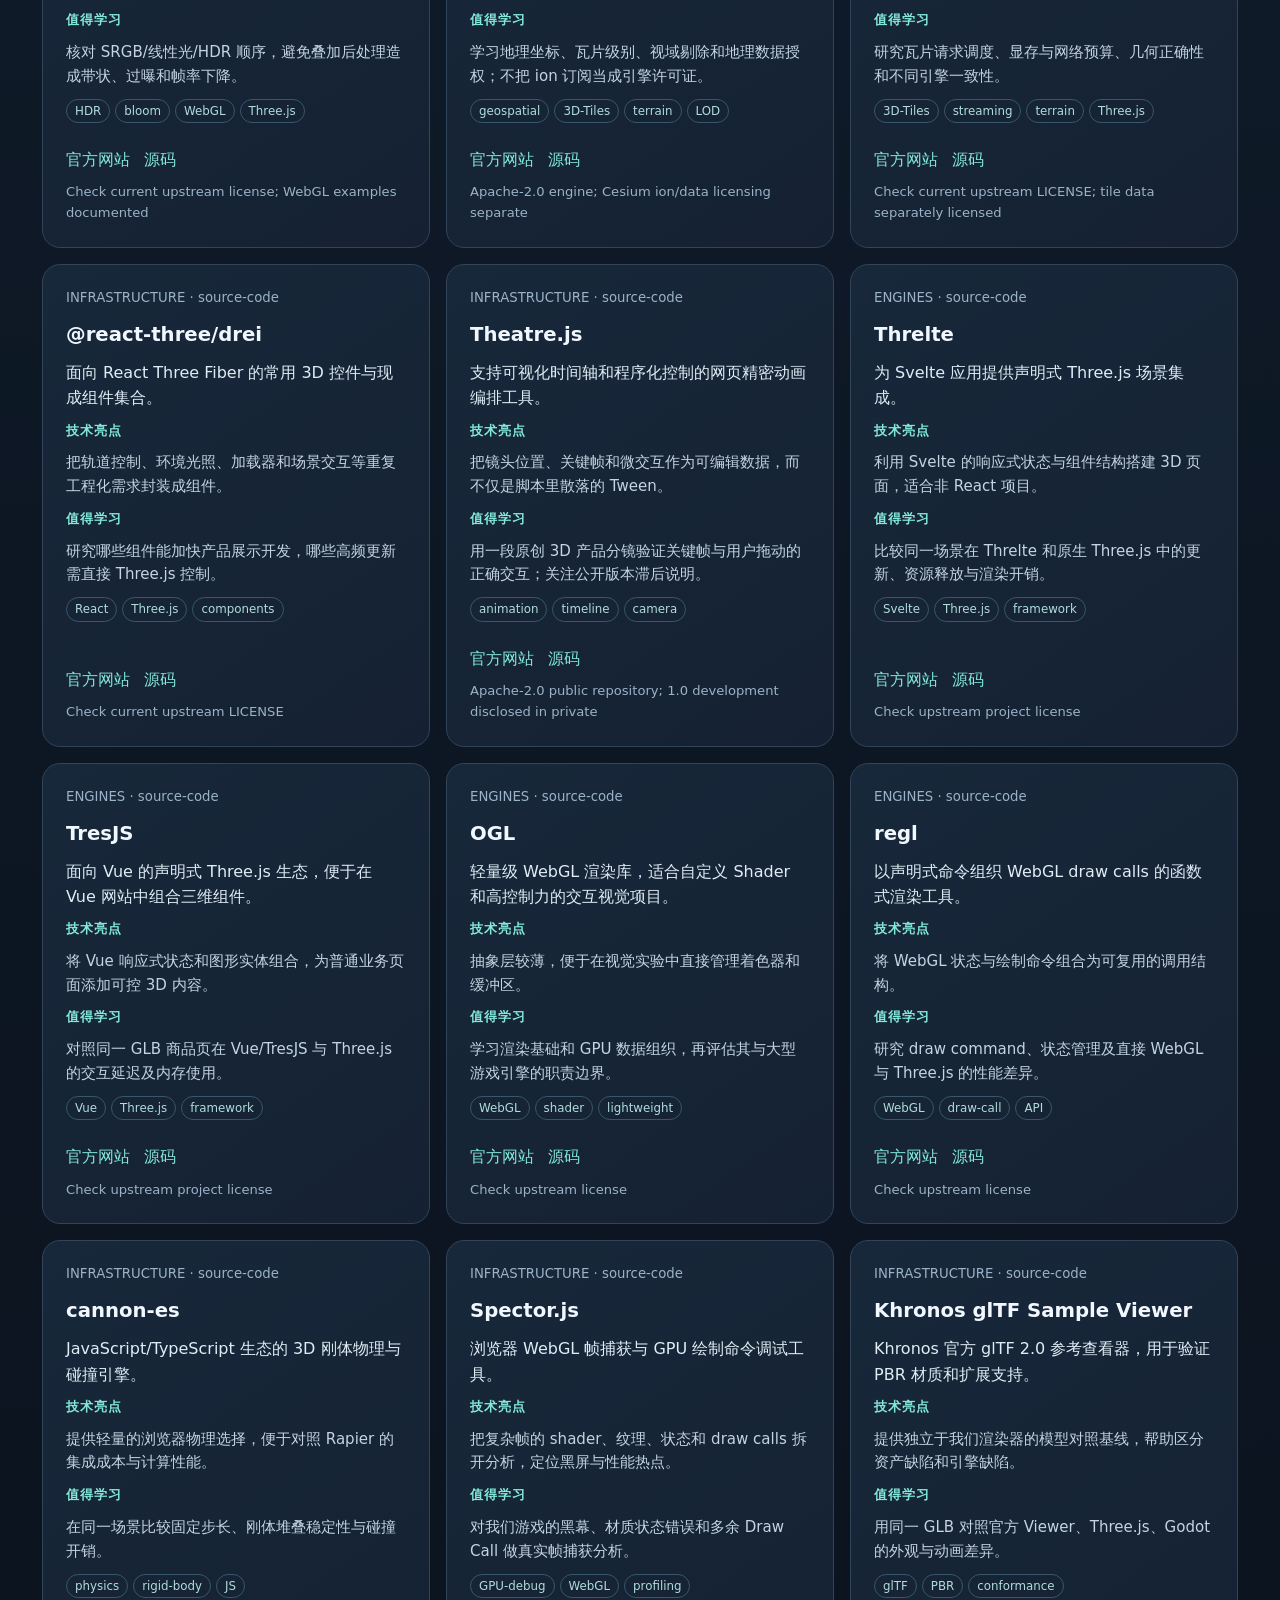
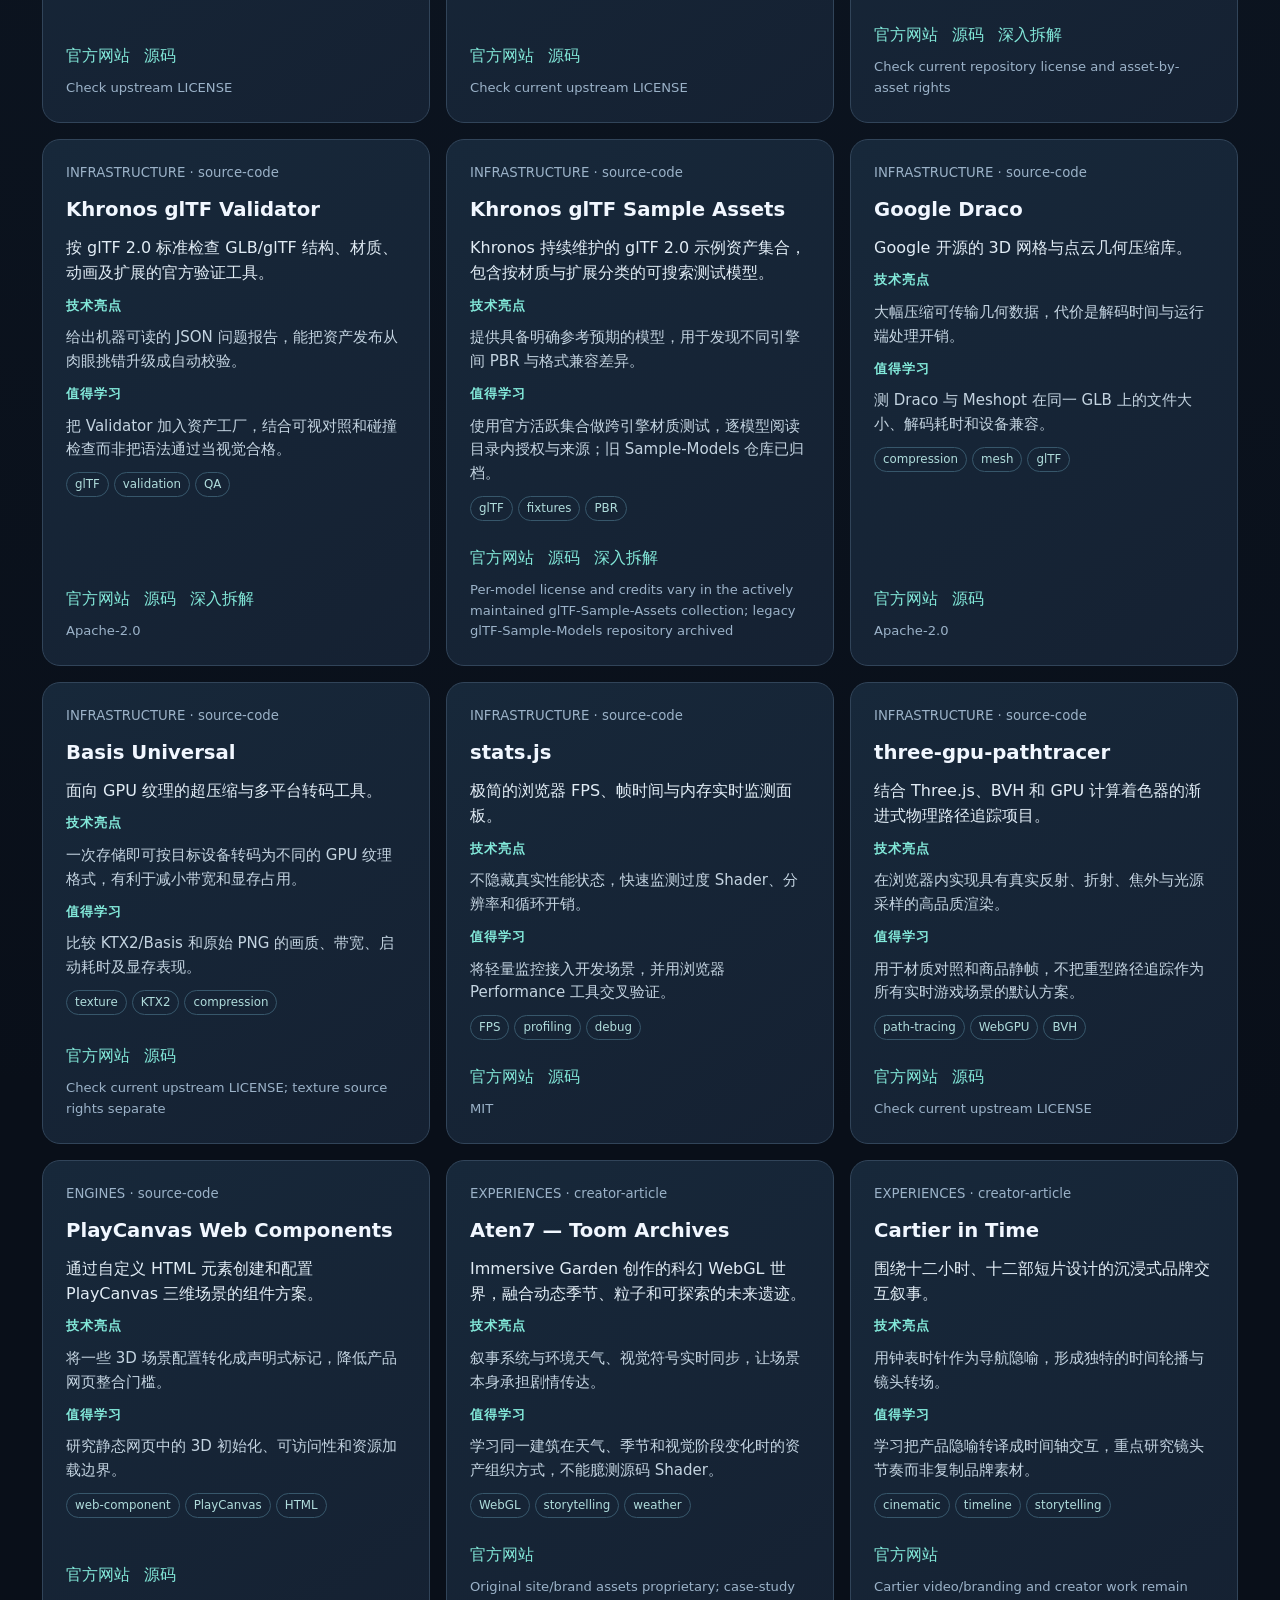
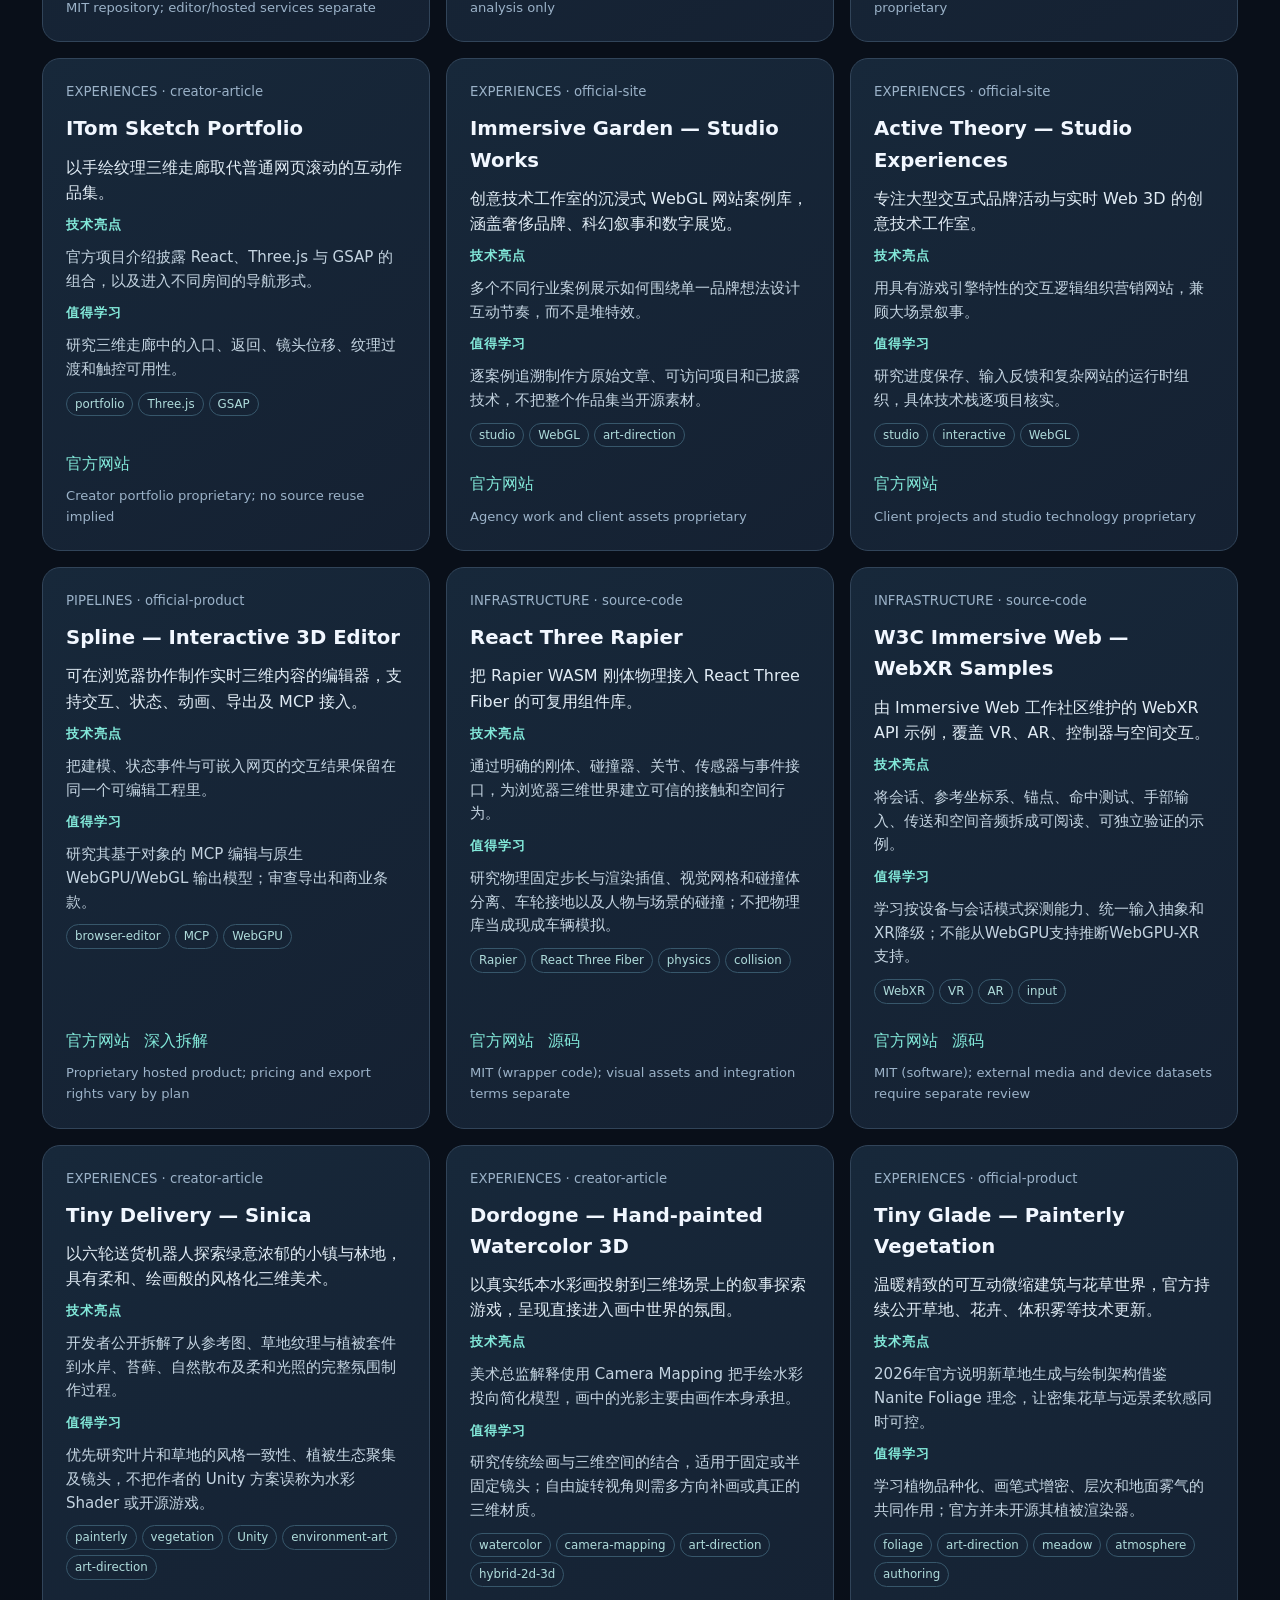
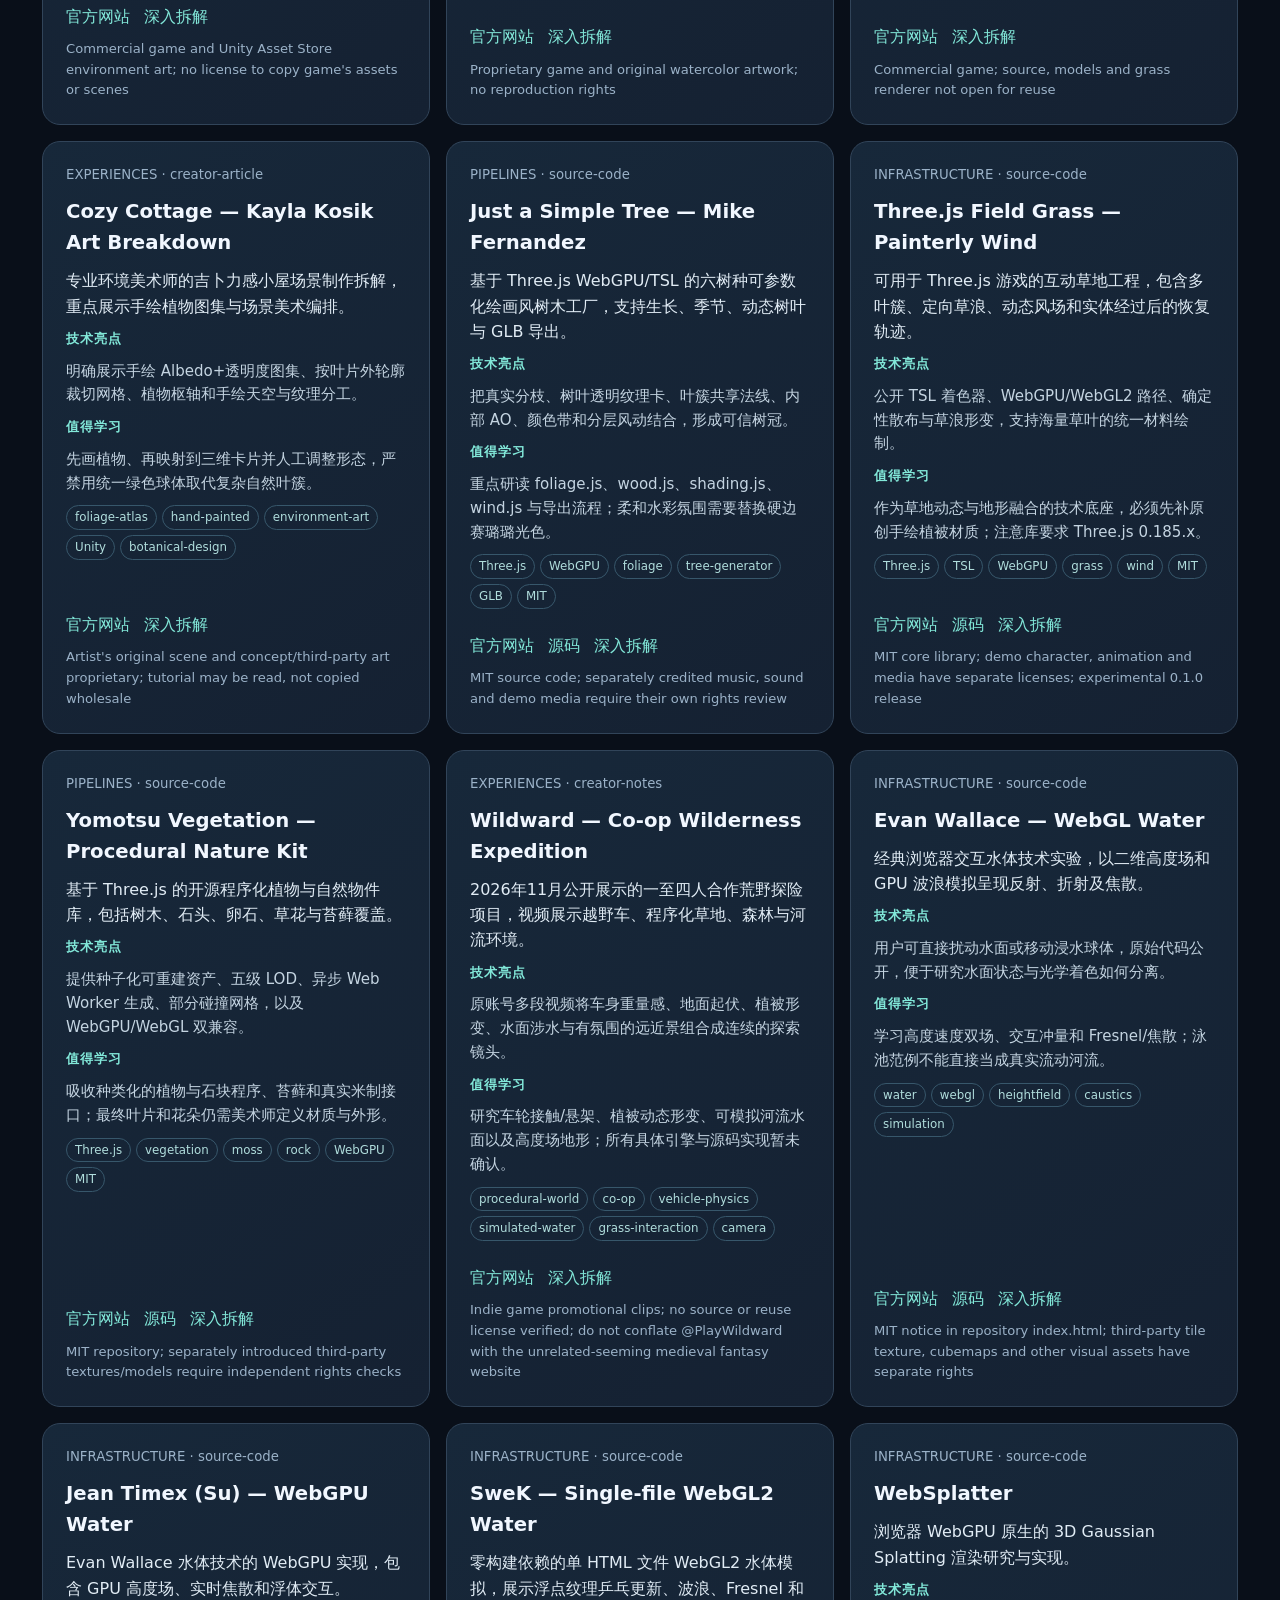
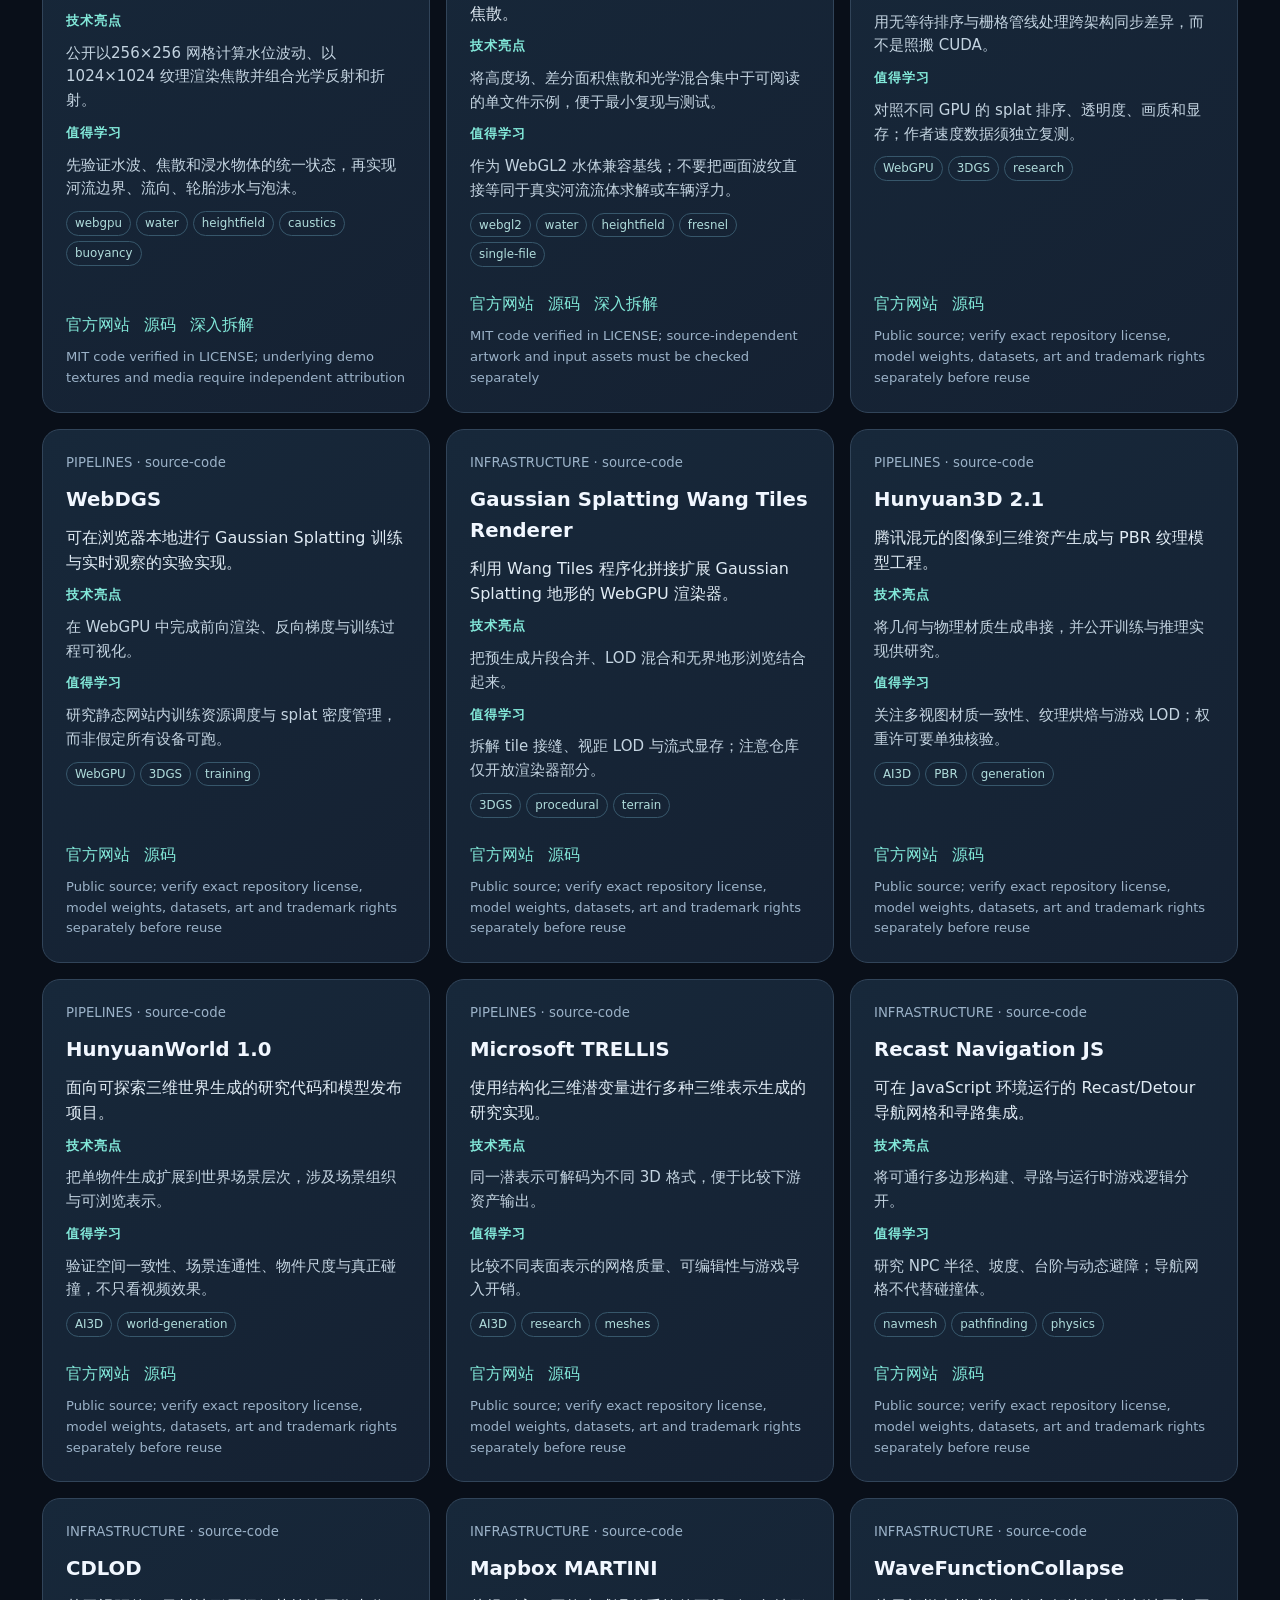
==== commit 471cbfed: "feat: five original diagnostic lanes for physics, LOD, rig, asset routing and nature" ====
--- a/index.html
+++ b/index.html
@@ -12,6 +12,7 @@
 <section class="lab-feature" aria-labelledby="inspector-heading"><div><div class="lab-kicker">LOCAL-FIRST ASSET QA · 离线模型预检</div><h2 id="inspector-heading">Spatial Lab 02 / GLB Asset Inspector</h2><p>Drop local GLB/glTF files · inspect buffers, accessors, meshes and node structure · export bilingual JSON findings. No uploads, no external fetches. / 拖入本地模型，检查结构并导出诊断，完全不上传。</p></div><a class="launch" href="./labs/glb-inspector/">Open GLB inspector / 打开模型检查台</a></section>
 <section class="lab-feature" aria-labelledby="render-heading"><div><div class="lab-kicker">REAL RENDERING COMPARISON · 原创双后端实验</div><h2 id="render-heading">Spatial Lab 03 / WebGPU × WebGL2</h2><p>One mesh and camera, two native shader pipelines, and optional real GPU timestamp queries. Separate GPU pass, JS API and rAF frame timing. / 共用几何与相机，新增真正 GPU 通道计时，严格区分 CPU 提交与浏览器帧间隔。</p></div><a class="launch" href="./labs/renderer-compare/">Open GPU timer lab / GPU 真实计时</a></section>
 <section class="lab-feature" aria-labelledby="motion-heading"><div><div class="lab-kicker">MEASURABLE CHARACTER SYSTEMS · 动作与战术量化验收</div><h2 id="motion-heading">Spatial Lab 04 / Motion &amp; Tactics</h2><p>Original WebGL2 3D rig with grounded gait, two-bone knee-safe IK, right-hand sword grip, three readable timed gestures and transparent NPC decisions. 38 core tests + real Chrome control/export QA. / 原创三维骨架、足部 IK、握剑、招式与战术 AI，逐项数值检测。</p></div><a class="launch" href="./labs/motion-qa/">Open motion QA / 打开动作实验</a></section>
+<section class="lab-feature" aria-labelledby="five-lane-heading"><div><div class="lab-kicker">FIVE ORIGINAL WORKING EXPERIMENTS · 五线并行验证</div><h2 id="five-lane-heading">Spatial Lab 05 / Five-Lane Engineering Bench</h2><p>Independent terrain collision and A* nav, shared-edge LOD, local GLB rig audit, cautious 3D asset routing and procedural painterly nature. 47 deterministic tests and real Chrome QA. / 真实源码、自动验收与交互式研究实验，非私有游戏完成声明。</p></div><a class="launch" href="./labs/five-lane-runtime/">Open Five-Lane Bench / 打开工程实验台</a></section>
 <div class="tools"><input id="search" type="search" aria-label="Search projects" placeholder="搜索项目、技术与关键词 / Search projects and technologies"><select id="category" aria-label="Filter category"><option value="all">全部分类 / All categories</option><option value="experiences">沉浸式作品 / Experiences</option><option value="pipelines">3D 工厂 / Pipelines</option><option value="engines">引擎 / Engines</option><option value="infrastructure">工程技术 / Infrastructure</option></select><select id="evidence" aria-label="Filter source evidence"><option value="all">全部证据 / All evidence</option><option value="source-code">公开源码 / Public source</option><option value="creator-notes">作者技术笔记 / Creator notes</option><option value="creator-article">作者技术文章 / Creator article</option><option value="official-product">官方产品 / Official product</option><option value="official-site">官方作品 / Official site</option></select><button id="lang" aria-pressed="false" type="button">English</button></div>
 <p class="summary" id="summary" role="status"></p><section id="grid" class="grid" aria-live="polite"></section><footer class="footer">Original catalog text/code: MIT. Linked projects and assets retain their owners' licenses. / 原创目录与代码采用 MIT，外链作品与素材归各原作者。</footer></main>
 <script type="module">
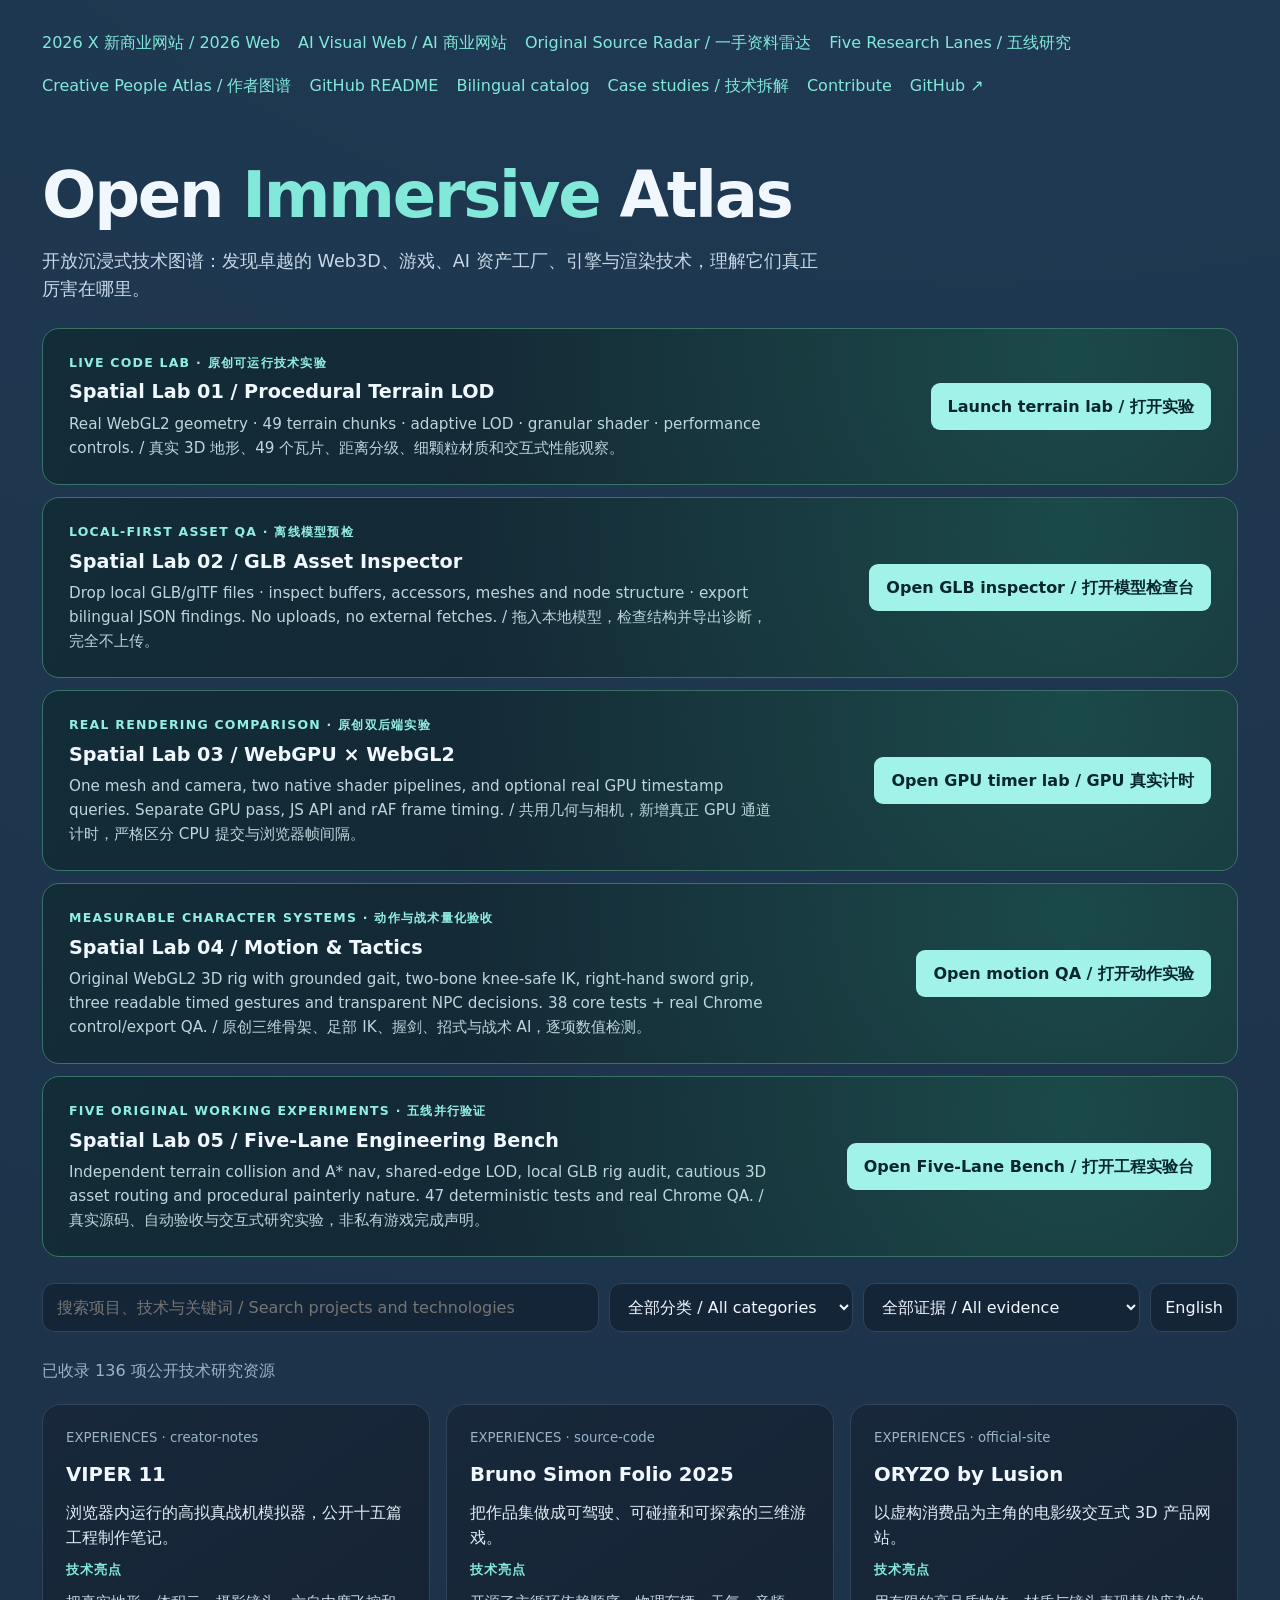
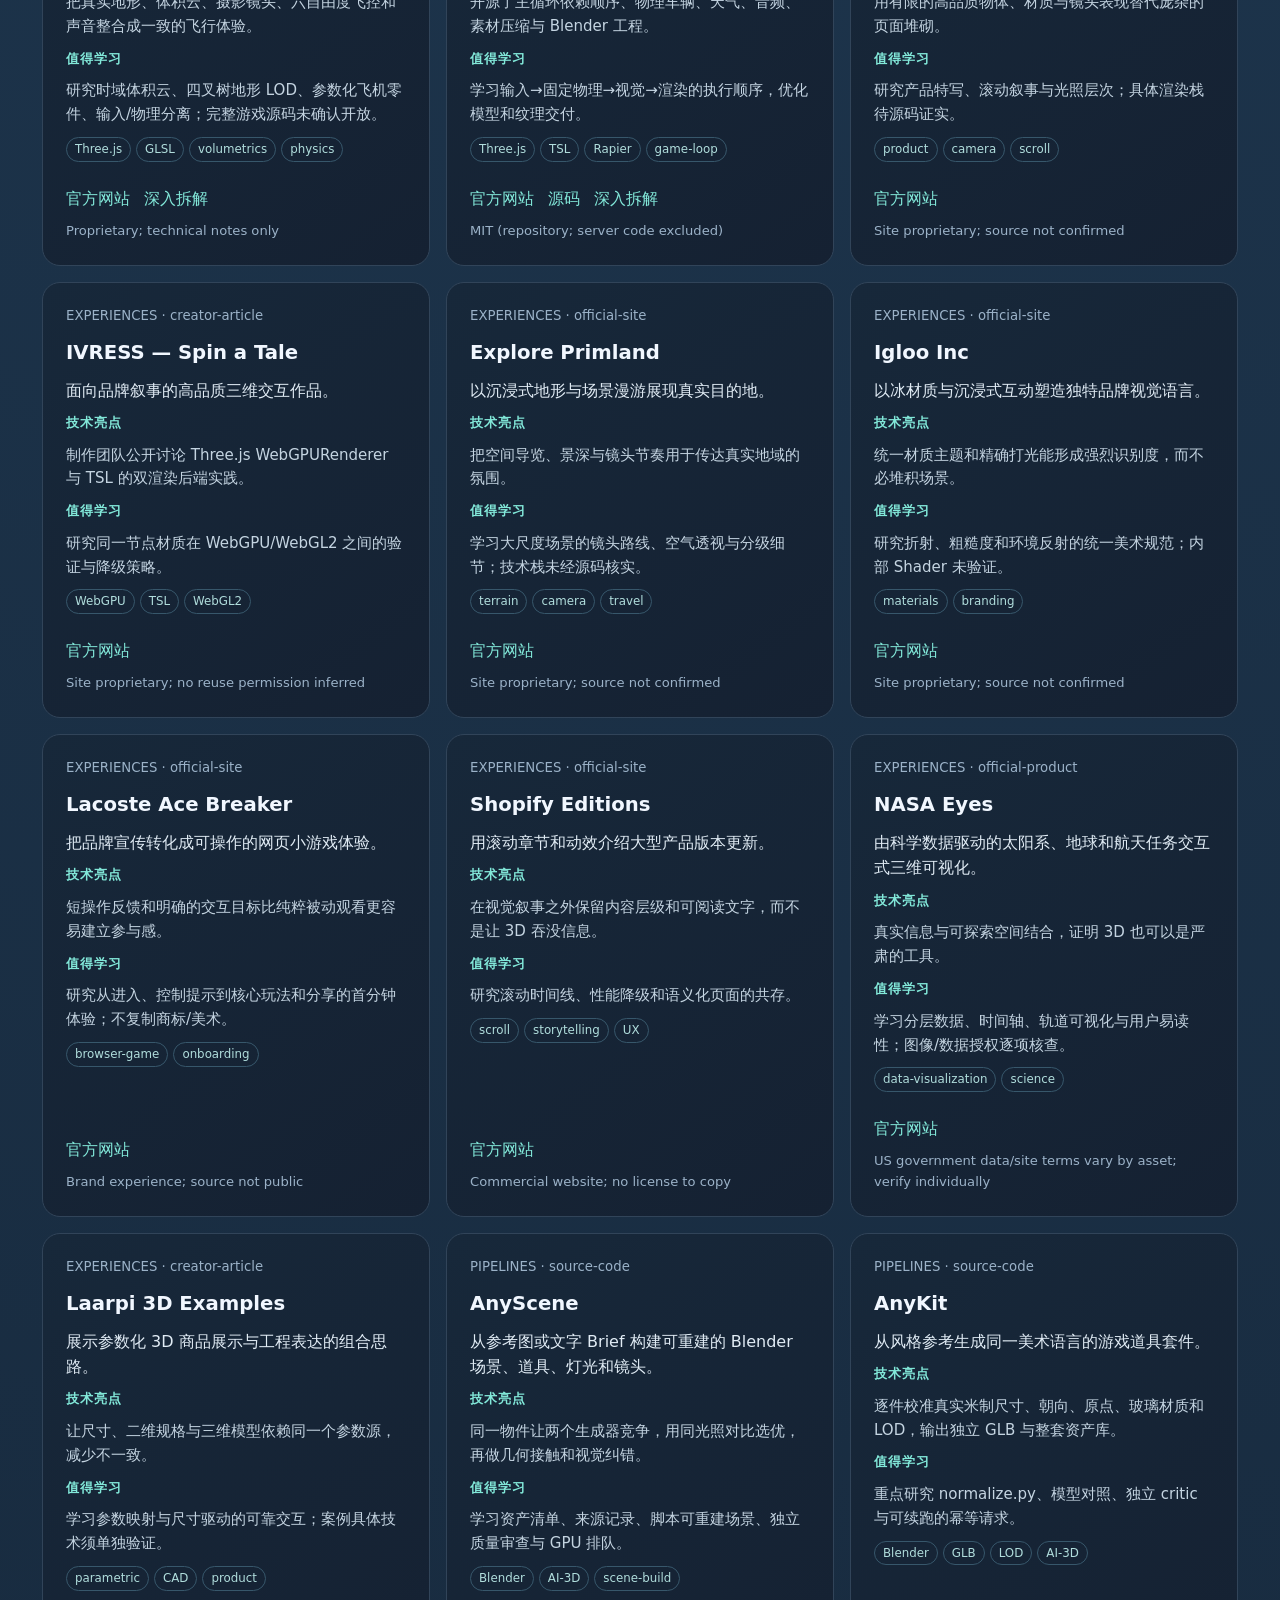
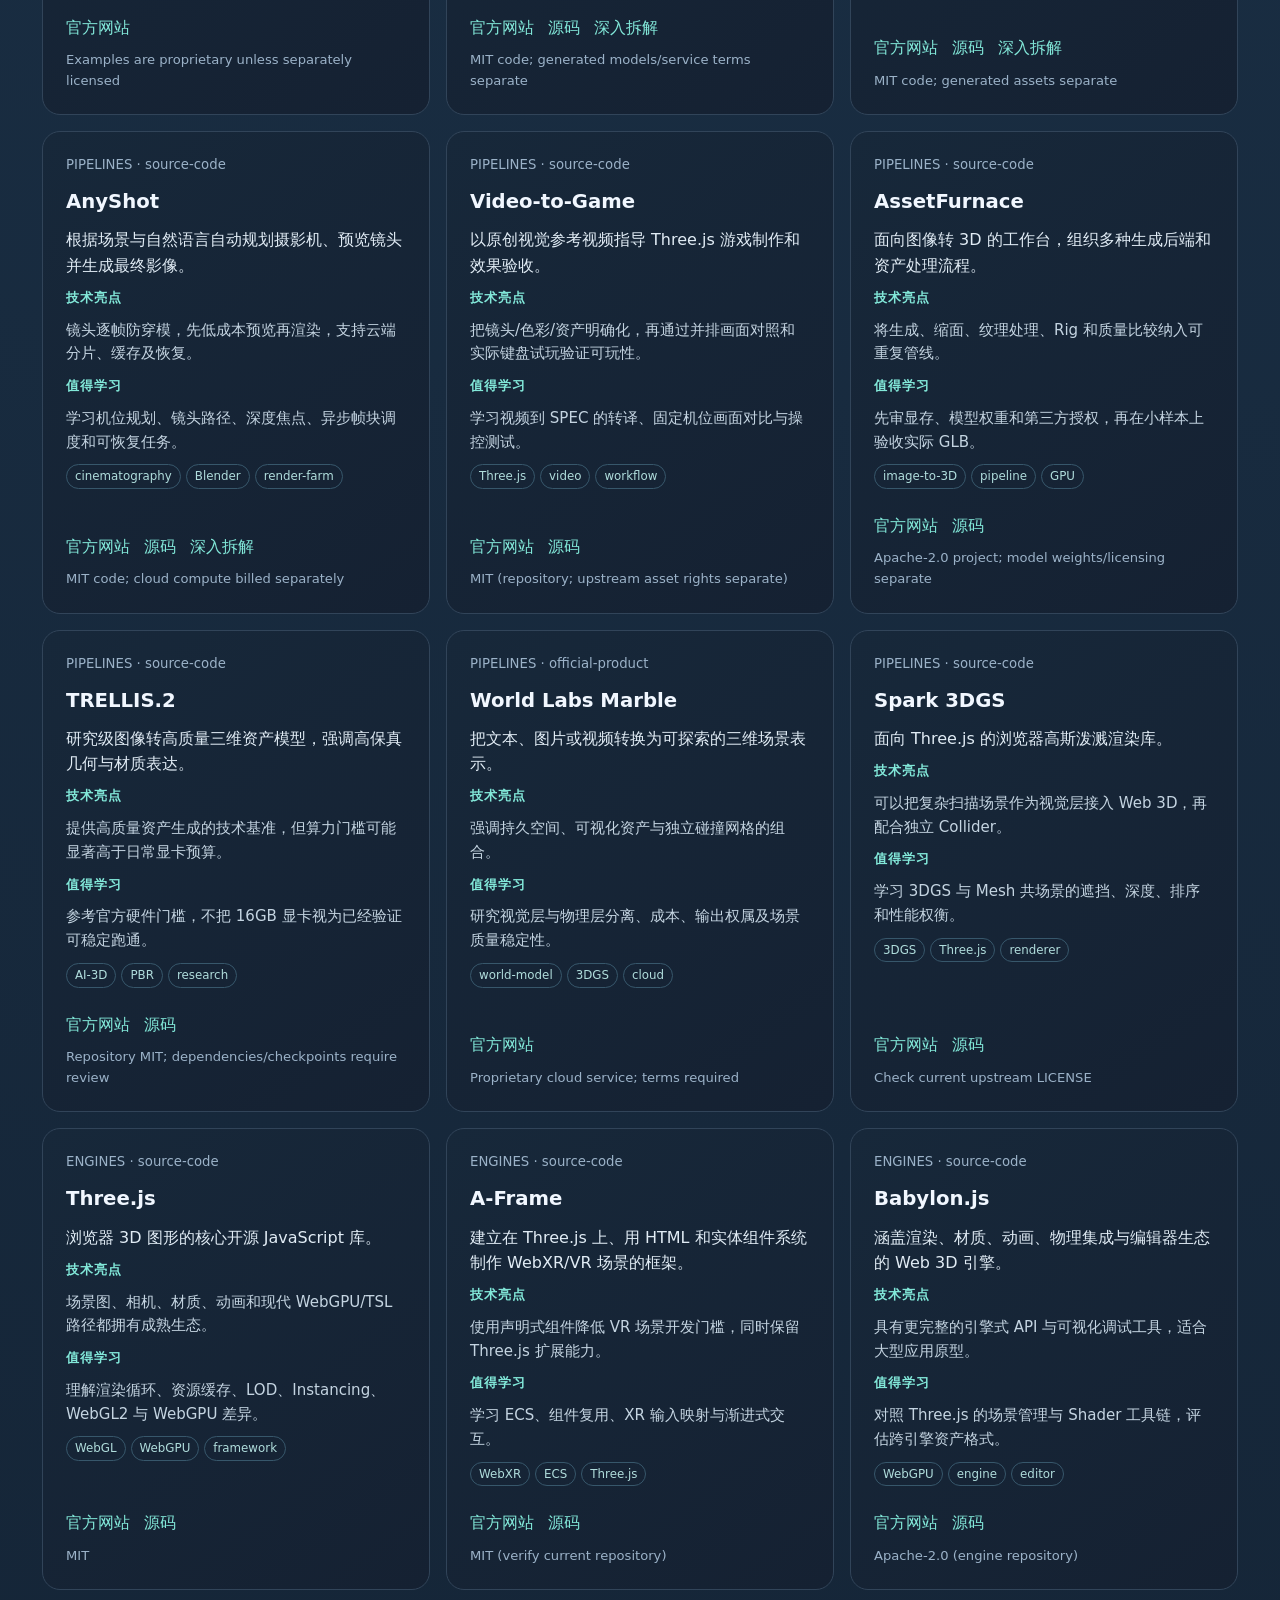
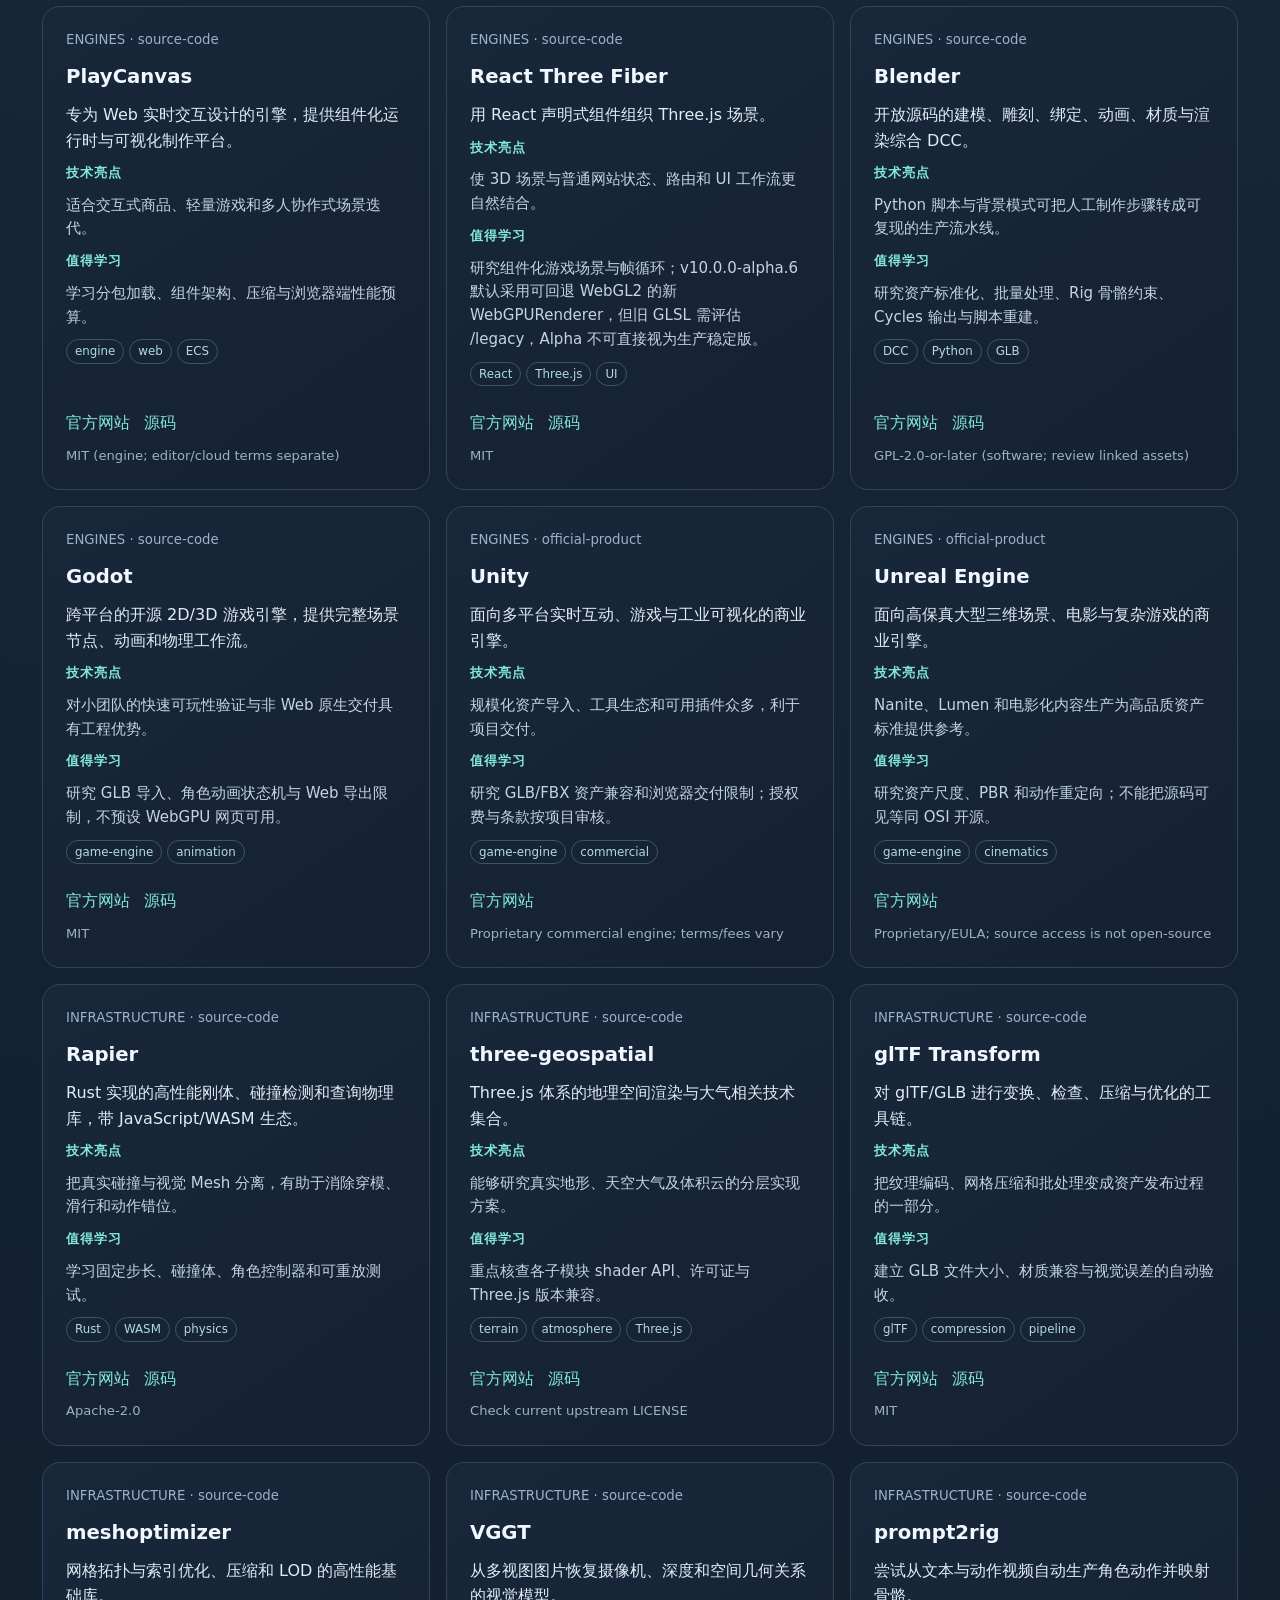
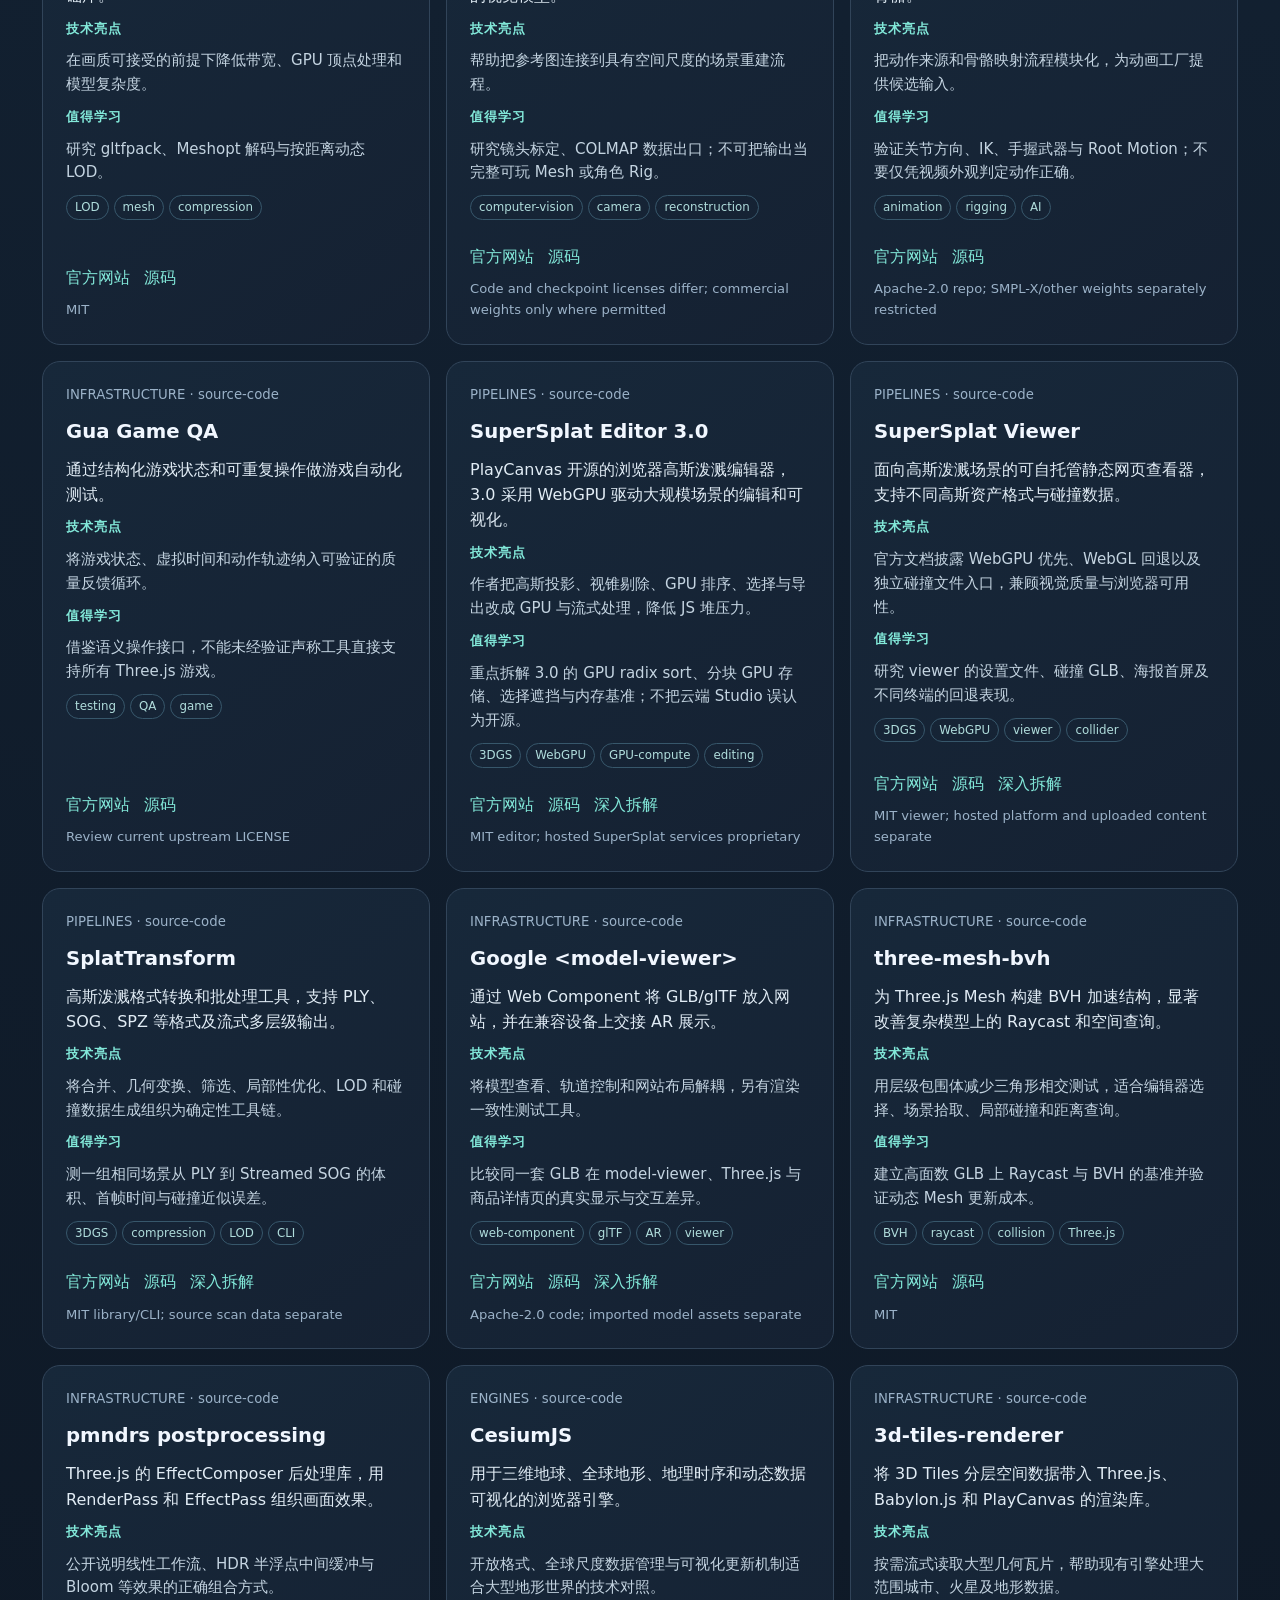
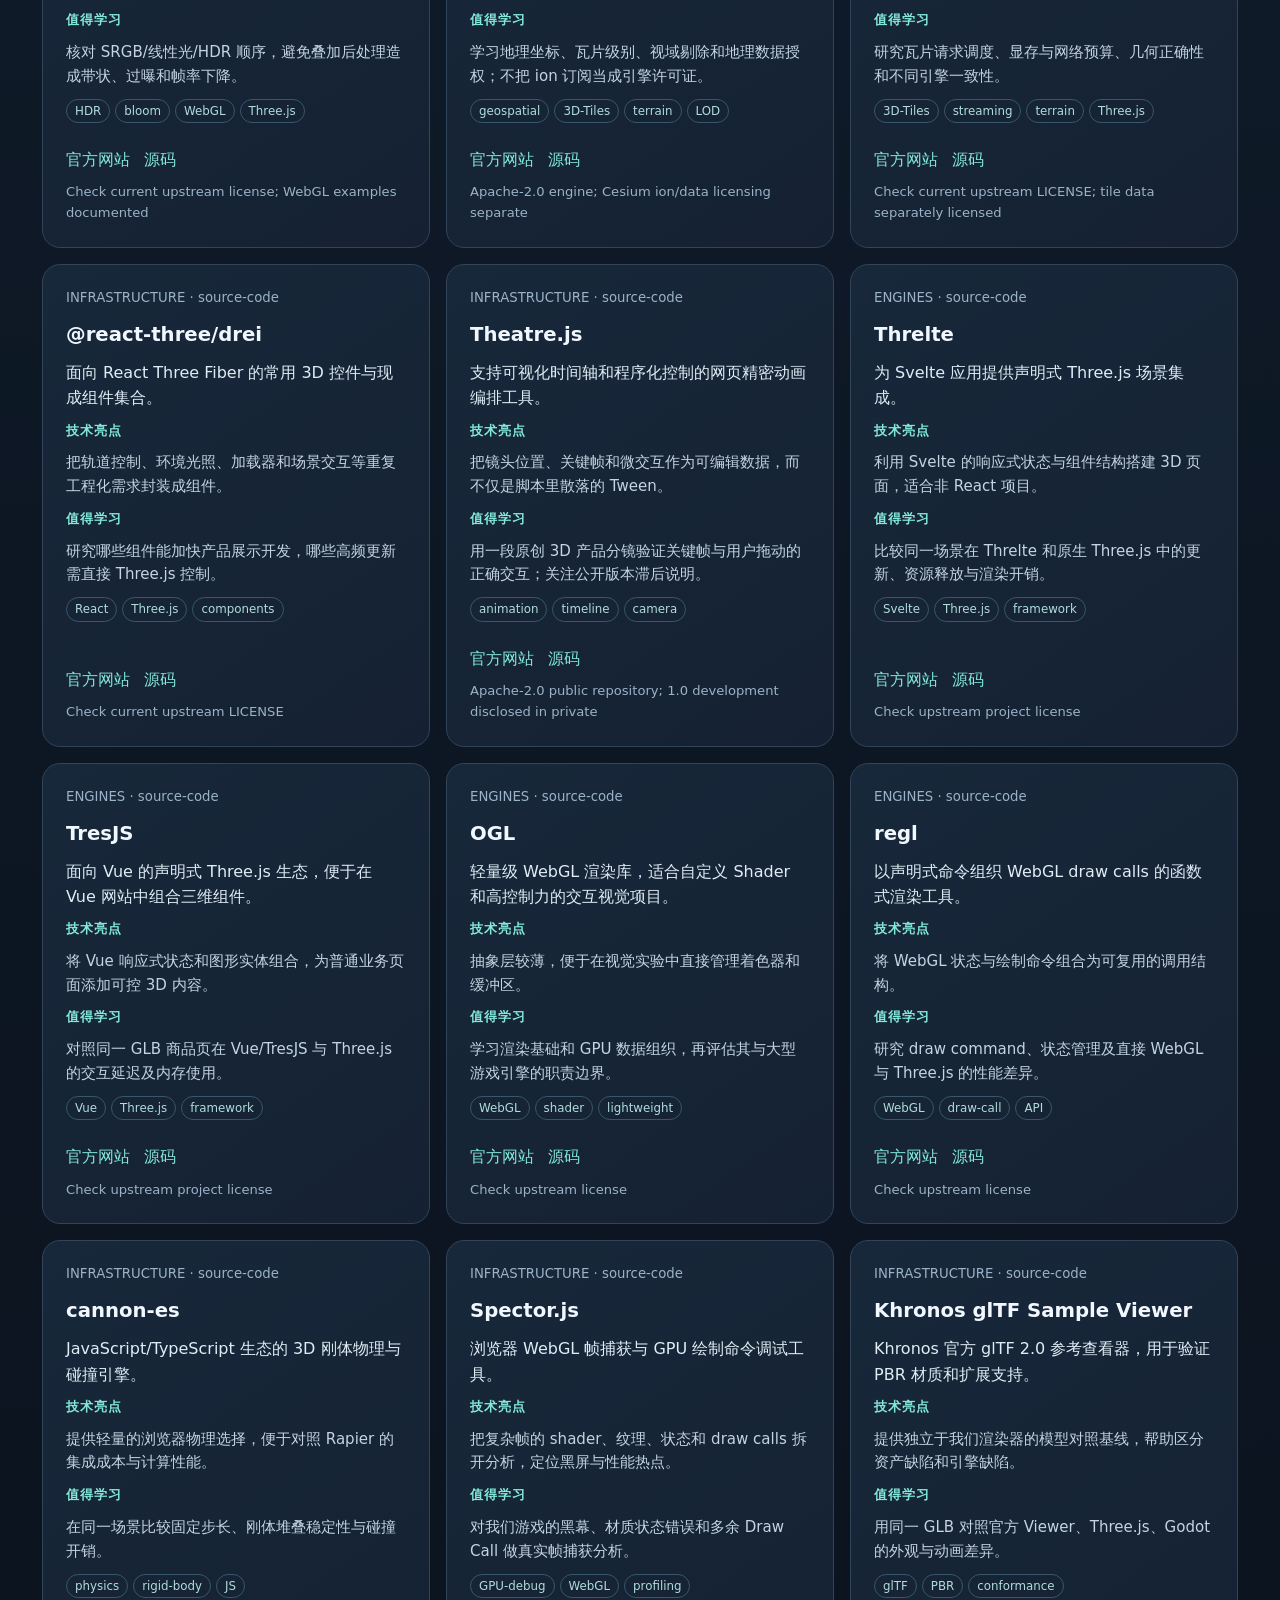
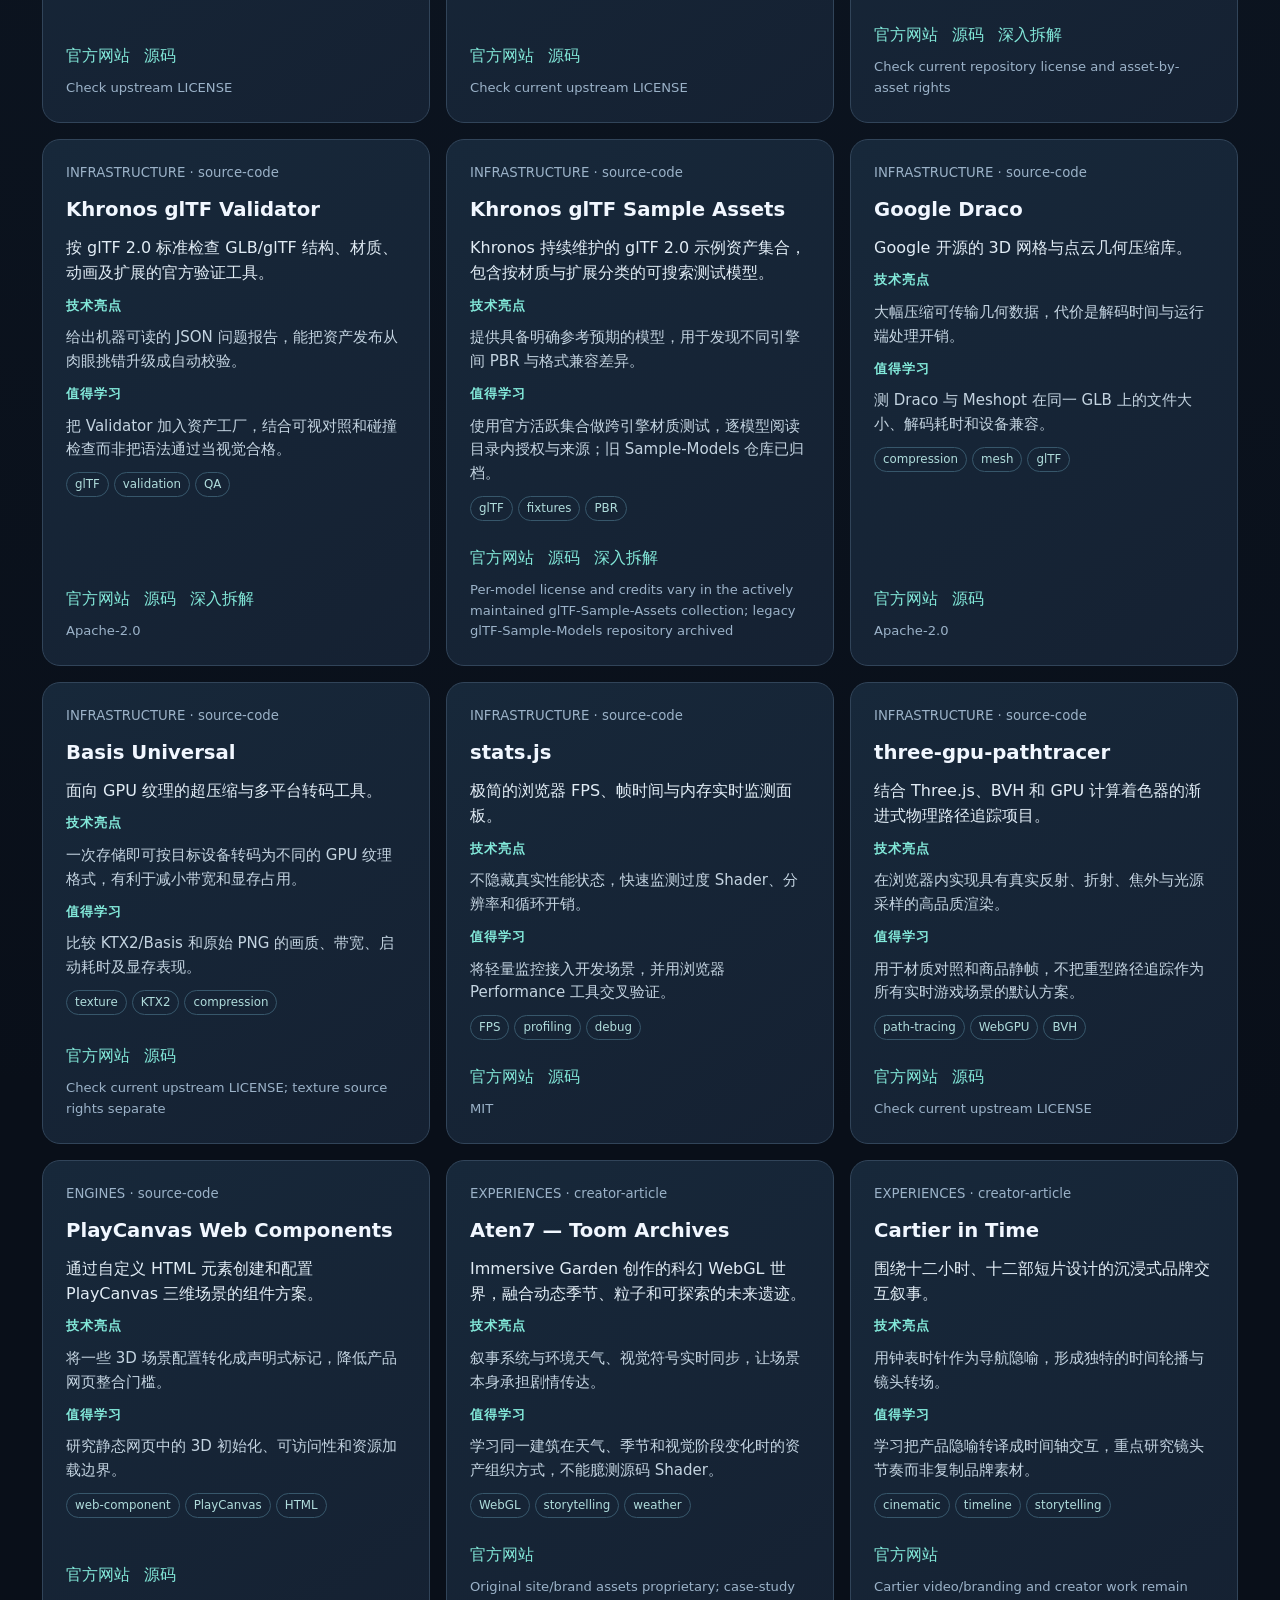
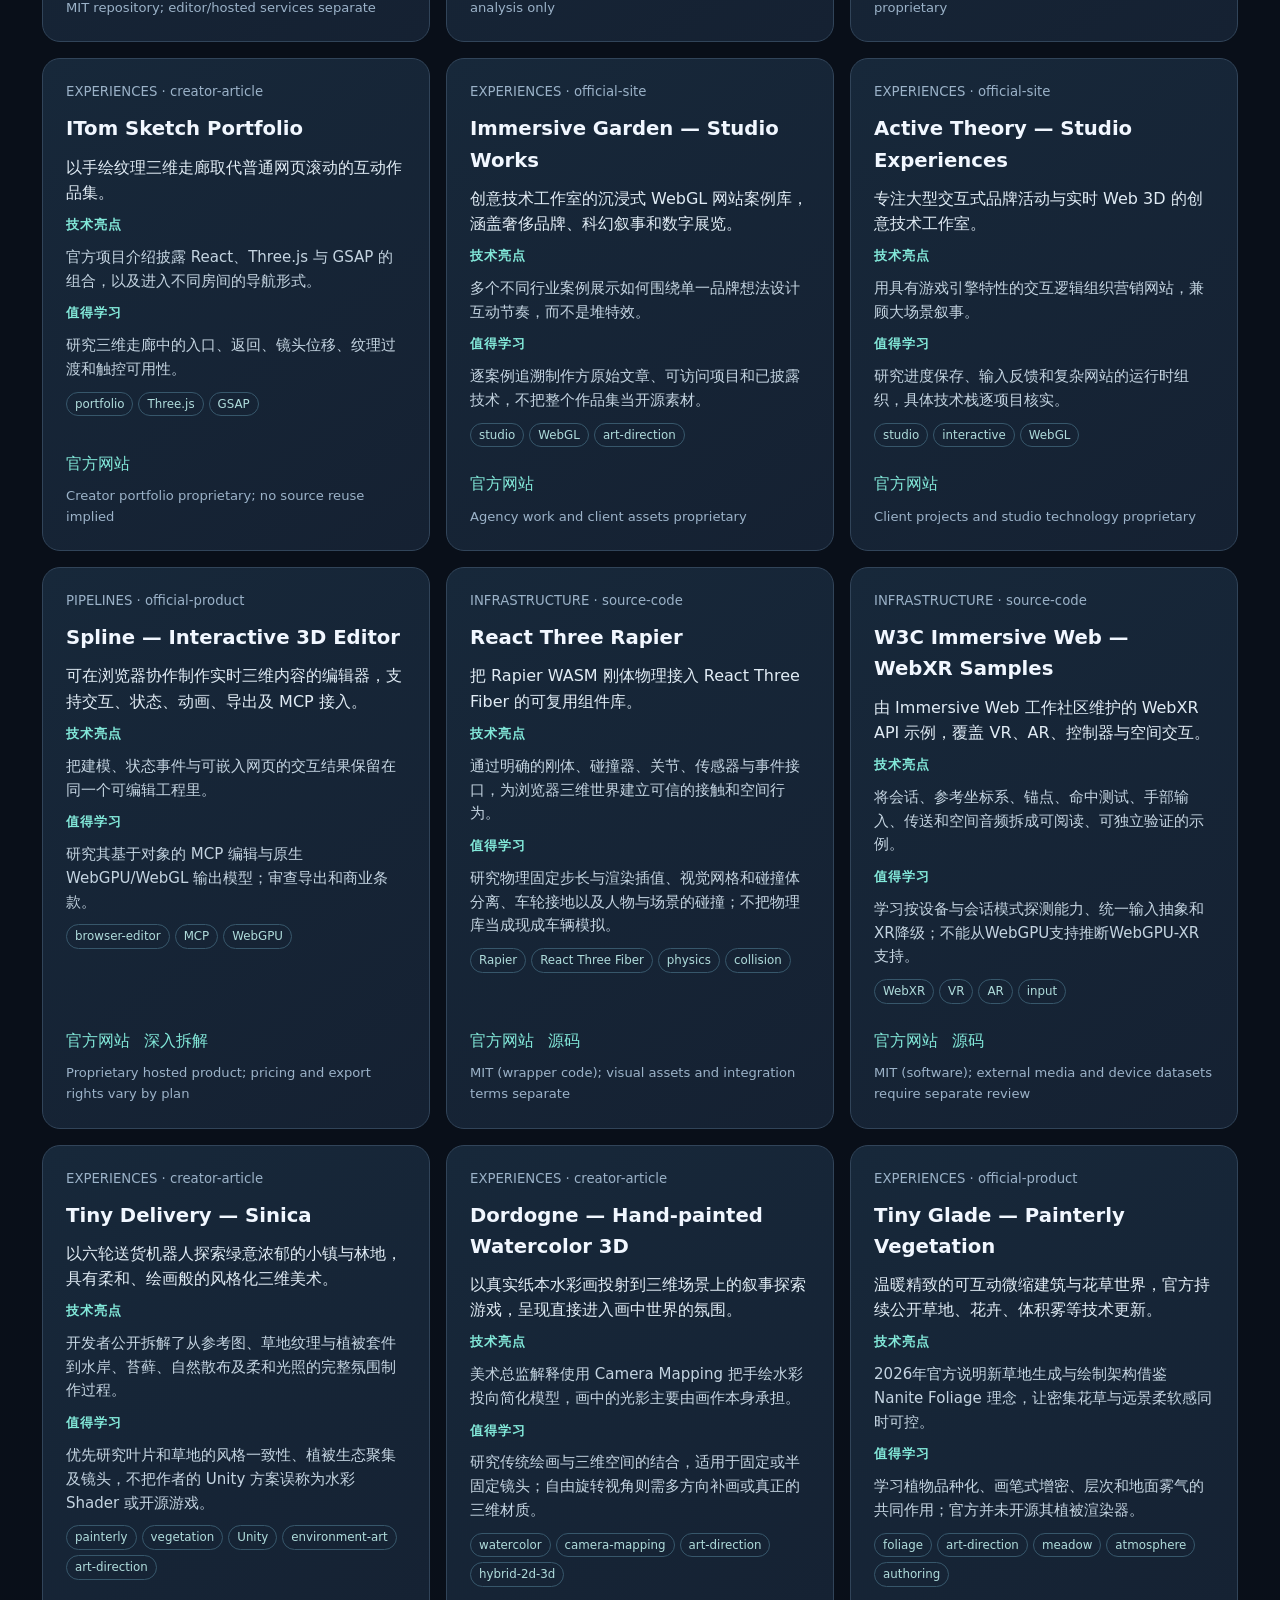
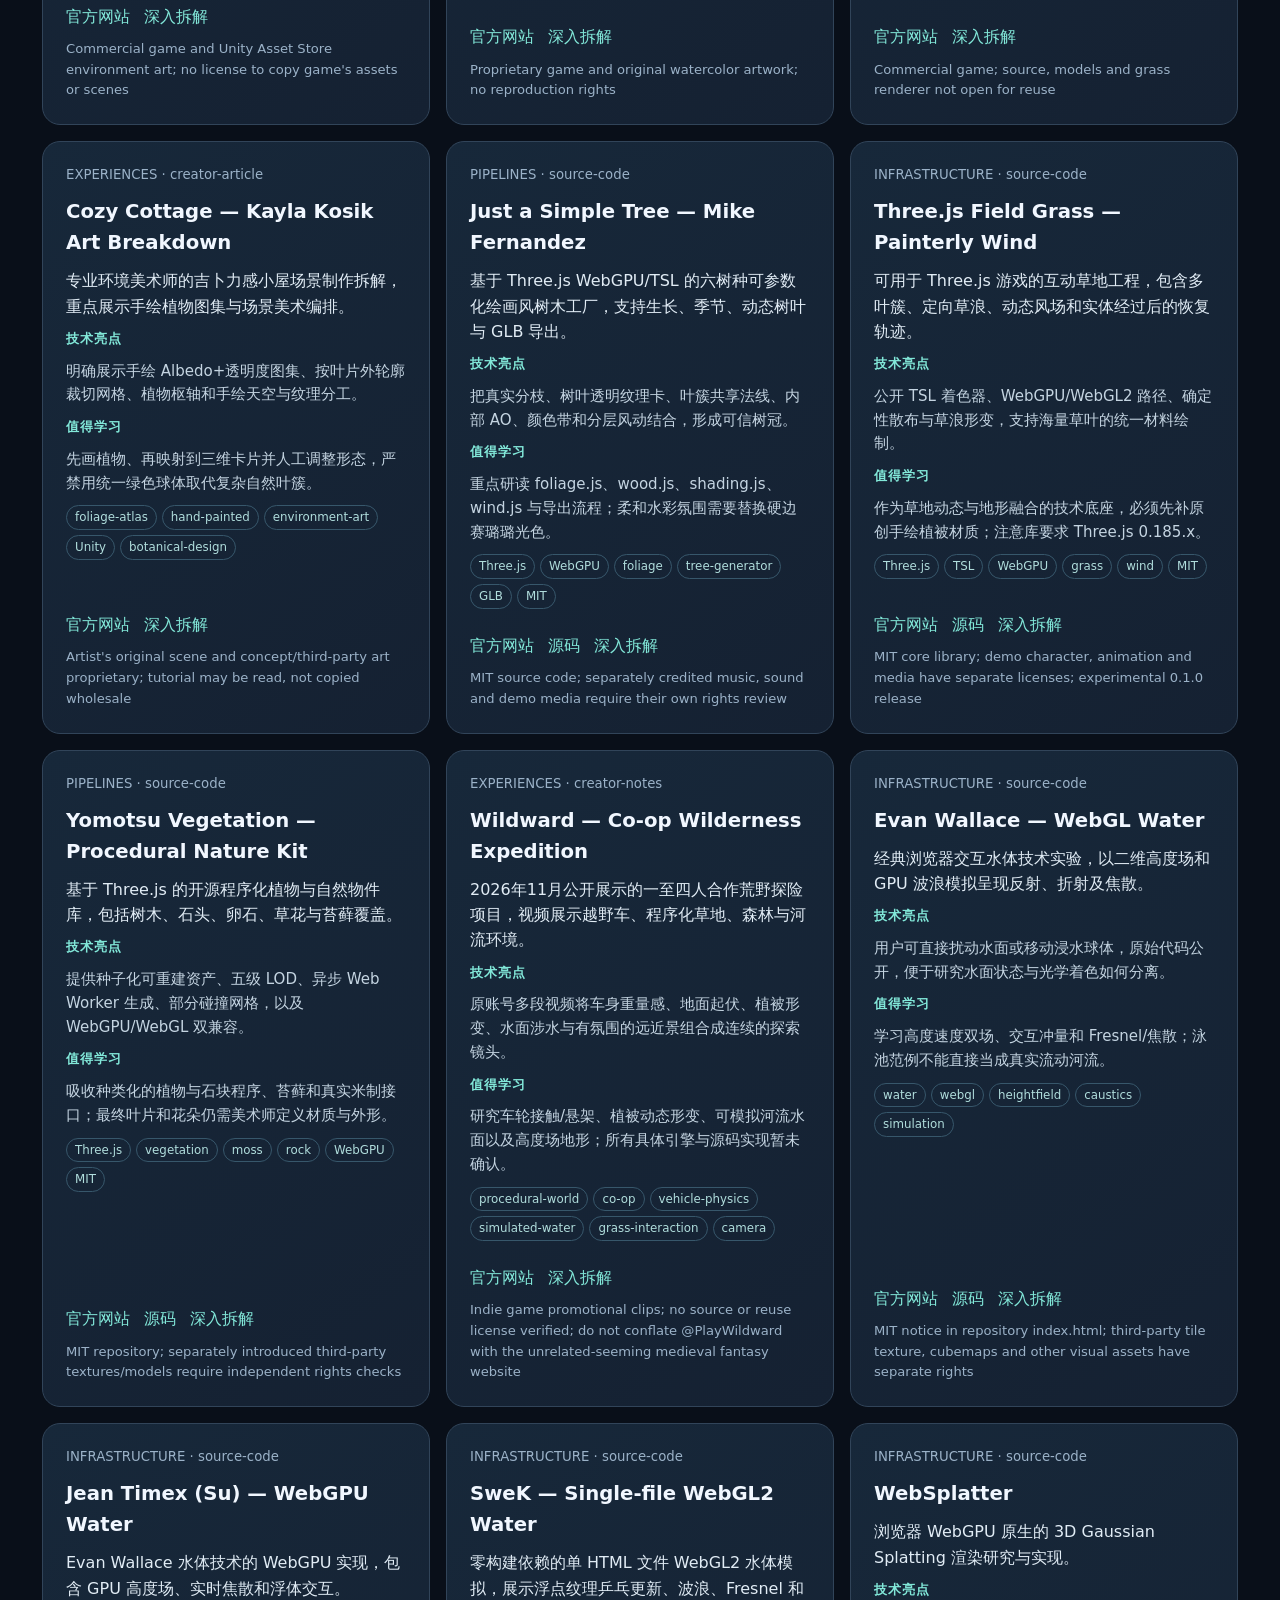
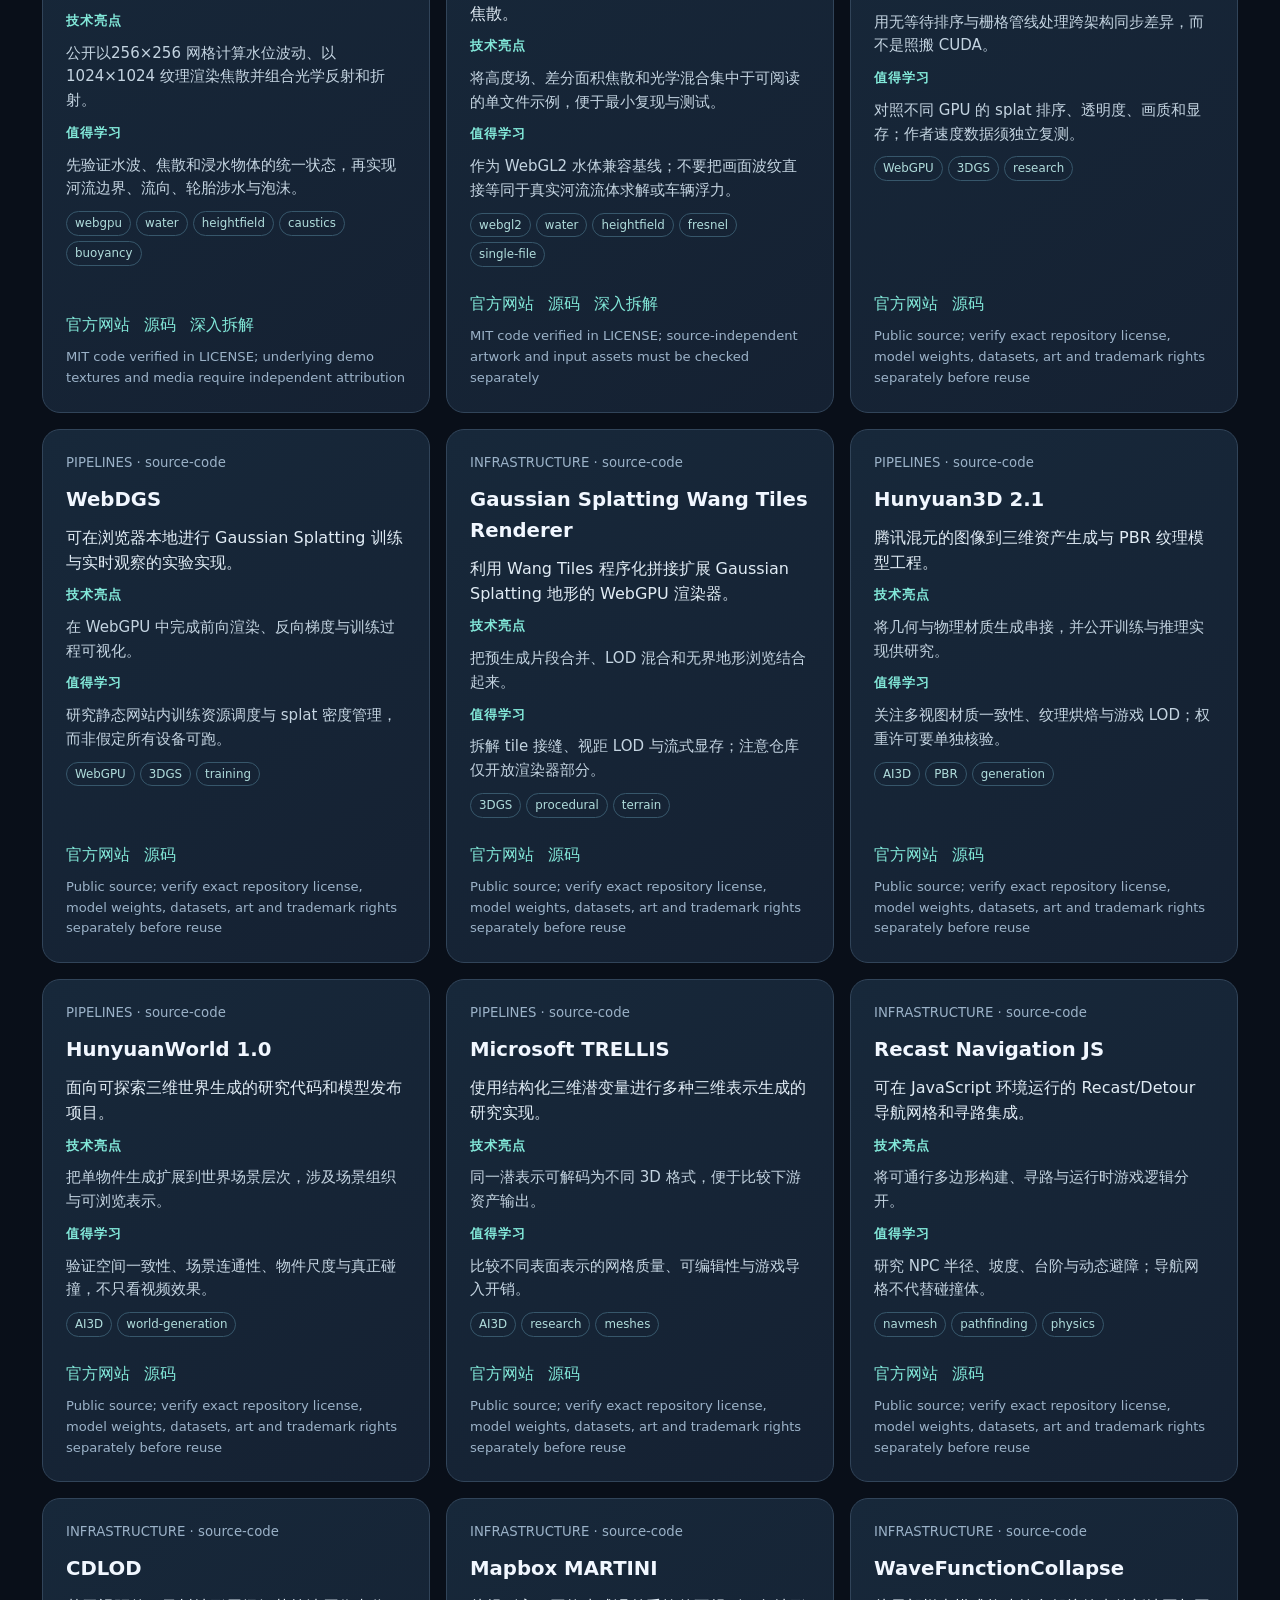
==== commit 49efe3e7: "docs: link searchable 2026 X commercial website gallery from atlas navigation" ====
--- a/index.html
+++ b/index.html
@@ -7,7 +7,7 @@
 .lab-feature a.launch:hover{background:#c4fff7;text-decoration:none}
 @media(max-width:760px){.lab-feature{align-items:stretch;flex-direction:column}.lab-feature a.launch{text-align:center}}
 </style></head><body>
-<main class="container"><nav><a href="./ai-web.html">AI Visual Web / AI 商业网站</a><a href="./sources.html">Original Source Radar / 一手资料雷达</a><a href="./research.html">Five Research Lanes / 五线研究</a><a href="./creators.html">Creative People Atlas / 作者图谱</a><a href="https://github.com/star8592/open-immersive-atlas/blob/main/README.md">GitHub README</a><a href="https://github.com/star8592/open-immersive-atlas/blob/main/CATALOG.md">Bilingual catalog</a><a href="https://github.com/star8592/open-immersive-atlas/tree/main/docs/cases">Case studies / 技术拆解</a><a href="https://github.com/star8592/open-immersive-atlas/blob/main/CONTRIBUTING.md">Contribute</a><a href="https://github.com/star8592/open-immersive-atlas" rel="noopener noreferrer">GitHub ↗</a></nav><header><h1>Open <span>Immersive</span> Atlas</h1><p class="lead" id="lead">开放沉浸式技术图谱：发现卓越的 Web3D、游戏、AI 资产工厂、引擎与渲染技术，理解它们真正厉害在哪里。</p></header>
+<main class="container"><nav><a href="./x-web-2026.html">2026 X 新商业网站 / 2026 Web</a><a href="./ai-web.html">AI Visual Web / AI 商业网站</a><a href="./sources.html">Original Source Radar / 一手资料雷达</a><a href="./research.html">Five Research Lanes / 五线研究</a><a href="./creators.html">Creative People Atlas / 作者图谱</a><a href="https://github.com/star8592/open-immersive-atlas/blob/main/README.md">GitHub README</a><a href="https://github.com/star8592/open-immersive-atlas/blob/main/CATALOG.md">Bilingual catalog</a><a href="https://github.com/star8592/open-immersive-atlas/tree/main/docs/cases">Case studies / 技术拆解</a><a href="https://github.com/star8592/open-immersive-atlas/blob/main/CONTRIBUTING.md">Contribute</a><a href="https://github.com/star8592/open-immersive-atlas" rel="noopener noreferrer">GitHub ↗</a></nav><header><h1>Open <span>Immersive</span> Atlas</h1><p class="lead" id="lead">开放沉浸式技术图谱：发现卓越的 Web3D、游戏、AI 资产工厂、引擎与渲染技术，理解它们真正厉害在哪里。</p></header>
 <section class="lab-feature" aria-labelledby="terrain-heading"><div><div class="lab-kicker">LIVE CODE LAB · 原创可运行技术实验</div><h2 id="terrain-heading">Spatial Lab 01 / Procedural Terrain LOD</h2><p>Real WebGL2 geometry · 49 terrain chunks · adaptive LOD · granular shader · performance controls. / 真实 3D 地形、49 个瓦片、距离分级、细颗粒材质和交互式性能观察。</p></div><a class="launch" href="./labs/terrain-lod/">Launch terrain lab / 打开实验</a></section>
 <section class="lab-feature" aria-labelledby="inspector-heading"><div><div class="lab-kicker">LOCAL-FIRST ASSET QA · 离线模型预检</div><h2 id="inspector-heading">Spatial Lab 02 / GLB Asset Inspector</h2><p>Drop local GLB/glTF files · inspect buffers, accessors, meshes and node structure · export bilingual JSON findings. No uploads, no external fetches. / 拖入本地模型，检查结构并导出诊断，完全不上传。</p></div><a class="launch" href="./labs/glb-inspector/">Open GLB inspector / 打开模型检查台</a></section>
 <section class="lab-feature" aria-labelledby="render-heading"><div><div class="lab-kicker">REAL RENDERING COMPARISON · 原创双后端实验</div><h2 id="render-heading">Spatial Lab 03 / WebGPU × WebGL2</h2><p>One mesh and camera, two native shader pipelines, and optional real GPU timestamp queries. Separate GPU pass, JS API and rAF frame timing. / 共用几何与相机，新增真正 GPU 通道计时，严格区分 CPU 提交与浏览器帧间隔。</p></div><a class="launch" href="./labs/renderer-compare/">Open GPU timer lab / GPU 真实计时</a></section>
